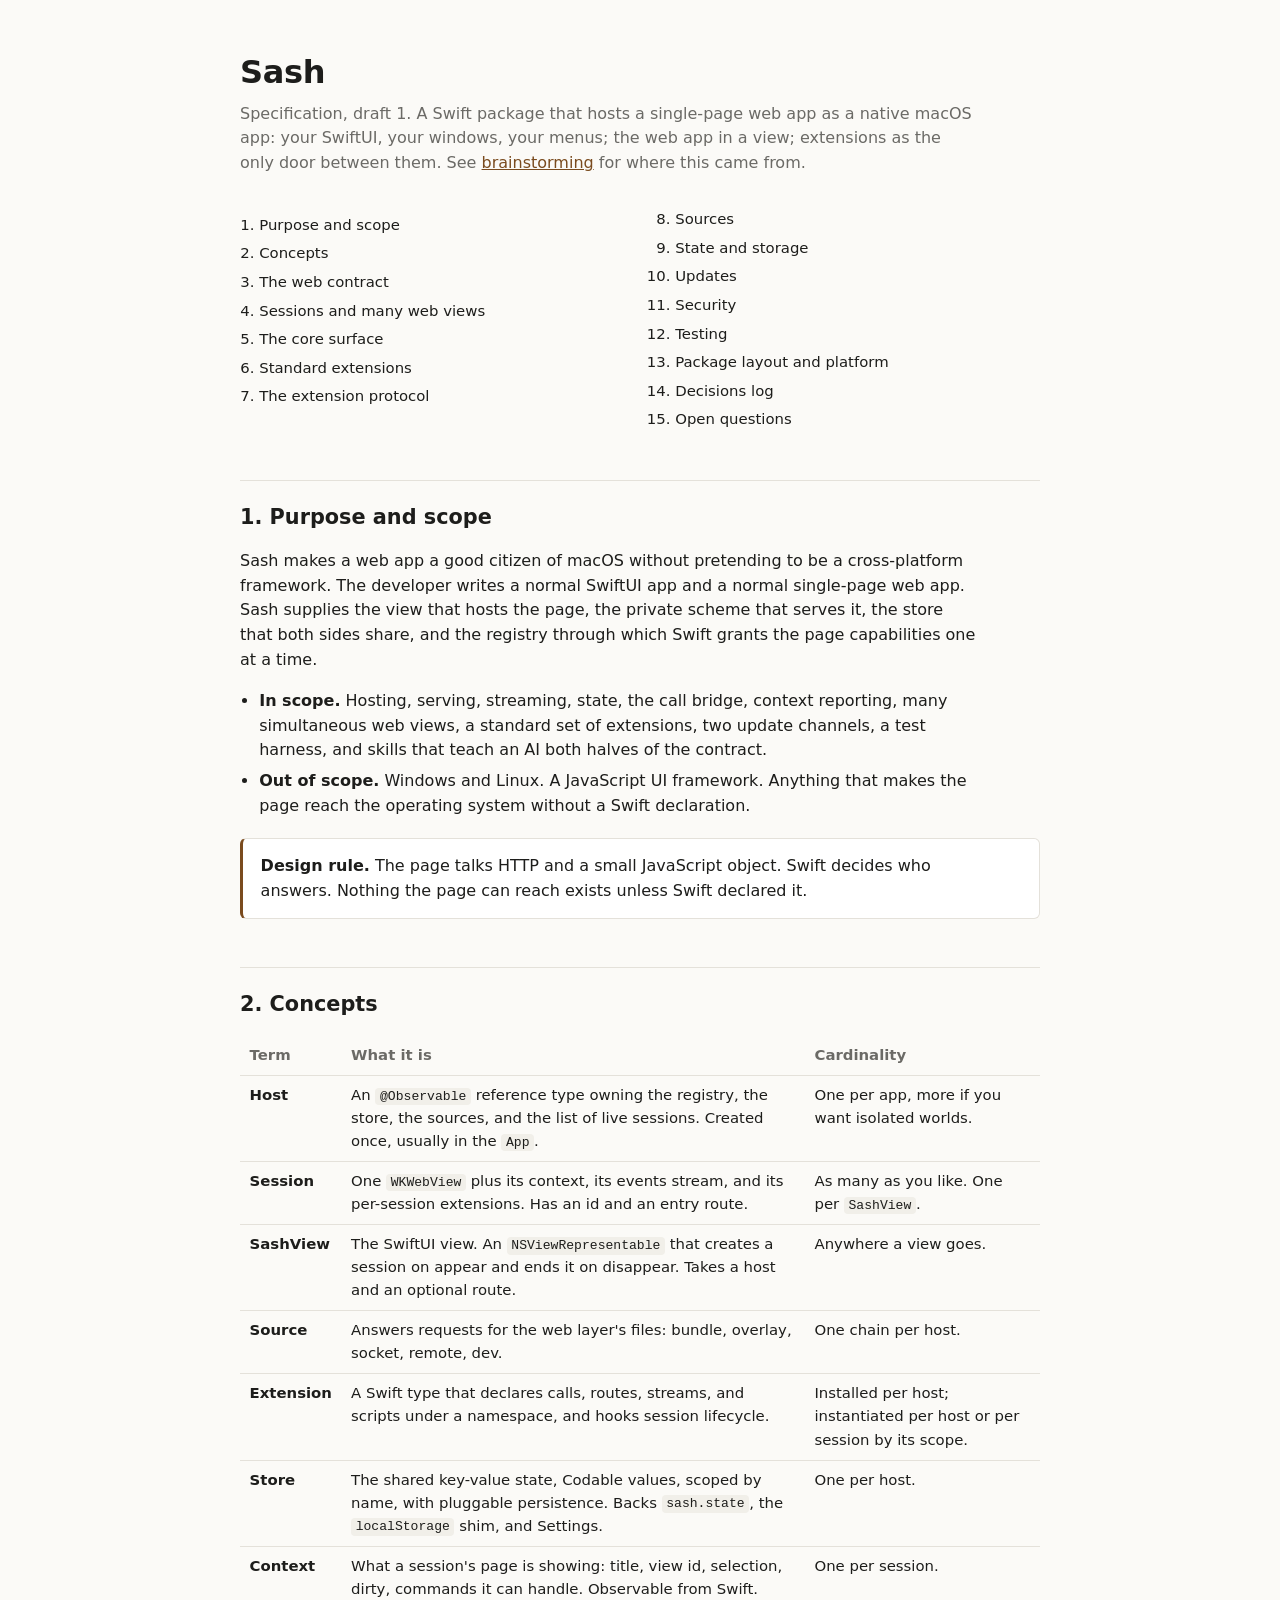
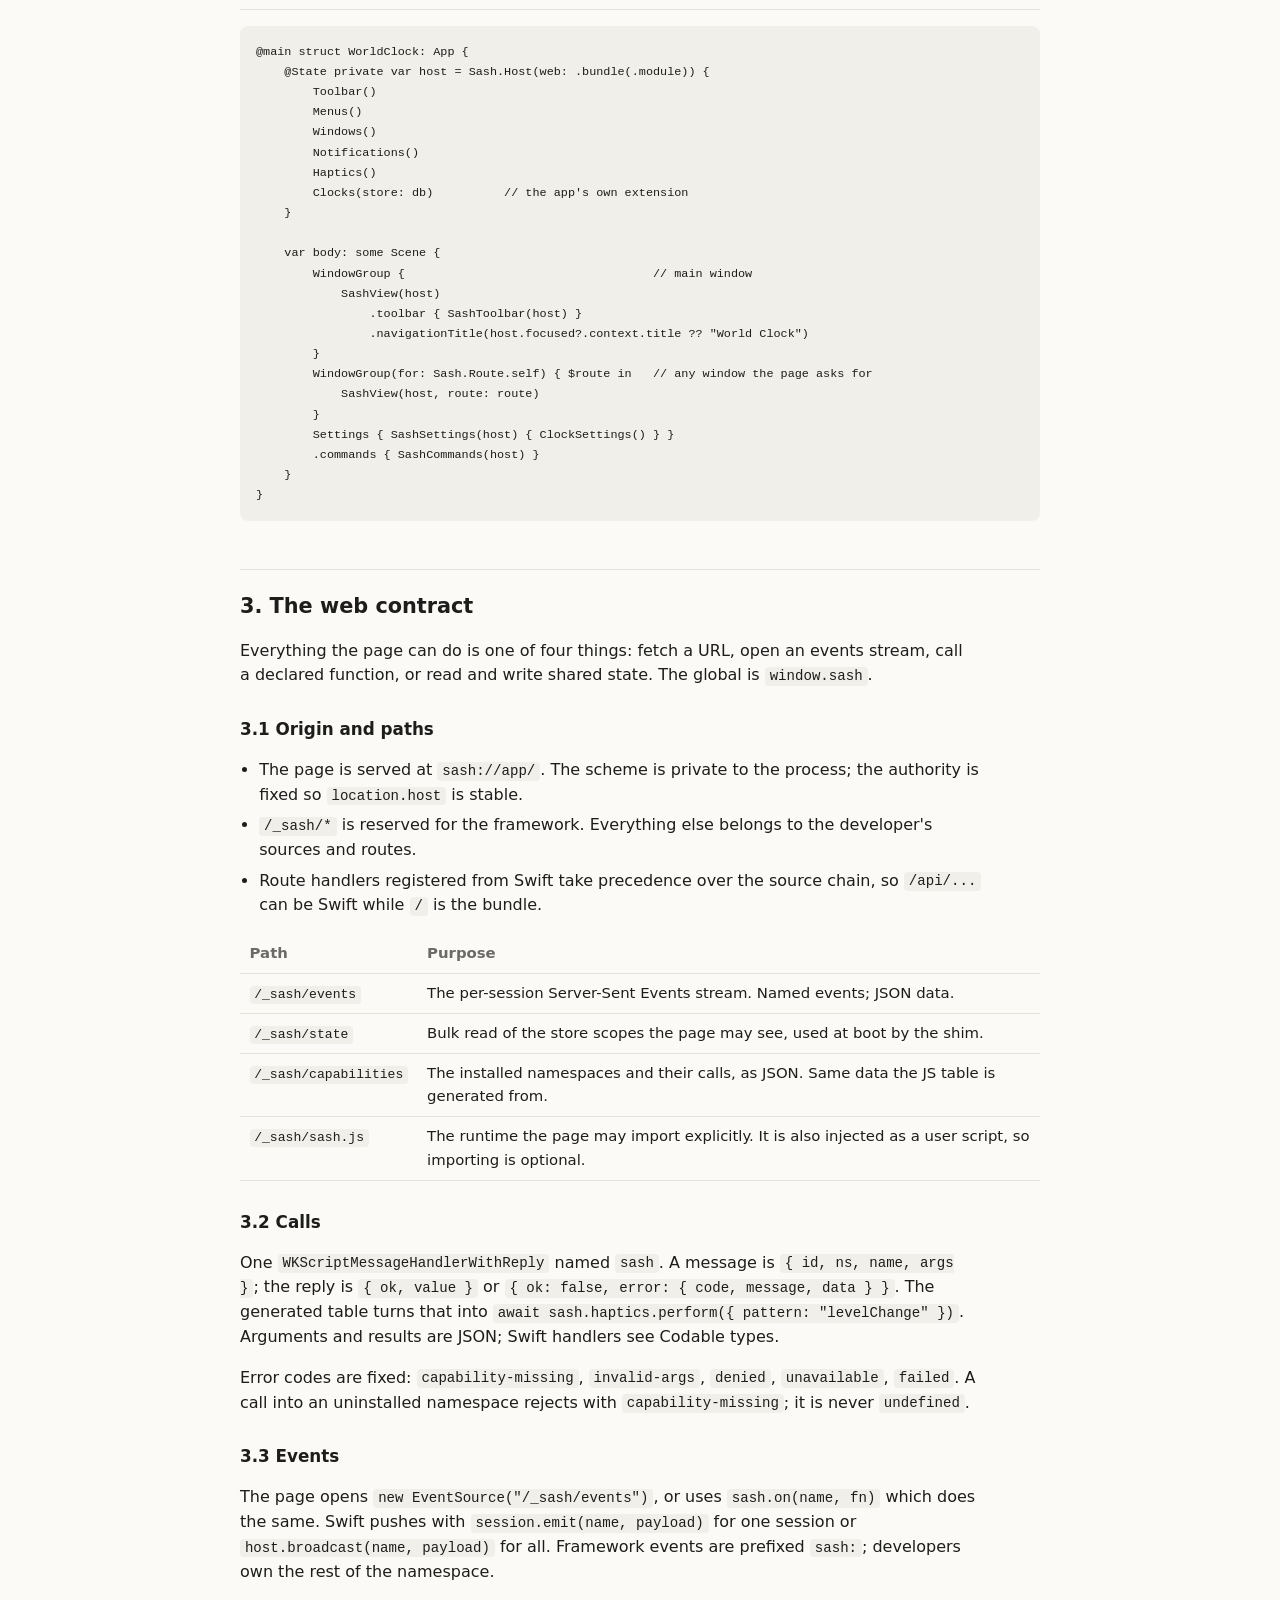
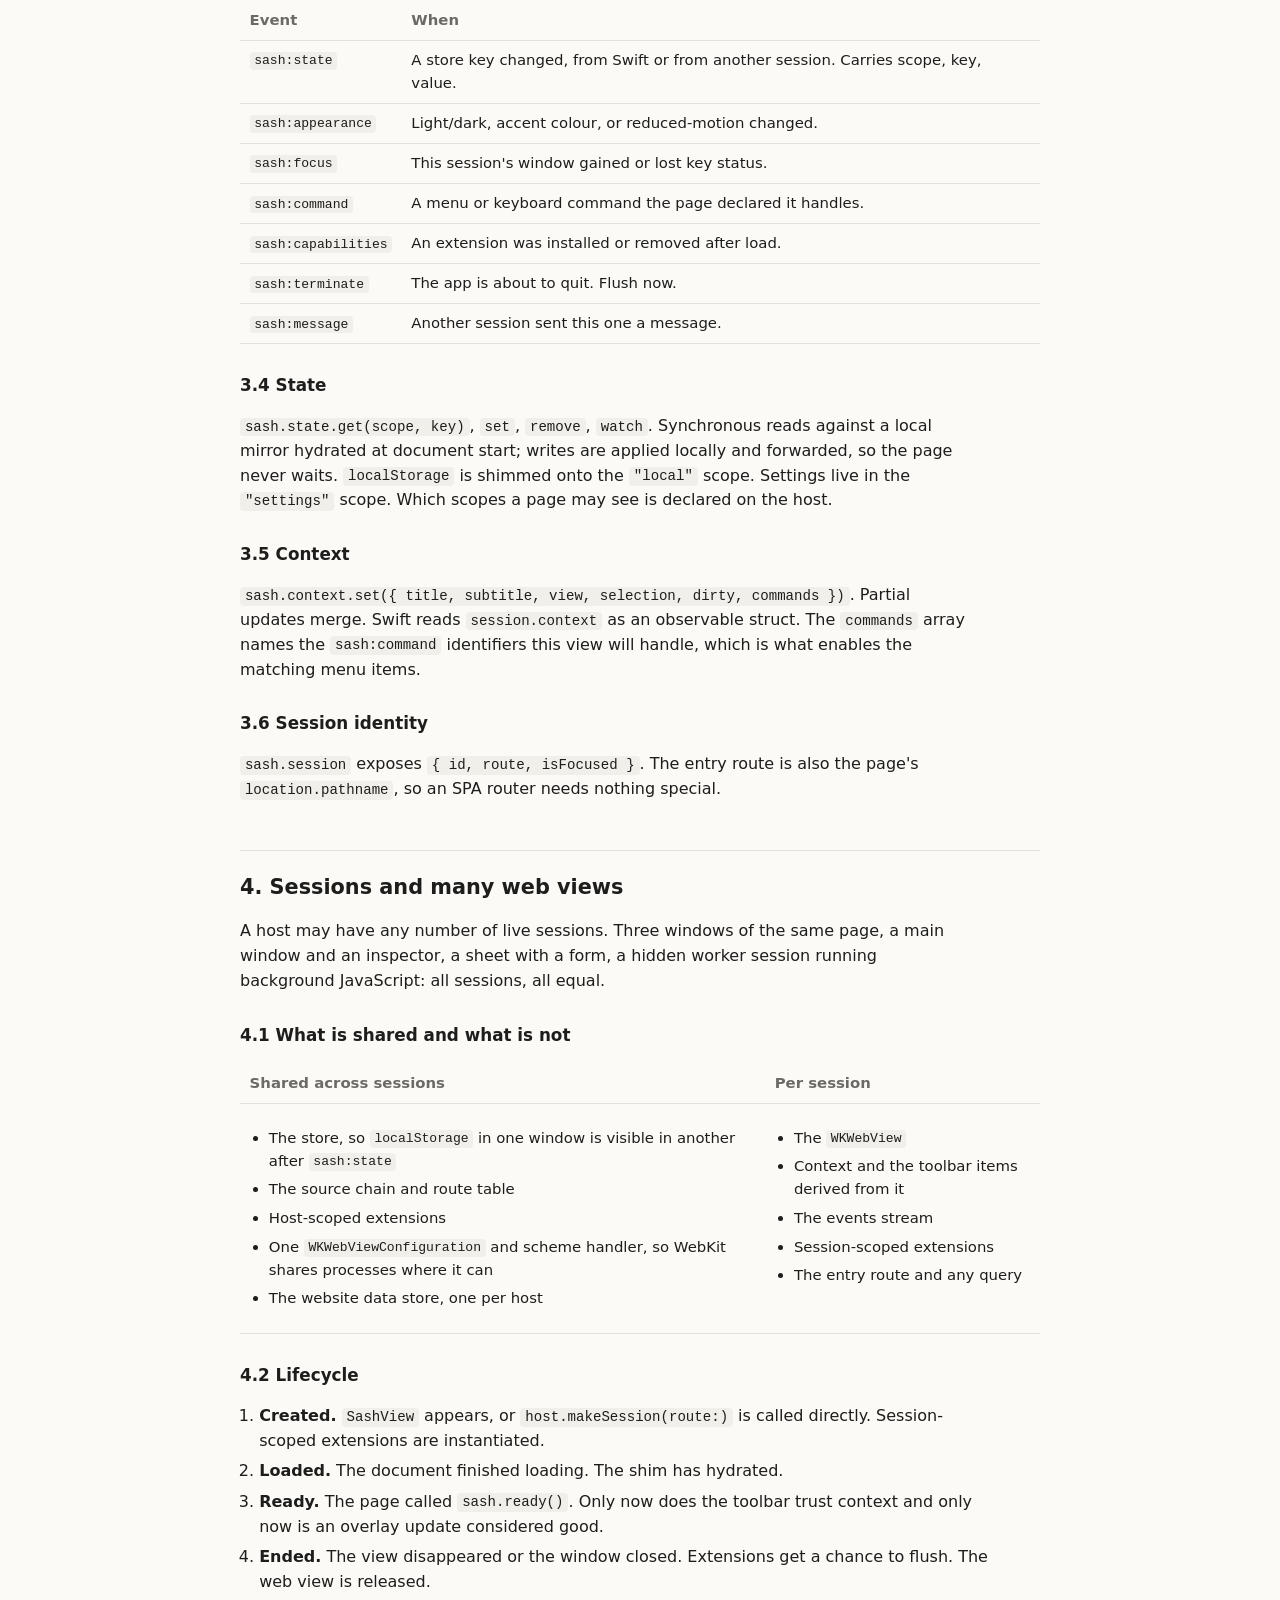
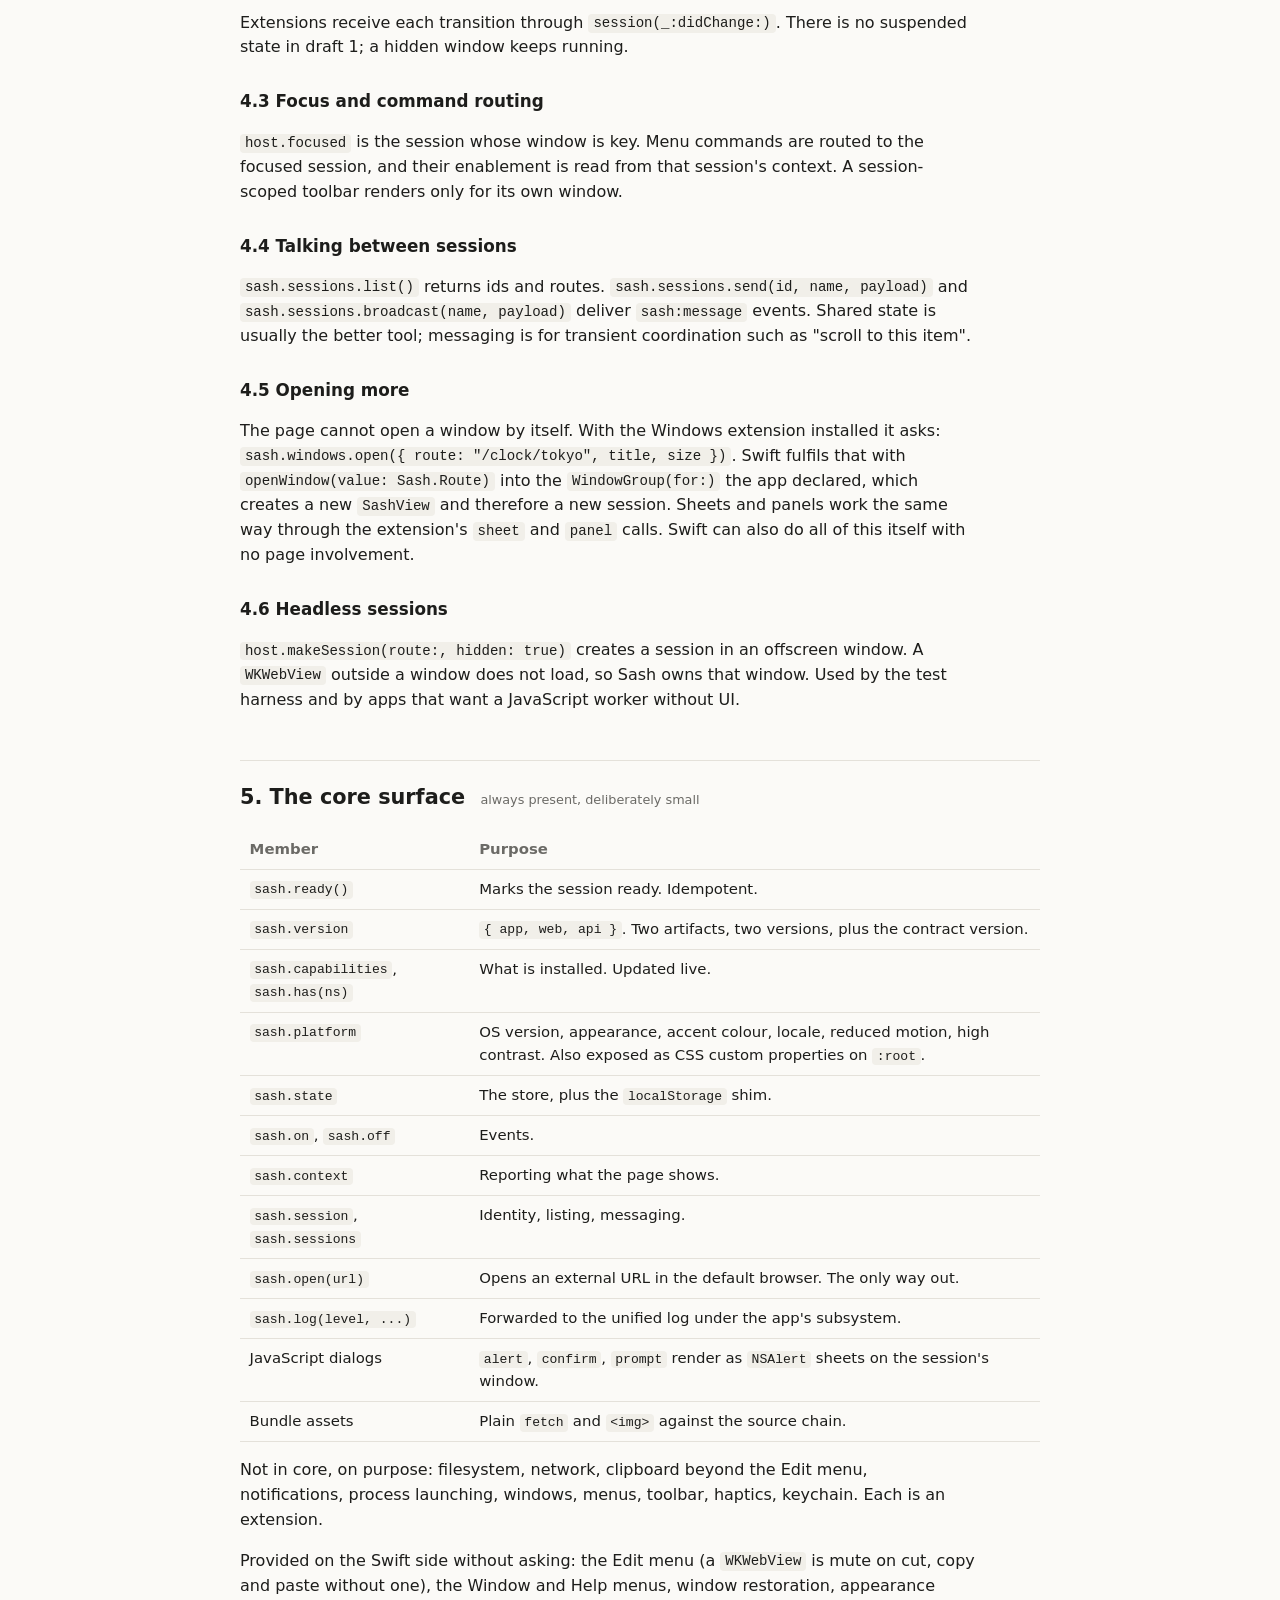
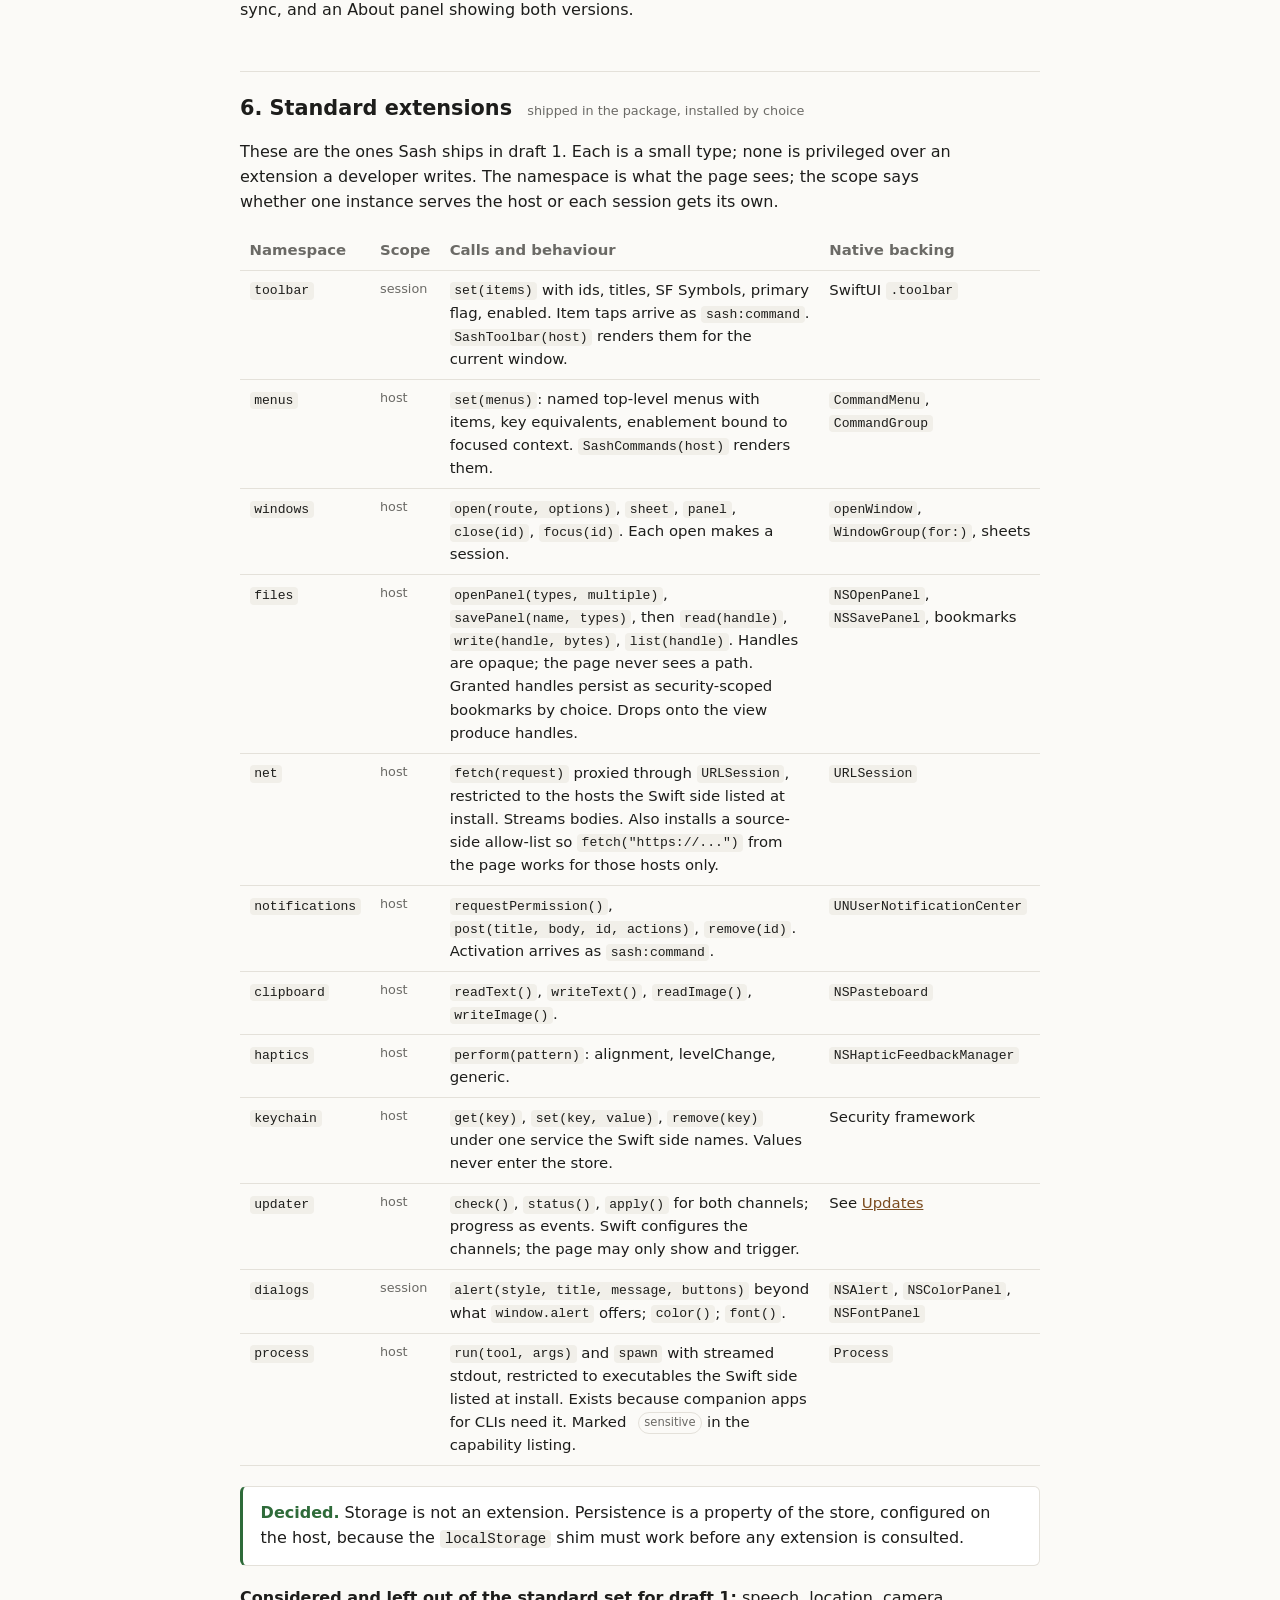
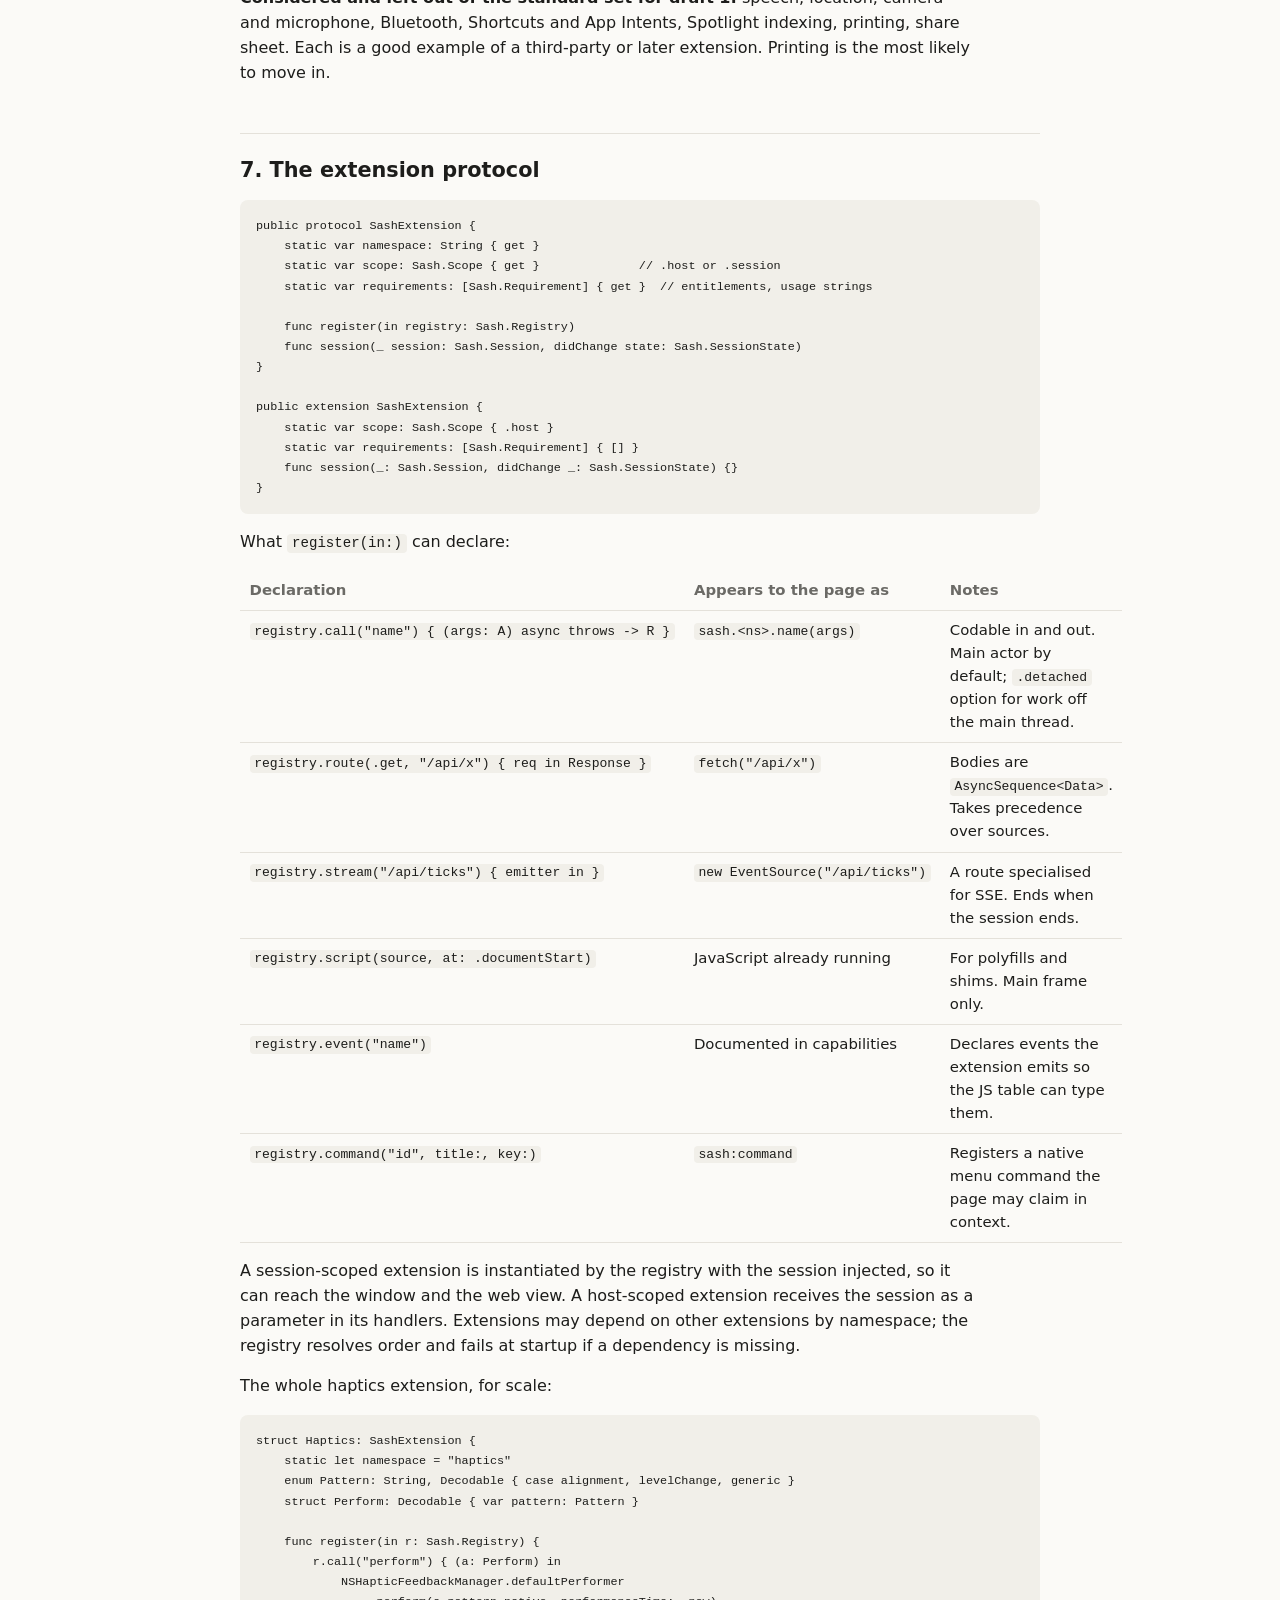
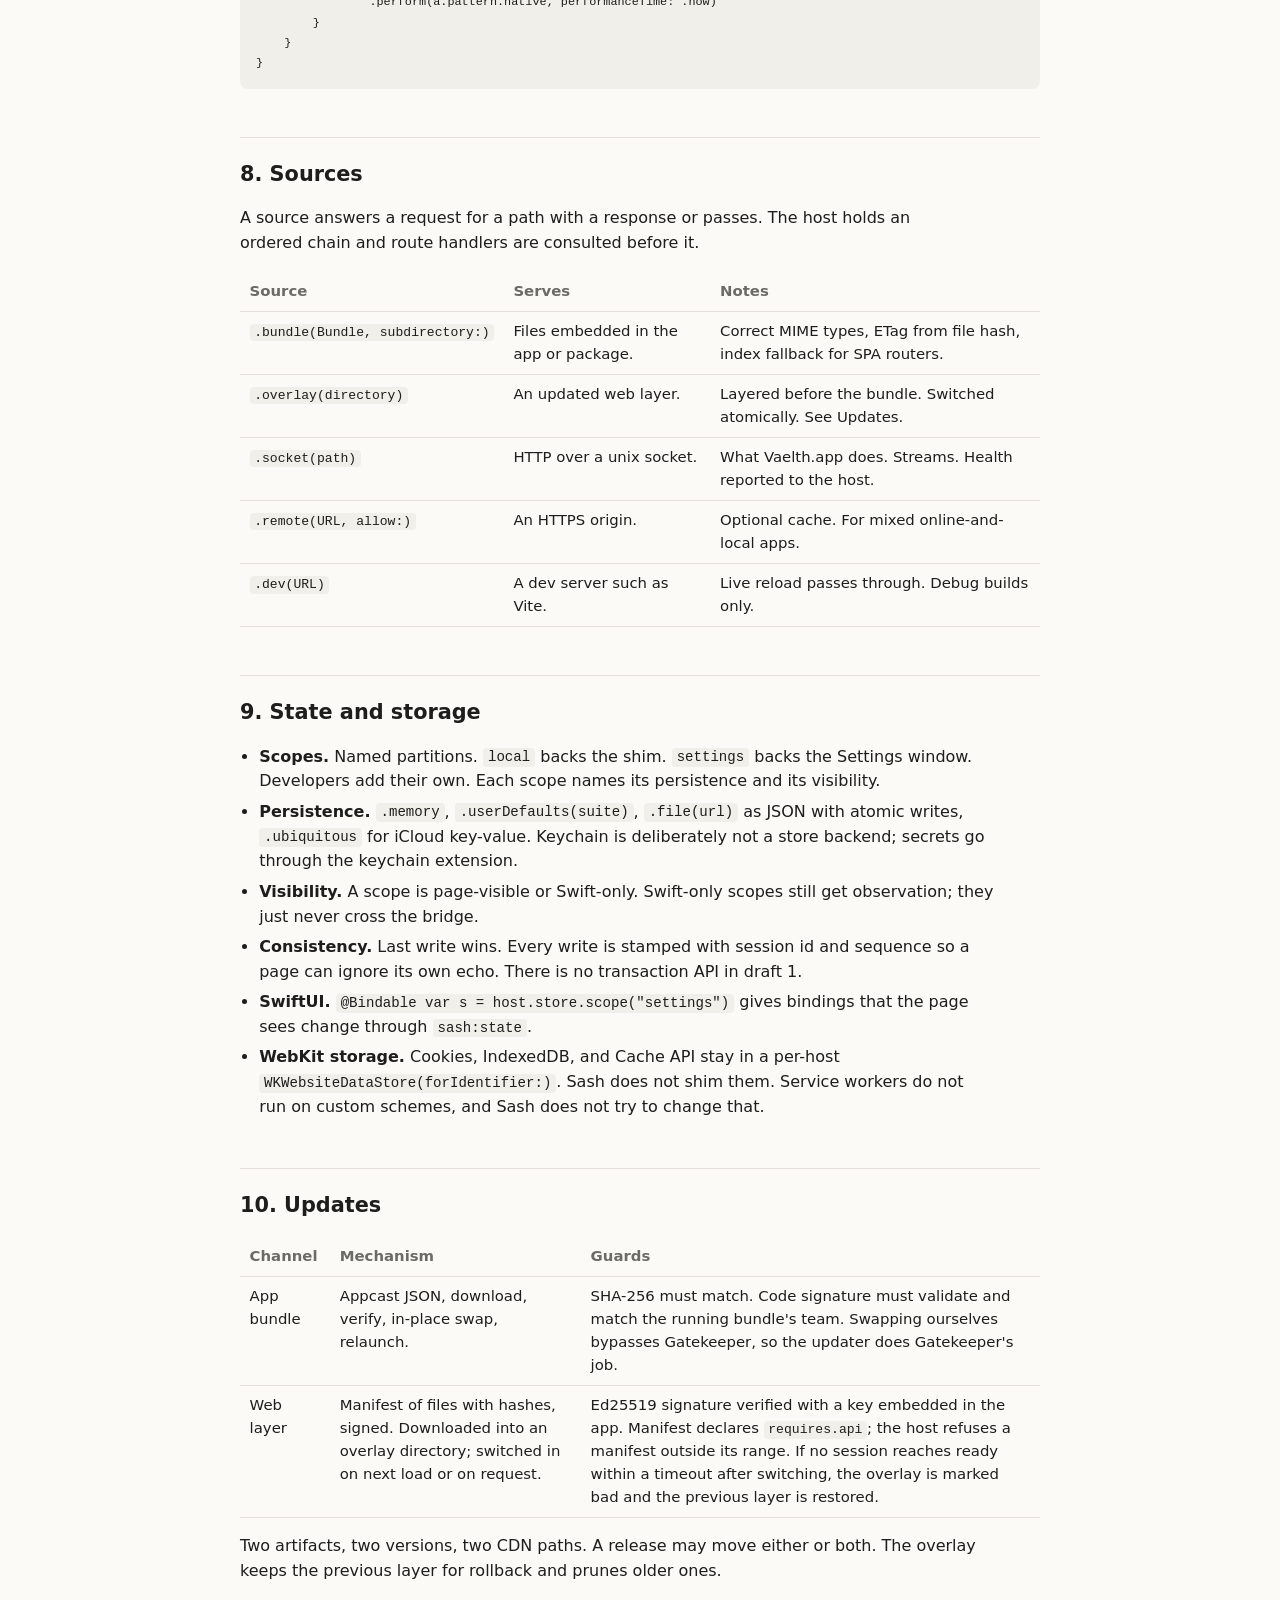
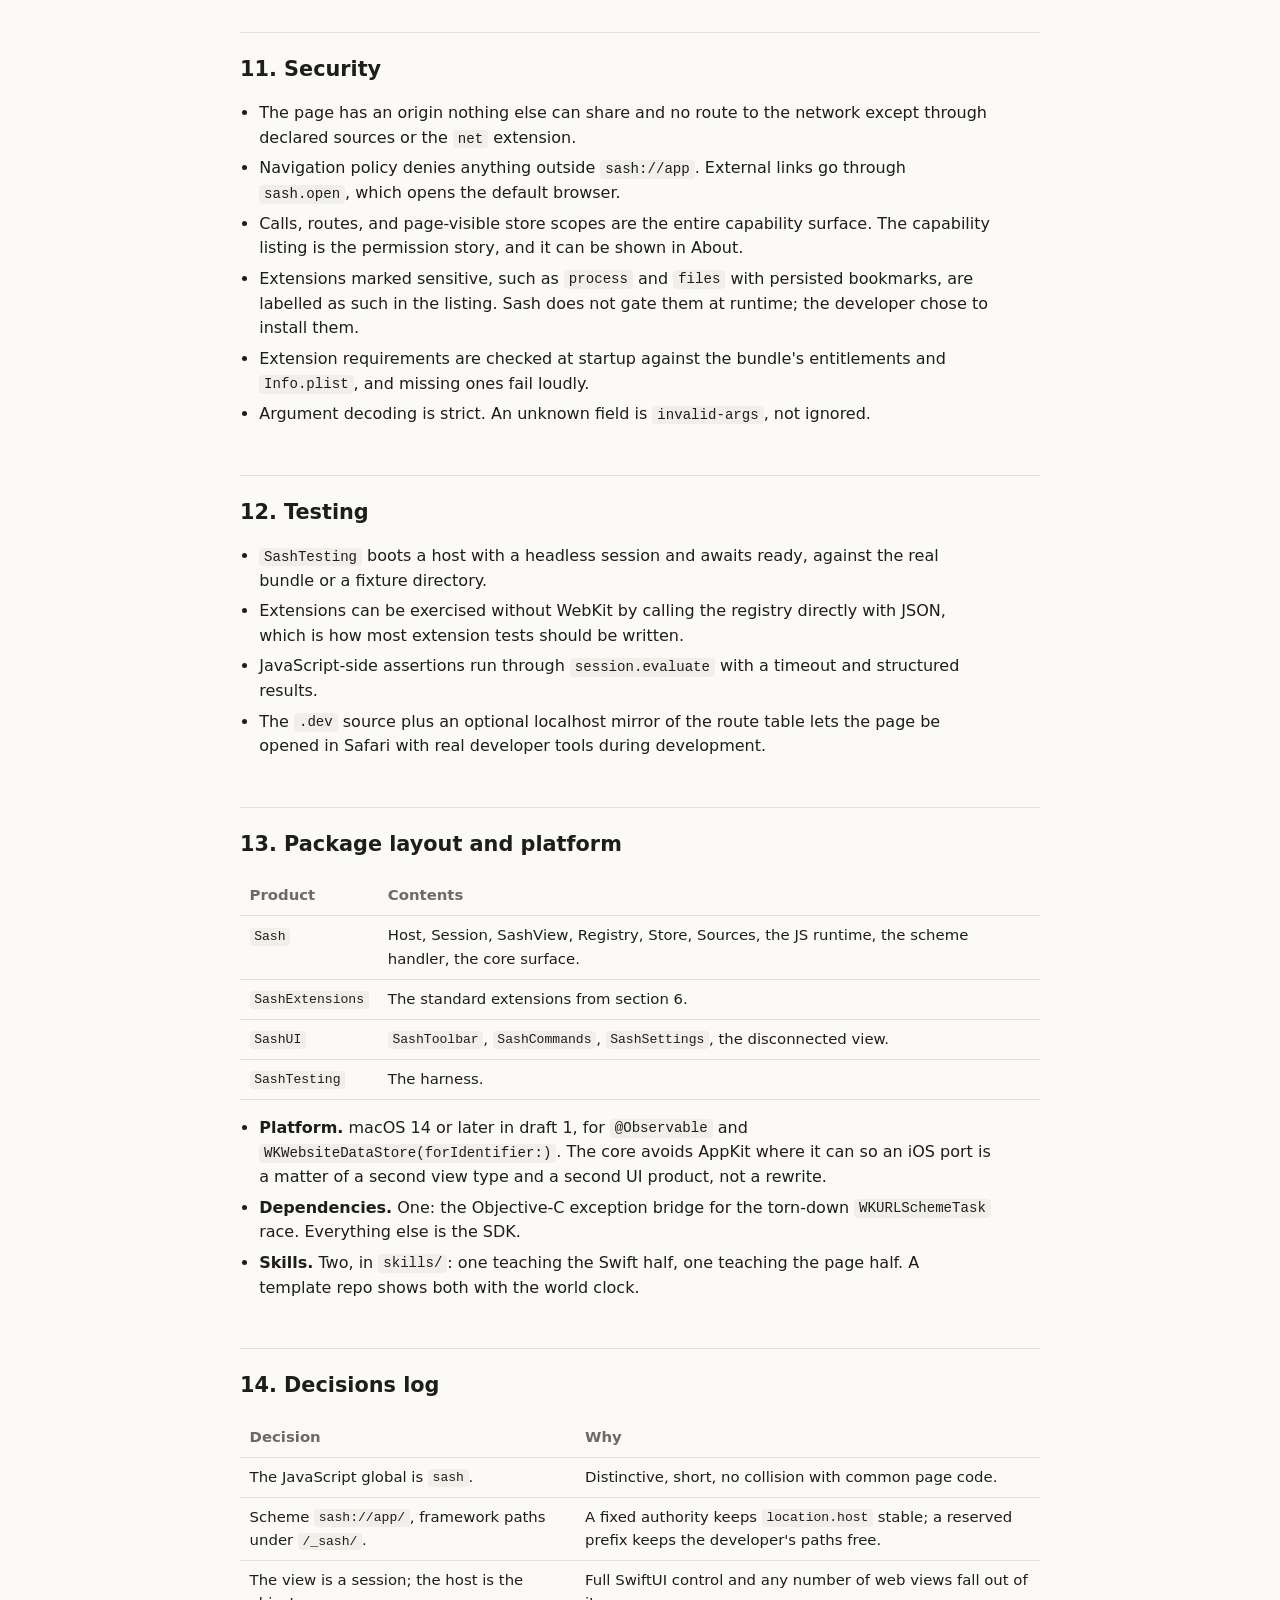
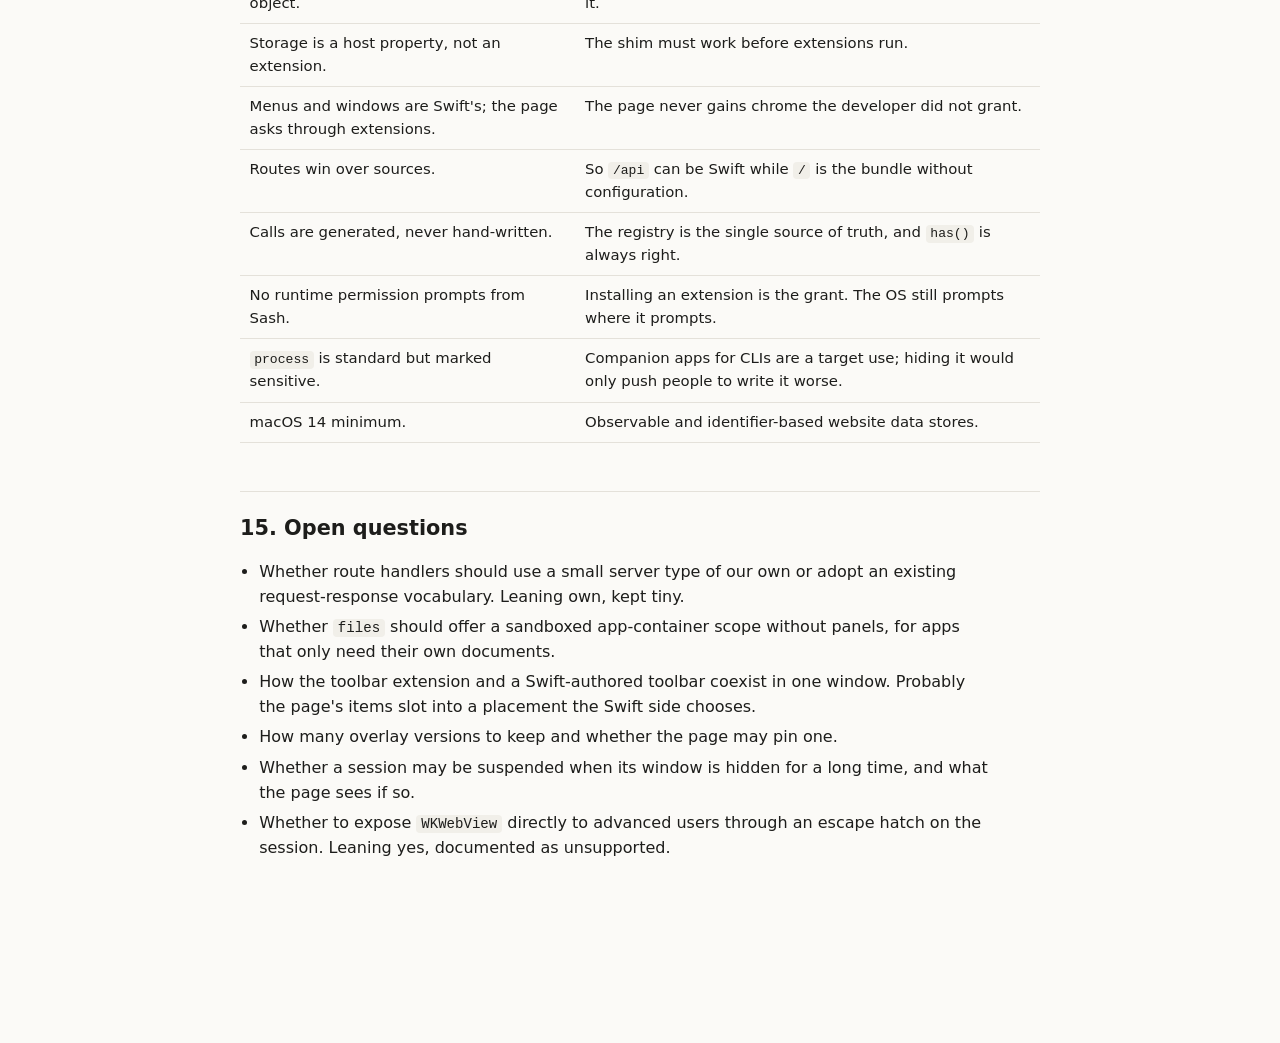
==== docs/spec.html @ 2b05152c "docs: specification draft 1 Co-Authored-By: Claude Fable 5.1 <noreply@anthropic.com>" ====
<!doctype html>
<html lang="en">
<head>
<meta charset="utf-8">
<meta name="viewport" content="width=device-width, initial-scale=1">
<title>Sash — specification</title>
<style>
  :root {
    --bg: #fbfaf7; --fg: #1d1d1b; --muted: #6b6a66; --line: #e4e1da;
    --accent: #7a4b1e; --card: #ffffff; --code: #f1efe9; --ok: #2f6b3a; --warn: #8a5a00;
  }
  @media (prefers-color-scheme: dark) {
    :root { --bg: #16161a; --fg: #ebe9e4; --muted: #9c9a94; --line: #2b2b31;
            --accent: #d9a468; --card: #1e1e24; --code: #24242b; --ok: #7fc48d; --warn: #e0b45c; }
  }
  html { color-scheme: light dark; }
  body { margin: 0; background: var(--bg); color: var(--fg);
         font: 16px/1.55 -apple-system, "SF Pro Text", system-ui, sans-serif; }
  main { max-width: 50rem; margin: 0 auto; padding: 3rem 1.25rem 6rem; }
  h1 { font-size: 2rem; margin: 0 0 .25rem; letter-spacing: -.01em; }
  .sub { color: var(--muted); margin: 0 0 2rem; }
  h2 { font-size: 1.3rem; margin: 3rem 0 .75rem; padding-top: 1.25rem; border-top: 1px solid var(--line); }
  h2 small { color: var(--muted); font-weight: 400; font-size: .8rem; margin-left: .5rem; }
  h3 { font-size: 1.05rem; margin: 1.75rem 0 .4rem; }
  p, li { max-width: 46rem; }
  ul, ol { padding-left: 1.2rem; }
  li { margin: .35rem 0; }
  b { font-weight: 600; }
  code { font: .88em/1 "SF Mono", ui-monospace, Menlo, monospace; background: var(--code);
         padding: .1em .35em; border-radius: 4px; }
  pre { background: var(--code); padding: 1rem; border-radius: 8px; overflow-x: auto;
        font: .84rem/1.5 "SF Mono", ui-monospace, Menlo, monospace; }
  pre code { background: none; padding: 0; }
  table { border-collapse: collapse; width: 100%; font-size: .93rem; margin: 1rem 0; }
  th, td { text-align: left; vertical-align: top; padding: .5rem .6rem; border-bottom: 1px solid var(--line); }
  th { color: var(--muted); font-weight: 600; white-space: nowrap; }
  td code { white-space: nowrap; }
  .callout { background: var(--card); border: 1px solid var(--line); border-left: 3px solid var(--accent);
             padding: .9rem 1.1rem; border-radius: 6px; margin: 1.25rem 0; }
  .callout p { margin: 0; }
  .decision { border-left-color: var(--ok); }
  .decision b:first-child { color: var(--ok); }
  nav.toc { columns: 2; column-gap: 2rem; font-size: .93rem; margin-bottom: 1rem; }
  nav.toc a { color: var(--fg); text-decoration: none; }
  nav.toc a:hover { color: var(--accent); }
  nav.toc ol { margin: 0; }
  .scope { font-size: .8rem; color: var(--muted); }
  a { color: var(--accent); }
  .status { display: inline-block; font-size: .72rem; padding: .1em .5em; border-radius: 999px;
            border: 1px solid var(--line); color: var(--muted); vertical-align: middle; margin-left: .4rem; }
</style>
</head>
<body>
<main>
  <h1>Sash</h1>
  <p class="sub">Specification, draft 1. A Swift package that hosts a single-page web app as a native
     macOS app: your SwiftUI, your windows, your menus; the web app in a view; extensions as the only door
     between them. See <a href="brainstorming.html">brainstorming</a> for where this came from.</p>

  <nav class="toc"><ol>
    <li><a href="#scope">Purpose and scope</a></li>
    <li><a href="#concepts">Concepts</a></li>
    <li><a href="#contract">The web contract</a></li>
    <li><a href="#sessions">Sessions and many web views</a></li>
    <li><a href="#core">The core surface</a></li>
    <li><a href="#standard">Standard extensions</a></li>
    <li><a href="#protocol">The extension protocol</a></li>
    <li><a href="#sources">Sources</a></li>
    <li><a href="#state">State and storage</a></li>
    <li><a href="#updates">Updates</a></li>
    <li><a href="#security">Security</a></li>
    <li><a href="#testing">Testing</a></li>
    <li><a href="#package">Package layout and platform</a></li>
    <li><a href="#decisions">Decisions log</a></li>
    <li><a href="#open">Open questions</a></li>
  </ol></nav>

  <!-- ============================================================ -->
  <h2 id="scope">1. Purpose and scope</h2>
  <p>Sash makes a web app a good citizen of macOS without pretending to be a cross-platform framework.
     The developer writes a normal SwiftUI app and a normal single-page web app. Sash supplies the view
     that hosts the page, the private scheme that serves it, the store that both sides share, and the
     registry through which Swift grants the page capabilities one at a time.</p>
  <ul>
    <li><b>In scope.</b> Hosting, serving, streaming, state, the call bridge, context reporting, many
        simultaneous web views, a standard set of extensions, two update channels, a test harness, and
        skills that teach an AI both halves of the contract.</li>
    <li><b>Out of scope.</b> Windows and Linux. A JavaScript UI framework. Anything that makes the page
        reach the operating system without a Swift declaration.</li>
  </ul>
  <div class="callout"><p><b>Design rule.</b> The page talks HTTP and a small JavaScript object. Swift
     decides who answers. Nothing the page can reach exists unless Swift declared it.</p></div>

  <!-- ============================================================ -->
  <h2 id="concepts">2. Concepts</h2>
  <table>
    <tr><th>Term</th><th>What it is</th><th>Cardinality</th></tr>
    <tr><td><b>Host</b></td>
        <td>An <code>@Observable</code> reference type owning the registry, the store, the sources, and
            the list of live sessions. Created once, usually in the <code>App</code>.</td>
        <td>One per app, more if you want isolated worlds.</td></tr>
    <tr><td><b>Session</b></td>
        <td>One <code>WKWebView</code> plus its context, its events stream, and its per-session
            extensions. Has an id and an entry route.</td>
        <td>As many as you like. One per <code>SashView</code>.</td></tr>
    <tr><td><b>SashView</b></td>
        <td>The SwiftUI view. An <code>NSViewRepresentable</code> that creates a session on appear and
            ends it on disappear. Takes a host and an optional route.</td>
        <td>Anywhere a view goes.</td></tr>
    <tr><td><b>Source</b></td>
        <td>Answers requests for the web layer's files: bundle, overlay, socket, remote, dev.</td>
        <td>One chain per host.</td></tr>
    <tr><td><b>Extension</b></td>
        <td>A Swift type that declares calls, routes, streams, and scripts under a namespace, and hooks
            session lifecycle.</td>
        <td>Installed per host; instantiated per host or per session by its scope.</td></tr>
    <tr><td><b>Store</b></td>
        <td>The shared key-value state, Codable values, scoped by name, with pluggable persistence. Backs
            <code>sash.state</code>, the <code>localStorage</code> shim, and Settings.</td>
        <td>One per host.</td></tr>
    <tr><td><b>Context</b></td>
        <td>What a session's page is showing: title, view id, selection, dirty, commands it can handle.
            Observable from Swift.</td>
        <td>One per session.</td></tr>
  </table>

  <pre><code>@main struct WorldClock: App {
    @State private var host = Sash.Host(web: .bundle(.module)) {
        Toolbar()
        Menus()
        Windows()
        Notifications()
        Haptics()
        Clocks(store: db)          // the app's own extension
    }

    var body: some Scene {
        WindowGroup {                                   // main window
            SashView(host)
                .toolbar { SashToolbar(host) }
                .navigationTitle(host.focused?.context.title ?? "World Clock")
        }
        WindowGroup(for: Sash.Route.self) { $route in   // any window the page asks for
            SashView(host, route: route)
        }
        Settings { SashSettings(host) { ClockSettings() } }
        .commands { SashCommands(host) }
    }
}</code></pre>

  <!-- ============================================================ -->
  <h2 id="contract">3. The web contract</h2>
  <p>Everything the page can do is one of four things: fetch a URL, open an events stream, call a
     declared function, or read and write shared state. The global is <code>window.sash</code>.</p>

  <h3>3.1 Origin and paths</h3>
  <ul>
    <li>The page is served at <code>sash://app/</code>. The scheme is private to the process; the
        authority is fixed so <code>location.host</code> is stable.</li>
    <li><code>/_sash/*</code> is reserved for the framework. Everything else belongs to the developer's
        sources and routes.</li>
    <li>Route handlers registered from Swift take precedence over the source chain, so
        <code>/api/...</code> can be Swift while <code>/</code> is the bundle.</li>
  </ul>
  <table>
    <tr><th>Path</th><th>Purpose</th></tr>
    <tr><td><code>/_sash/events</code></td><td>The per-session Server-Sent Events stream. Named events; JSON data.</td></tr>
    <tr><td><code>/_sash/state</code></td><td>Bulk read of the store scopes the page may see, used at boot by the shim.</td></tr>
    <tr><td><code>/_sash/capabilities</code></td><td>The installed namespaces and their calls, as JSON. Same data the JS table is generated from.</td></tr>
    <tr><td><code>/_sash/sash.js</code></td><td>The runtime the page may import explicitly. It is also injected as a user script, so importing is optional.</td></tr>
  </table>

  <h3>3.2 Calls</h3>
  <p>One <code>WKScriptMessageHandlerWithReply</code> named <code>sash</code>. A message is
     <code>{ id, ns, name, args }</code>; the reply is <code>{ ok, value }</code> or
     <code>{ ok: false, error: { code, message, data } }</code>. The generated table turns that into
     <code>await sash.haptics.perform({ pattern: "levelChange" })</code>. Arguments and results are
     JSON; Swift handlers see Codable types.</p>
  <p>Error codes are fixed: <code>capability-missing</code>, <code>invalid-args</code>,
     <code>denied</code>, <code>unavailable</code>, <code>failed</code>. A call into an uninstalled
     namespace rejects with <code>capability-missing</code>; it is never <code>undefined</code>.</p>

  <h3>3.3 Events</h3>
  <p>The page opens <code>new EventSource("/_sash/events")</code>, or uses <code>sash.on(name, fn)</code>
     which does the same. Swift pushes with <code>session.emit(name, payload)</code> for one session or
     <code>host.broadcast(name, payload)</code> for all. Framework events are prefixed
     <code>sash:</code>; developers own the rest of the namespace.</p>
  <table>
    <tr><th>Event</th><th>When</th></tr>
    <tr><td><code>sash:state</code></td><td>A store key changed, from Swift or from another session. Carries scope, key, value.</td></tr>
    <tr><td><code>sash:appearance</code></td><td>Light/dark, accent colour, or reduced-motion changed.</td></tr>
    <tr><td><code>sash:focus</code></td><td>This session's window gained or lost key status.</td></tr>
    <tr><td><code>sash:command</code></td><td>A menu or keyboard command the page declared it handles.</td></tr>
    <tr><td><code>sash:capabilities</code></td><td>An extension was installed or removed after load.</td></tr>
    <tr><td><code>sash:terminate</code></td><td>The app is about to quit. Flush now.</td></tr>
    <tr><td><code>sash:message</code></td><td>Another session sent this one a message.</td></tr>
  </table>

  <h3>3.4 State</h3>
  <p><code>sash.state.get(scope, key)</code>, <code>set</code>, <code>remove</code>, <code>watch</code>.
     Synchronous reads against a local mirror hydrated at document start; writes are applied locally and
     forwarded, so the page never waits. <code>localStorage</code> is shimmed onto the
     <code>"local"</code> scope. Settings live in the <code>"settings"</code> scope. Which scopes a page
     may see is declared on the host.</p>

  <h3>3.5 Context</h3>
  <p><code>sash.context.set({ title, subtitle, view, selection, dirty, commands })</code>. Partial
     updates merge. Swift reads <code>session.context</code> as an observable struct. The
     <code>commands</code> array names the <code>sash:command</code> identifiers this view will handle,
     which is what enables the matching menu items.</p>

  <h3>3.6 Session identity</h3>
  <p><code>sash.session</code> exposes <code>{ id, route, isFocused }</code>. The entry route is also
     the page's <code>location.pathname</code>, so an SPA router needs nothing special.</p>

  <!-- ============================================================ -->
  <h2 id="sessions">4. Sessions and many web views</h2>
  <p>A host may have any number of live sessions. Three windows of the same page, a main window and an
     inspector, a sheet with a form, a hidden worker session running background JavaScript: all
     sessions, all equal.</p>

  <h3>4.1 What is shared and what is not</h3>
  <table>
    <tr><th>Shared across sessions</th><th>Per session</th></tr>
    <tr><td>
      <ul>
        <li>The store, so <code>localStorage</code> in one window is visible in another after
            <code>sash:state</code></li>
        <li>The source chain and route table</li>
        <li>Host-scoped extensions</li>
        <li>One <code>WKWebViewConfiguration</code> and scheme handler, so WebKit shares processes
            where it can</li>
        <li>The website data store, one per host</li>
      </ul></td>
      <td>
      <ul>
        <li>The <code>WKWebView</code></li>
        <li>Context and the toolbar items derived from it</li>
        <li>The events stream</li>
        <li>Session-scoped extensions</li>
        <li>The entry route and any query</li>
      </ul></td></tr>
  </table>

  <h3>4.2 Lifecycle</h3>
  <ol>
    <li><b>Created.</b> <code>SashView</code> appears, or <code>host.makeSession(route:)</code> is called
        directly. Session-scoped extensions are instantiated.</li>
    <li><b>Loaded.</b> The document finished loading. The shim has hydrated.</li>
    <li><b>Ready.</b> The page called <code>sash.ready()</code>. Only now does the toolbar trust context
        and only now is an overlay update considered good.</li>
    <li><b>Ended.</b> The view disappeared or the window closed. Extensions get a chance to flush. The web
        view is released.</li>
  </ol>
  <p>Extensions receive each transition through <code>session(_:didChange:)</code>. There is no
     suspended state in draft 1; a hidden window keeps running.</p>

  <h3>4.3 Focus and command routing</h3>
  <p><code>host.focused</code> is the session whose window is key. Menu commands are routed to the
     focused session, and their enablement is read from that session's context. A session-scoped
     toolbar renders only for its own window.</p>

  <h3>4.4 Talking between sessions</h3>
  <p><code>sash.sessions.list()</code> returns ids and routes. <code>sash.sessions.send(id, name,
     payload)</code> and <code>sash.sessions.broadcast(name, payload)</code> deliver
     <code>sash:message</code> events. Shared state is usually the better tool; messaging is for
     transient coordination such as "scroll to this item".</p>

  <h3>4.5 Opening more</h3>
  <p>The page cannot open a window by itself. With the Windows extension installed it asks:
     <code>sash.windows.open({ route: "/clock/tokyo", title, size })</code>. Swift fulfils that with
     <code>openWindow(value: Sash.Route)</code> into the <code>WindowGroup(for:)</code> the app declared,
     which creates a new <code>SashView</code> and therefore a new session. Sheets and panels work the
     same way through the extension's <code>sheet</code> and <code>panel</code> calls. Swift can also do
     all of this itself with no page involvement.</p>

  <h3>4.6 Headless sessions</h3>
  <p><code>host.makeSession(route:, hidden: true)</code> creates a session in an offscreen window. A
     <code>WKWebView</code> outside a window does not load, so Sash owns that window. Used by the test
     harness and by apps that want a JavaScript worker without UI.</p>

  <!-- ============================================================ -->
  <h2 id="core">5. The core surface <small>always present, deliberately small</small></h2>
  <table>
    <tr><th>Member</th><th>Purpose</th></tr>
    <tr><td><code>sash.ready()</code></td><td>Marks the session ready. Idempotent.</td></tr>
    <tr><td><code>sash.version</code></td><td><code>{ app, web, api }</code>. Two artifacts, two versions, plus the contract version.</td></tr>
    <tr><td><code>sash.capabilities</code>, <code>sash.has(ns)</code></td><td>What is installed. Updated live.</td></tr>
    <tr><td><code>sash.platform</code></td><td>OS version, appearance, accent colour, locale, reduced motion, high contrast. Also exposed as CSS custom properties on <code>:root</code>.</td></tr>
    <tr><td><code>sash.state</code></td><td>The store, plus the <code>localStorage</code> shim.</td></tr>
    <tr><td><code>sash.on</code>, <code>sash.off</code></td><td>Events.</td></tr>
    <tr><td><code>sash.context</code></td><td>Reporting what the page shows.</td></tr>
    <tr><td><code>sash.session</code>, <code>sash.sessions</code></td><td>Identity, listing, messaging.</td></tr>
    <tr><td><code>sash.open(url)</code></td><td>Opens an external URL in the default browser. The only way out.</td></tr>
    <tr><td><code>sash.log(level, ...)</code></td><td>Forwarded to the unified log under the app's subsystem.</td></tr>
    <tr><td>JavaScript dialogs</td><td><code>alert</code>, <code>confirm</code>, <code>prompt</code> render as <code>NSAlert</code> sheets on the session's window.</td></tr>
    <tr><td>Bundle assets</td><td>Plain <code>fetch</code> and <code>&lt;img&gt;</code> against the source chain.</td></tr>
  </table>
  <p>Not in core, on purpose: filesystem, network, clipboard beyond the Edit menu, notifications,
     process launching, windows, menus, toolbar, haptics, keychain. Each is an extension.</p>
  <p>Provided on the Swift side without asking: the Edit menu (a <code>WKWebView</code> is mute on cut,
     copy and paste without one), the Window and Help menus, window restoration, appearance sync, and an
     About panel showing both versions.</p>

  <!-- ============================================================ -->
  <h2 id="standard">6. Standard extensions <small>shipped in the package, installed by choice</small></h2>
  <p>These are the ones Sash ships in draft 1. Each is a small type; none is privileged over an extension
     a developer writes. The namespace is what the page sees; the scope says whether one instance serves
     the host or each session gets its own.</p>
  <table>
    <tr><th>Namespace</th><th>Scope</th><th>Calls and behaviour</th><th>Native backing</th></tr>
    <tr><td><code>toolbar</code></td><td class="scope">session</td>
        <td><code>set(items)</code> with ids, titles, SF Symbols, primary flag, enabled. Item taps arrive as <code>sash:command</code>. <code>SashToolbar(host)</code> renders them for the current window.</td>
        <td>SwiftUI <code>.toolbar</code></td></tr>
    <tr><td><code>menus</code></td><td class="scope">host</td>
        <td><code>set(menus)</code>: named top-level menus with items, key equivalents, enablement bound to focused context. <code>SashCommands(host)</code> renders them.</td>
        <td><code>CommandMenu</code>, <code>CommandGroup</code></td></tr>
    <tr><td><code>windows</code></td><td class="scope">host</td>
        <td><code>open(route, options)</code>, <code>sheet</code>, <code>panel</code>, <code>close(id)</code>, <code>focus(id)</code>. Each open makes a session.</td>
        <td><code>openWindow</code>, <code>WindowGroup(for:)</code>, sheets</td></tr>
    <tr><td><code>files</code></td><td class="scope">host</td>
        <td><code>openPanel(types, multiple)</code>, <code>savePanel(name, types)</code>, then <code>read(handle)</code>, <code>write(handle, bytes)</code>, <code>list(handle)</code>. Handles are opaque; the page never sees a path. Granted handles persist as security-scoped bookmarks by choice. Drops onto the view produce handles.</td>
        <td><code>NSOpenPanel</code>, <code>NSSavePanel</code>, bookmarks</td></tr>
    <tr><td><code>net</code></td><td class="scope">host</td>
        <td><code>fetch(request)</code> proxied through <code>URLSession</code>, restricted to the hosts the Swift side listed at install. Streams bodies. Also installs a source-side allow-list so <code>fetch("https://...")</code> from the page works for those hosts only.</td>
        <td><code>URLSession</code></td></tr>
    <tr><td><code>notifications</code></td><td class="scope">host</td>
        <td><code>requestPermission()</code>, <code>post(title, body, id, actions)</code>, <code>remove(id)</code>. Activation arrives as <code>sash:command</code>.</td>
        <td><code>UNUserNotificationCenter</code></td></tr>
    <tr><td><code>clipboard</code></td><td class="scope">host</td>
        <td><code>readText()</code>, <code>writeText()</code>, <code>readImage()</code>, <code>writeImage()</code>.</td>
        <td><code>NSPasteboard</code></td></tr>
    <tr><td><code>haptics</code></td><td class="scope">host</td>
        <td><code>perform(pattern)</code>: alignment, levelChange, generic.</td>
        <td><code>NSHapticFeedbackManager</code></td></tr>
    <tr><td><code>keychain</code></td><td class="scope">host</td>
        <td><code>get(key)</code>, <code>set(key, value)</code>, <code>remove(key)</code> under one service the Swift side names. Values never enter the store.</td>
        <td>Security framework</td></tr>
    <tr><td><code>updater</code></td><td class="scope">host</td>
        <td><code>check()</code>, <code>status()</code>, <code>apply()</code> for both channels; progress as events. Swift configures the channels; the page may only show and trigger.</td>
        <td>See <a href="#updates">Updates</a></td></tr>
    <tr><td><code>dialogs</code></td><td class="scope">session</td>
        <td><code>alert(style, title, message, buttons)</code> beyond what <code>window.alert</code> offers; <code>color()</code>; <code>font()</code>.</td>
        <td><code>NSAlert</code>, <code>NSColorPanel</code>, <code>NSFontPanel</code></td></tr>
    <tr><td><code>process</code></td><td class="scope">host</td>
        <td><code>run(tool, args)</code> and <code>spawn</code> with streamed stdout, restricted to executables the Swift side listed at install. Exists because companion apps for CLIs need it. Marked <span class="status">sensitive</span> in the capability listing.</td>
        <td><code>Process</code></td></tr>
  </table>

  <div class="callout decision"><p><b>Decided.</b> Storage is not an extension. Persistence is a property
     of the store, configured on the host, because the <code>localStorage</code> shim must work before
     any extension is consulted.</p></div>

  <p><b>Considered and left out of the standard set for draft 1:</b> speech, location, camera and
     microphone, Bluetooth, Shortcuts and App Intents, Spotlight indexing, printing, share sheet. Each is
     a good example of a third-party or later extension. Printing is the most likely to move in.</p>

  <!-- ============================================================ -->
  <h2 id="protocol">7. The extension protocol</h2>
  <pre><code>public protocol SashExtension {
    static var namespace: String { get }
    static var scope: Sash.Scope { get }              // .host or .session
    static var requirements: [Sash.Requirement] { get }  // entitlements, usage strings

    func register(in registry: Sash.Registry)
    func session(_ session: Sash.Session, didChange state: Sash.SessionState)
}

public extension SashExtension {
    static var scope: Sash.Scope { .host }
    static var requirements: [Sash.Requirement] { [] }
    func session(_: Sash.Session, didChange _: Sash.SessionState) {}
}</code></pre>

  <p>What <code>register(in:)</code> can declare:</p>
  <table>
    <tr><th>Declaration</th><th>Appears to the page as</th><th>Notes</th></tr>
    <tr><td><code>registry.call("name") { (args: A) async throws -&gt; R }</code></td>
        <td><code>sash.&lt;ns&gt;.name(args)</code></td>
        <td>Codable in and out. Main actor by default; <code>.detached</code> option for work off the main thread.</td></tr>
    <tr><td><code>registry.route(.get, "/api/x") { req in Response }</code></td>
        <td><code>fetch("/api/x")</code></td>
        <td>Bodies are <code>AsyncSequence&lt;Data&gt;</code>. Takes precedence over sources.</td></tr>
    <tr><td><code>registry.stream("/api/ticks") { emitter in }</code></td>
        <td><code>new EventSource("/api/ticks")</code></td>
        <td>A route specialised for SSE. Ends when the session ends.</td></tr>
    <tr><td><code>registry.script(source, at: .documentStart)</code></td>
        <td>JavaScript already running</td>
        <td>For polyfills and shims. Main frame only.</td></tr>
    <tr><td><code>registry.event("name")</code></td>
        <td>Documented in capabilities</td>
        <td>Declares events the extension emits so the JS table can type them.</td></tr>
    <tr><td><code>registry.command("id", title:, key:)</code></td>
        <td><code>sash:command</code></td>
        <td>Registers a native menu command the page may claim in context.</td></tr>
  </table>

  <p>A session-scoped extension is instantiated by the registry with the session injected, so it can
     reach the window and the web view. A host-scoped extension receives the session as a parameter in
     its handlers. Extensions may depend on other extensions by namespace; the registry resolves order
     and fails at startup if a dependency is missing.</p>

  <p>The whole haptics extension, for scale:</p>
  <pre><code>struct Haptics: SashExtension {
    static let namespace = "haptics"
    enum Pattern: String, Decodable { case alignment, levelChange, generic }
    struct Perform: Decodable { var pattern: Pattern }

    func register(in r: Sash.Registry) {
        r.call("perform") { (a: Perform) in
            NSHapticFeedbackManager.defaultPerformer
                .perform(a.pattern.native, performanceTime: .now)
        }
    }
}</code></pre>

  <!-- ============================================================ -->
  <h2 id="sources">8. Sources</h2>
  <p>A source answers a request for a path with a response or passes. The host holds an ordered chain
     and route handlers are consulted before it.</p>
  <table>
    <tr><th>Source</th><th>Serves</th><th>Notes</th></tr>
    <tr><td><code>.bundle(Bundle, subdirectory:)</code></td><td>Files embedded in the app or package.</td><td>Correct MIME types, ETag from file hash, index fallback for SPA routers.</td></tr>
    <tr><td><code>.overlay(directory)</code></td><td>An updated web layer.</td><td>Layered before the bundle. Switched atomically. See Updates.</td></tr>
    <tr><td><code>.socket(path)</code></td><td>HTTP over a unix socket.</td><td>What Vaelth.app does. Streams. Health reported to the host.</td></tr>
    <tr><td><code>.remote(URL, allow:)</code></td><td>An HTTPS origin.</td><td>Optional cache. For mixed online-and-local apps.</td></tr>
    <tr><td><code>.dev(URL)</code></td><td>A dev server such as Vite.</td><td>Live reload passes through. Debug builds only.</td></tr>
  </table>

  <!-- ============================================================ -->
  <h2 id="state">9. State and storage</h2>
  <ul>
    <li><b>Scopes.</b> Named partitions. <code>local</code> backs the shim. <code>settings</code> backs
        the Settings window. Developers add their own. Each scope names its persistence and its
        visibility.</li>
    <li><b>Persistence.</b> <code>.memory</code>, <code>.userDefaults(suite)</code>,
        <code>.file(url)</code> as JSON with atomic writes, <code>.ubiquitous</code> for iCloud key-value.
        Keychain is deliberately not a store backend; secrets go through the keychain extension.</li>
    <li><b>Visibility.</b> A scope is page-visible or Swift-only. Swift-only scopes still get observation;
        they just never cross the bridge.</li>
    <li><b>Consistency.</b> Last write wins. Every write is stamped with session id and sequence so a page
        can ignore its own echo. There is no transaction API in draft 1.</li>
    <li><b>SwiftUI.</b> <code>@Bindable var s = host.store.scope("settings")</code> gives bindings that
        the page sees change through <code>sash:state</code>.</li>
    <li><b>WebKit storage.</b> Cookies, IndexedDB, and Cache API stay in a per-host
        <code>WKWebsiteDataStore(forIdentifier:)</code>. Sash does not shim them. Service workers do not
        run on custom schemes, and Sash does not try to change that.</li>
  </ul>

  <!-- ============================================================ -->
  <h2 id="updates">10. Updates</h2>
  <table>
    <tr><th>Channel</th><th>Mechanism</th><th>Guards</th></tr>
    <tr><td>App bundle</td>
        <td>Appcast JSON, download, verify, in-place swap, relaunch.</td>
        <td>SHA-256 must match. Code signature must validate and match the running bundle's team.
            Swapping ourselves bypasses Gatekeeper, so the updater does Gatekeeper's job.</td></tr>
    <tr><td>Web layer</td>
        <td>Manifest of files with hashes, signed. Downloaded into an overlay directory; switched in on
            next load or on request.</td>
        <td>Ed25519 signature verified with a key embedded in the app. Manifest declares
            <code>requires.api</code>; the host refuses a manifest outside its range. If no session
            reaches ready within a timeout after switching, the overlay is marked bad and the previous
            layer is restored.</td></tr>
  </table>
  <p>Two artifacts, two versions, two CDN paths. A release may move either or both. The overlay keeps
     the previous layer for rollback and prunes older ones.</p>

  <!-- ============================================================ -->
  <h2 id="security">11. Security</h2>
  <ul>
    <li>The page has an origin nothing else can share and no route to the network except through
        declared sources or the <code>net</code> extension.</li>
    <li>Navigation policy denies anything outside <code>sash://app</code>. External links go through
        <code>sash.open</code>, which opens the default browser.</li>
    <li>Calls, routes, and page-visible store scopes are the entire capability surface. The capability
        listing is the permission story, and it can be shown in About.</li>
    <li>Extensions marked sensitive, such as <code>process</code> and <code>files</code> with persisted
        bookmarks, are labelled as such in the listing. Sash does not gate them at runtime; the developer
        chose to install them.</li>
    <li>Extension requirements are checked at startup against the bundle's entitlements and
        <code>Info.plist</code>, and missing ones fail loudly.</li>
    <li>Argument decoding is strict. An unknown field is <code>invalid-args</code>, not ignored.</li>
  </ul>

  <!-- ============================================================ -->
  <h2 id="testing">12. Testing</h2>
  <ul>
    <li><code>SashTesting</code> boots a host with a headless session and awaits ready, against the real
        bundle or a fixture directory.</li>
    <li>Extensions can be exercised without WebKit by calling the registry directly with JSON, which
        is how most extension tests should be written.</li>
    <li>JavaScript-side assertions run through <code>session.evaluate</code> with a timeout and structured
        results.</li>
    <li>The <code>.dev</code> source plus an optional localhost mirror of the route table lets the page
        be opened in Safari with real developer tools during development.</li>
  </ul>

  <!-- ============================================================ -->
  <h2 id="package">13. Package layout and platform</h2>
  <table>
    <tr><th>Product</th><th>Contents</th></tr>
    <tr><td><code>Sash</code></td><td>Host, Session, SashView, Registry, Store, Sources, the JS runtime, the scheme handler, the core surface.</td></tr>
    <tr><td><code>SashExtensions</code></td><td>The standard extensions from section 6.</td></tr>
    <tr><td><code>SashUI</code></td><td><code>SashToolbar</code>, <code>SashCommands</code>, <code>SashSettings</code>, the disconnected view.</td></tr>
    <tr><td><code>SashTesting</code></td><td>The harness.</td></tr>
  </table>
  <ul>
    <li><b>Platform.</b> macOS 14 or later in draft 1, for <code>@Observable</code> and
        <code>WKWebsiteDataStore(forIdentifier:)</code>. The core avoids AppKit where it can so an iOS
        port is a matter of a second view type and a second UI product, not a rewrite.</li>
    <li><b>Dependencies.</b> One: the Objective-C exception bridge for the torn-down
        <code>WKURLSchemeTask</code> race. Everything else is the SDK.</li>
    <li><b>Skills.</b> Two, in <code>skills/</code>: one teaching the Swift half, one teaching the page
        half. A template repo shows both with the world clock.</li>
  </ul>

  <!-- ============================================================ -->
  <h2 id="decisions">14. Decisions log</h2>
  <table>
    <tr><th>Decision</th><th>Why</th></tr>
    <tr><td>The JavaScript global is <code>sash</code>.</td><td>Distinctive, short, no collision with common page code.</td></tr>
    <tr><td>Scheme <code>sash://app/</code>, framework paths under <code>/_sash/</code>.</td><td>A fixed authority keeps <code>location.host</code> stable; a reserved prefix keeps the developer's paths free.</td></tr>
    <tr><td>The view is a session; the host is the object.</td><td>Full SwiftUI control and any number of web views fall out of it.</td></tr>
    <tr><td>Storage is a host property, not an extension.</td><td>The shim must work before extensions run.</td></tr>
    <tr><td>Menus and windows are Swift's; the page asks through extensions.</td><td>The page never gains chrome the developer did not grant.</td></tr>
    <tr><td>Routes win over sources.</td><td>So <code>/api</code> can be Swift while <code>/</code> is the bundle without configuration.</td></tr>
    <tr><td>Calls are generated, never hand-written.</td><td>The registry is the single source of truth, and <code>has()</code> is always right.</td></tr>
    <tr><td>No runtime permission prompts from Sash.</td><td>Installing an extension is the grant. The OS still prompts where it prompts.</td></tr>
    <tr><td><code>process</code> is standard but marked sensitive.</td><td>Companion apps for CLIs are a target use; hiding it would only push people to write it worse.</td></tr>
    <tr><td>macOS 14 minimum.</td><td>Observable and identifier-based website data stores.</td></tr>
  </table>

  <!-- ============================================================ -->
  <h2 id="open">15. Open questions</h2>
  <ul>
    <li>Whether route handlers should use a small server type of our own or adopt an existing
        request-response vocabulary. Leaning own, kept tiny.</li>
    <li>Whether <code>files</code> should offer a sandboxed app-container scope without panels, for
        apps that only need their own documents.</li>
    <li>How the toolbar extension and a Swift-authored toolbar coexist in one window. Probably the
        page's items slot into a placement the Swift side chooses.</li>
    <li>How many overlay versions to keep and whether the page may pin one.</li>
    <li>Whether a session may be suspended when its window is hidden for a long time, and what the page
        sees if so.</li>
    <li>Whether to expose <code>WKWebView</code> directly to advanced users through an escape hatch on
        the session. Leaning yes, documented as unsupported.</li>
  </ul>
</main>
</body>
</html>
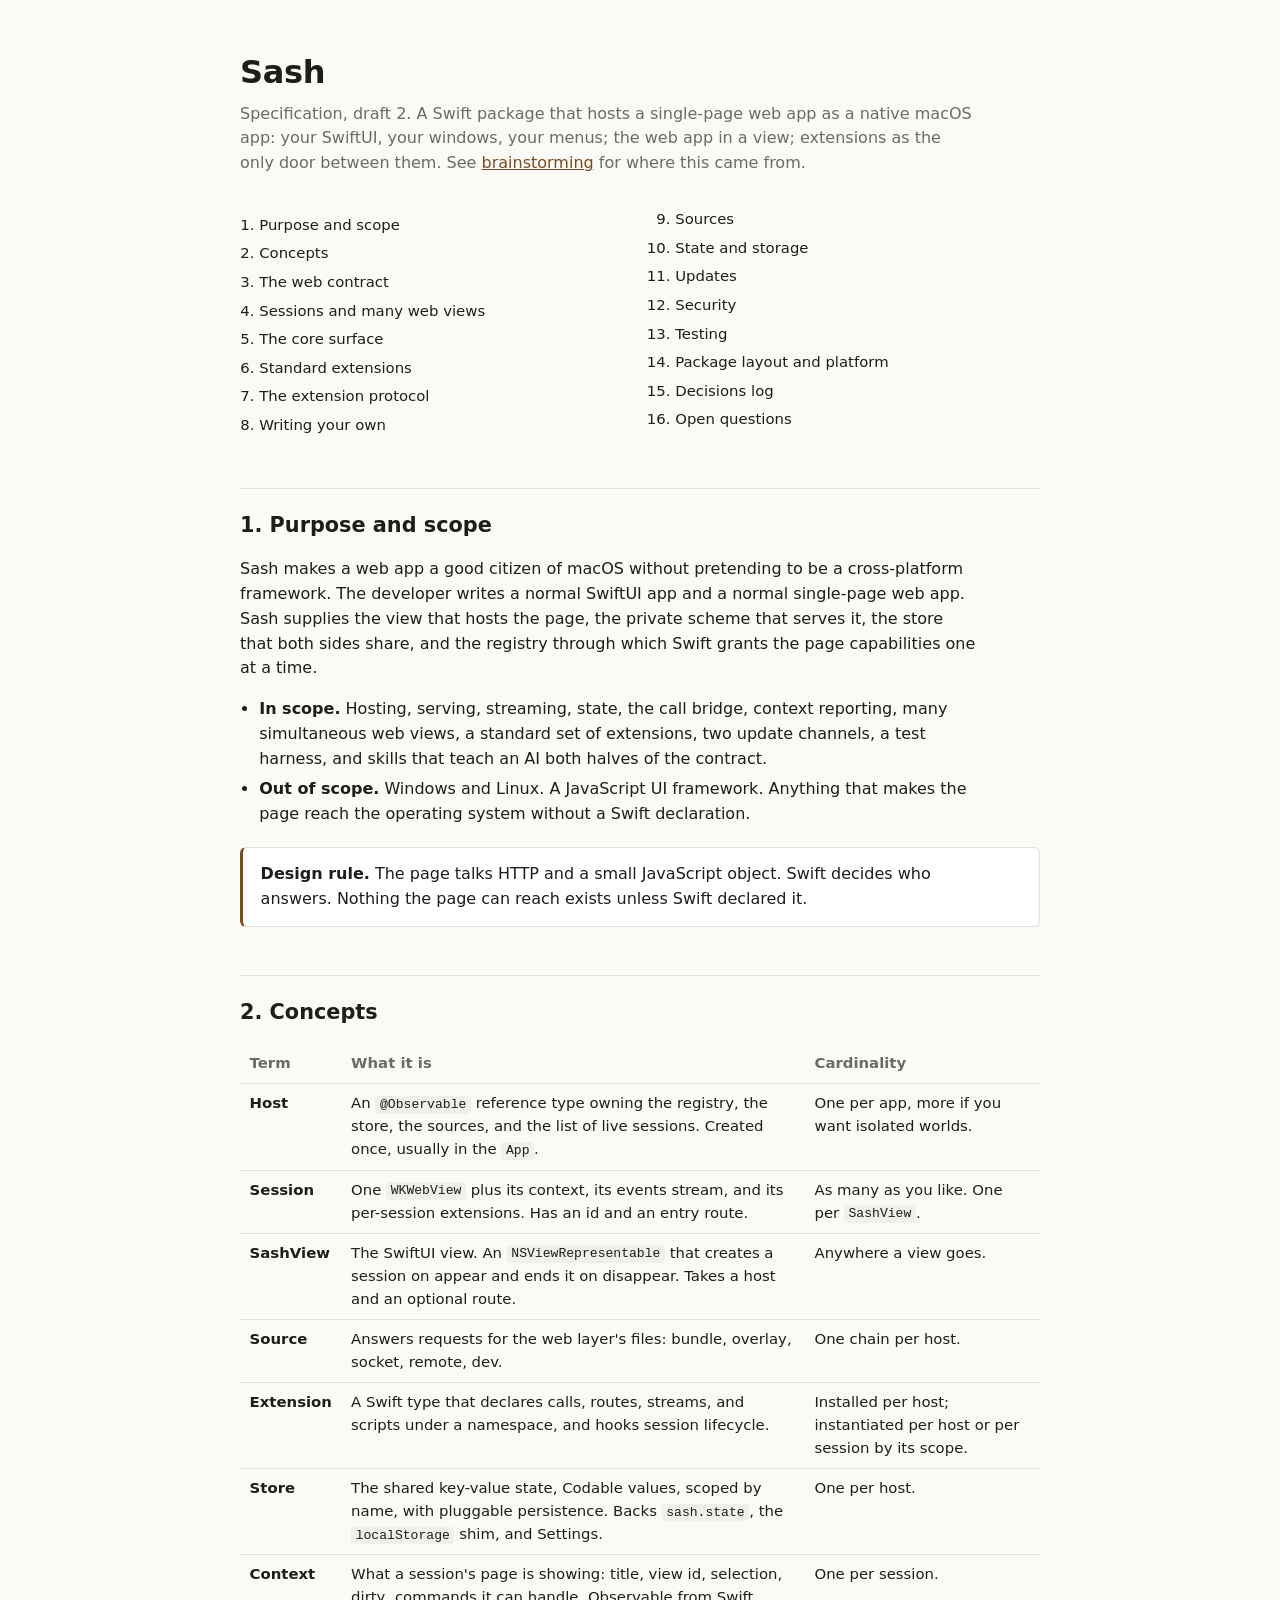
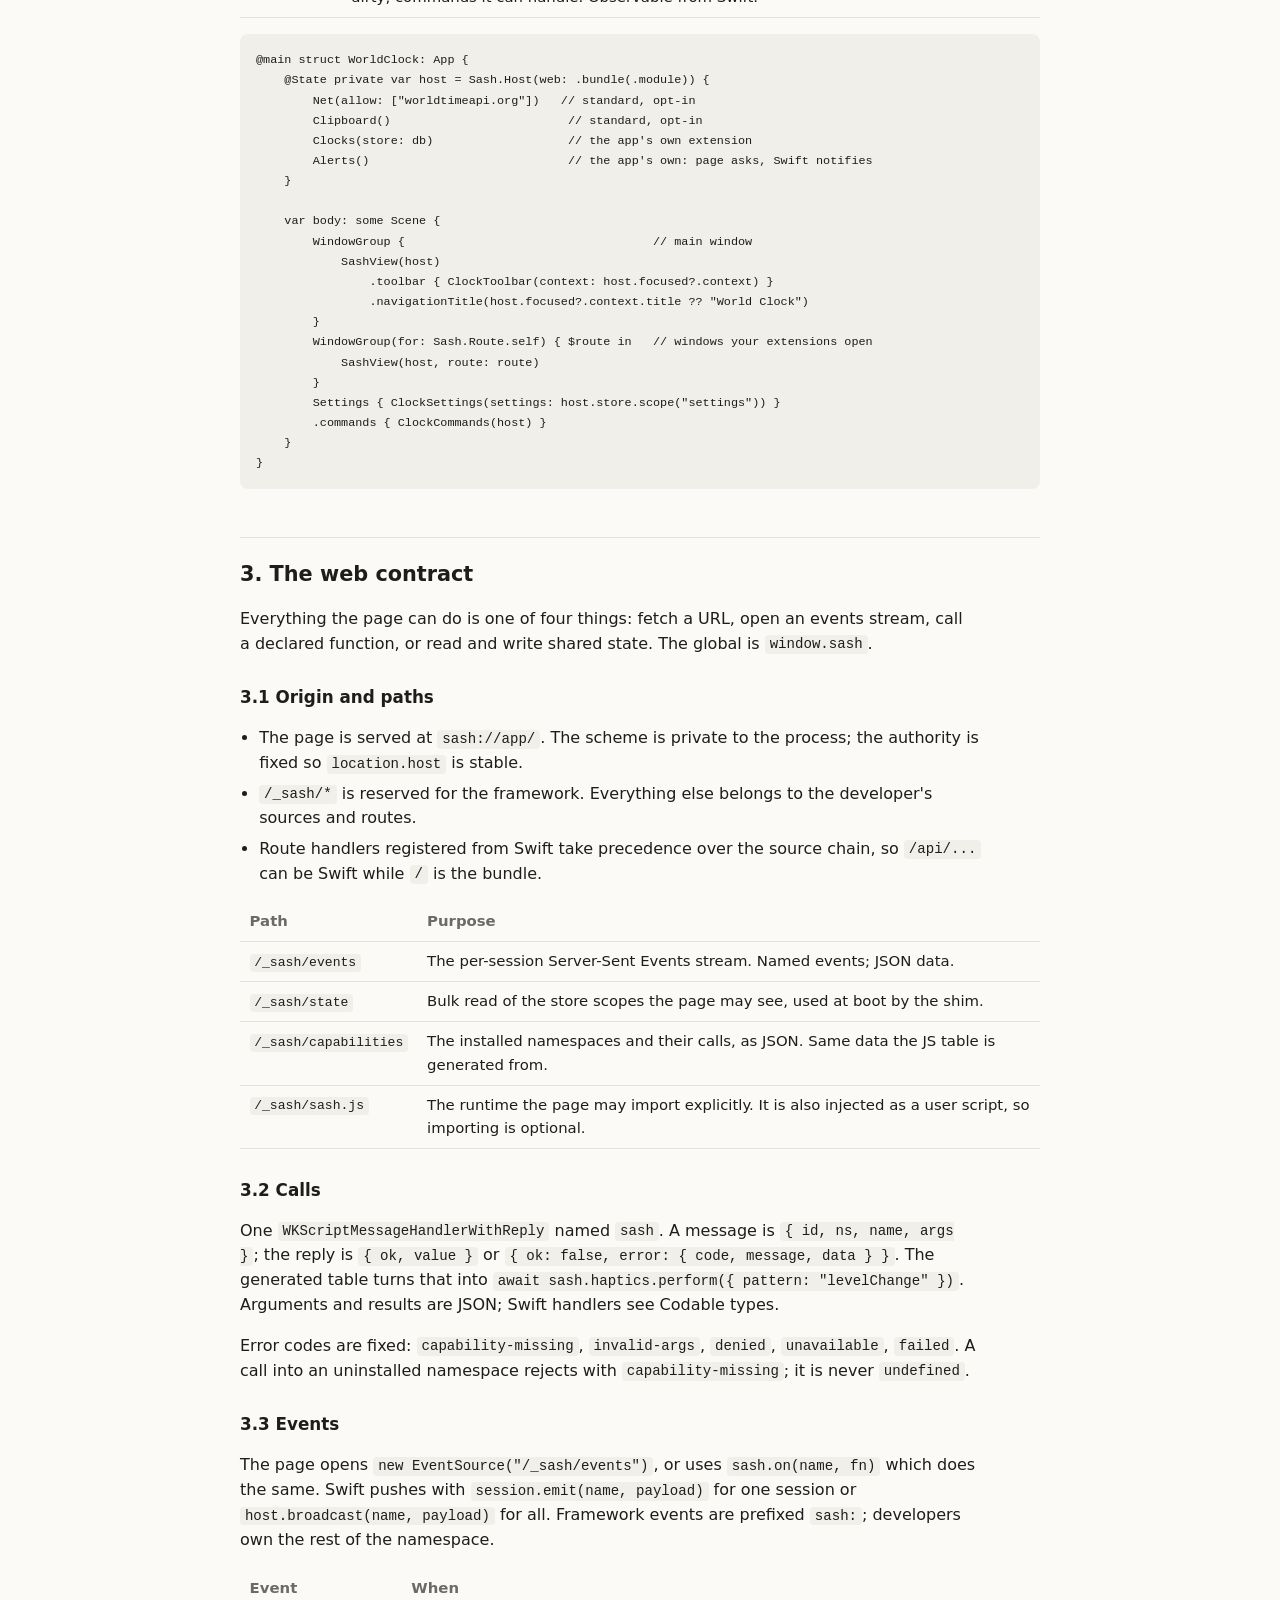
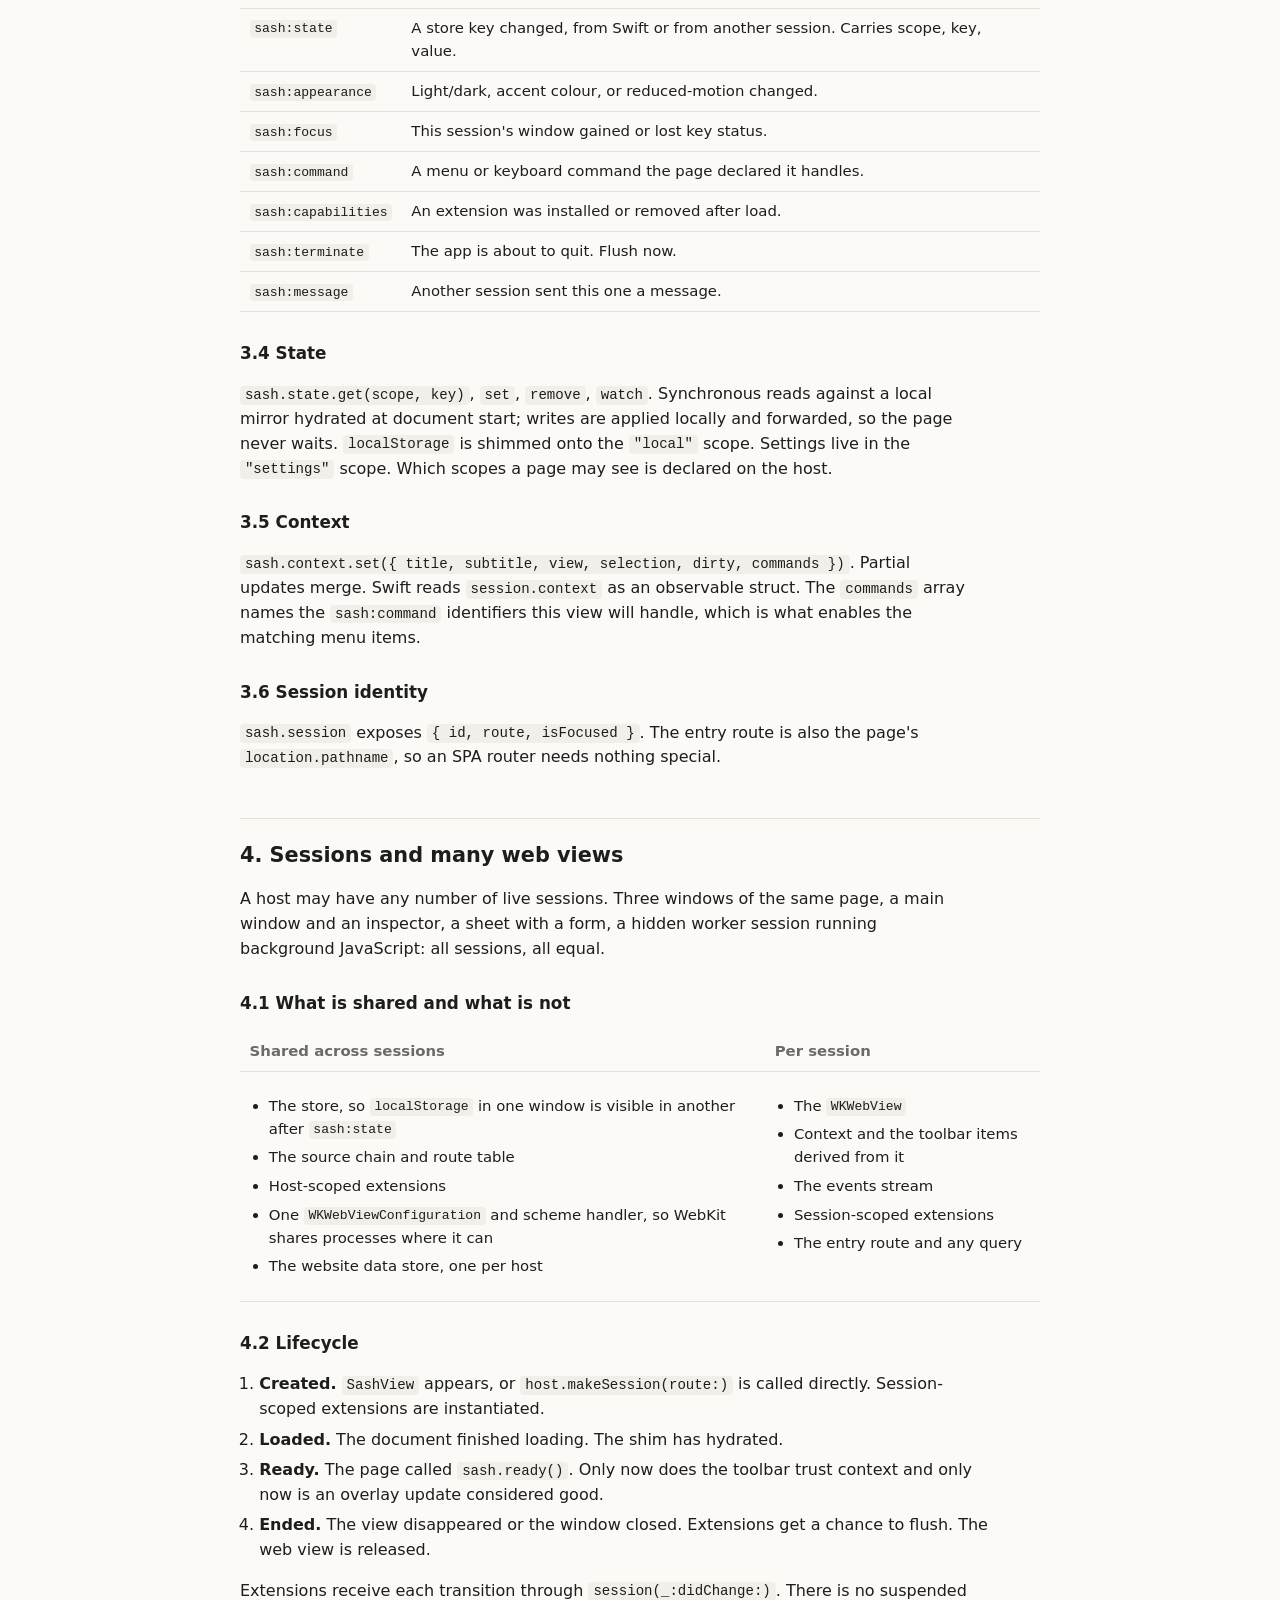
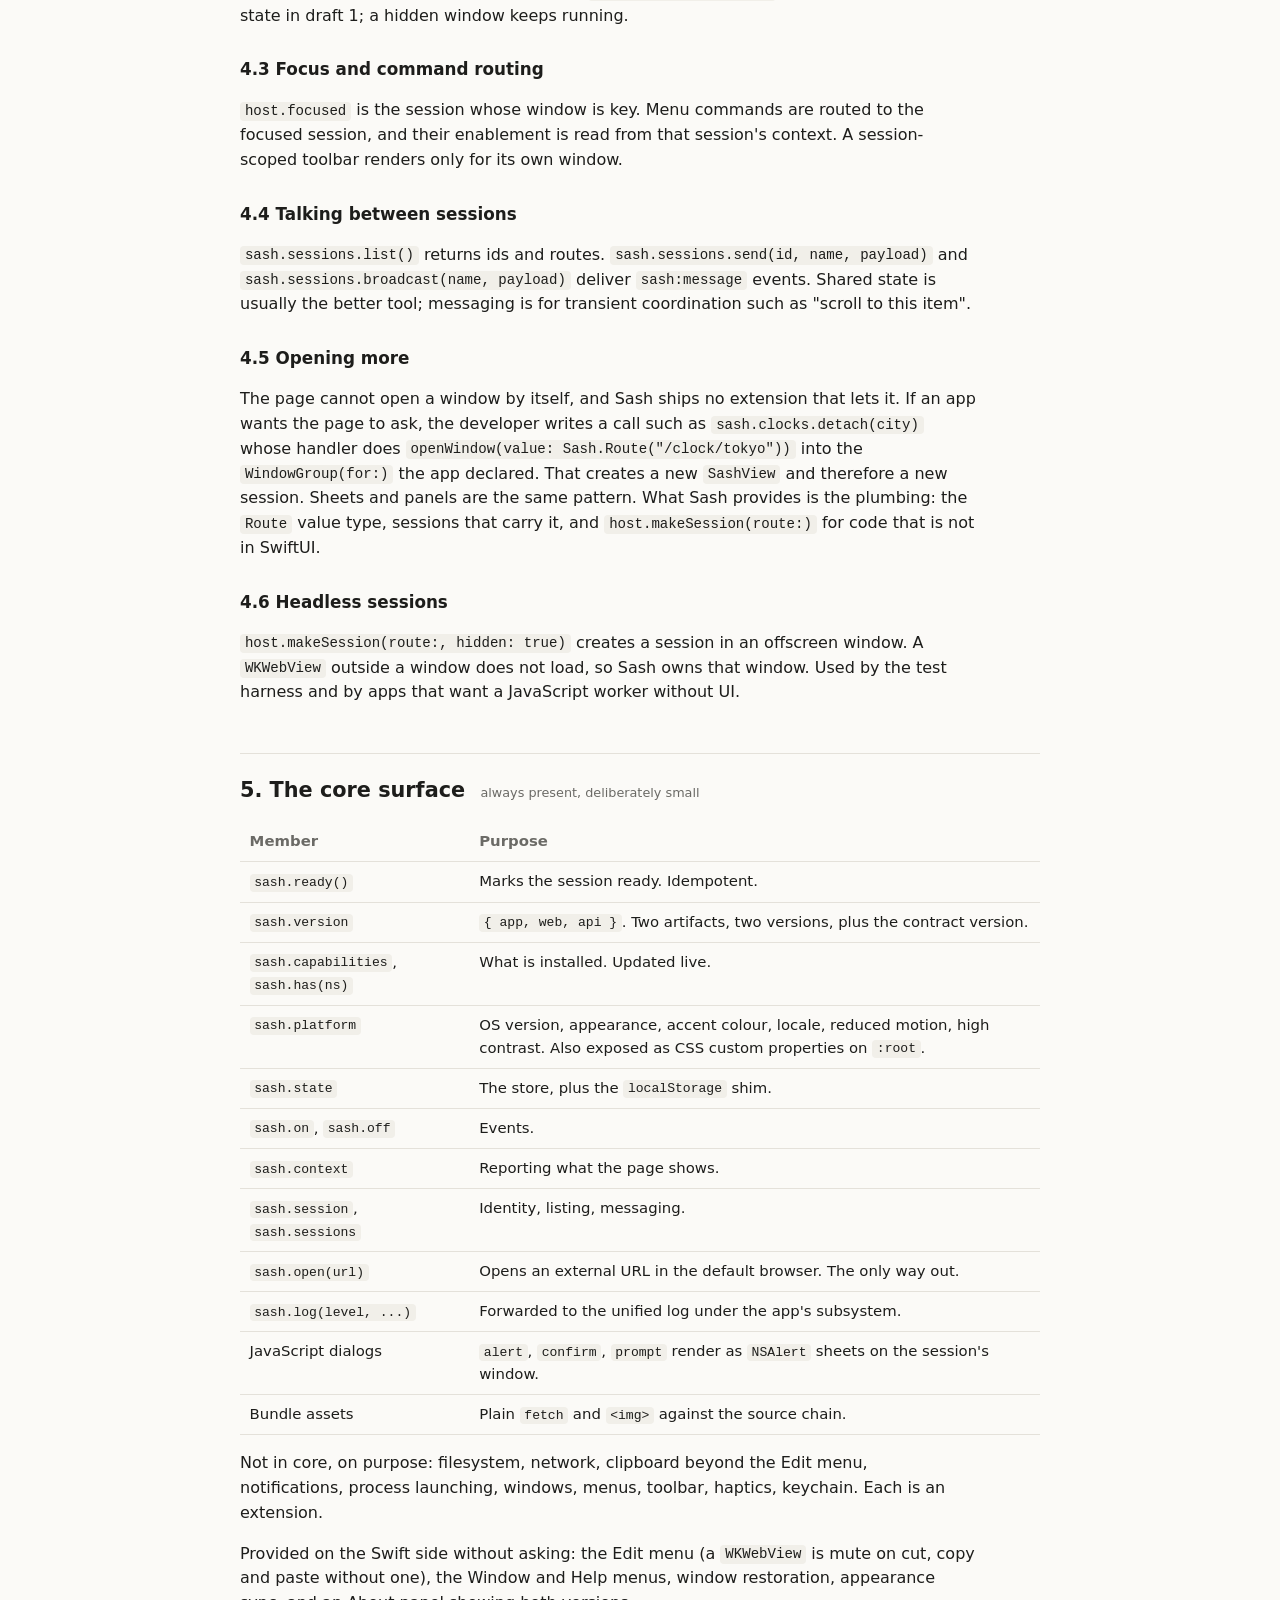
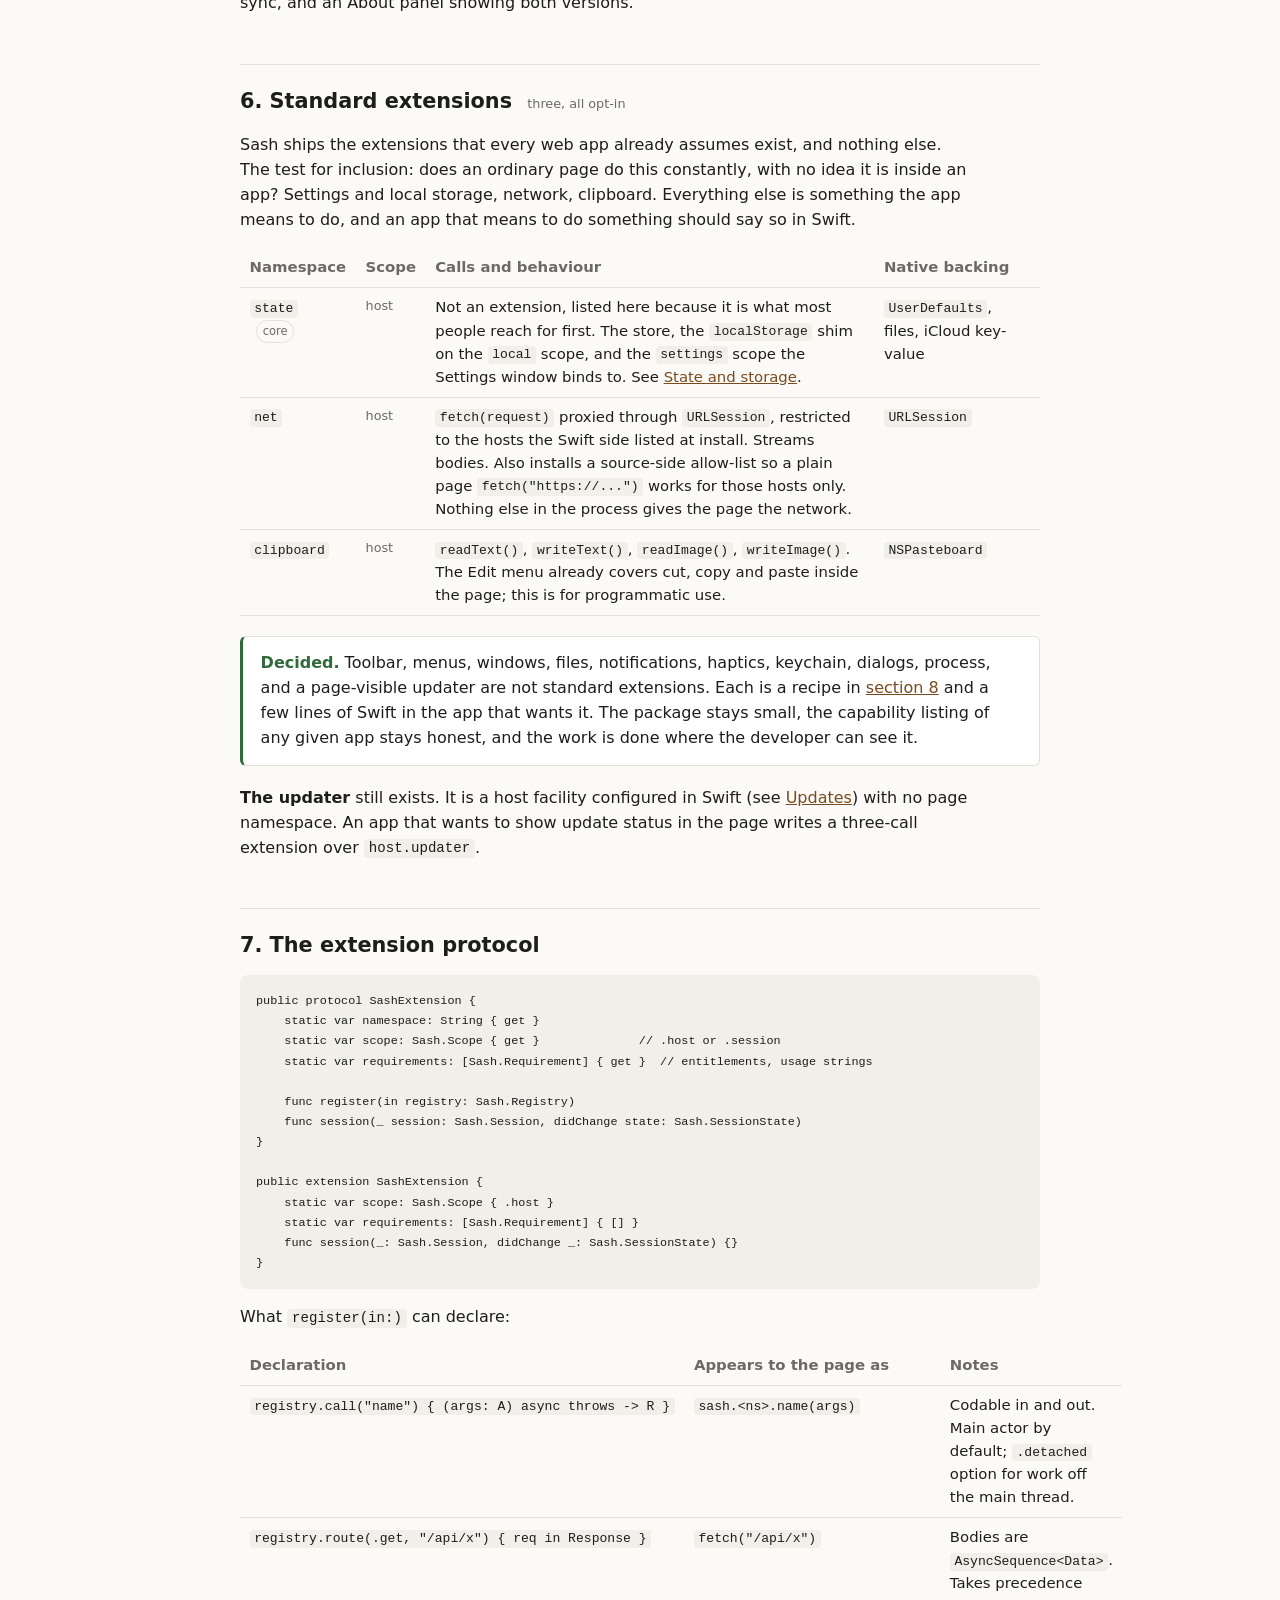
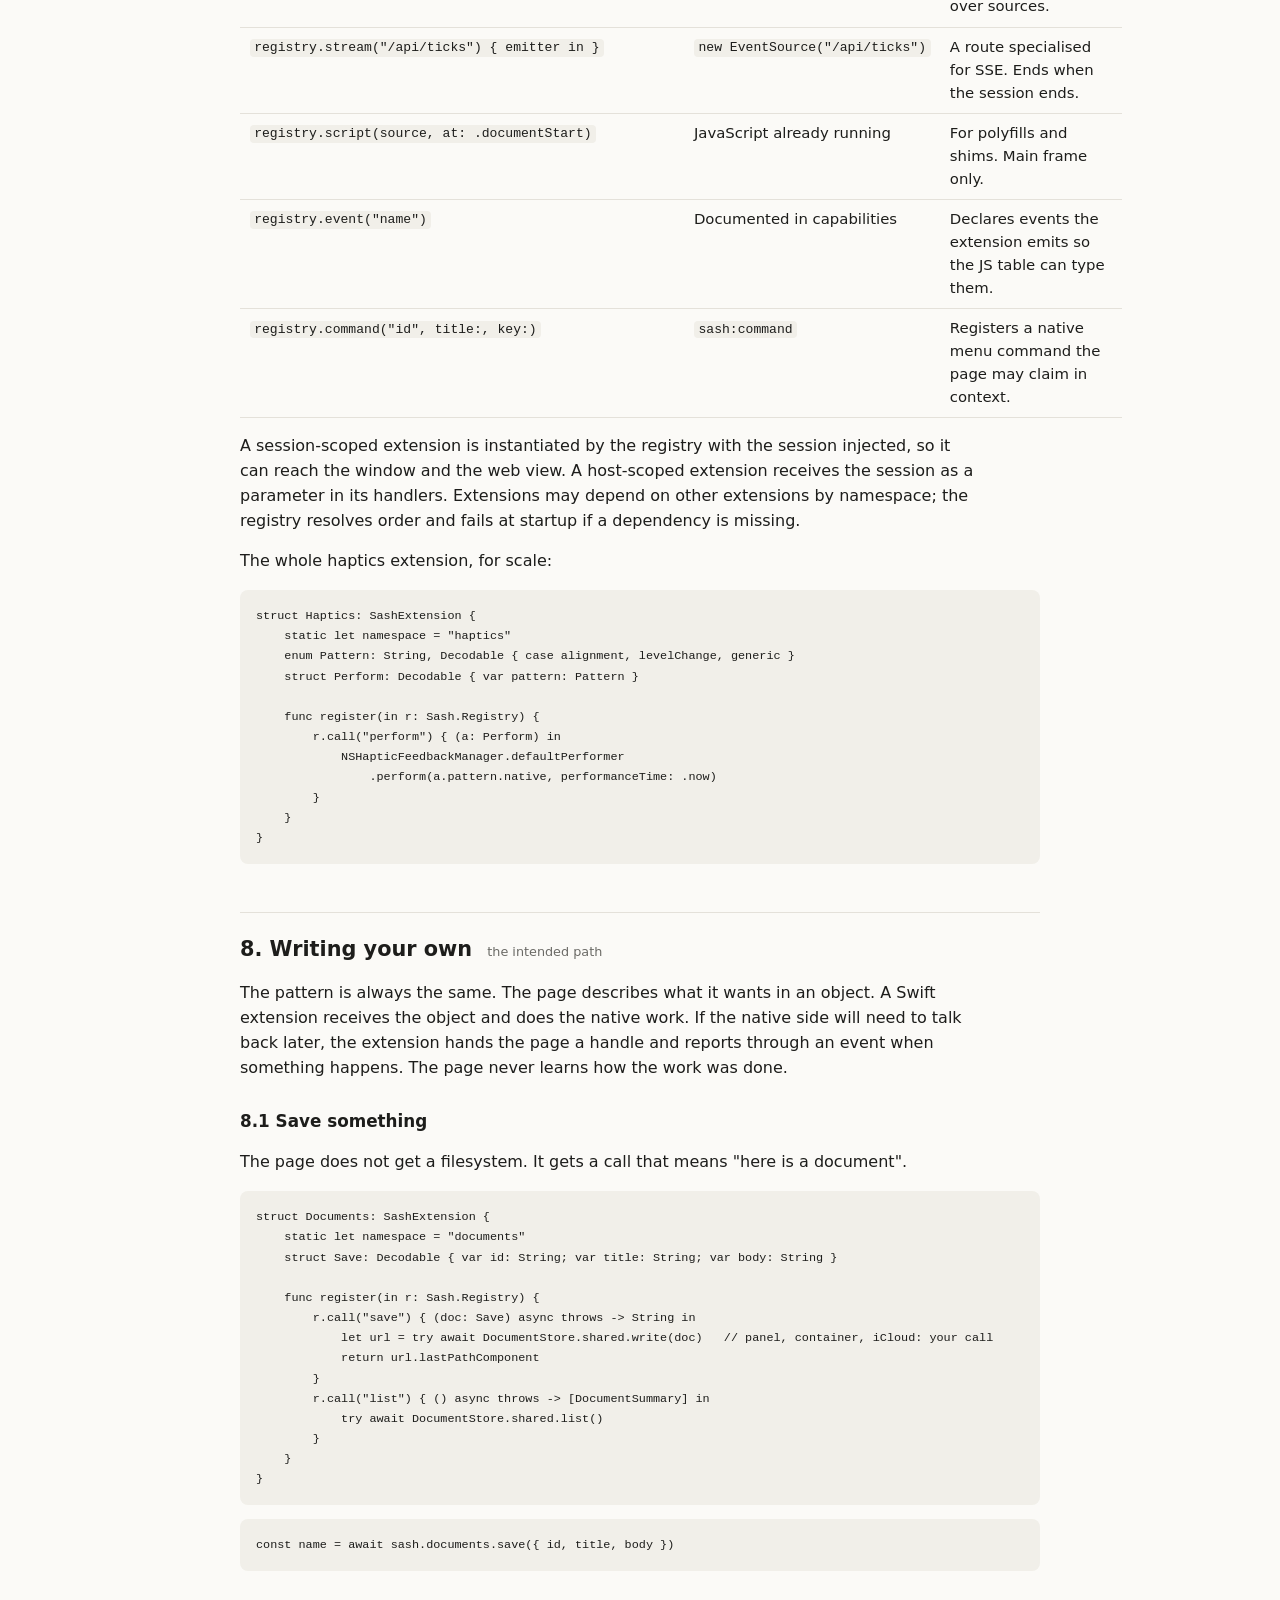
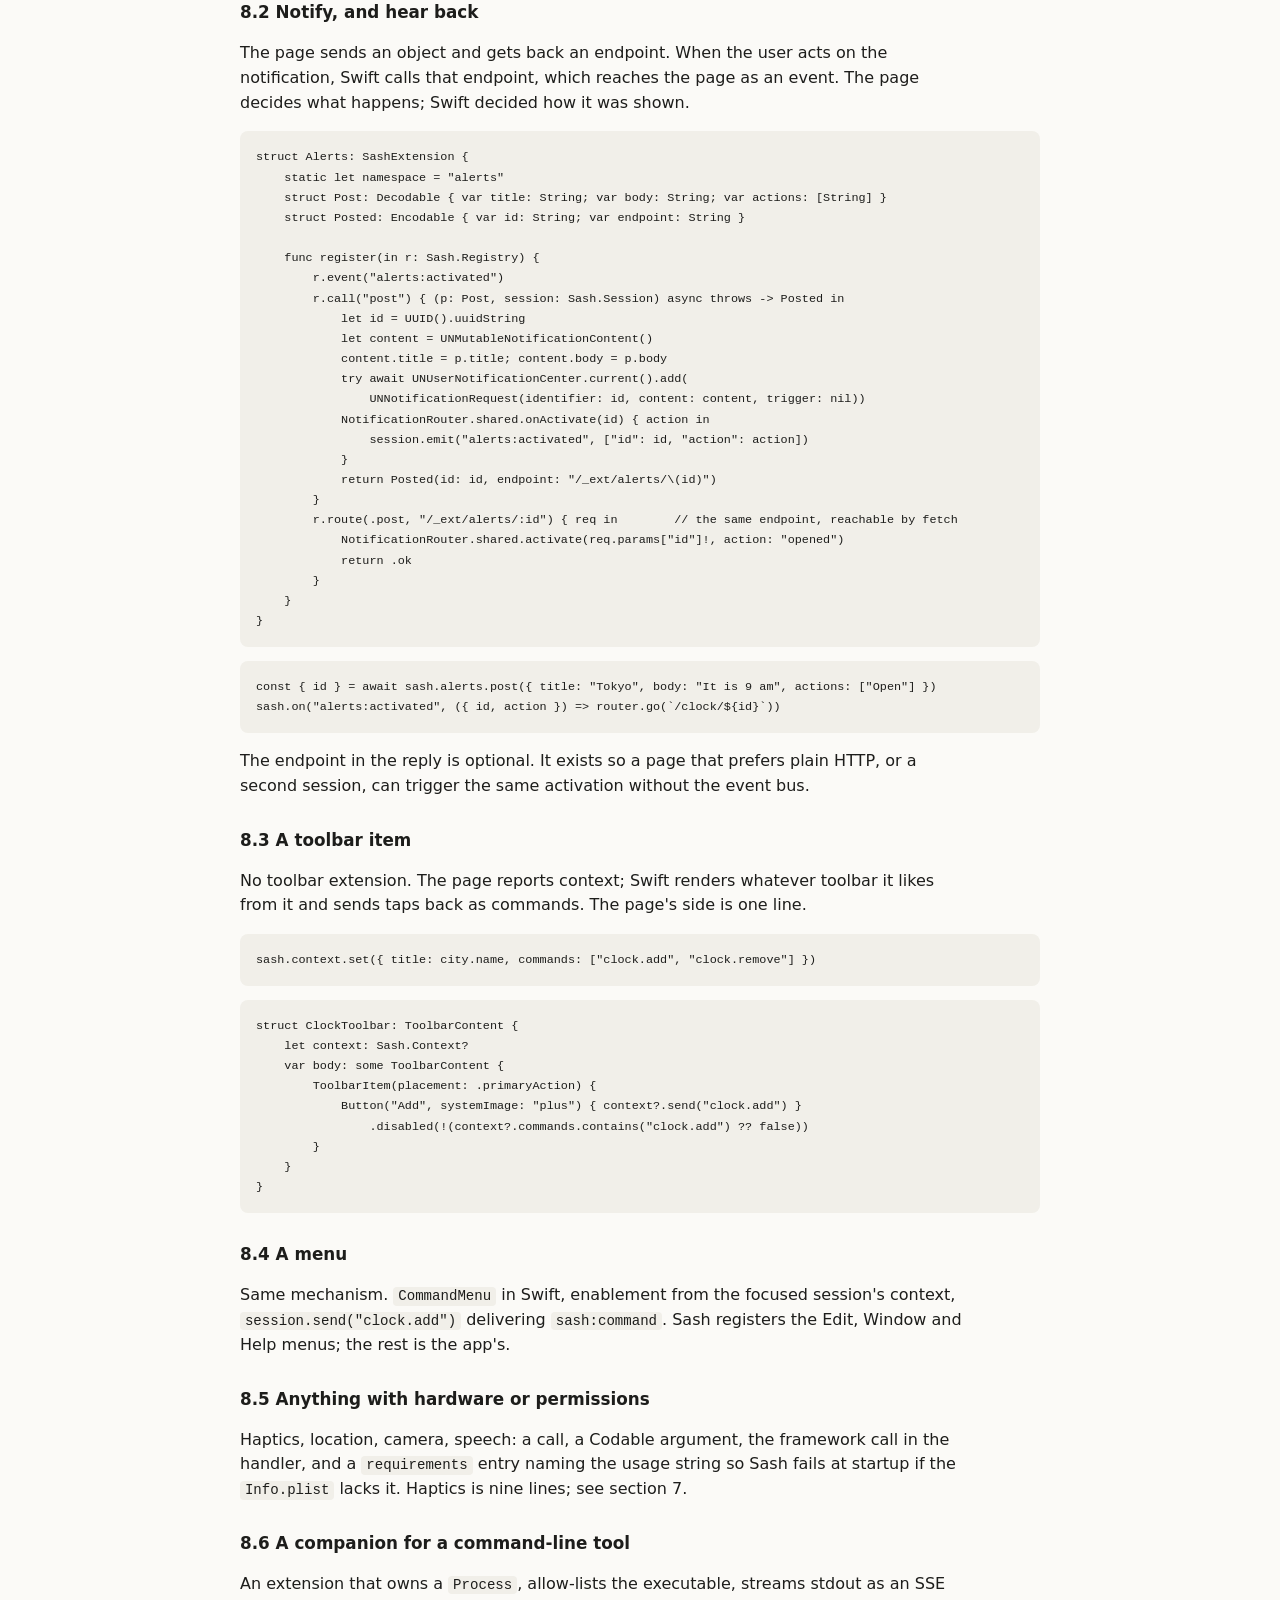
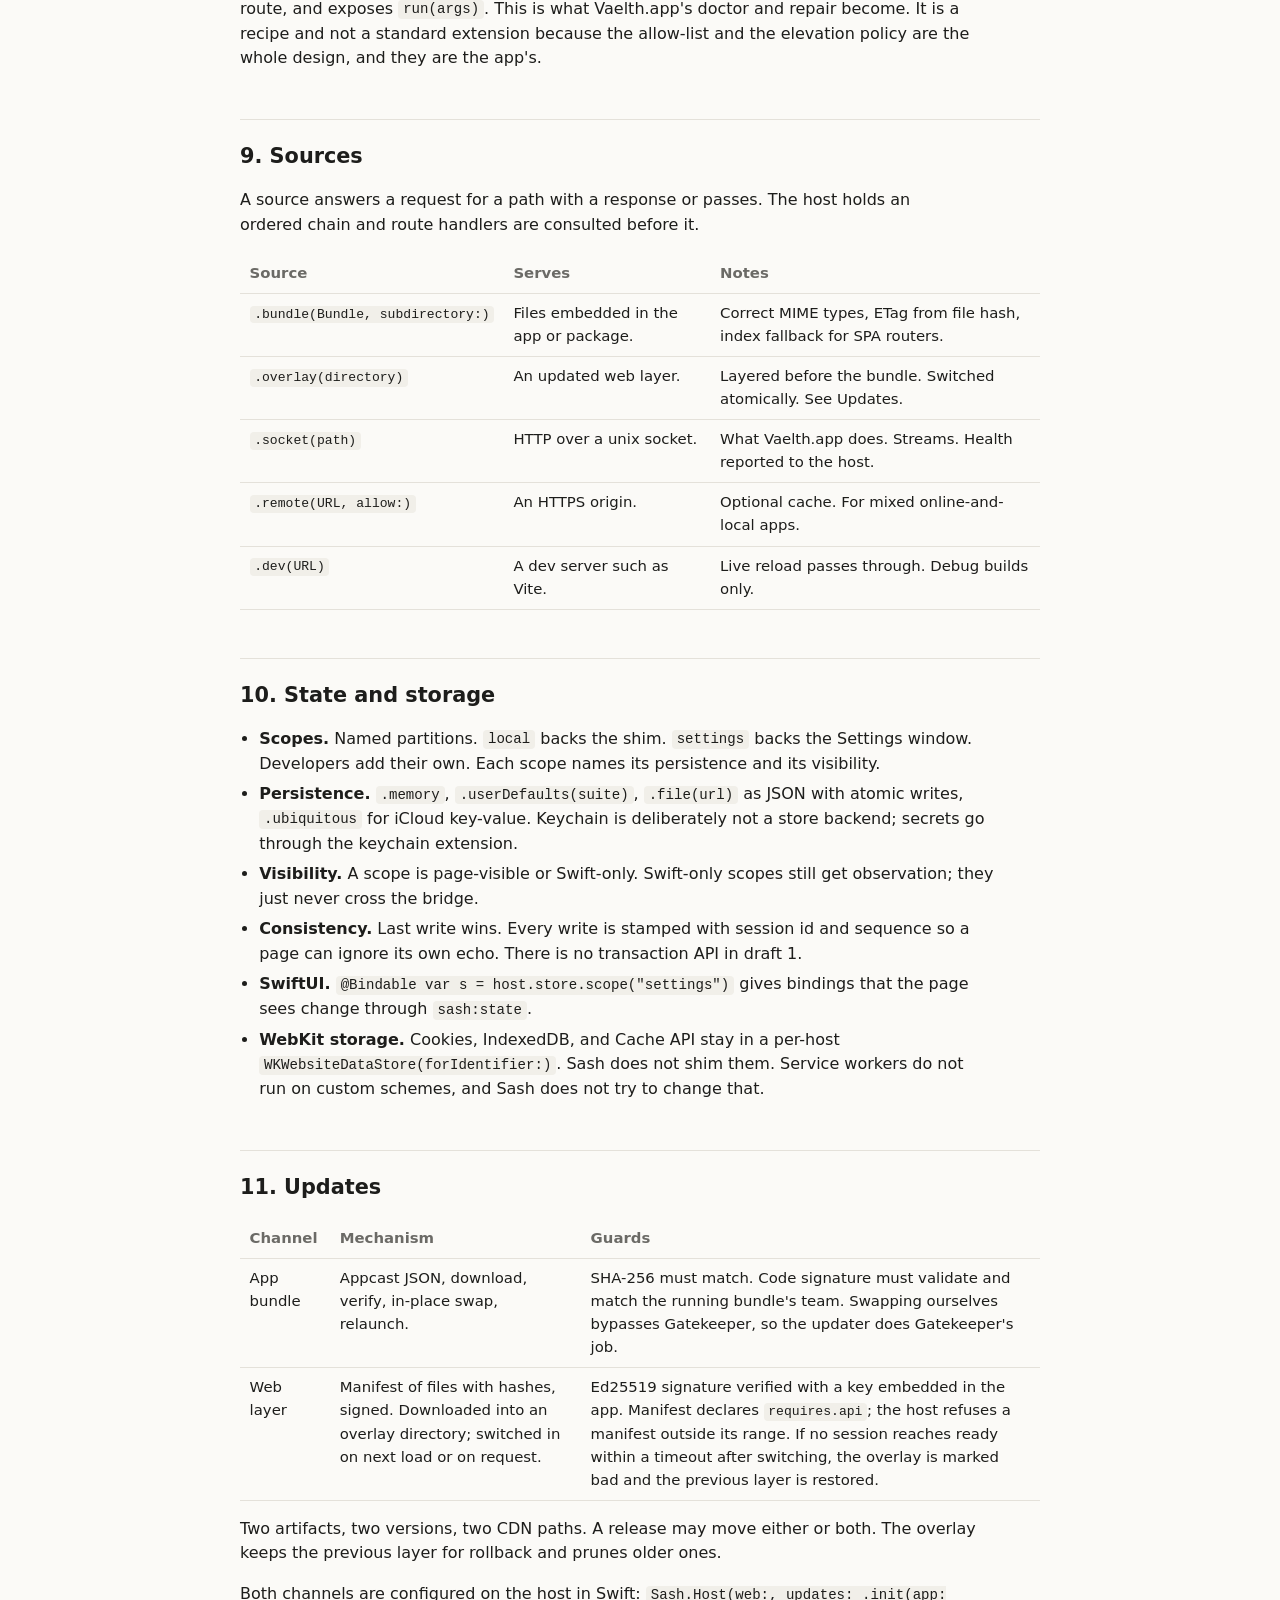
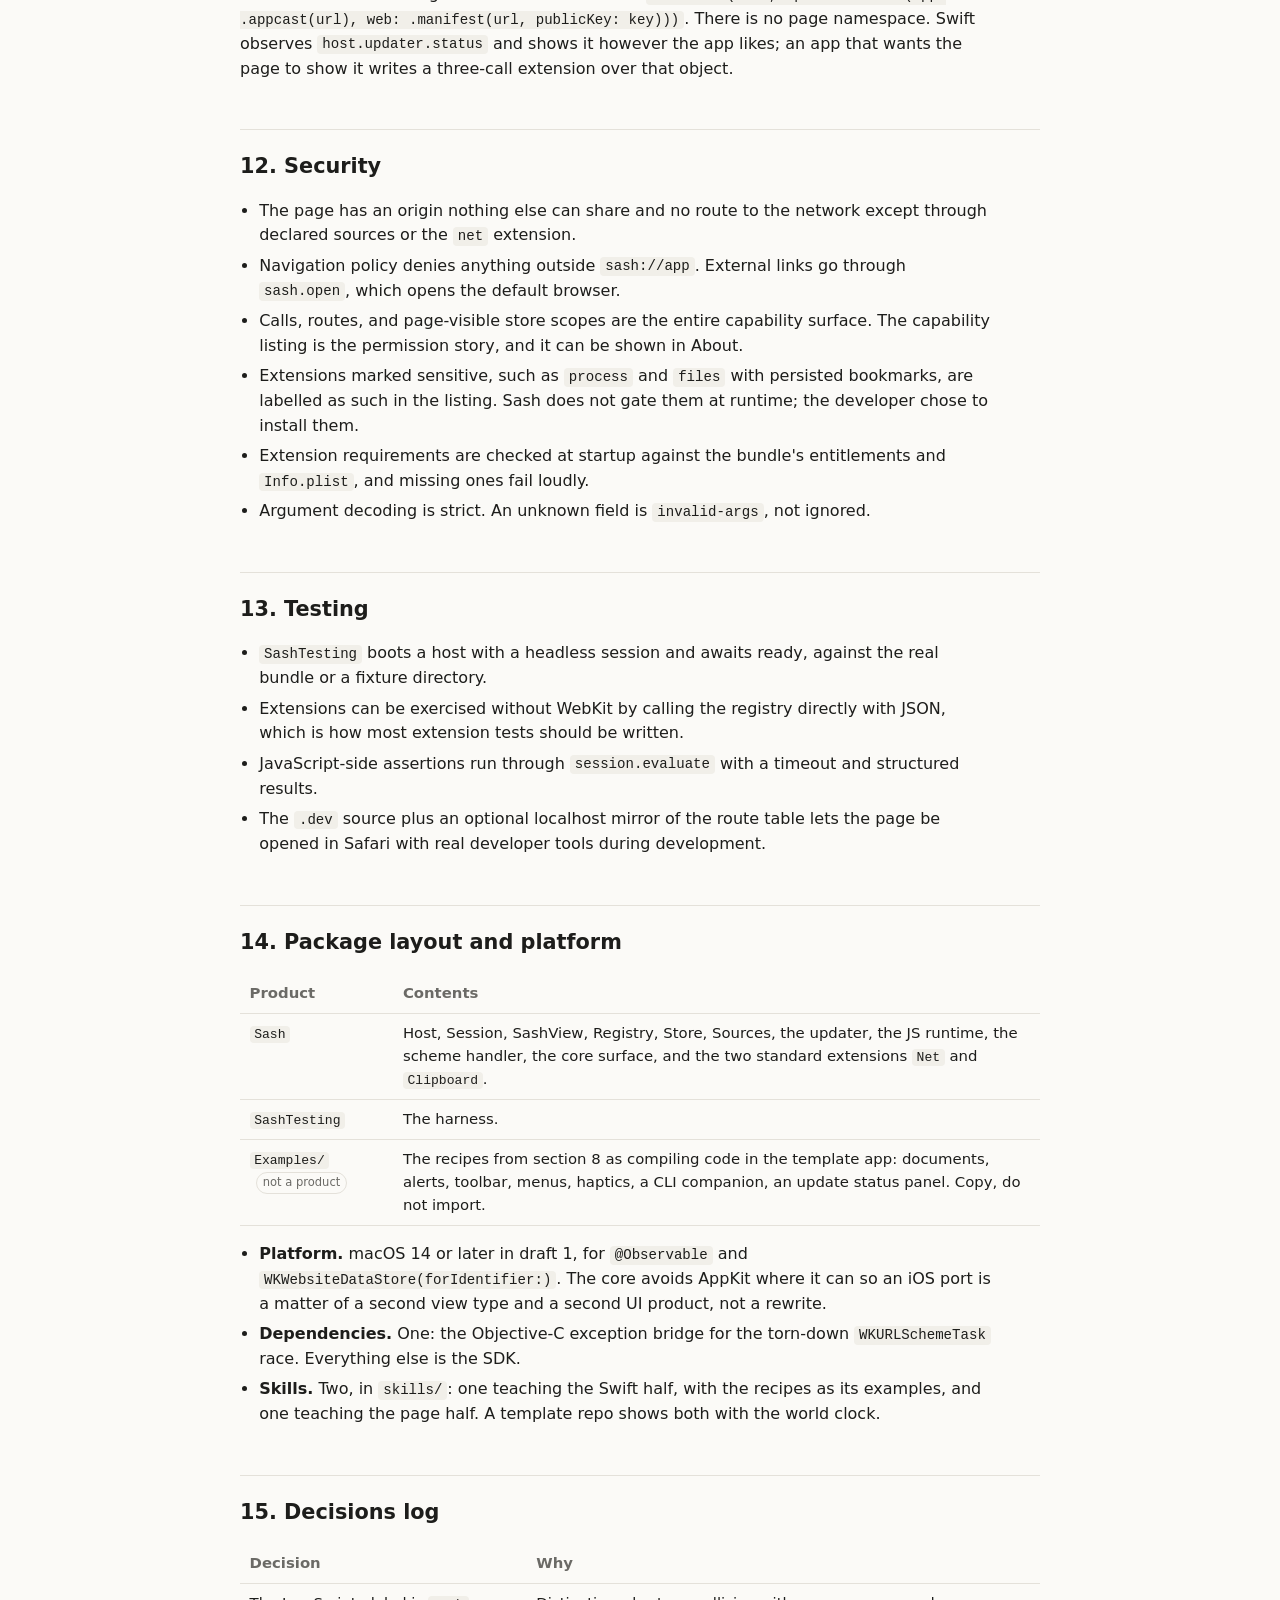
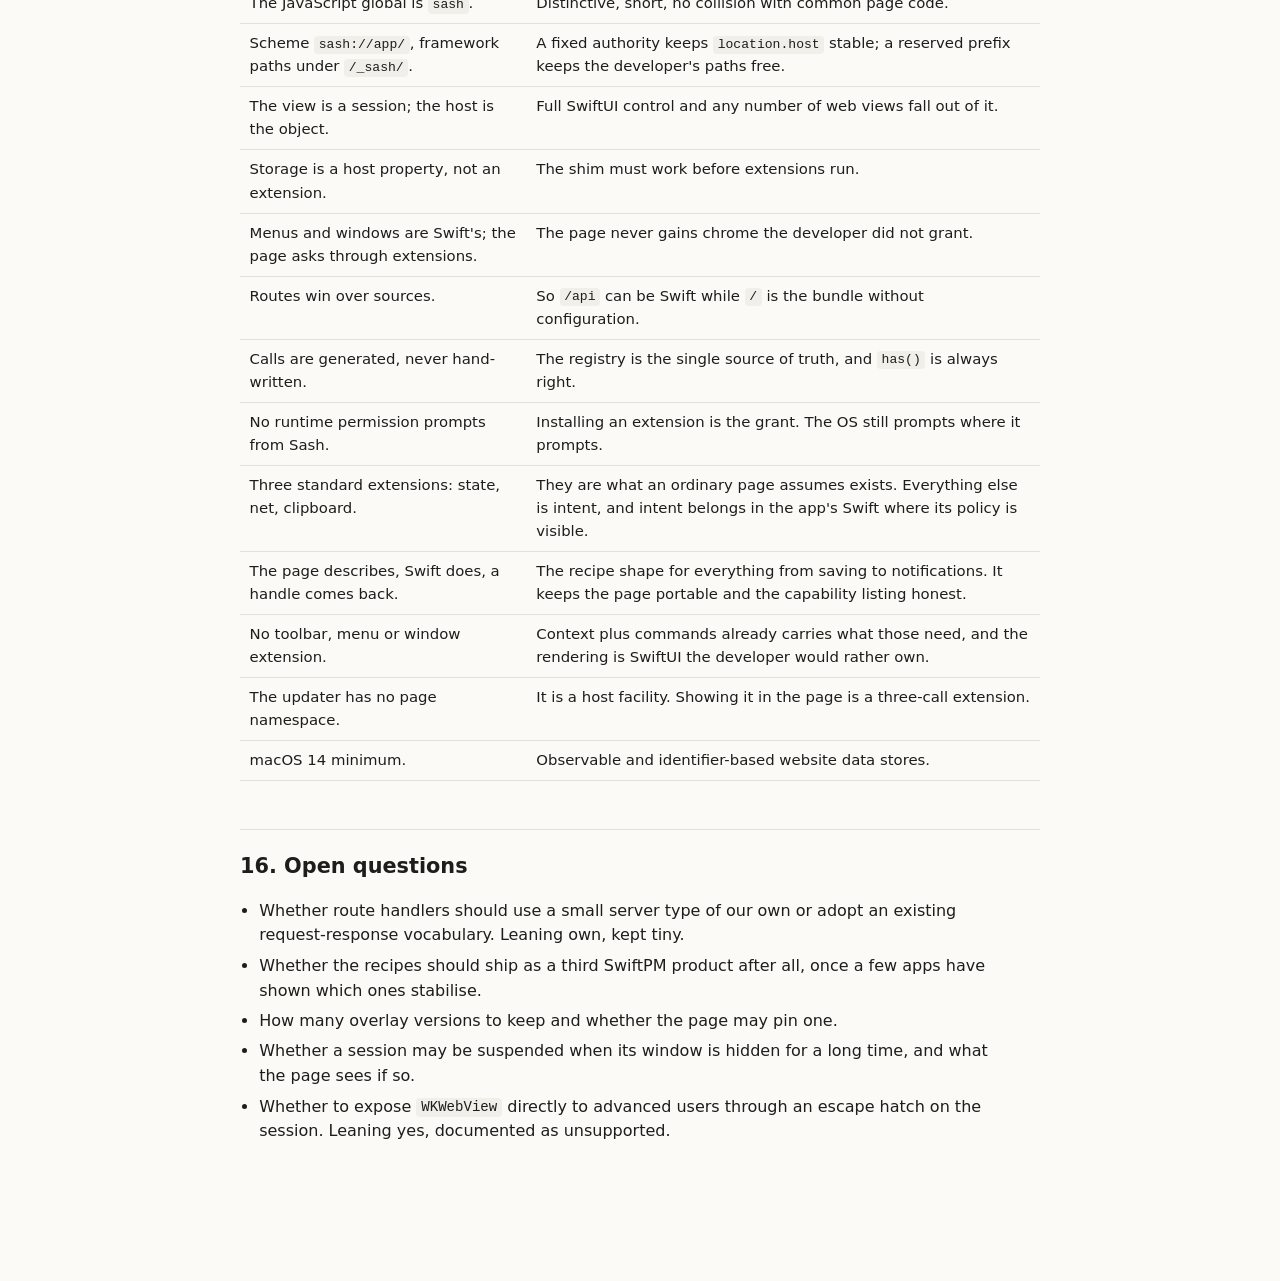
==== commit 2c467f95: "docs: spec draft 2 — a lean standard set, and recipes for the rest Co-Authored-By: Claude Fable 5.1 " ====
--- a/docs/spec.html
+++ b/docs/spec.html
@@ -53,7 +53,7 @@
 <body>
 <main>
   <h1>Sash</h1>
-  <p class="sub">Specification, draft 1. A Swift package that hosts a single-page web app as a native
+  <p class="sub">Specification, draft 2. A Swift package that hosts a single-page web app as a native
      macOS app: your SwiftUI, your windows, your menus; the web app in a view; extensions as the only door
      between them. See <a href="brainstorming.html">brainstorming</a> for where this came from.</p>
 
@@ -65,6 +65,7 @@
     <li><a href="#core">The core surface</a></li>
     <li><a href="#standard">Standard extensions</a></li>
     <li><a href="#protocol">The extension protocol</a></li>
+    <li><a href="#recipes">Writing your own</a></li>
     <li><a href="#sources">Sources</a></li>
     <li><a href="#state">State and storage</a></li>
     <li><a href="#updates">Updates</a></li>
@@ -126,25 +127,23 @@
 
   <pre><code>@main struct WorldClock: App {
     @State private var host = Sash.Host(web: .bundle(.module)) {
-        Toolbar()
-        Menus()
-        Windows()
-        Notifications()
-        Haptics()
-        Clocks(store: db)          // the app's own extension
+        Net(allow: ["worldtimeapi.org"])   // standard, opt-in
+        Clipboard()                         // standard, opt-in
+        Clocks(store: db)                   // the app's own extension
+        Alerts()                            // the app's own: page asks, Swift notifies
     }
 
     var body: some Scene {
         WindowGroup {                                   // main window
             SashView(host)
-                .toolbar { SashToolbar(host) }
+                .toolbar { ClockToolbar(context: host.focused?.context) }
                 .navigationTitle(host.focused?.context.title ?? "World Clock")
         }
-        WindowGroup(for: Sash.Route.self) { $route in   // any window the page asks for
+        WindowGroup(for: Sash.Route.self) { $route in   // windows your extensions open
             SashView(host, route: route)
         }
-        Settings { SashSettings(host) { ClockSettings() } }
-        .commands { SashCommands(host) }
+        Settings { ClockSettings(settings: host.store.scope("settings")) }
+        .commands { ClockCommands(host) }
     }
 }</code></pre>
 
@@ -267,12 +266,13 @@
      transient coordination such as "scroll to this item".</p>
 
   <h3>4.5 Opening more</h3>
-  <p>The page cannot open a window by itself. With the Windows extension installed it asks:
-     <code>sash.windows.open({ route: "/clock/tokyo", title, size })</code>. Swift fulfils that with
-     <code>openWindow(value: Sash.Route)</code> into the <code>WindowGroup(for:)</code> the app declared,
-     which creates a new <code>SashView</code> and therefore a new session. Sheets and panels work the
-     same way through the extension's <code>sheet</code> and <code>panel</code> calls. Swift can also do
-     all of this itself with no page involvement.</p>
+  <p>The page cannot open a window by itself, and Sash ships no extension that lets it. If an app wants
+     the page to ask, the developer writes a call such as <code>sash.clocks.detach(city)</code> whose
+     handler does <code>openWindow(value: Sash.Route("/clock/tokyo"))</code> into the
+     <code>WindowGroup(for:)</code> the app declared. That creates a new <code>SashView</code> and
+     therefore a new session. Sheets and panels are the same pattern. What Sash provides is the plumbing:
+     the <code>Route</code> value type, sessions that carry it, and <code>host.makeSession(route:)</code>
+     for code that is not in SwiftUI.</p>
 
   <h3>4.6 Headless sessions</h3>
   <p><code>host.makeSession(route:, hidden: true)</code> creates a session in an offscreen window. A
@@ -303,57 +303,41 @@
      About panel showing both versions.</p>
 
   <!-- ============================================================ -->
-  <h2 id="standard">6. Standard extensions <small>shipped in the package, installed by choice</small></h2>
-  <p>These are the ones Sash ships in draft 1. Each is a small type; none is privileged over an extension
-     a developer writes. The namespace is what the page sees; the scope says whether one instance serves
-     the host or each session gets its own.</p>
+  <h2 id="standard">6. Standard extensions <small>three, all opt-in</small></h2>
+  <p>Sash ships the extensions that every web app already assumes exist, and nothing else. The test for
+     inclusion: does an ordinary page do this constantly, with no idea it is inside an app? Settings and
+     local storage, network, clipboard. Everything else is something the app means to do, and an app
+     that means to do something should say so in Swift.</p>
   <table>
     <tr><th>Namespace</th><th>Scope</th><th>Calls and behaviour</th><th>Native backing</th></tr>
-    <tr><td><code>toolbar</code></td><td class="scope">session</td>
-        <td><code>set(items)</code> with ids, titles, SF Symbols, primary flag, enabled. Item taps arrive as <code>sash:command</code>. <code>SashToolbar(host)</code> renders them for the current window.</td>
-        <td>SwiftUI <code>.toolbar</code></td></tr>
-    <tr><td><code>menus</code></td><td class="scope">host</td>
-        <td><code>set(menus)</code>: named top-level menus with items, key equivalents, enablement bound to focused context. <code>SashCommands(host)</code> renders them.</td>
-        <td><code>CommandMenu</code>, <code>CommandGroup</code></td></tr>
-    <tr><td><code>windows</code></td><td class="scope">host</td>
-        <td><code>open(route, options)</code>, <code>sheet</code>, <code>panel</code>, <code>close(id)</code>, <code>focus(id)</code>. Each open makes a session.</td>
-        <td><code>openWindow</code>, <code>WindowGroup(for:)</code>, sheets</td></tr>
-    <tr><td><code>files</code></td><td class="scope">host</td>
-        <td><code>openPanel(types, multiple)</code>, <code>savePanel(name, types)</code>, then <code>read(handle)</code>, <code>write(handle, bytes)</code>, <code>list(handle)</code>. Handles are opaque; the page never sees a path. Granted handles persist as security-scoped bookmarks by choice. Drops onto the view produce handles.</td>
-        <td><code>NSOpenPanel</code>, <code>NSSavePanel</code>, bookmarks</td></tr>
+    <tr><td><code>state</code> <span class="status">core</span></td><td class="scope">host</td>
+        <td>Not an extension, listed here because it is what most people reach for first. The store,
+            the <code>localStorage</code> shim on the <code>local</code> scope, and the
+            <code>settings</code> scope the Settings window binds to. See <a href="#state">State and
+            storage</a>.</td>
+        <td><code>UserDefaults</code>, files, iCloud key-value</td></tr>
     <tr><td><code>net</code></td><td class="scope">host</td>
-        <td><code>fetch(request)</code> proxied through <code>URLSession</code>, restricted to the hosts the Swift side listed at install. Streams bodies. Also installs a source-side allow-list so <code>fetch("https://...")</code> from the page works for those hosts only.</td>
+        <td><code>fetch(request)</code> proxied through <code>URLSession</code>, restricted to the hosts
+            the Swift side listed at install. Streams bodies. Also installs a source-side allow-list so a
+            plain page <code>fetch("https://...")</code> works for those hosts only. Nothing else in the
+            process gives the page the network.</td>
         <td><code>URLSession</code></td></tr>
-    <tr><td><code>notifications</code></td><td class="scope">host</td>
-        <td><code>requestPermission()</code>, <code>post(title, body, id, actions)</code>, <code>remove(id)</code>. Activation arrives as <code>sash:command</code>.</td>
-        <td><code>UNUserNotificationCenter</code></td></tr>
     <tr><td><code>clipboard</code></td><td class="scope">host</td>
-        <td><code>readText()</code>, <code>writeText()</code>, <code>readImage()</code>, <code>writeImage()</code>.</td>
+        <td><code>readText()</code>, <code>writeText()</code>, <code>readImage()</code>,
+            <code>writeImage()</code>. The Edit menu already covers cut, copy and paste inside the page;
+            this is for programmatic use.</td>
         <td><code>NSPasteboard</code></td></tr>
-    <tr><td><code>haptics</code></td><td class="scope">host</td>
-        <td><code>perform(pattern)</code>: alignment, levelChange, generic.</td>
-        <td><code>NSHapticFeedbackManager</code></td></tr>
-    <tr><td><code>keychain</code></td><td class="scope">host</td>
-        <td><code>get(key)</code>, <code>set(key, value)</code>, <code>remove(key)</code> under one service the Swift side names. Values never enter the store.</td>
-        <td>Security framework</td></tr>
-    <tr><td><code>updater</code></td><td class="scope">host</td>
-        <td><code>check()</code>, <code>status()</code>, <code>apply()</code> for both channels; progress as events. Swift configures the channels; the page may only show and trigger.</td>
-        <td>See <a href="#updates">Updates</a></td></tr>
-    <tr><td><code>dialogs</code></td><td class="scope">session</td>
-        <td><code>alert(style, title, message, buttons)</code> beyond what <code>window.alert</code> offers; <code>color()</code>; <code>font()</code>.</td>
-        <td><code>NSAlert</code>, <code>NSColorPanel</code>, <code>NSFontPanel</code></td></tr>
-    <tr><td><code>process</code></td><td class="scope">host</td>
-        <td><code>run(tool, args)</code> and <code>spawn</code> with streamed stdout, restricted to executables the Swift side listed at install. Exists because companion apps for CLIs need it. Marked <span class="status">sensitive</span> in the capability listing.</td>
-        <td><code>Process</code></td></tr>
-  </table>
-
-  <div class="callout decision"><p><b>Decided.</b> Storage is not an extension. Persistence is a property
-     of the store, configured on the host, because the <code>localStorage</code> shim must work before
-     any extension is consulted.</p></div>
-
-  <p><b>Considered and left out of the standard set for draft 1:</b> speech, location, camera and
-     microphone, Bluetooth, Shortcuts and App Intents, Spotlight indexing, printing, share sheet. Each is
-     a good example of a third-party or later extension. Printing is the most likely to move in.</p>
+  </table>
+
+  <div class="callout decision"><p><b>Decided.</b> Toolbar, menus, windows, files, notifications,
+     haptics, keychain, dialogs, process, and a page-visible updater are not standard extensions. Each is
+     a recipe in <a href="#recipes">section 8</a> and a few lines of Swift in the app that wants it. The
+     package stays small, the capability listing of any given app stays honest, and the work is done
+     where the developer can see it.</p></div>
+
+  <p><b>The updater</b> still exists. It is a host facility configured in Swift (see
+     <a href="#updates">Updates</a>) with no page namespace. An app that wants to show update status in
+     the page writes a three-call extension over <code>host.updater</code>.</p>
 
   <!-- ============================================================ -->
   <h2 id="protocol">7. The extension protocol</h2>
@@ -415,7 +399,95 @@
 }</code></pre>
 
   <!-- ============================================================ -->
-  <h2 id="sources">8. Sources</h2>
+  <h2 id="recipes">8. Writing your own <small>the intended path</small></h2>
+  <p>The pattern is always the same. The page describes what it wants in an object. A Swift extension
+     receives the object and does the native work. If the native side will need to talk back later, the
+     extension hands the page a handle and reports through an event when something happens. The page
+     never learns how the work was done.</p>
+
+  <h3>8.1 Save something</h3>
+  <p>The page does not get a filesystem. It gets a call that means "here is a document".</p>
+  <pre><code>struct Documents: SashExtension {
+    static let namespace = "documents"
+    struct Save: Decodable { var id: String; var title: String; var body: String }
+
+    func register(in r: Sash.Registry) {
+        r.call("save") { (doc: Save) async throws -> String in
+            let url = try await DocumentStore.shared.write(doc)   // panel, container, iCloud: your call
+            return url.lastPathComponent
+        }
+        r.call("list") { () async throws -> [DocumentSummary] in
+            try await DocumentStore.shared.list()
+        }
+    }
+}</code></pre>
+  <pre><code>const name = await sash.documents.save({ id, title, body })</code></pre>
+
+  <h3>8.2 Notify, and hear back</h3>
+  <p>The page sends an object and gets back an endpoint. When the user acts on the notification, Swift
+     calls that endpoint, which reaches the page as an event. The page decides what happens; Swift decided
+     how it was shown.</p>
+  <pre><code>struct Alerts: SashExtension {
+    static let namespace = "alerts"
+    struct Post: Decodable { var title: String; var body: String; var actions: [String] }
+    struct Posted: Encodable { var id: String; var endpoint: String }
+
+    func register(in r: Sash.Registry) {
+        r.event("alerts:activated")
+        r.call("post") { (p: Post, session: Sash.Session) async throws -> Posted in
+            let id = UUID().uuidString
+            let content = UNMutableNotificationContent()
+            content.title = p.title; content.body = p.body
+            try await UNUserNotificationCenter.current().add(
+                UNNotificationRequest(identifier: id, content: content, trigger: nil))
+            NotificationRouter.shared.onActivate(id) { action in
+                session.emit("alerts:activated", ["id": id, "action": action])
+            }
+            return Posted(id: id, endpoint: "/_ext/alerts/\(id)")
+        }
+        r.route(.post, "/_ext/alerts/:id") { req in        // the same endpoint, reachable by fetch
+            NotificationRouter.shared.activate(req.params["id"]!, action: "opened")
+            return .ok
+        }
+    }
+}</code></pre>
+  <pre><code>const { id } = await sash.alerts.post({ title: "Tokyo", body: "It is 9 am", actions: ["Open"] })
+sash.on("alerts:activated", ({ id, action }) => router.go(`/clock/${id}`))</code></pre>
+  <p>The endpoint in the reply is optional. It exists so a page that prefers plain HTTP, or a second
+     session, can trigger the same activation without the event bus.</p>
+
+  <h3>8.3 A toolbar item</h3>
+  <p>No toolbar extension. The page reports context; Swift renders whatever toolbar it likes from it and
+     sends taps back as commands. The page's side is one line.</p>
+  <pre><code>sash.context.set({ title: city.name, commands: ["clock.add", "clock.remove"] })</code></pre>
+  <pre><code>struct ClockToolbar: ToolbarContent {
+    let context: Sash.Context?
+    var body: some ToolbarContent {
+        ToolbarItem(placement: .primaryAction) {
+            Button("Add", systemImage: "plus") { context?.send("clock.add") }
+                .disabled(!(context?.commands.contains("clock.add") ?? false))
+        }
+    }
+}</code></pre>
+
+  <h3>8.4 A menu</h3>
+  <p>Same mechanism. <code>CommandMenu</code> in Swift, enablement from the focused session's context,
+     <code>session.send("clock.add")</code> delivering <code>sash:command</code>. Sash registers the Edit,
+     Window and Help menus; the rest is the app's.</p>
+
+  <h3>8.5 Anything with hardware or permissions</h3>
+  <p>Haptics, location, camera, speech: a call, a Codable argument, the framework call in the handler,
+     and a <code>requirements</code> entry naming the usage string so Sash fails at startup if the
+     <code>Info.plist</code> lacks it. Haptics is nine lines; see section 7.</p>
+
+  <h3>8.6 A companion for a command-line tool</h3>
+  <p>An extension that owns a <code>Process</code>, allow-lists the executable, streams stdout as an
+     SSE route, and exposes <code>run(args)</code>. This is what Vaelth.app's doctor and repair become.
+     It is a recipe and not a standard extension because the allow-list and the elevation policy are
+     the whole design, and they are the app's.</p>
+
+  <!-- ============================================================ -->
+  <h2 id="sources">9. Sources</h2>
   <p>A source answers a request for a path with a response or passes. The host holds an ordered chain
      and route handlers are consulted before it.</p>
   <table>
@@ -428,7 +500,7 @@
   </table>
 
   <!-- ============================================================ -->
-  <h2 id="state">9. State and storage</h2>
+  <h2 id="state">10. State and storage</h2>
   <ul>
     <li><b>Scopes.</b> Named partitions. <code>local</code> backs the shim. <code>settings</code> backs
         the Settings window. Developers add their own. Each scope names its persistence and its
@@ -448,7 +520,7 @@
   </ul>
 
   <!-- ============================================================ -->
-  <h2 id="updates">10. Updates</h2>
+  <h2 id="updates">11. Updates</h2>
   <table>
     <tr><th>Channel</th><th>Mechanism</th><th>Guards</th></tr>
     <tr><td>App bundle</td>
@@ -465,9 +537,13 @@
   </table>
   <p>Two artifacts, two versions, two CDN paths. A release may move either or both. The overlay keeps
      the previous layer for rollback and prunes older ones.</p>
-
-  <!-- ============================================================ -->
-  <h2 id="security">11. Security</h2>
+  <p>Both channels are configured on the host in Swift: <code>Sash.Host(web:, updates: .init(app:
+     .appcast(url), web: .manifest(url, publicKey: key)))</code>. There is no page namespace. Swift
+     observes <code>host.updater.status</code> and shows it however the app likes; an app that wants
+     the page to show it writes a three-call extension over that object.</p>
+
+  <!-- ============================================================ -->
+  <h2 id="security">12. Security</h2>
   <ul>
     <li>The page has an origin nothing else can share and no route to the network except through
         declared sources or the <code>net</code> extension.</li>
@@ -484,7 +560,7 @@
   </ul>
 
   <!-- ============================================================ -->
-  <h2 id="testing">12. Testing</h2>
+  <h2 id="testing">13. Testing</h2>
   <ul>
     <li><code>SashTesting</code> boots a host with a headless session and awaits ready, against the real
         bundle or a fixture directory.</li>
@@ -497,13 +573,12 @@
   </ul>
 
   <!-- ============================================================ -->
-  <h2 id="package">13. Package layout and platform</h2>
+  <h2 id="package">14. Package layout and platform</h2>
   <table>
     <tr><th>Product</th><th>Contents</th></tr>
-    <tr><td><code>Sash</code></td><td>Host, Session, SashView, Registry, Store, Sources, the JS runtime, the scheme handler, the core surface.</td></tr>
-    <tr><td><code>SashExtensions</code></td><td>The standard extensions from section 6.</td></tr>
-    <tr><td><code>SashUI</code></td><td><code>SashToolbar</code>, <code>SashCommands</code>, <code>SashSettings</code>, the disconnected view.</td></tr>
+    <tr><td><code>Sash</code></td><td>Host, Session, SashView, Registry, Store, Sources, the updater, the JS runtime, the scheme handler, the core surface, and the two standard extensions <code>Net</code> and <code>Clipboard</code>.</td></tr>
     <tr><td><code>SashTesting</code></td><td>The harness.</td></tr>
+    <tr><td><code>Examples/</code> <span class="status">not a product</span></td><td>The recipes from section 8 as compiling code in the template app: documents, alerts, toolbar, menus, haptics, a CLI companion, an update status panel. Copy, do not import.</td></tr>
   </table>
   <ul>
     <li><b>Platform.</b> macOS 14 or later in draft 1, for <code>@Observable</code> and
@@ -511,12 +586,12 @@
         port is a matter of a second view type and a second UI product, not a rewrite.</li>
     <li><b>Dependencies.</b> One: the Objective-C exception bridge for the torn-down
         <code>WKURLSchemeTask</code> race. Everything else is the SDK.</li>
-    <li><b>Skills.</b> Two, in <code>skills/</code>: one teaching the Swift half, one teaching the page
-        half. A template repo shows both with the world clock.</li>
+    <li><b>Skills.</b> Two, in <code>skills/</code>: one teaching the Swift half, with the recipes as its
+        examples, and one teaching the page half. A template repo shows both with the world clock.</li>
   </ul>
 
   <!-- ============================================================ -->
-  <h2 id="decisions">14. Decisions log</h2>
+  <h2 id="decisions">15. Decisions log</h2>
   <table>
     <tr><th>Decision</th><th>Why</th></tr>
     <tr><td>The JavaScript global is <code>sash</code>.</td><td>Distinctive, short, no collision with common page code.</td></tr>
@@ -527,19 +602,20 @@
     <tr><td>Routes win over sources.</td><td>So <code>/api</code> can be Swift while <code>/</code> is the bundle without configuration.</td></tr>
     <tr><td>Calls are generated, never hand-written.</td><td>The registry is the single source of truth, and <code>has()</code> is always right.</td></tr>
     <tr><td>No runtime permission prompts from Sash.</td><td>Installing an extension is the grant. The OS still prompts where it prompts.</td></tr>
-    <tr><td><code>process</code> is standard but marked sensitive.</td><td>Companion apps for CLIs are a target use; hiding it would only push people to write it worse.</td></tr>
+    <tr><td>Three standard extensions: state, net, clipboard.</td><td>They are what an ordinary page assumes exists. Everything else is intent, and intent belongs in the app's Swift where its policy is visible.</td></tr>
+    <tr><td>The page describes, Swift does, a handle comes back.</td><td>The recipe shape for everything from saving to notifications. It keeps the page portable and the capability listing honest.</td></tr>
+    <tr><td>No toolbar, menu or window extension.</td><td>Context plus commands already carries what those need, and the rendering is SwiftUI the developer would rather own.</td></tr>
+    <tr><td>The updater has no page namespace.</td><td>It is a host facility. Showing it in the page is a three-call extension.</td></tr>
     <tr><td>macOS 14 minimum.</td><td>Observable and identifier-based website data stores.</td></tr>
   </table>
 
   <!-- ============================================================ -->
-  <h2 id="open">15. Open questions</h2>
+  <h2 id="open">16. Open questions</h2>
   <ul>
     <li>Whether route handlers should use a small server type of our own or adopt an existing
         request-response vocabulary. Leaning own, kept tiny.</li>
-    <li>Whether <code>files</code> should offer a sandboxed app-container scope without panels, for
-        apps that only need their own documents.</li>
-    <li>How the toolbar extension and a Swift-authored toolbar coexist in one window. Probably the
-        page's items slot into a placement the Swift side chooses.</li>
+    <li>Whether the recipes should ship as a third SwiftPM product after all, once a few apps have
+        shown which ones stabilise.</li>
     <li>How many overlay versions to keep and whether the page may pin one.</li>
     <li>Whether a session may be suspended when its window is hidden for a long time, and what the page
         sees if so.</li>
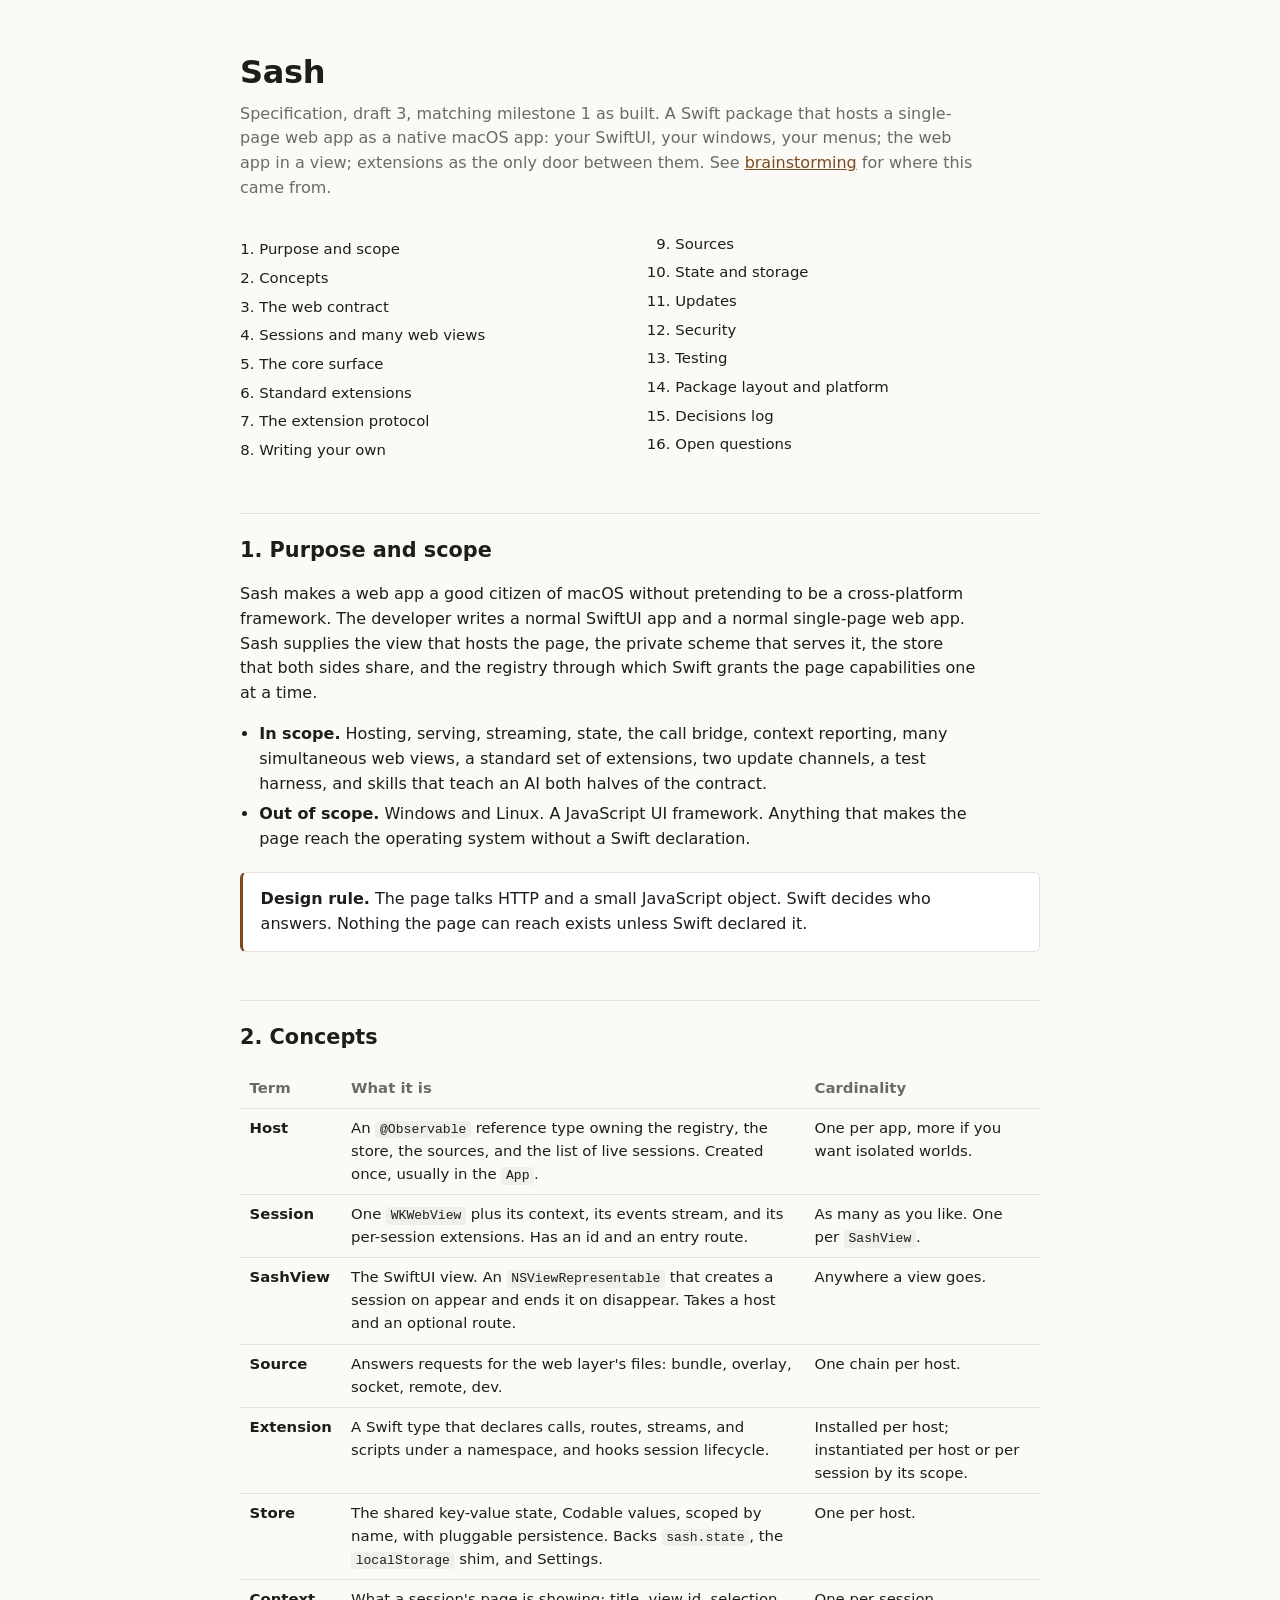
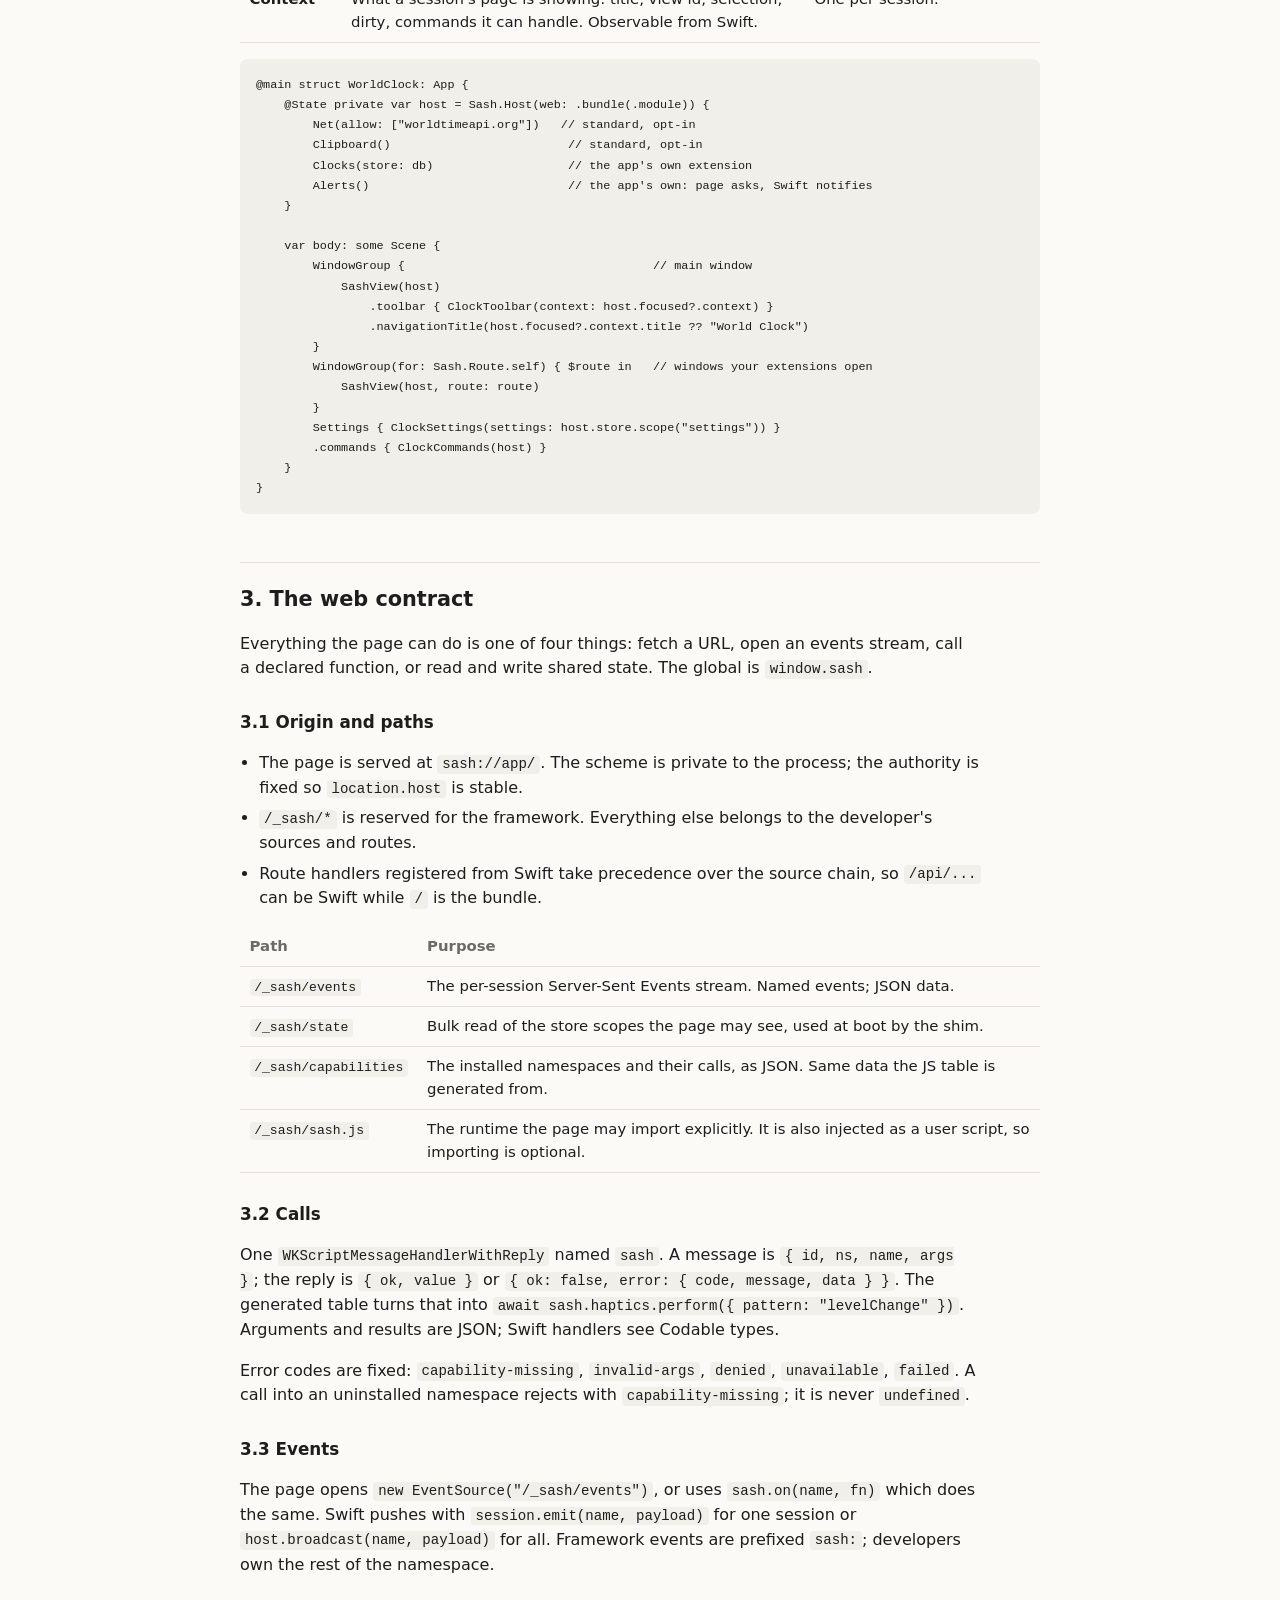
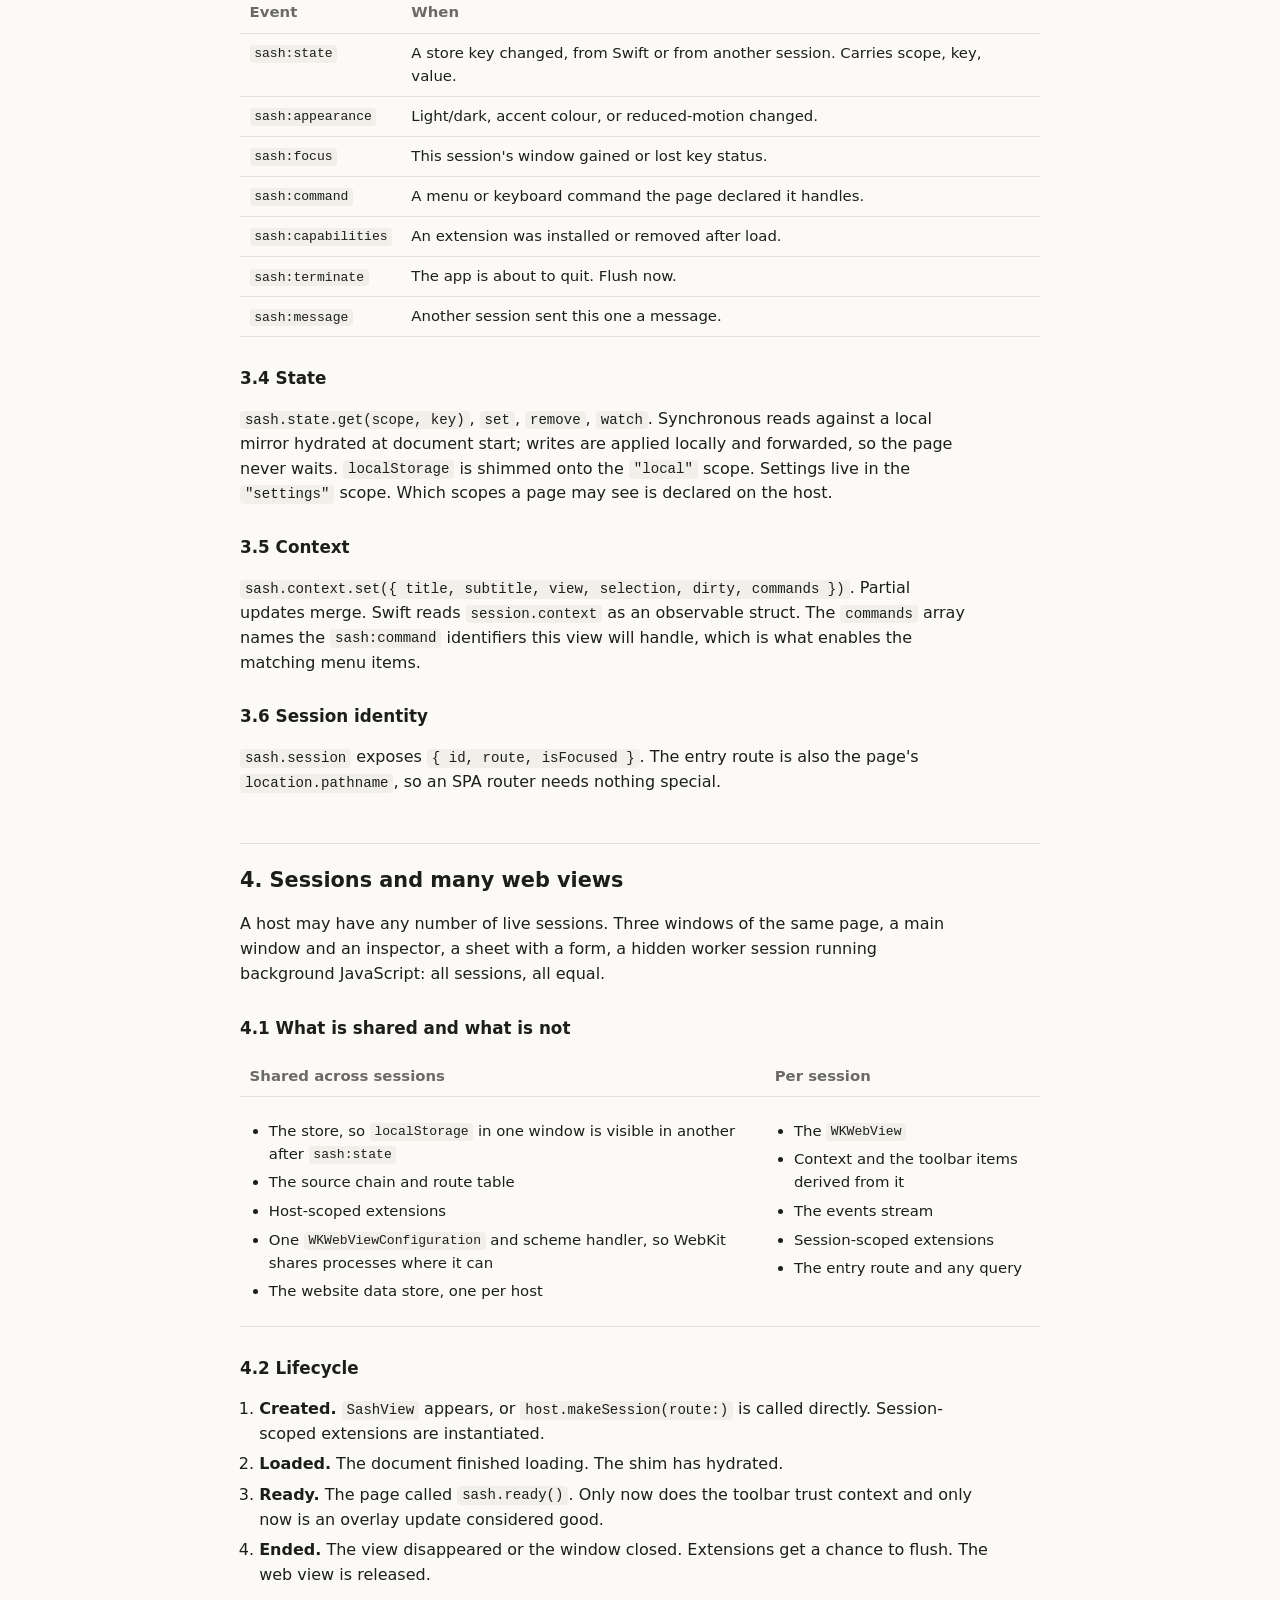
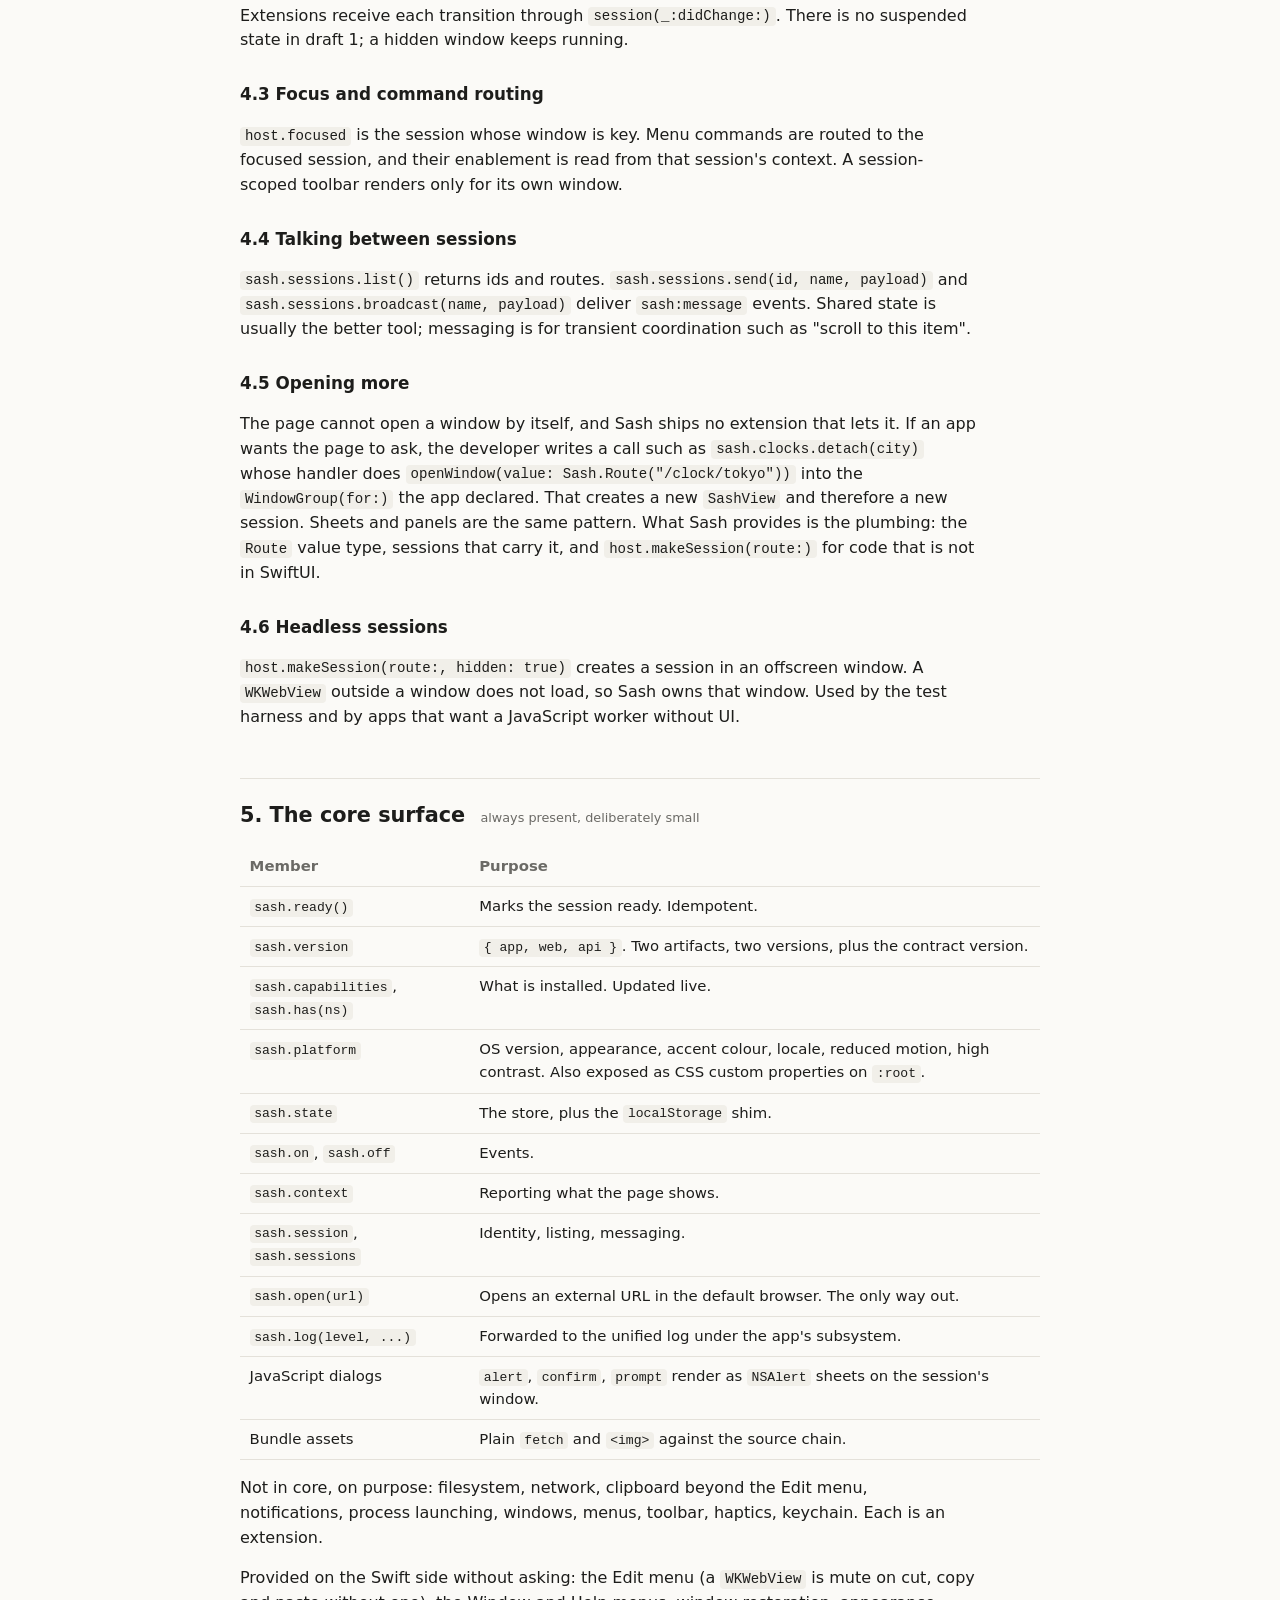
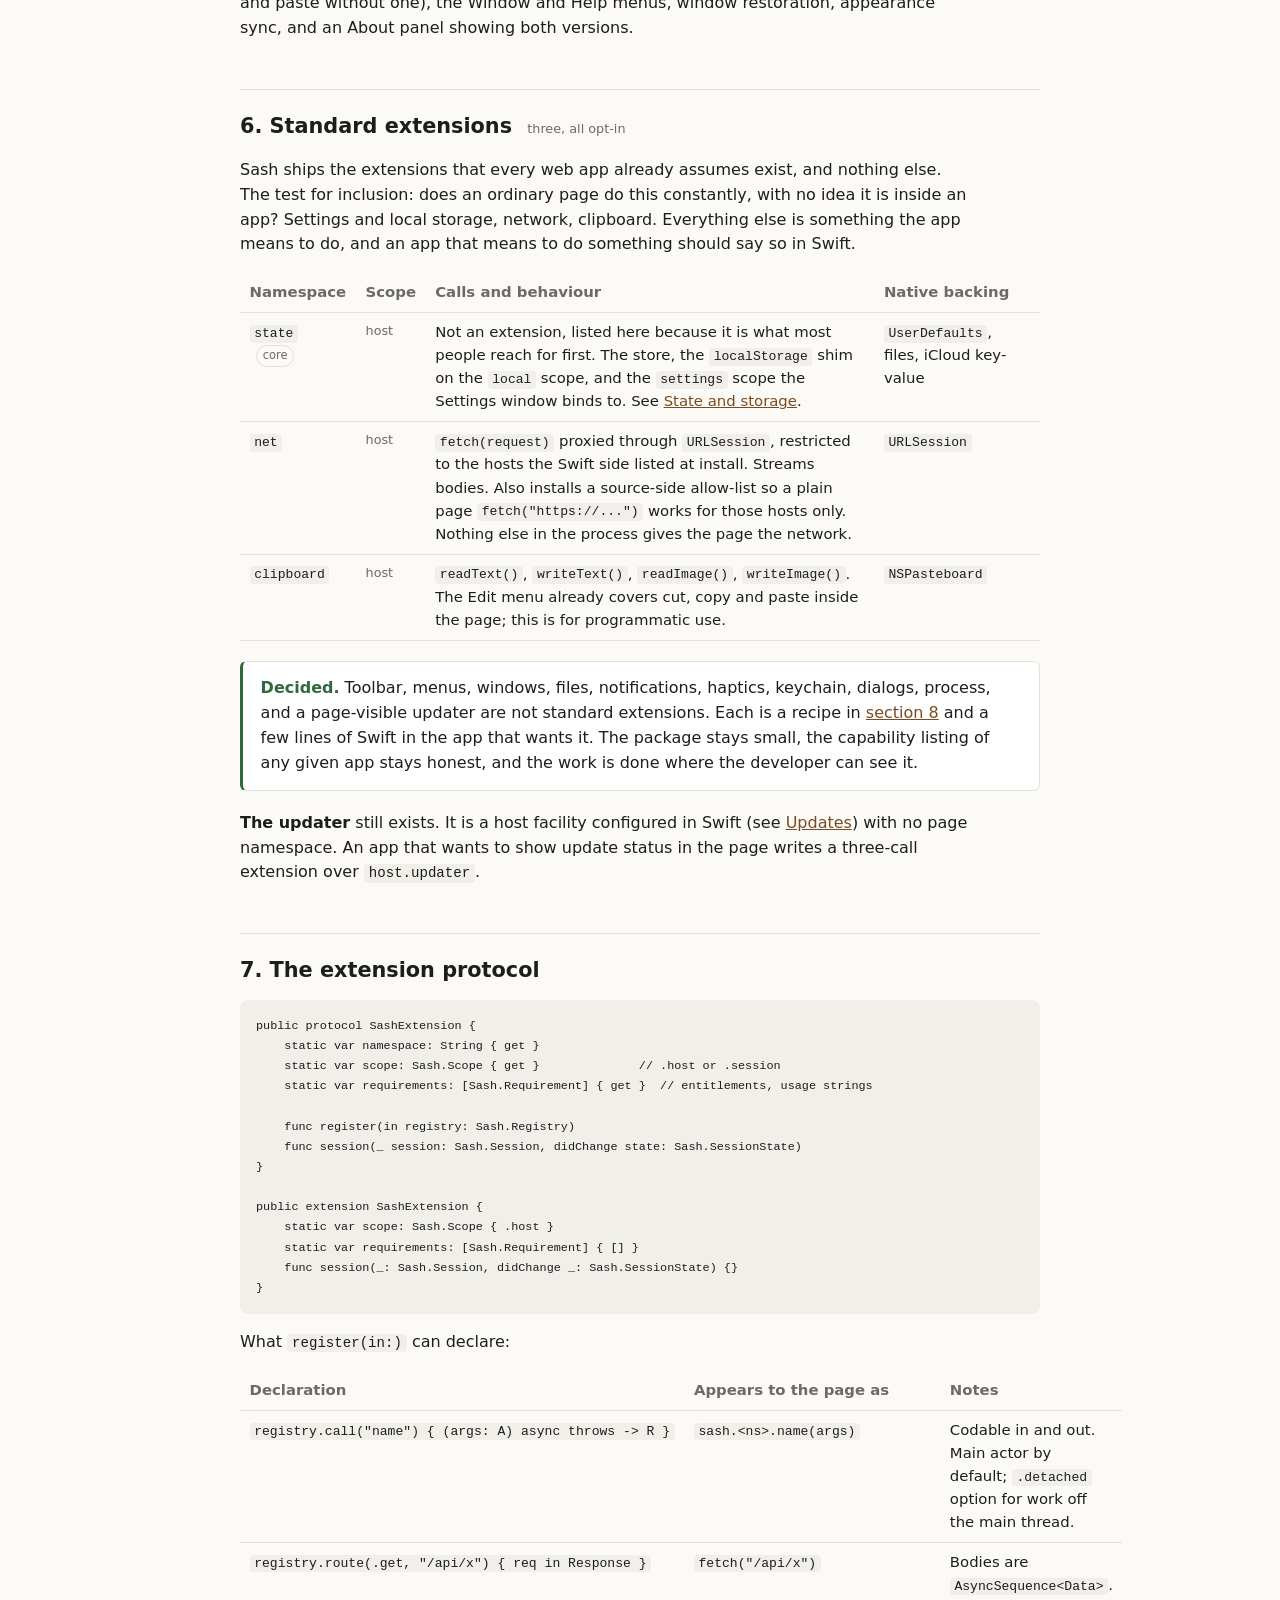
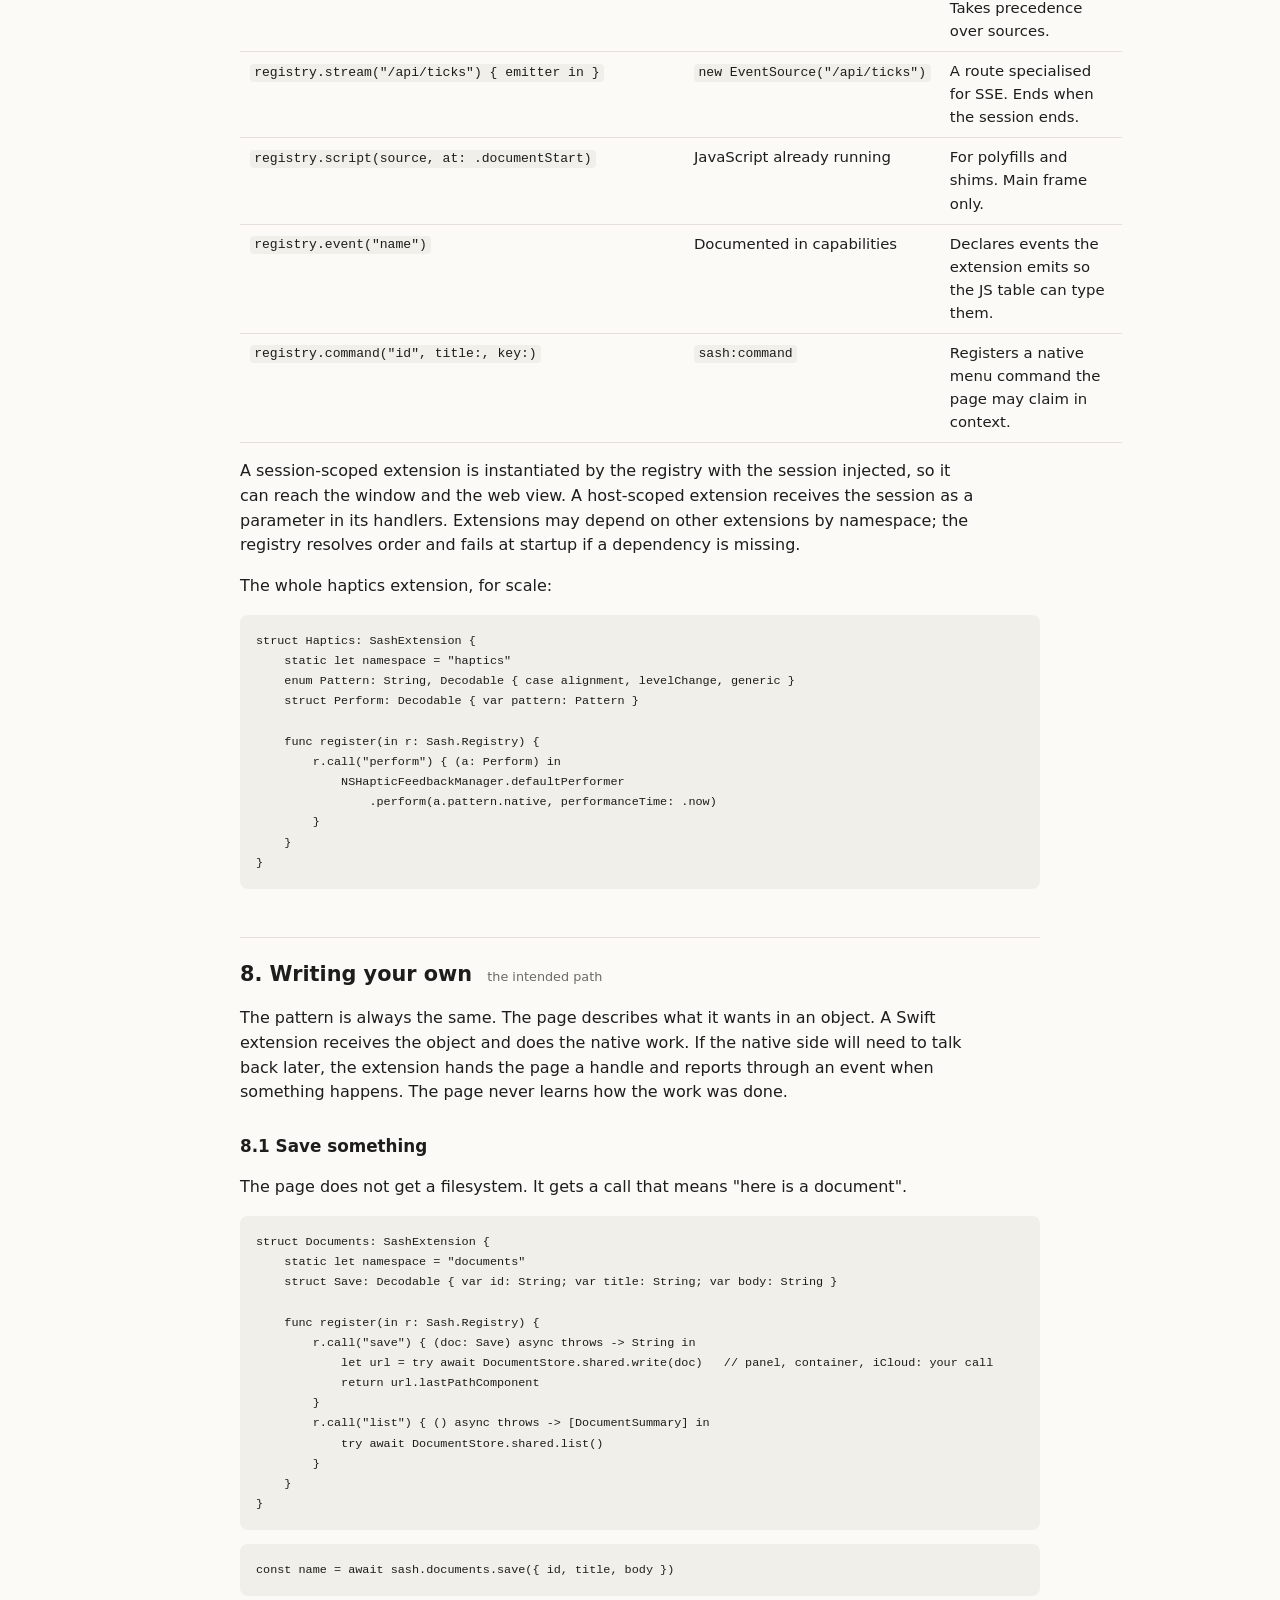
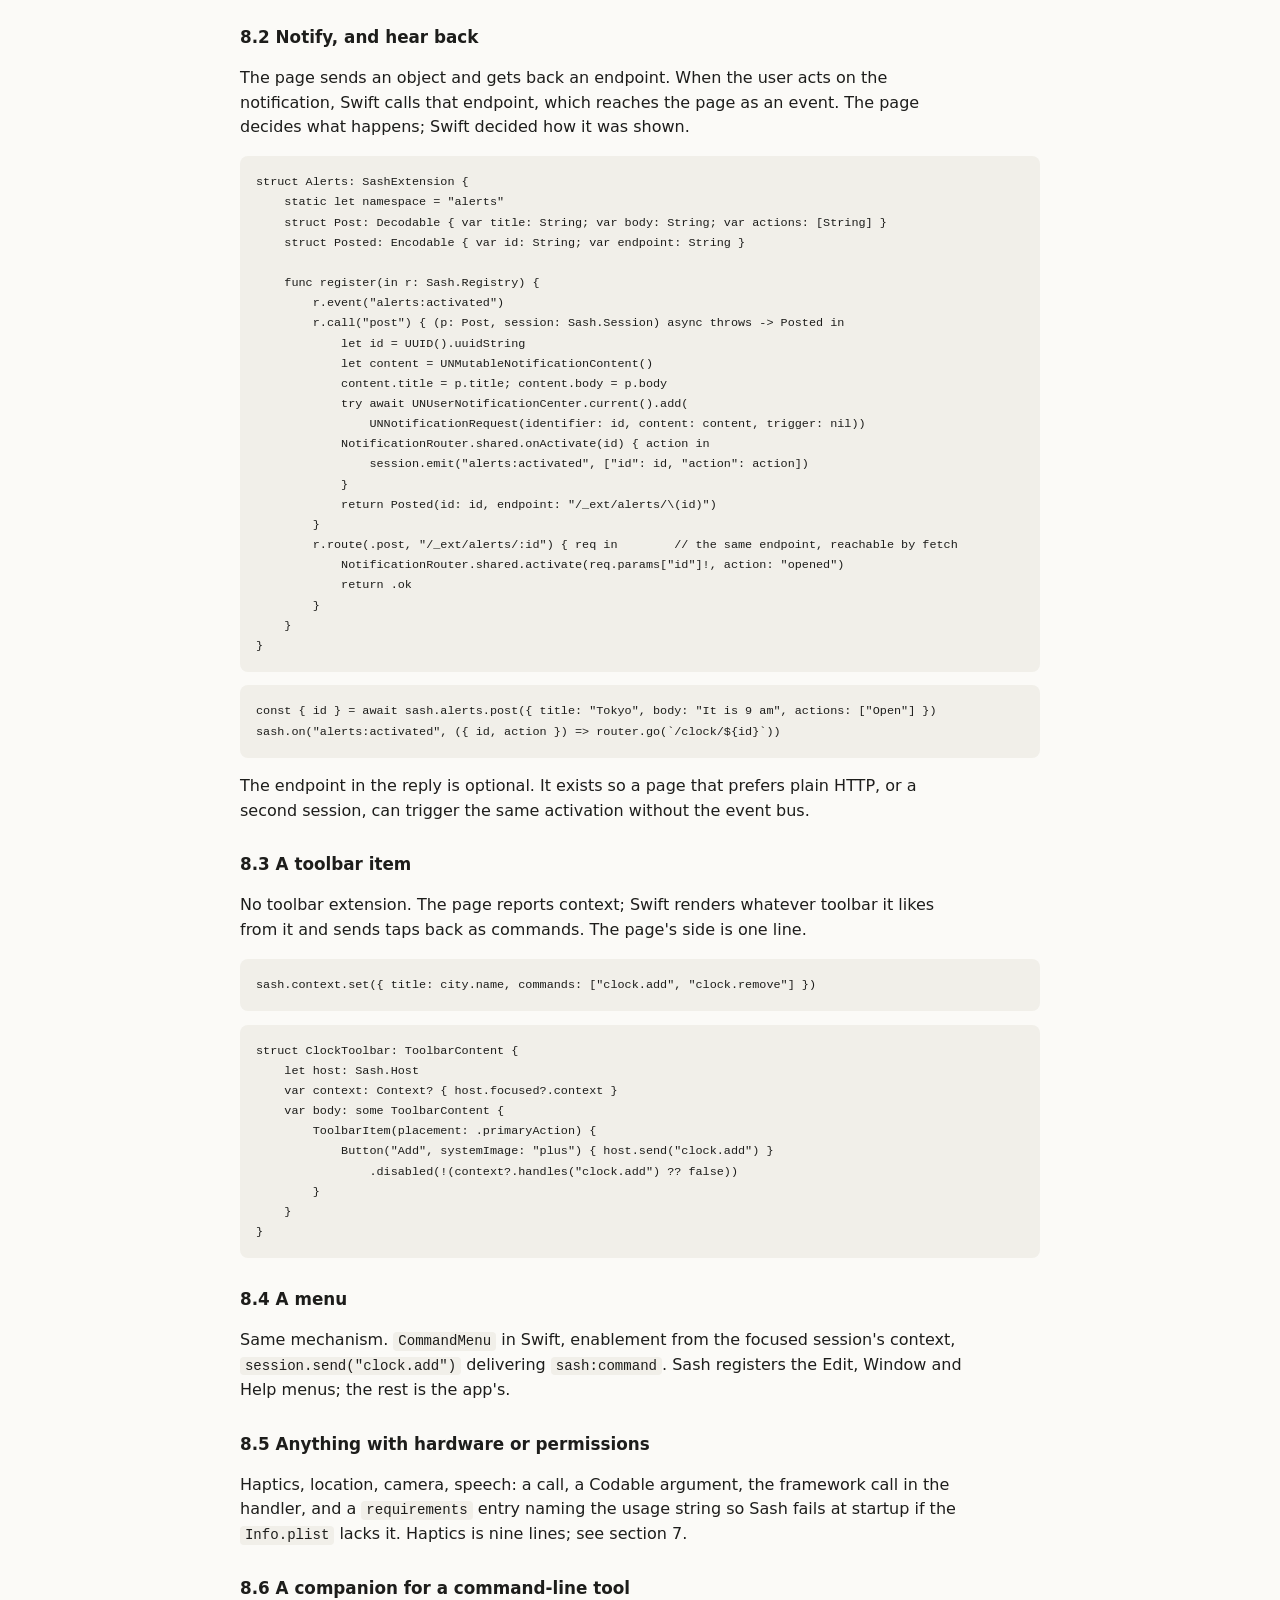
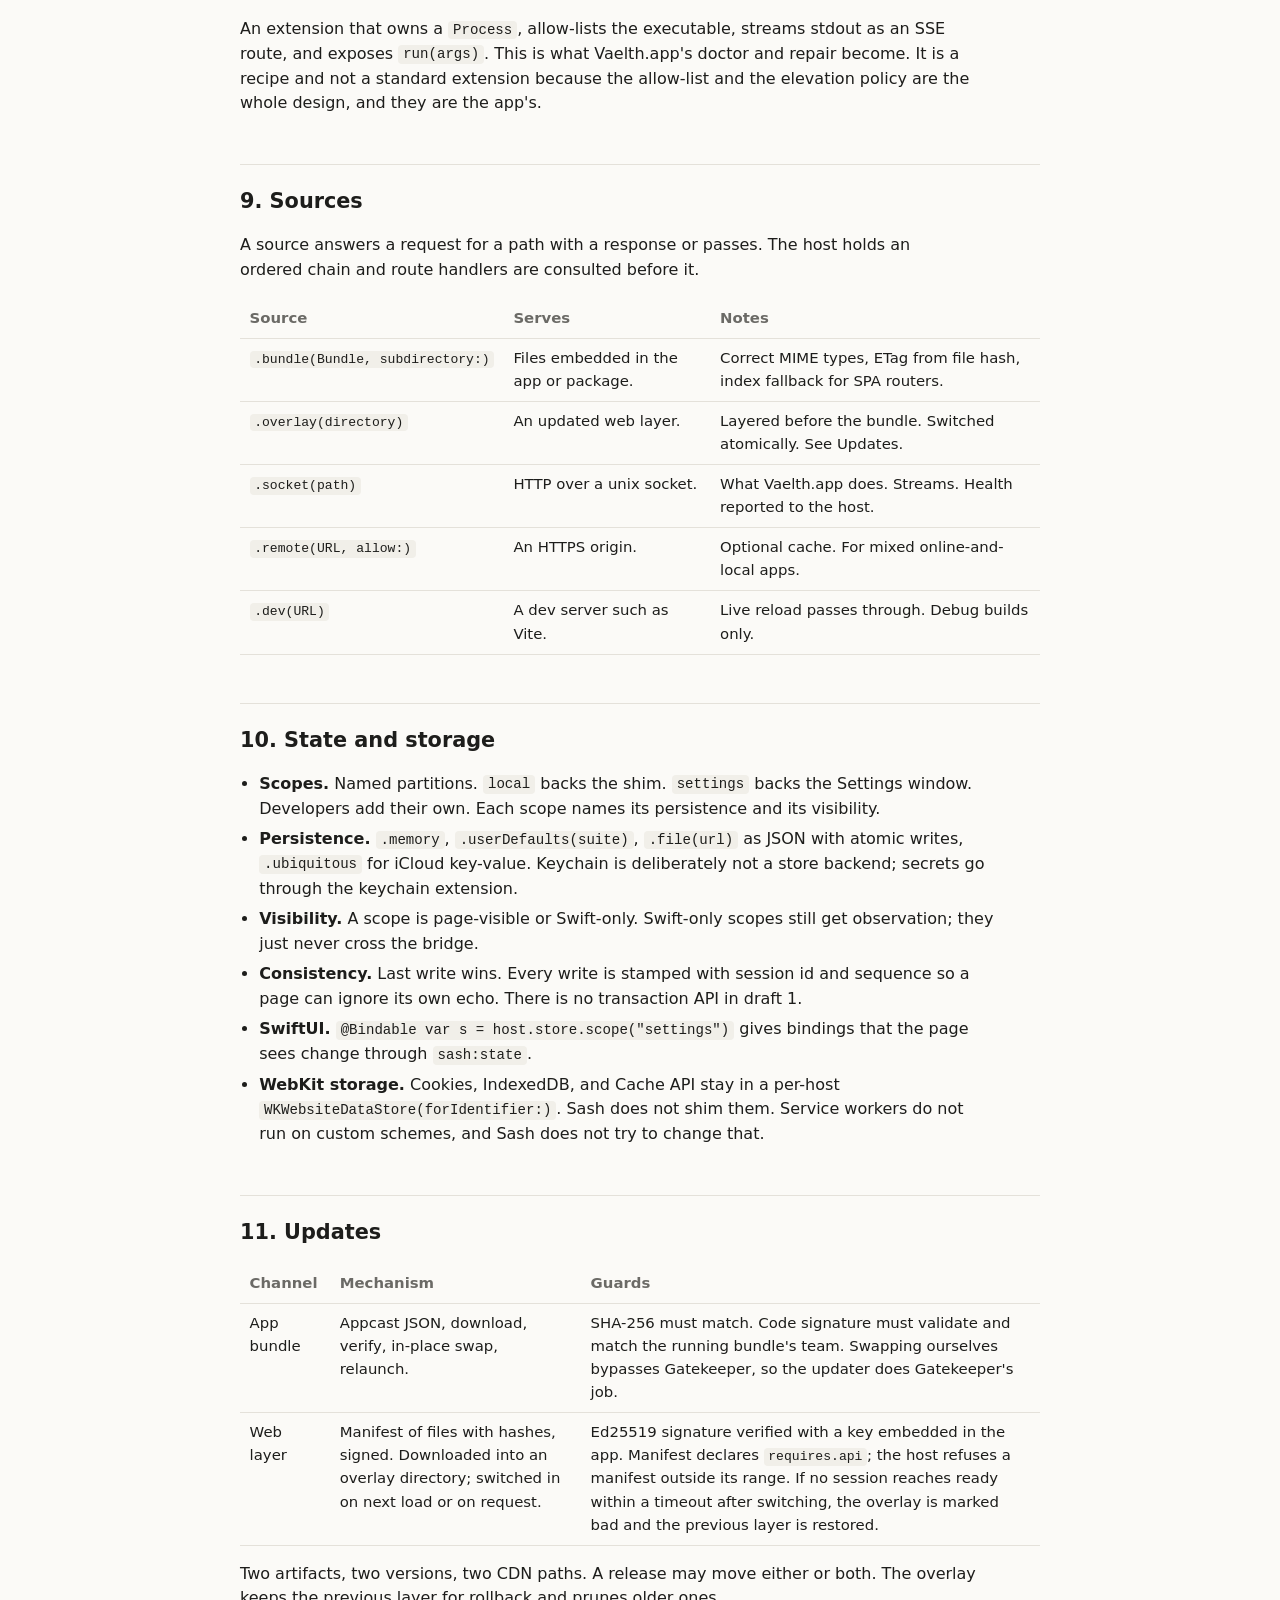
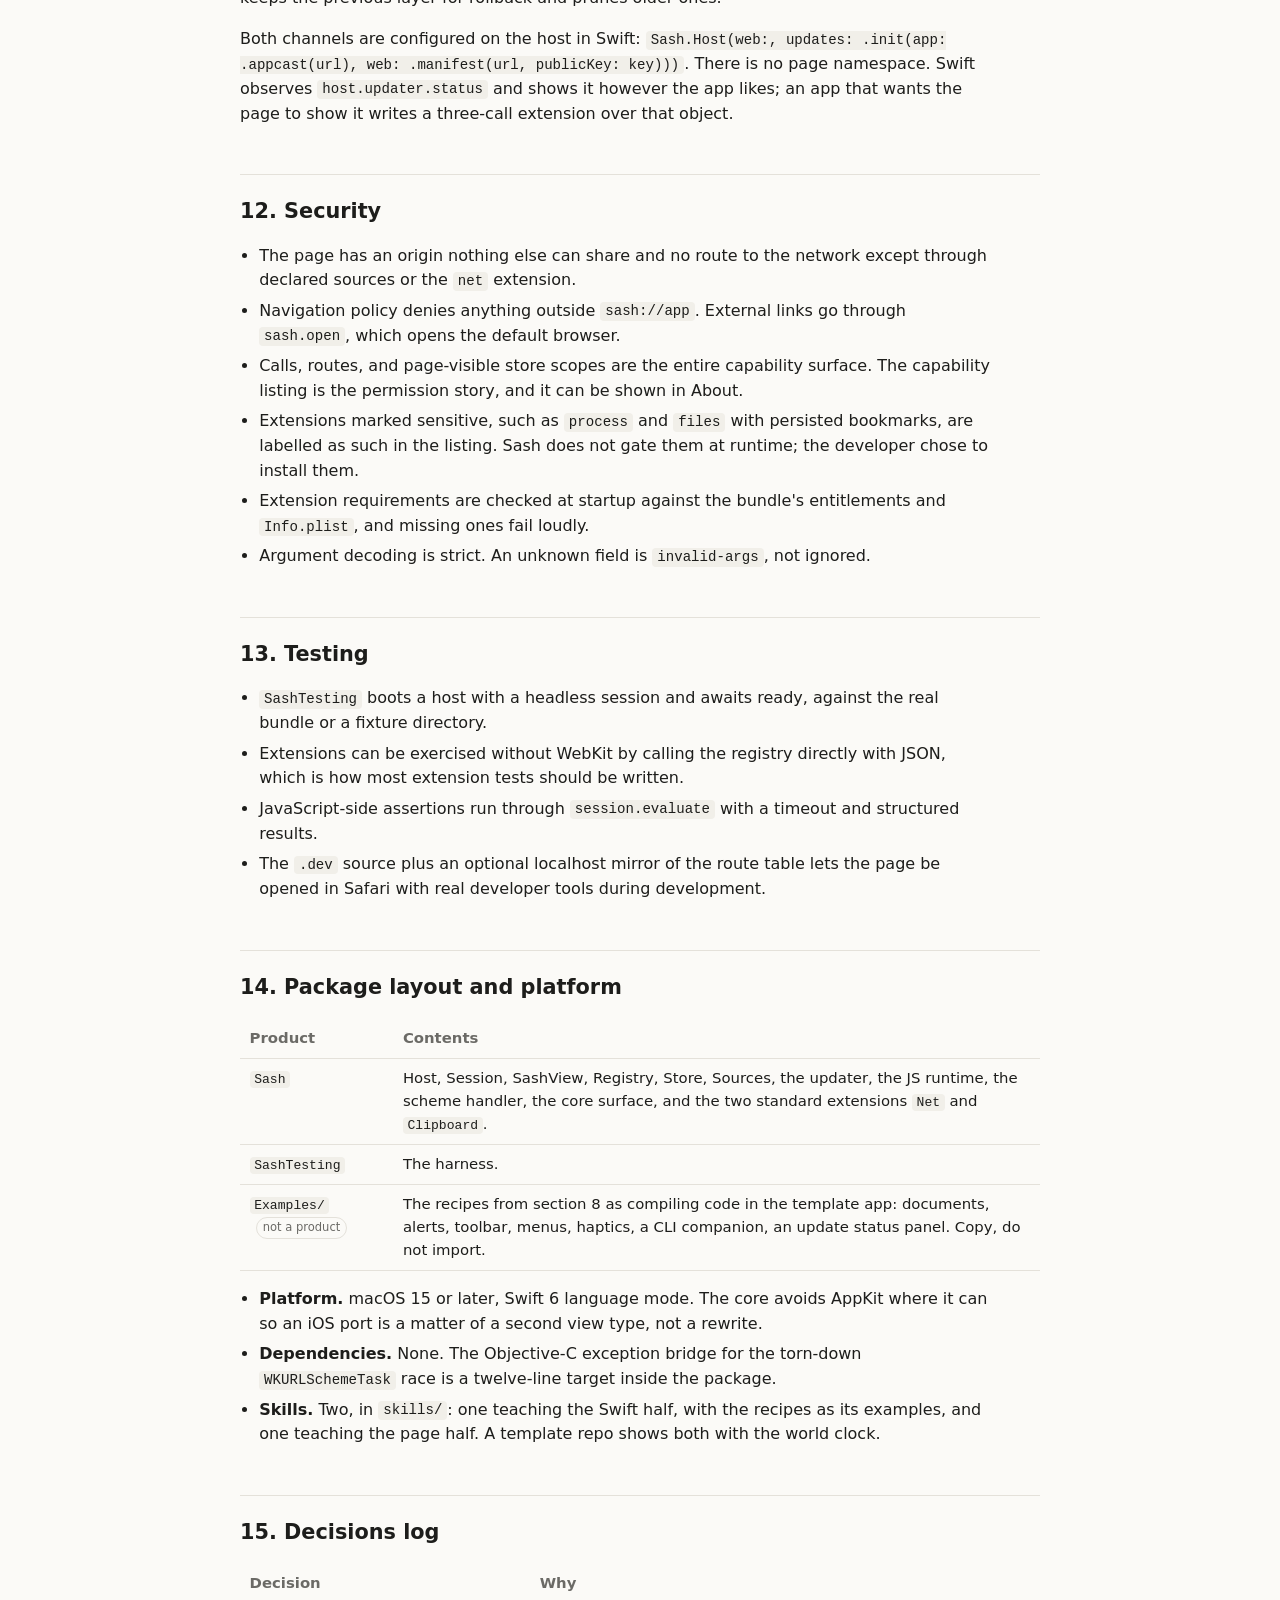
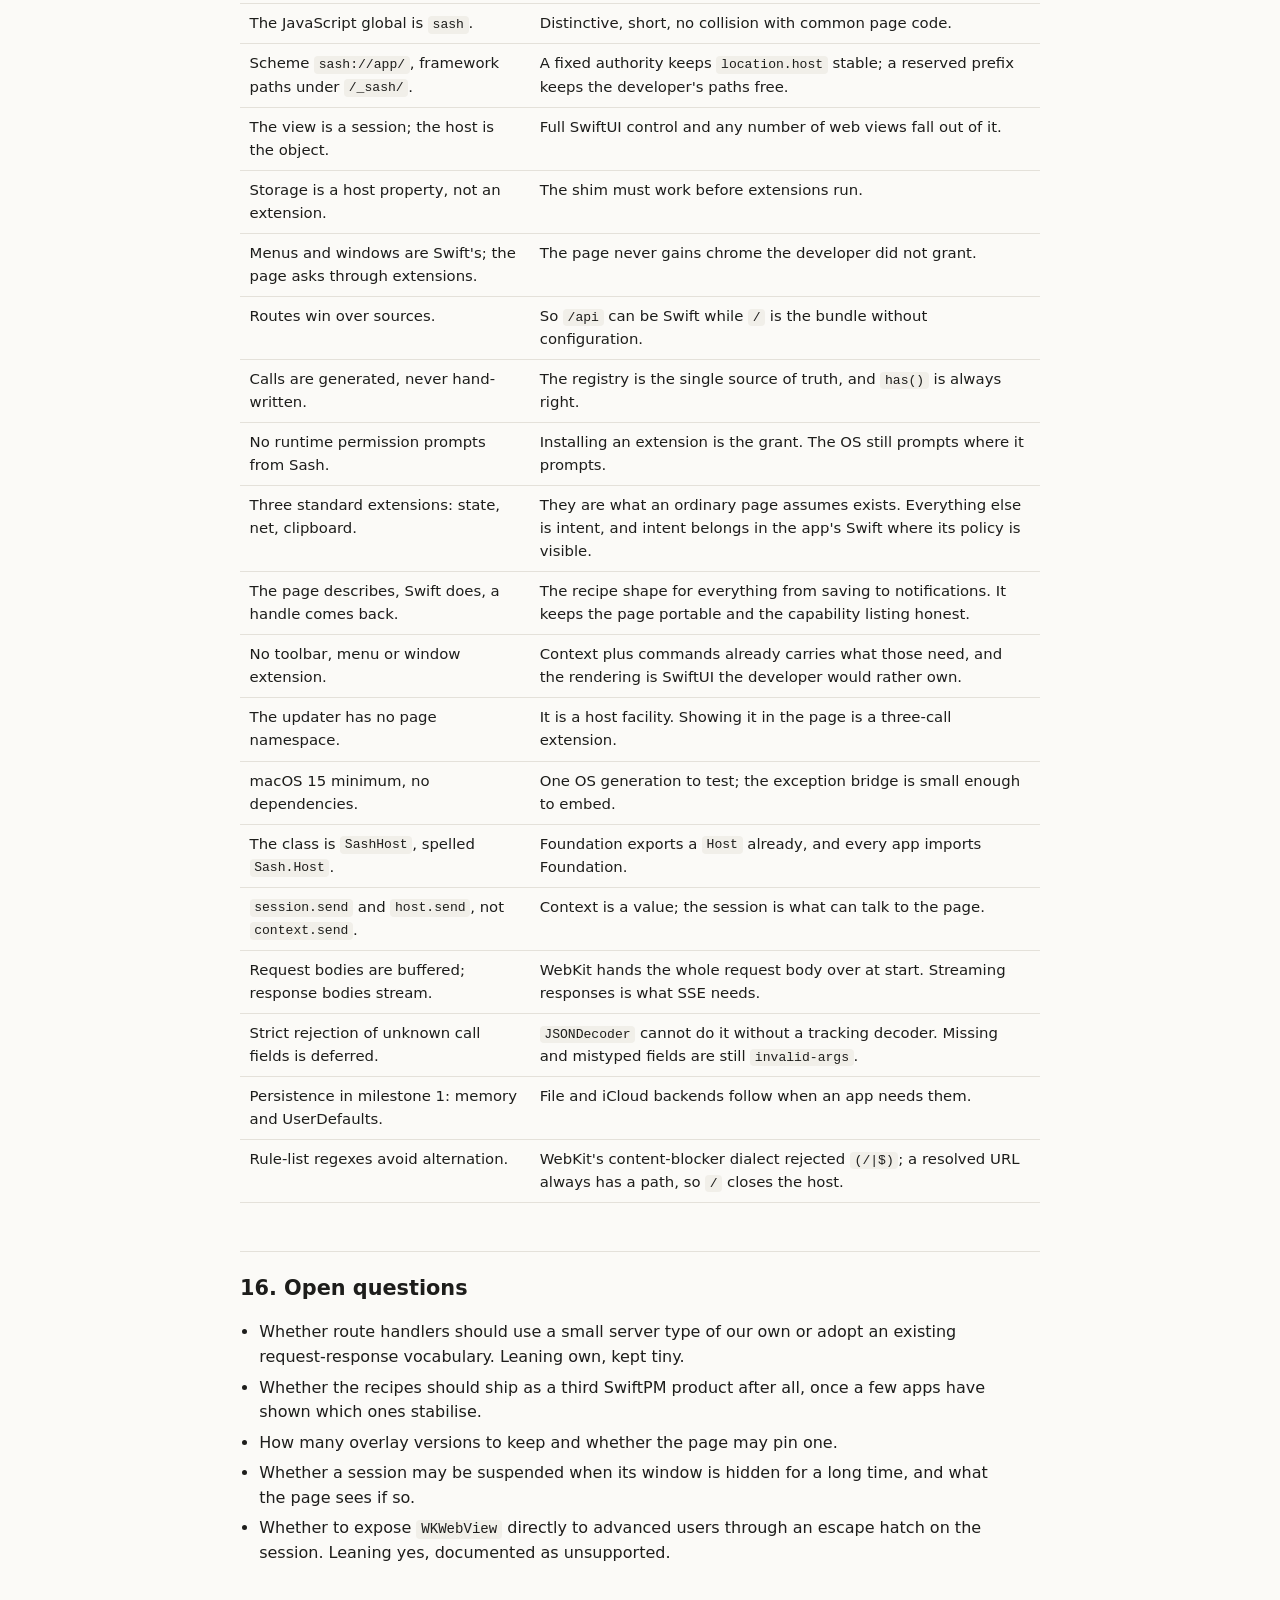
==== commit 0fe553e9: "Example apps, READMEs, and spec draft 3 matching what was built Co-Authored-By: Claude Fable 5.1 <no" ====
--- a/docs/spec.html
+++ b/docs/spec.html
@@ -53,7 +53,7 @@
 <body>
 <main>
   <h1>Sash</h1>
-  <p class="sub">Specification, draft 2. A Swift package that hosts a single-page web app as a native
+  <p class="sub">Specification, draft 3, matching milestone 1 as built. A Swift package that hosts a single-page web app as a native
      macOS app: your SwiftUI, your windows, your menus; the web app in a view; extensions as the only door
      between them. See <a href="brainstorming.html">brainstorming</a> for where this came from.</p>
 
@@ -461,11 +461,12 @@
      sends taps back as commands. The page's side is one line.</p>
   <pre><code>sash.context.set({ title: city.name, commands: ["clock.add", "clock.remove"] })</code></pre>
   <pre><code>struct ClockToolbar: ToolbarContent {
-    let context: Sash.Context?
+    let host: Sash.Host
+    var context: Context? { host.focused?.context }
     var body: some ToolbarContent {
         ToolbarItem(placement: .primaryAction) {
-            Button("Add", systemImage: "plus") { context?.send("clock.add") }
-                .disabled(!(context?.commands.contains("clock.add") ?? false))
+            Button("Add", systemImage: "plus") { host.send("clock.add") }
+                .disabled(!(context?.handles("clock.add") ?? false))
         }
     }
 }</code></pre>
@@ -581,11 +582,10 @@
     <tr><td><code>Examples/</code> <span class="status">not a product</span></td><td>The recipes from section 8 as compiling code in the template app: documents, alerts, toolbar, menus, haptics, a CLI companion, an update status panel. Copy, do not import.</td></tr>
   </table>
   <ul>
-    <li><b>Platform.</b> macOS 14 or later in draft 1, for <code>@Observable</code> and
-        <code>WKWebsiteDataStore(forIdentifier:)</code>. The core avoids AppKit where it can so an iOS
-        port is a matter of a second view type and a second UI product, not a rewrite.</li>
-    <li><b>Dependencies.</b> One: the Objective-C exception bridge for the torn-down
-        <code>WKURLSchemeTask</code> race. Everything else is the SDK.</li>
+    <li><b>Platform.</b> macOS 15 or later, Swift 6 language mode. The core avoids AppKit where it
+        can so an iOS port is a matter of a second view type, not a rewrite.</li>
+    <li><b>Dependencies.</b> None. The Objective-C exception bridge for the torn-down
+        <code>WKURLSchemeTask</code> race is a twelve-line target inside the package.</li>
     <li><b>Skills.</b> Two, in <code>skills/</code>: one teaching the Swift half, with the recipes as its
         examples, and one teaching the page half. A template repo shows both with the world clock.</li>
   </ul>
@@ -606,7 +606,13 @@
     <tr><td>The page describes, Swift does, a handle comes back.</td><td>The recipe shape for everything from saving to notifications. It keeps the page portable and the capability listing honest.</td></tr>
     <tr><td>No toolbar, menu or window extension.</td><td>Context plus commands already carries what those need, and the rendering is SwiftUI the developer would rather own.</td></tr>
     <tr><td>The updater has no page namespace.</td><td>It is a host facility. Showing it in the page is a three-call extension.</td></tr>
-    <tr><td>macOS 14 minimum.</td><td>Observable and identifier-based website data stores.</td></tr>
+    <tr><td>macOS 15 minimum, no dependencies.</td><td>One OS generation to test; the exception bridge is small enough to embed.</td></tr>
+    <tr><td>The class is <code>SashHost</code>, spelled <code>Sash.Host</code>.</td><td>Foundation exports a <code>Host</code> already, and every app imports Foundation.</td></tr>
+    <tr><td><code>session.send</code> and <code>host.send</code>, not <code>context.send</code>.</td><td>Context is a value; the session is what can talk to the page.</td></tr>
+    <tr><td>Request bodies are buffered; response bodies stream.</td><td>WebKit hands the whole request body over at start. Streaming responses is what SSE needs.</td></tr>
+    <tr><td>Strict rejection of unknown call fields is deferred.</td><td><code>JSONDecoder</code> cannot do it without a tracking decoder. Missing and mistyped fields are still <code>invalid-args</code>.</td></tr>
+    <tr><td>Persistence in milestone 1: memory and UserDefaults.</td><td>File and iCloud backends follow when an app needs them.</td></tr>
+    <tr><td>Rule-list regexes avoid alternation.</td><td>WebKit's content-blocker dialect rejected <code>(/|$)</code>; a resolved URL always has a path, so <code>/</code> closes the host.</td></tr>
   </table>
 
   <!-- ============================================================ -->
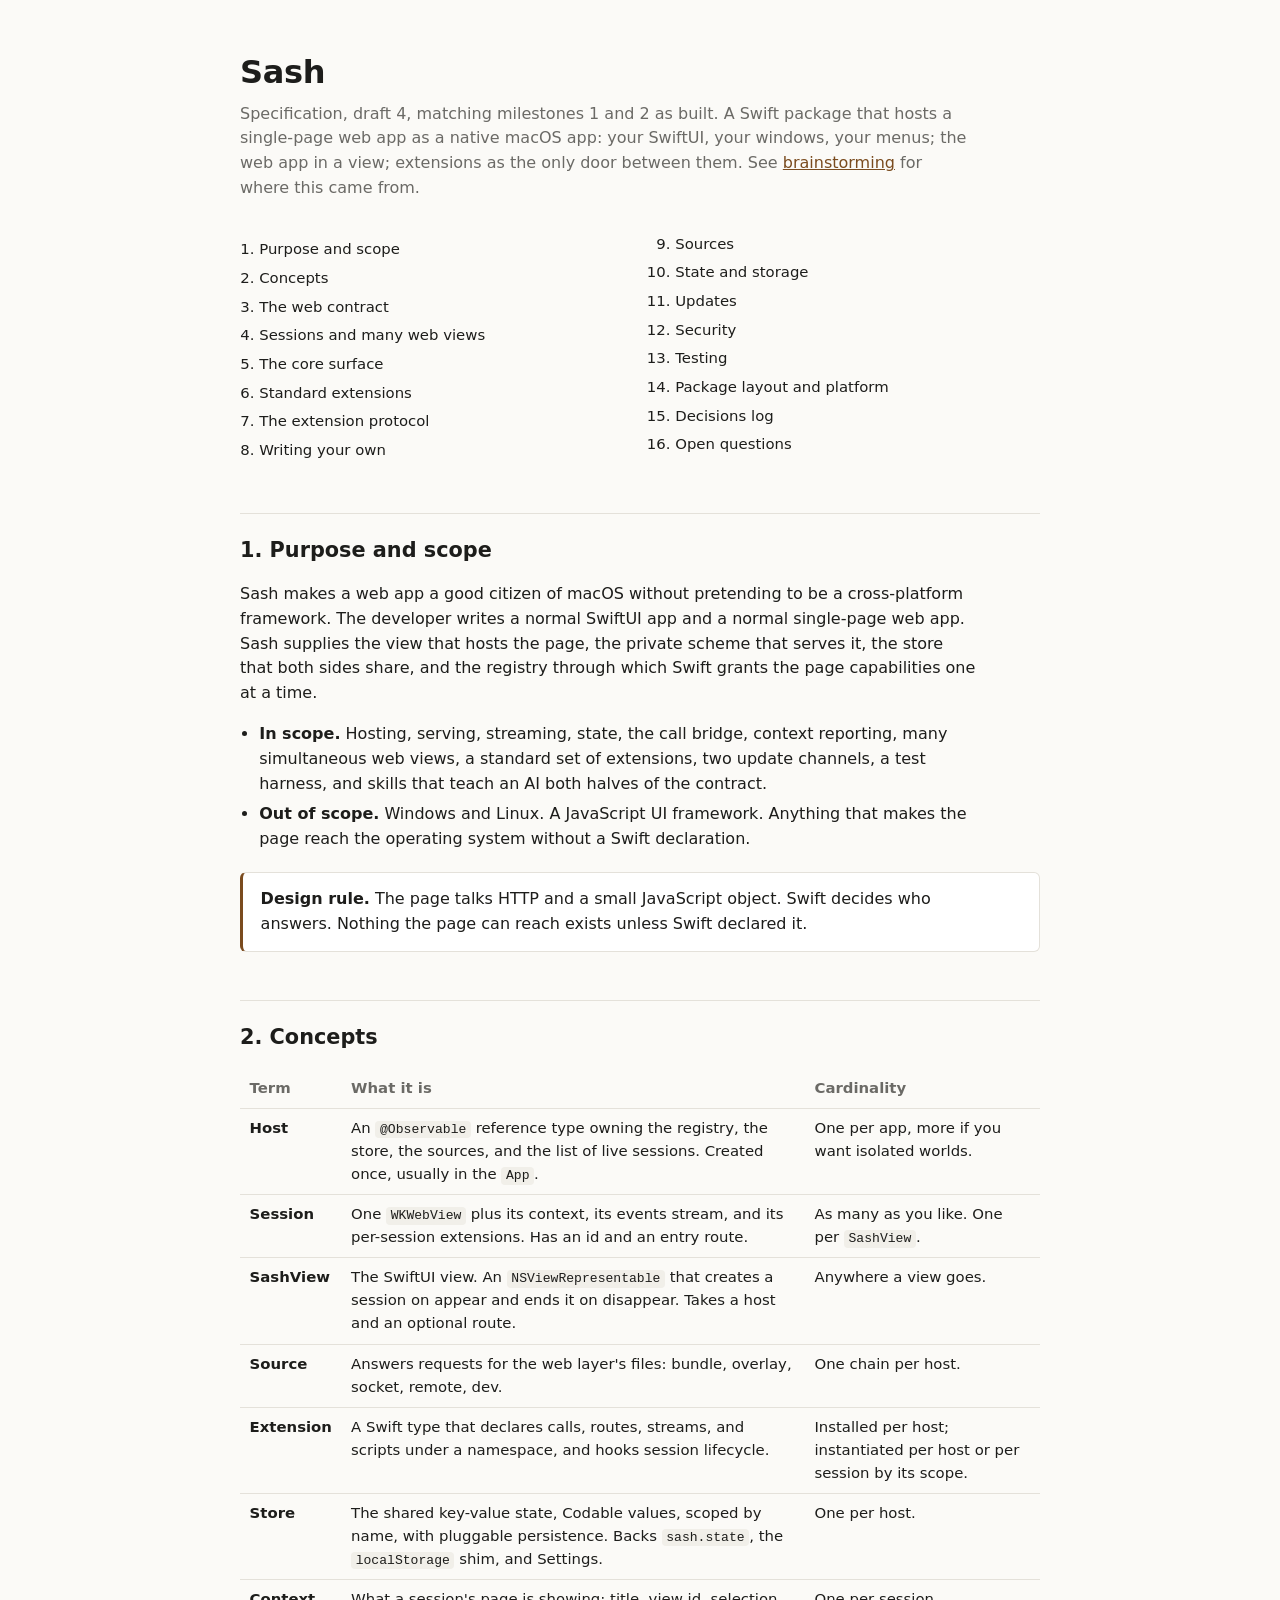
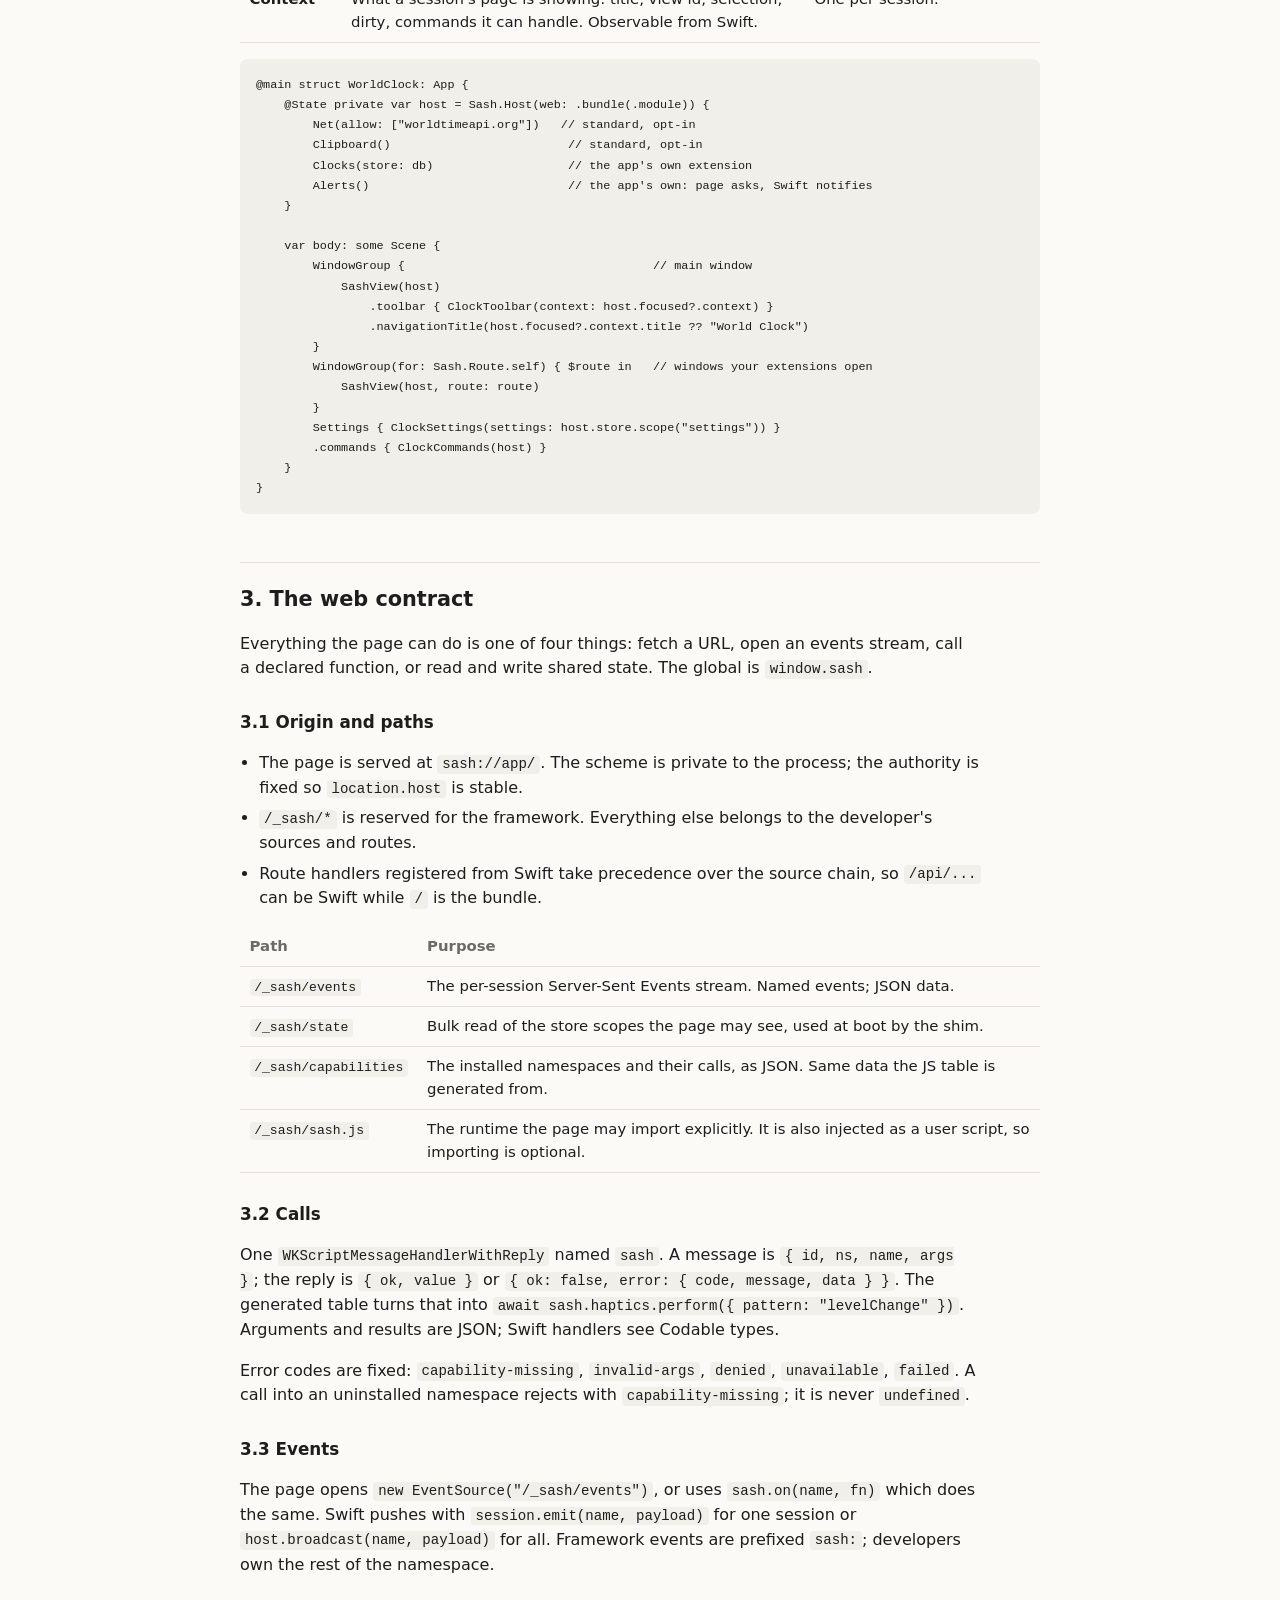
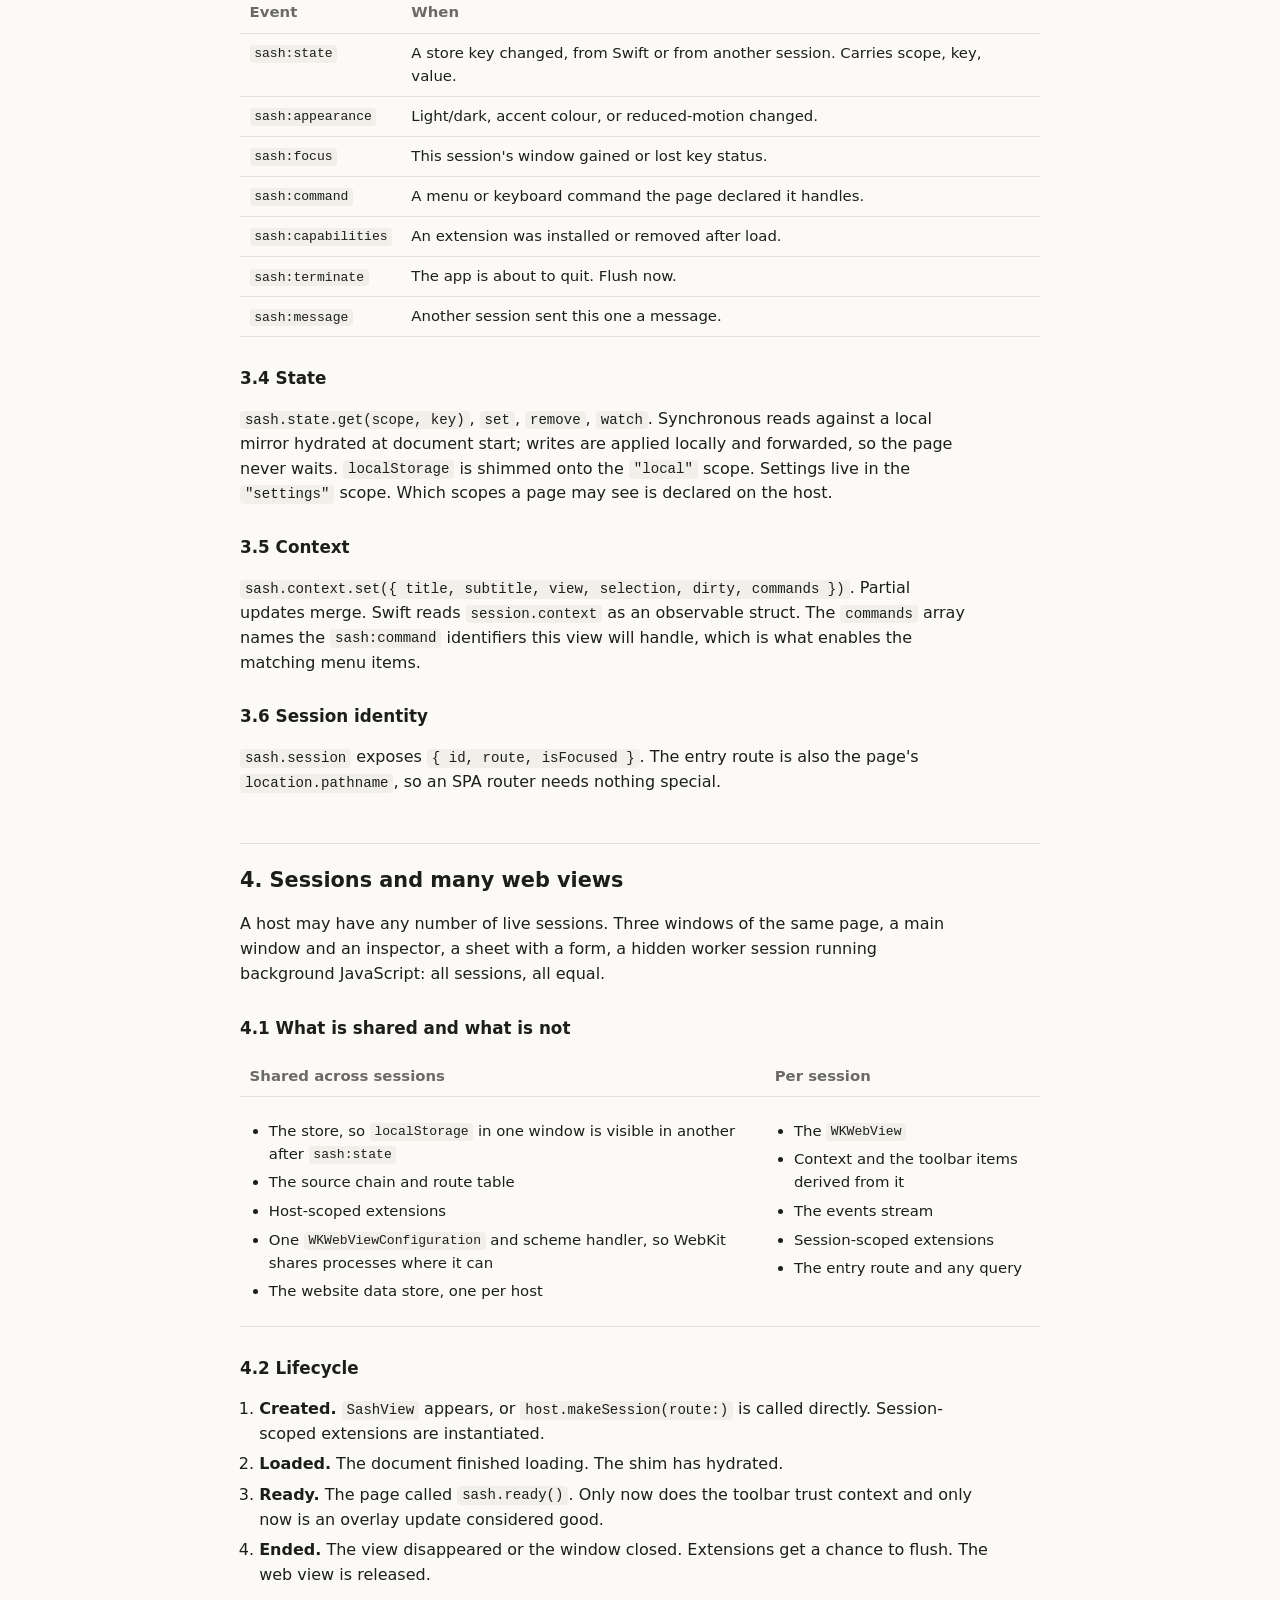
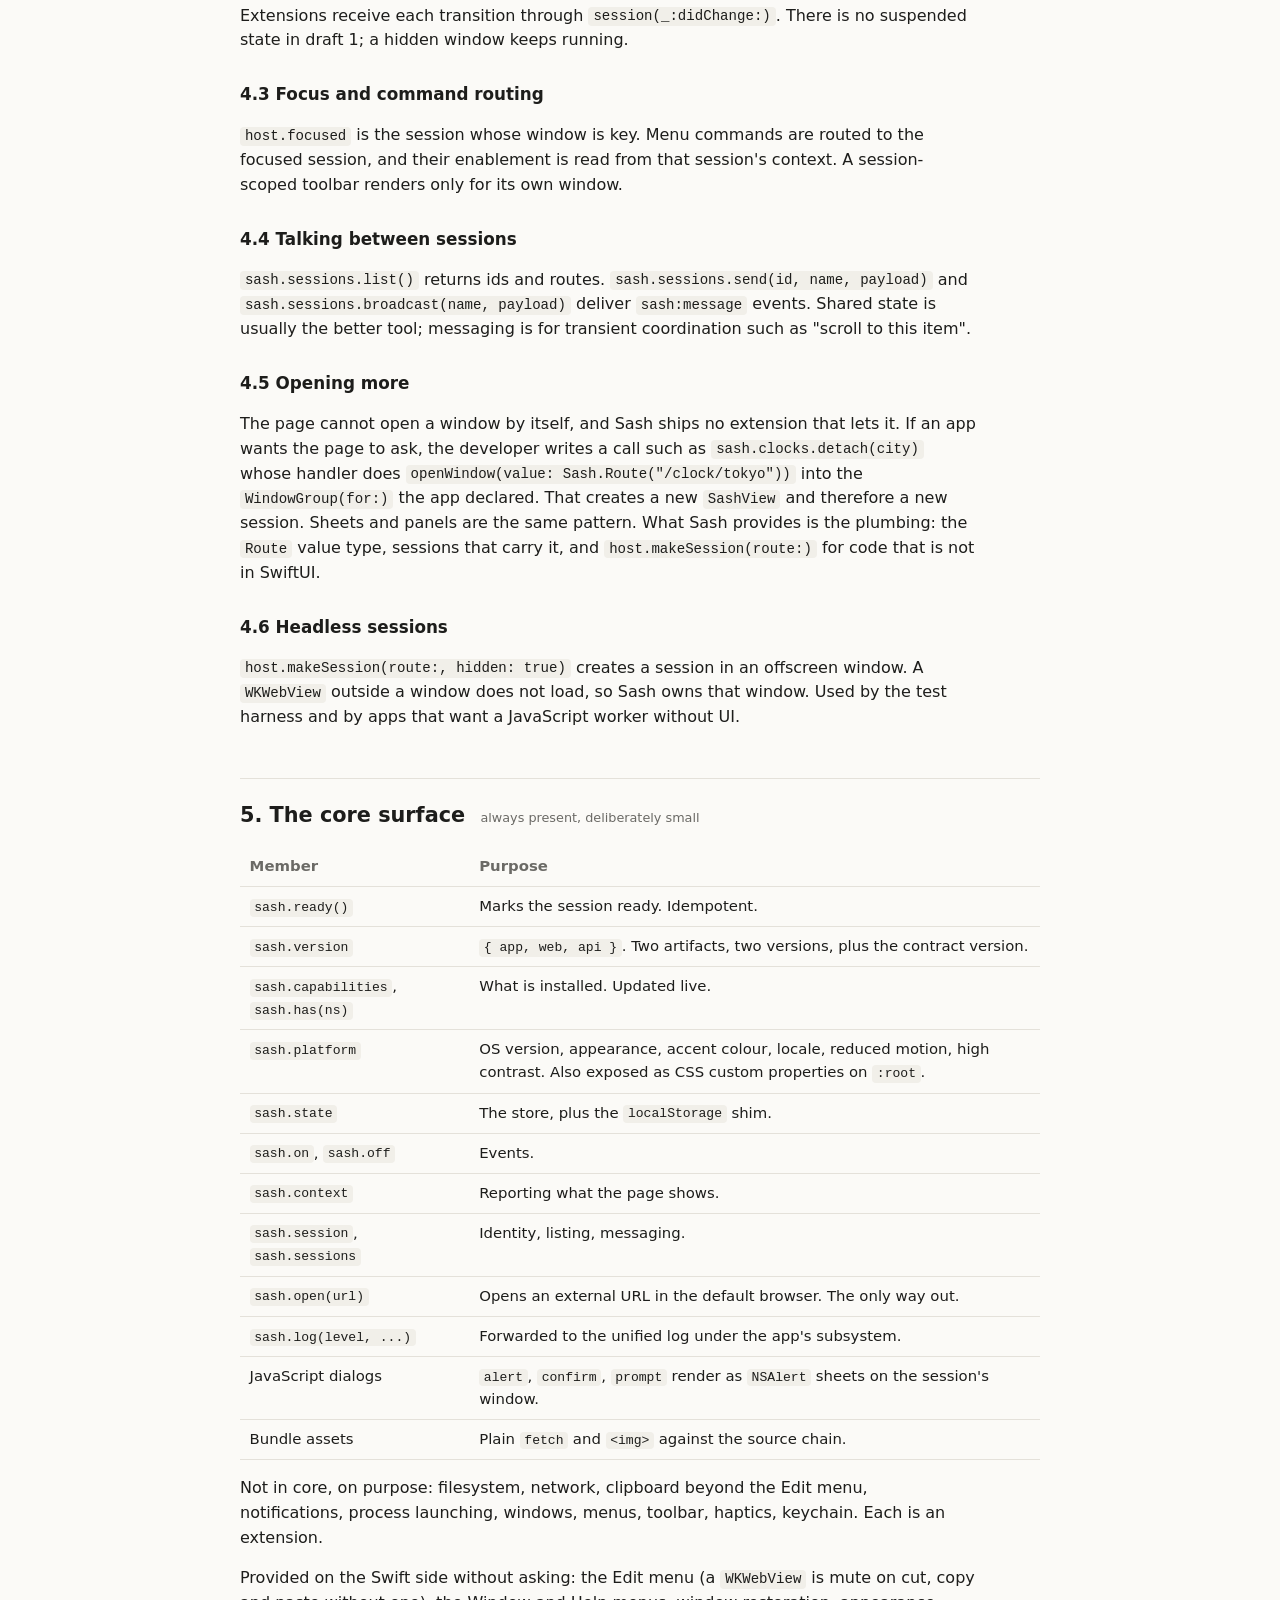
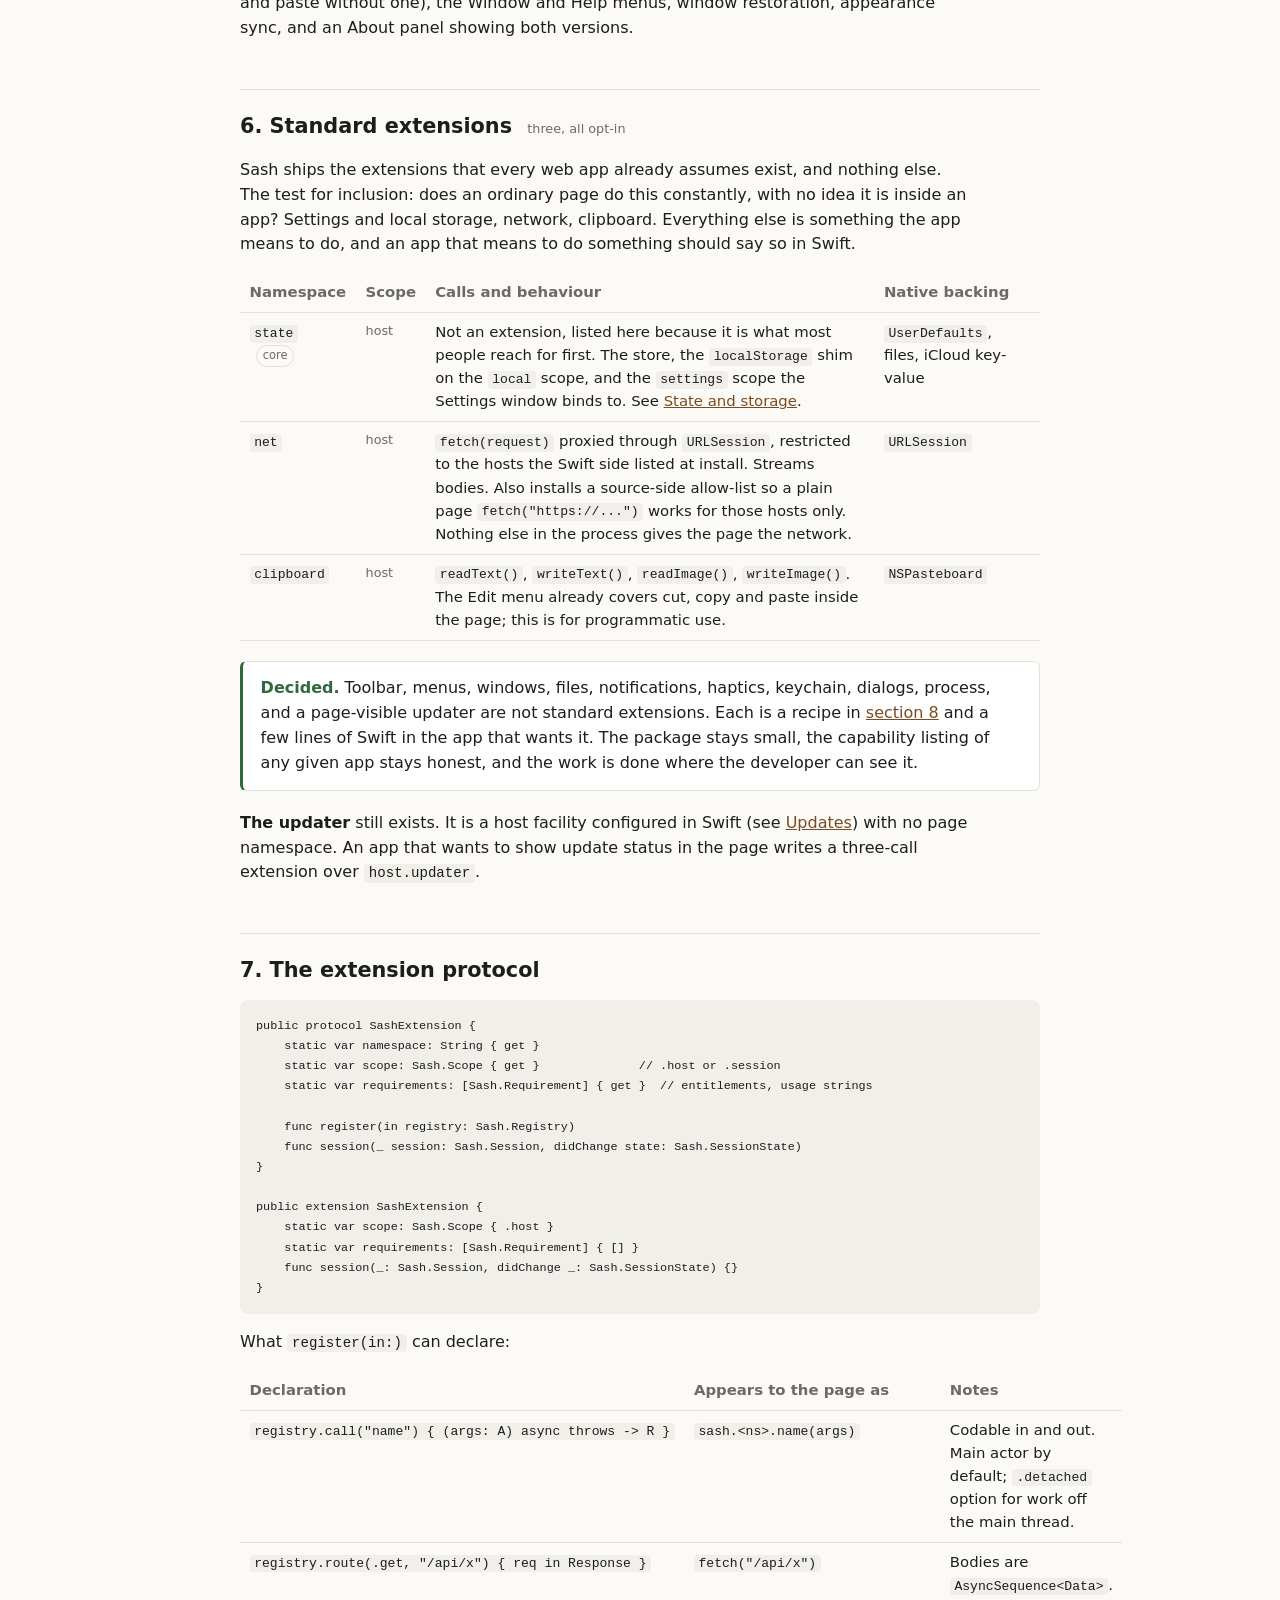
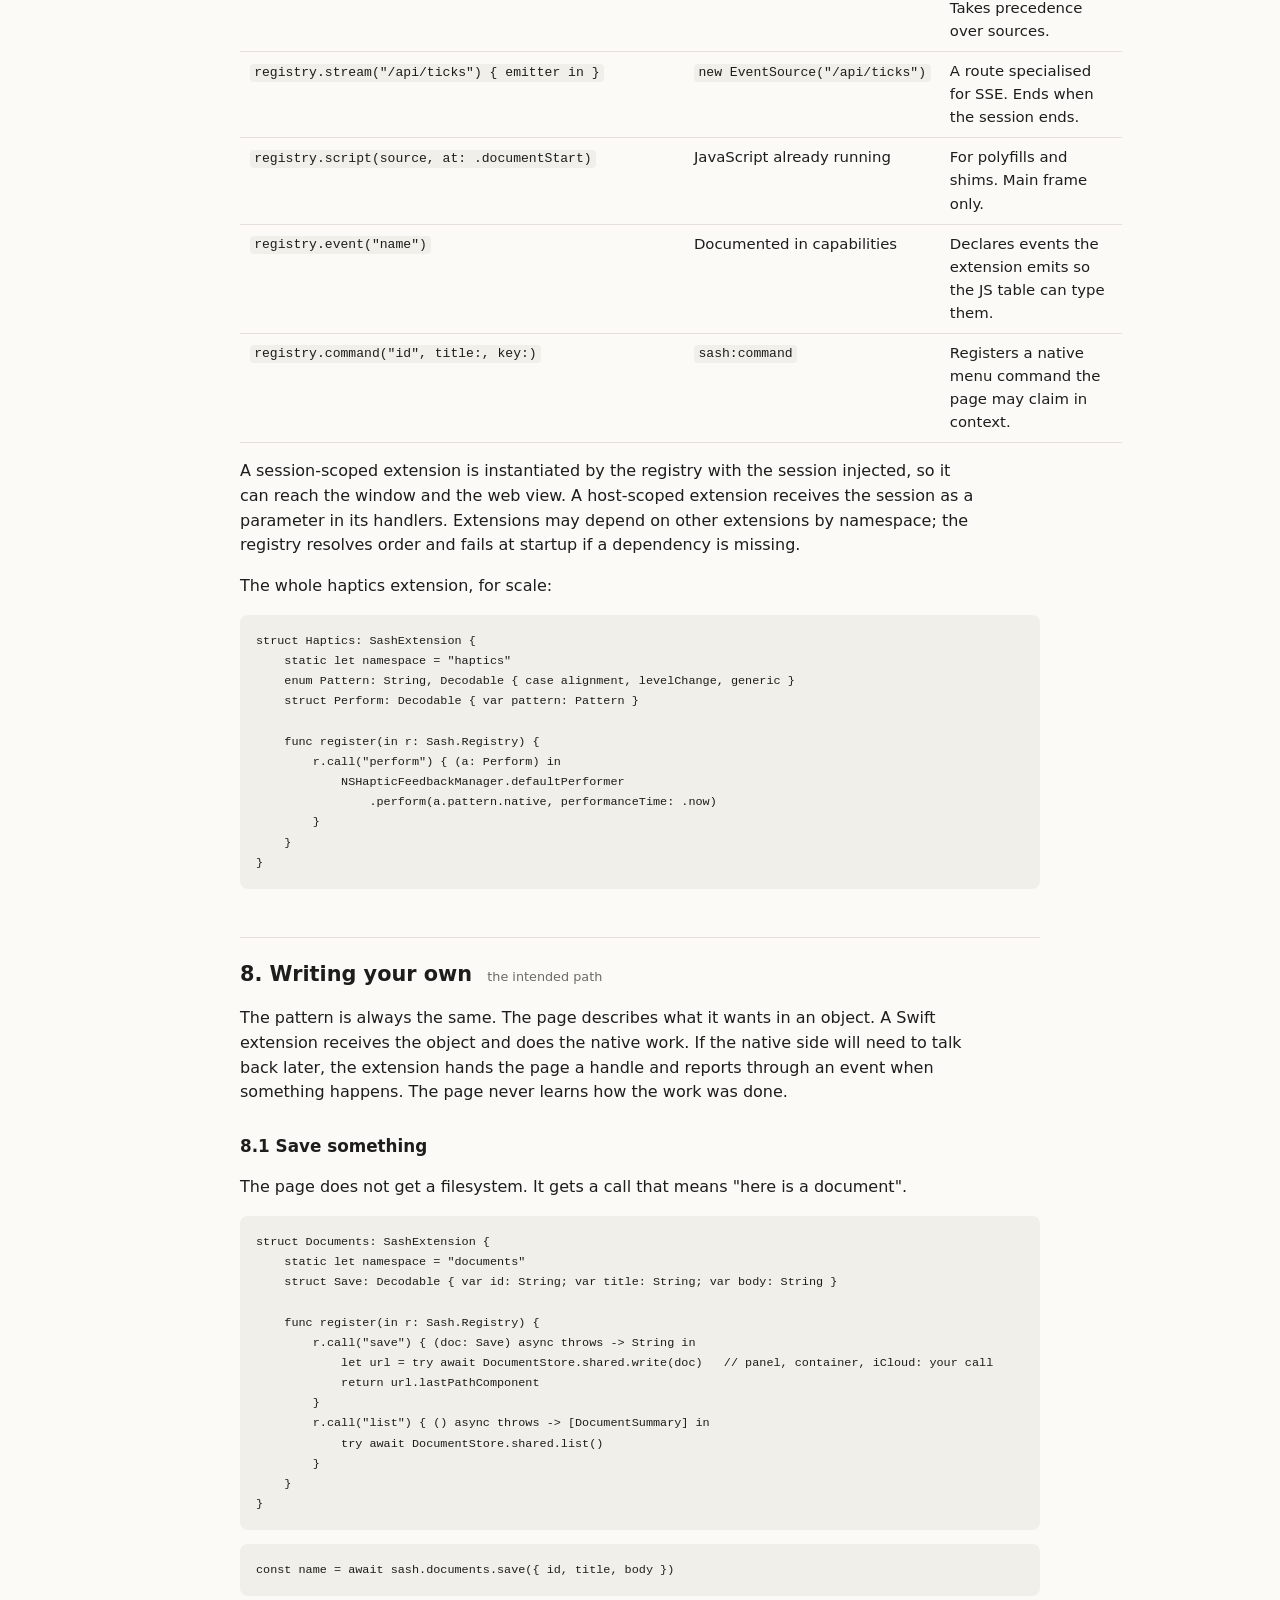
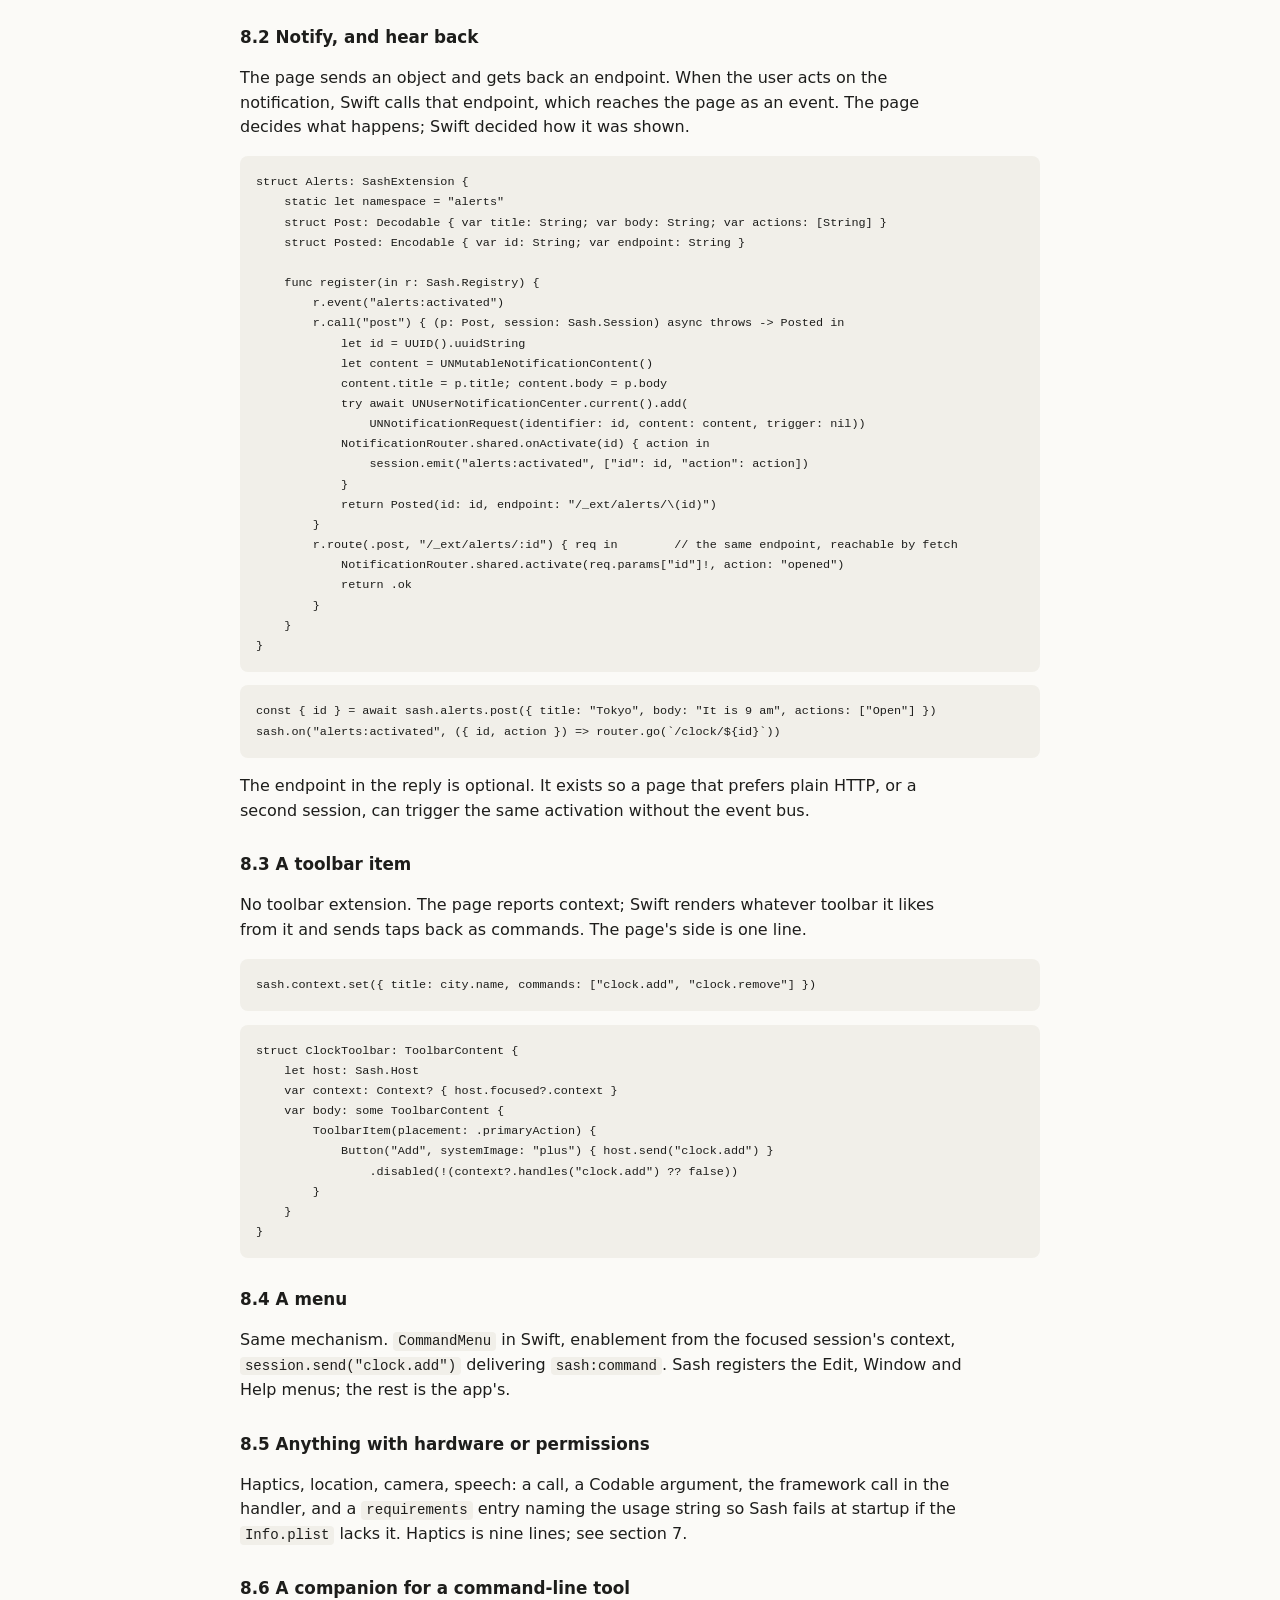
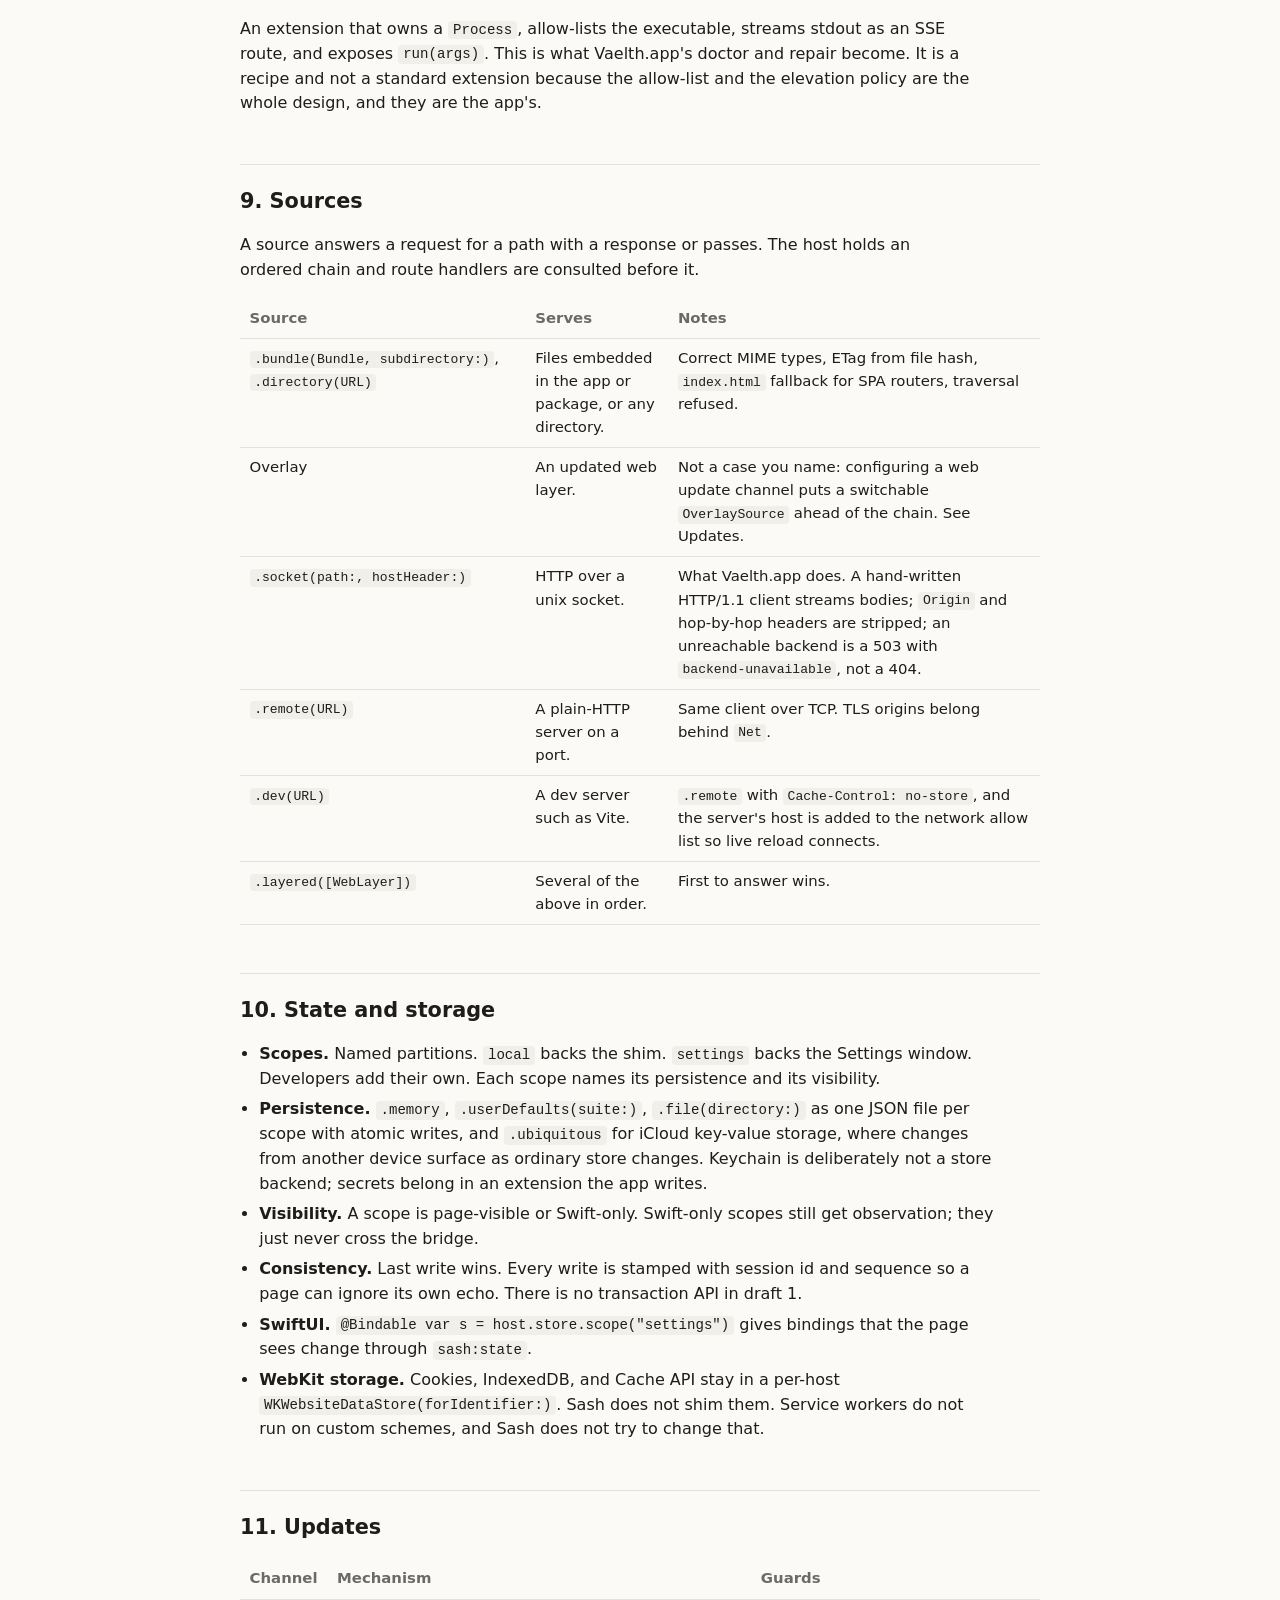
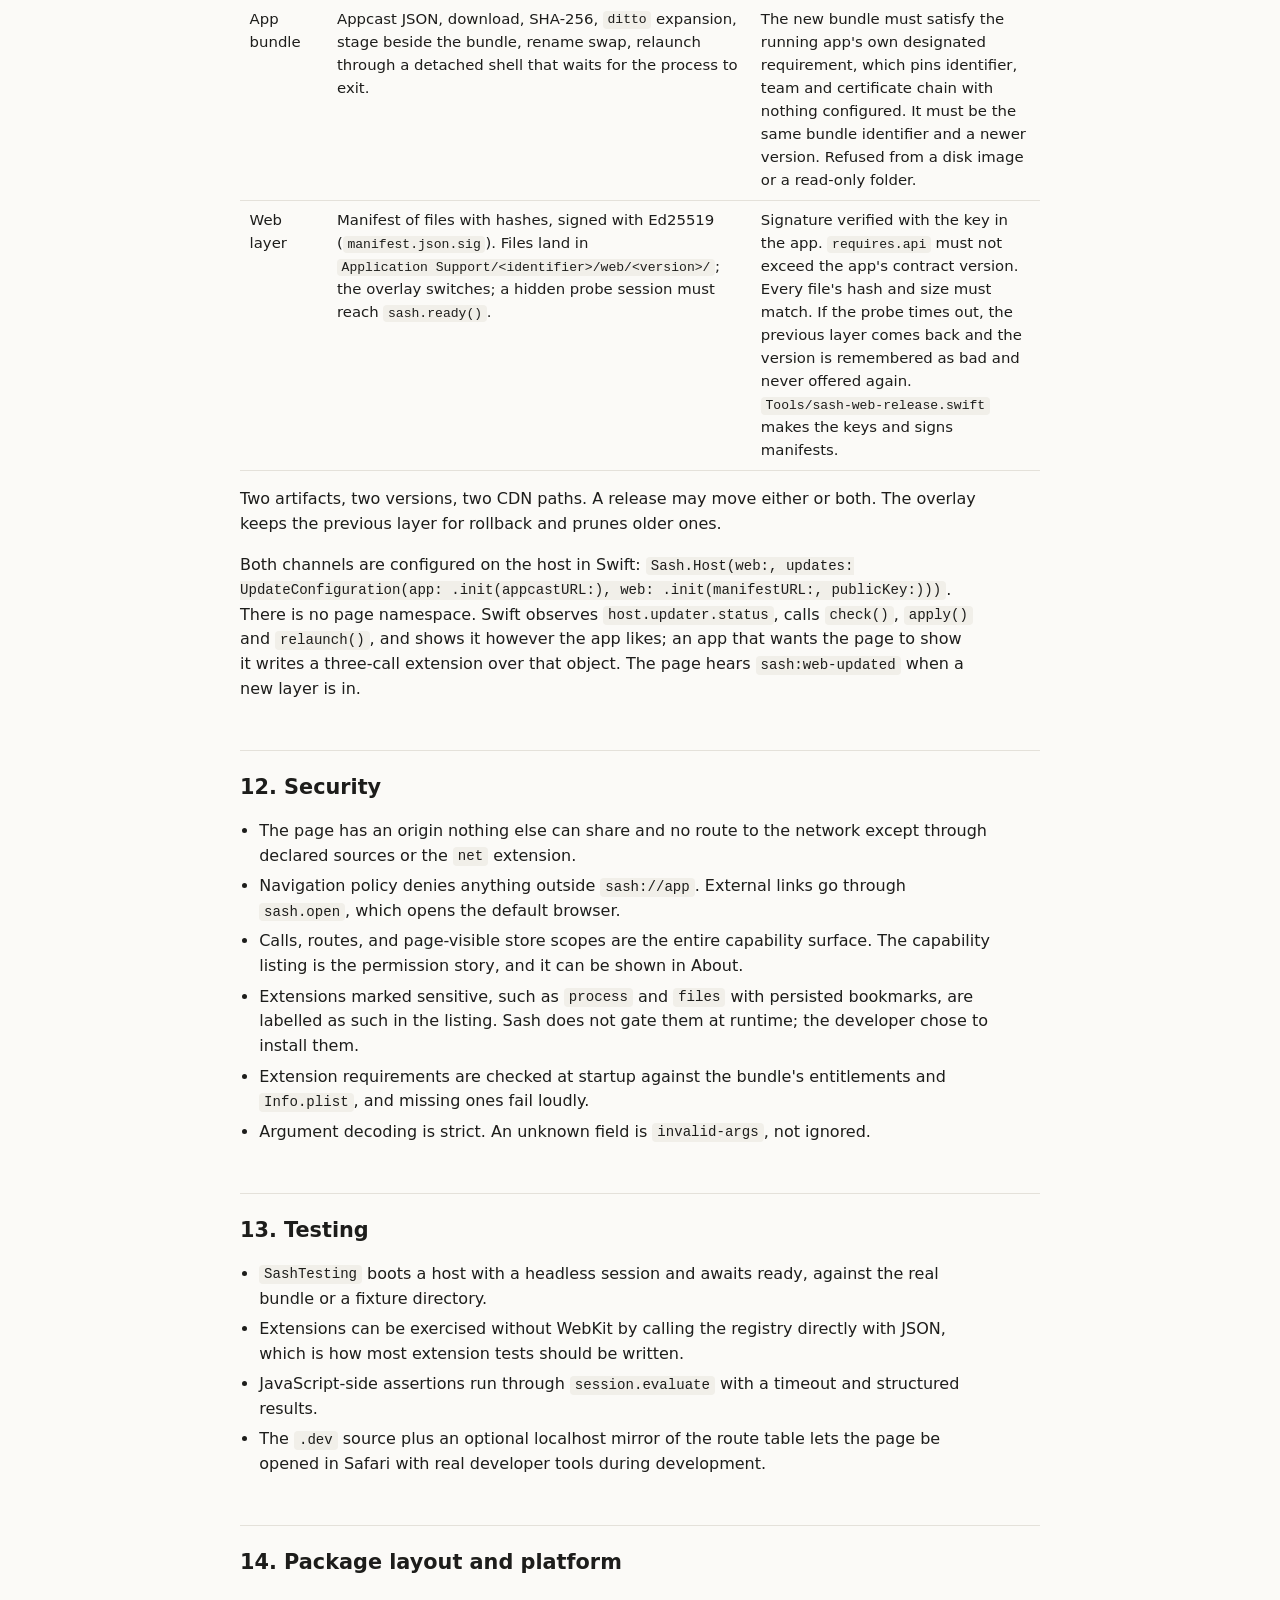
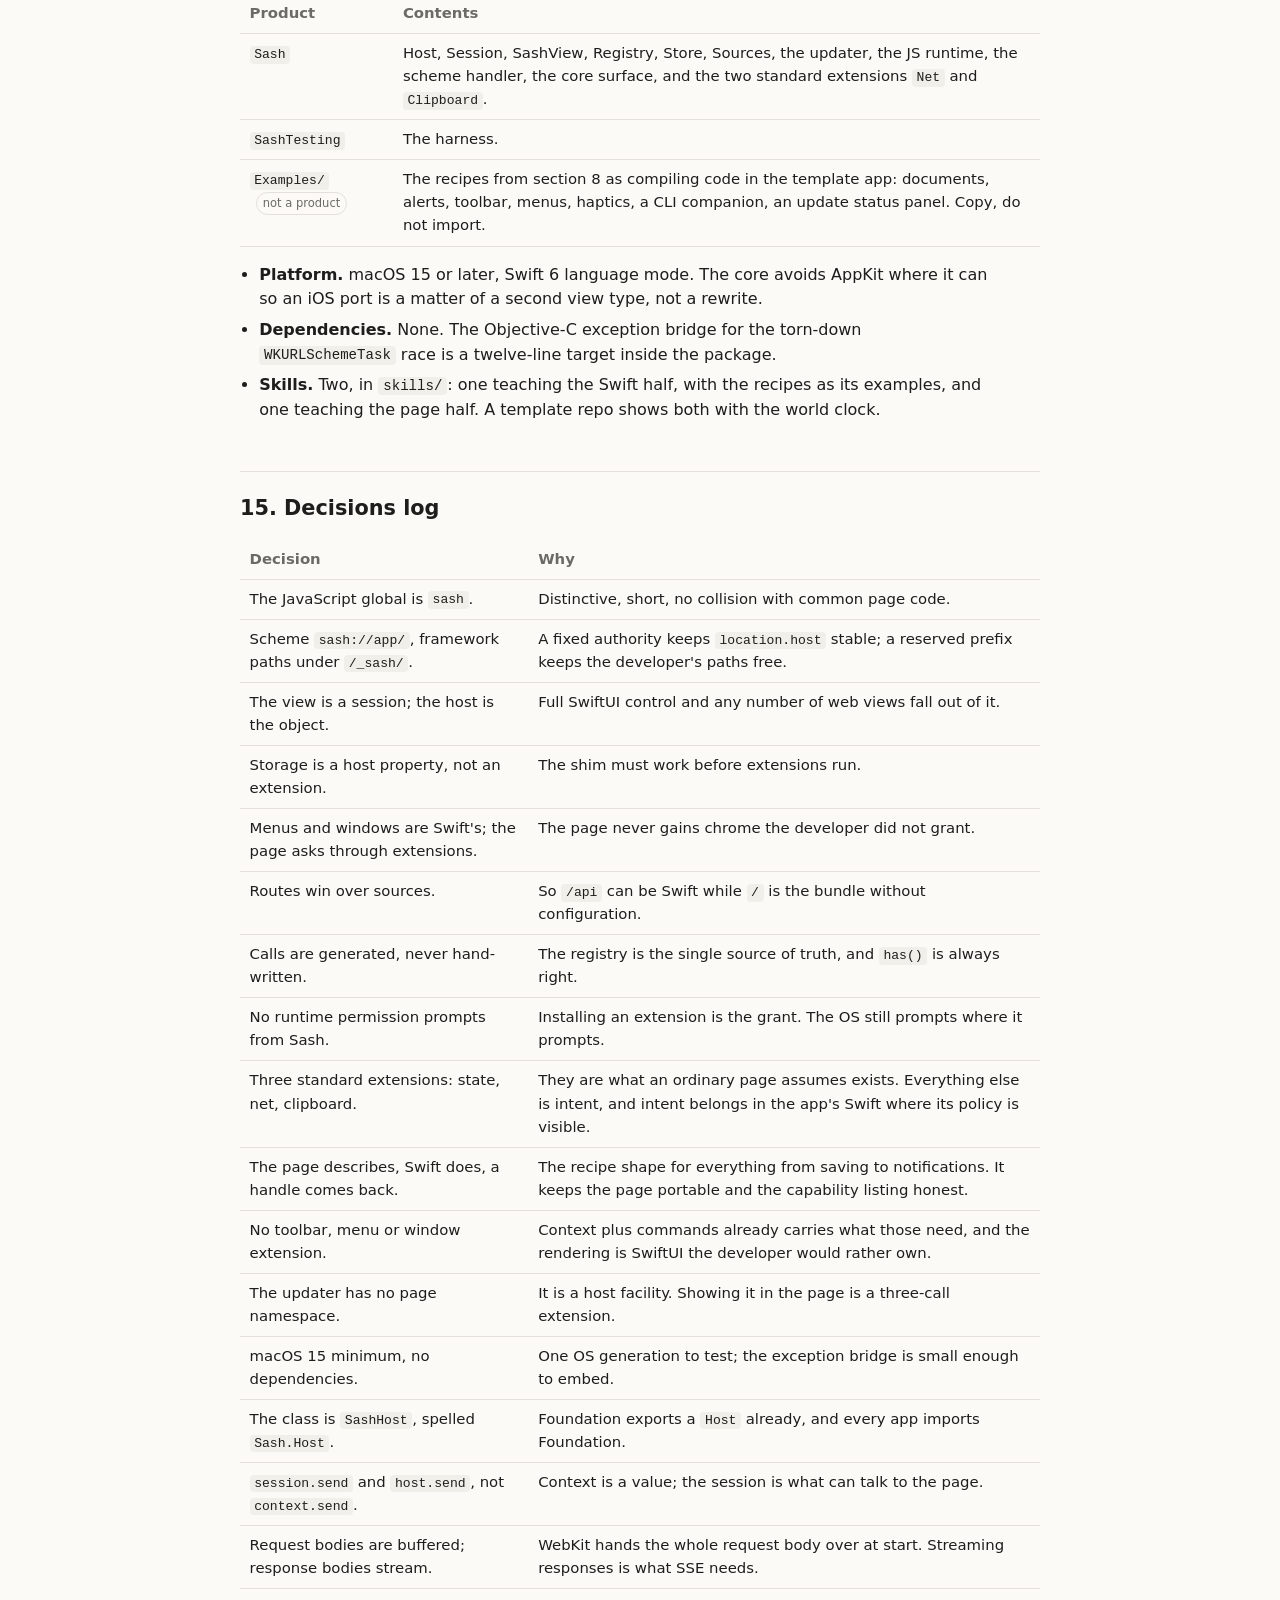
==== commit 4011e41e: "Milestone 2: socket, remote, dev and overlay sources; signed web-layer updater; app updater Co-Autho" ====
--- a/docs/spec.html
+++ b/docs/spec.html
@@ -53,7 +53,7 @@
 <body>
 <main>
   <h1>Sash</h1>
-  <p class="sub">Specification, draft 3, matching milestone 1 as built. A Swift package that hosts a single-page web app as a native
+  <p class="sub">Specification, draft 4, matching milestones 1 and 2 as built. A Swift package that hosts a single-page web app as a native
      macOS app: your SwiftUI, your windows, your menus; the web app in a view; extensions as the only door
      between them. See <a href="brainstorming.html">brainstorming</a> for where this came from.</p>
 
@@ -493,11 +493,12 @@
      and route handlers are consulted before it.</p>
   <table>
     <tr><th>Source</th><th>Serves</th><th>Notes</th></tr>
-    <tr><td><code>.bundle(Bundle, subdirectory:)</code></td><td>Files embedded in the app or package.</td><td>Correct MIME types, ETag from file hash, index fallback for SPA routers.</td></tr>
-    <tr><td><code>.overlay(directory)</code></td><td>An updated web layer.</td><td>Layered before the bundle. Switched atomically. See Updates.</td></tr>
-    <tr><td><code>.socket(path)</code></td><td>HTTP over a unix socket.</td><td>What Vaelth.app does. Streams. Health reported to the host.</td></tr>
-    <tr><td><code>.remote(URL, allow:)</code></td><td>An HTTPS origin.</td><td>Optional cache. For mixed online-and-local apps.</td></tr>
-    <tr><td><code>.dev(URL)</code></td><td>A dev server such as Vite.</td><td>Live reload passes through. Debug builds only.</td></tr>
+    <tr><td><code>.bundle(Bundle, subdirectory:)</code>, <code>.directory(URL)</code></td><td>Files embedded in the app or package, or any directory.</td><td>Correct MIME types, ETag from file hash, <code>index.html</code> fallback for SPA routers, traversal refused.</td></tr>
+    <tr><td>Overlay</td><td>An updated web layer.</td><td>Not a case you name: configuring a web update channel puts a switchable <code>OverlaySource</code> ahead of the chain. See Updates.</td></tr>
+    <tr><td><code>.socket(path:, hostHeader:)</code></td><td>HTTP over a unix socket.</td><td>What Vaelth.app does. A hand-written HTTP/1.1 client streams bodies; <code>Origin</code> and hop-by-hop headers are stripped; an unreachable backend is a 503 with <code>backend-unavailable</code>, not a 404.</td></tr>
+    <tr><td><code>.remote(URL)</code></td><td>A plain-HTTP server on a port.</td><td>Same client over TCP. TLS origins belong behind <code>Net</code>.</td></tr>
+    <tr><td><code>.dev(URL)</code></td><td>A dev server such as Vite.</td><td><code>.remote</code> with <code>Cache-Control: no-store</code>, and the server's host is added to the network allow list so live reload connects.</td></tr>
+    <tr><td><code>.layered([WebLayer])</code></td><td>Several of the above in order.</td><td>First to answer wins.</td></tr>
   </table>
 
   <!-- ============================================================ -->
@@ -506,9 +507,11 @@
     <li><b>Scopes.</b> Named partitions. <code>local</code> backs the shim. <code>settings</code> backs
         the Settings window. Developers add their own. Each scope names its persistence and its
         visibility.</li>
-    <li><b>Persistence.</b> <code>.memory</code>, <code>.userDefaults(suite)</code>,
-        <code>.file(url)</code> as JSON with atomic writes, <code>.ubiquitous</code> for iCloud key-value.
-        Keychain is deliberately not a store backend; secrets go through the keychain extension.</li>
+    <li><b>Persistence.</b> <code>.memory</code>, <code>.userDefaults(suite:)</code>,
+        <code>.file(directory:)</code> as one JSON file per scope with atomic writes, and
+        <code>.ubiquitous</code> for iCloud key-value storage, where changes from another device
+        surface as ordinary store changes. Keychain is deliberately not a store backend; secrets
+        belong in an extension the app writes.</li>
     <li><b>Visibility.</b> A scope is page-visible or Swift-only. Swift-only scopes still get observation;
         they just never cross the bridge.</li>
     <li><b>Consistency.</b> Last write wins. Every write is stamped with session id and sequence so a page
@@ -525,23 +528,28 @@
   <table>
     <tr><th>Channel</th><th>Mechanism</th><th>Guards</th></tr>
     <tr><td>App bundle</td>
-        <td>Appcast JSON, download, verify, in-place swap, relaunch.</td>
-        <td>SHA-256 must match. Code signature must validate and match the running bundle's team.
-            Swapping ourselves bypasses Gatekeeper, so the updater does Gatekeeper's job.</td></tr>
+        <td>Appcast JSON, download, SHA-256, <code>ditto</code> expansion, stage beside the bundle,
+            rename swap, relaunch through a detached shell that waits for the process to exit.</td>
+        <td>The new bundle must satisfy the running app's own designated requirement, which pins
+            identifier, team and certificate chain with nothing configured. It must be the same bundle
+            identifier and a newer version. Refused from a disk image or a read-only folder.</td></tr>
     <tr><td>Web layer</td>
-        <td>Manifest of files with hashes, signed. Downloaded into an overlay directory; switched in on
-            next load or on request.</td>
-        <td>Ed25519 signature verified with a key embedded in the app. Manifest declares
-            <code>requires.api</code>; the host refuses a manifest outside its range. If no session
-            reaches ready within a timeout after switching, the overlay is marked bad and the previous
-            layer is restored.</td></tr>
+        <td>Manifest of files with hashes, signed with Ed25519 (<code>manifest.json.sig</code>).
+            Files land in <code>Application Support/&lt;identifier&gt;/web/&lt;version&gt;/</code>; the
+            overlay switches; a hidden probe session must reach <code>sash.ready()</code>.</td>
+        <td>Signature verified with the key in the app. <code>requires.api</code> must not exceed the
+            app's contract version. Every file's hash and size must match. If the probe times out, the
+            previous layer comes back and the version is remembered as bad and never offered again.
+            <code>Tools/sash-web-release.swift</code> makes the keys and signs manifests.</td></tr>
   </table>
   <p>Two artifacts, two versions, two CDN paths. A release may move either or both. The overlay keeps
      the previous layer for rollback and prunes older ones.</p>
-  <p>Both channels are configured on the host in Swift: <code>Sash.Host(web:, updates: .init(app:
-     .appcast(url), web: .manifest(url, publicKey: key)))</code>. There is no page namespace. Swift
-     observes <code>host.updater.status</code> and shows it however the app likes; an app that wants
-     the page to show it writes a three-call extension over that object.</p>
+  <p>Both channels are configured on the host in Swift: <code>Sash.Host(web:, updates:
+     UpdateConfiguration(app: .init(appcastURL:), web: .init(manifestURL:, publicKey:)))</code>.
+     There is no page namespace. Swift observes <code>host.updater.status</code>, calls
+     <code>check()</code>, <code>apply()</code> and <code>relaunch()</code>, and shows it however the
+     app likes; an app that wants the page to show it writes a three-call extension over that object.
+     The page hears <code>sash:web-updated</code> when a new layer is in.</p>
 
   <!-- ============================================================ -->
   <h2 id="security">12. Security</h2>
@@ -610,16 +618,17 @@
     <tr><td>The class is <code>SashHost</code>, spelled <code>Sash.Host</code>.</td><td>Foundation exports a <code>Host</code> already, and every app imports Foundation.</td></tr>
     <tr><td><code>session.send</code> and <code>host.send</code>, not <code>context.send</code>.</td><td>Context is a value; the session is what can talk to the page.</td></tr>
     <tr><td>Request bodies are buffered; response bodies stream.</td><td>WebKit hands the whole request body over at start. Streaming responses is what SSE needs.</td></tr>
-    <tr><td>Strict rejection of unknown call fields is deferred.</td><td><code>JSONDecoder</code> cannot do it without a tracking decoder. Missing and mistyped fields are still <code>invalid-args</code>.</td></tr>
-    <tr><td>Persistence in milestone 1: memory and UserDefaults.</td><td>File and iCloud backends follow when an app needs them.</td></tr>
+    <tr><td>Call arguments decode strictly, straight from JSON.</td><td>A tracking decoder reports the first field the handler's type never asked for as <code>invalid-args</code>. A misspelled argument is an error, not a silent no-op.</td></tr>
+    <tr><td>A web layer is probed before anyone sees it.</td><td>A hidden session must boot from the new overlay and call ready. Rolling back before a visible window loads beats rolling back after.</td></tr>
+    <tr><td>Code signature checks use the running app's designated requirement.</td><td>Nothing to configure, and a debug build only accepts debug updates, which is right.</td></tr>
     <tr><td>Rule-list regexes avoid alternation.</td><td>WebKit's content-blocker dialect rejected <code>(/|$)</code>; a resolved URL always has a path, so <code>/</code> closes the host.</td></tr>
   </table>
 
   <!-- ============================================================ -->
   <h2 id="open">16. Open questions</h2>
   <ul>
-    <li>Whether route handlers should use a small server type of our own or adopt an existing
-        request-response vocabulary. Leaning own, kept tiny.</li>
+    <li>Whether the app updater should also offer a delta or a DMG path. Zip of the bundle is enough
+        for now.</li>
     <li>Whether the recipes should ship as a third SwiftPM product after all, once a few apps have
         shown which ones stabilise.</li>
     <li>How many overlay versions to keep and whether the page may pin one.</li>
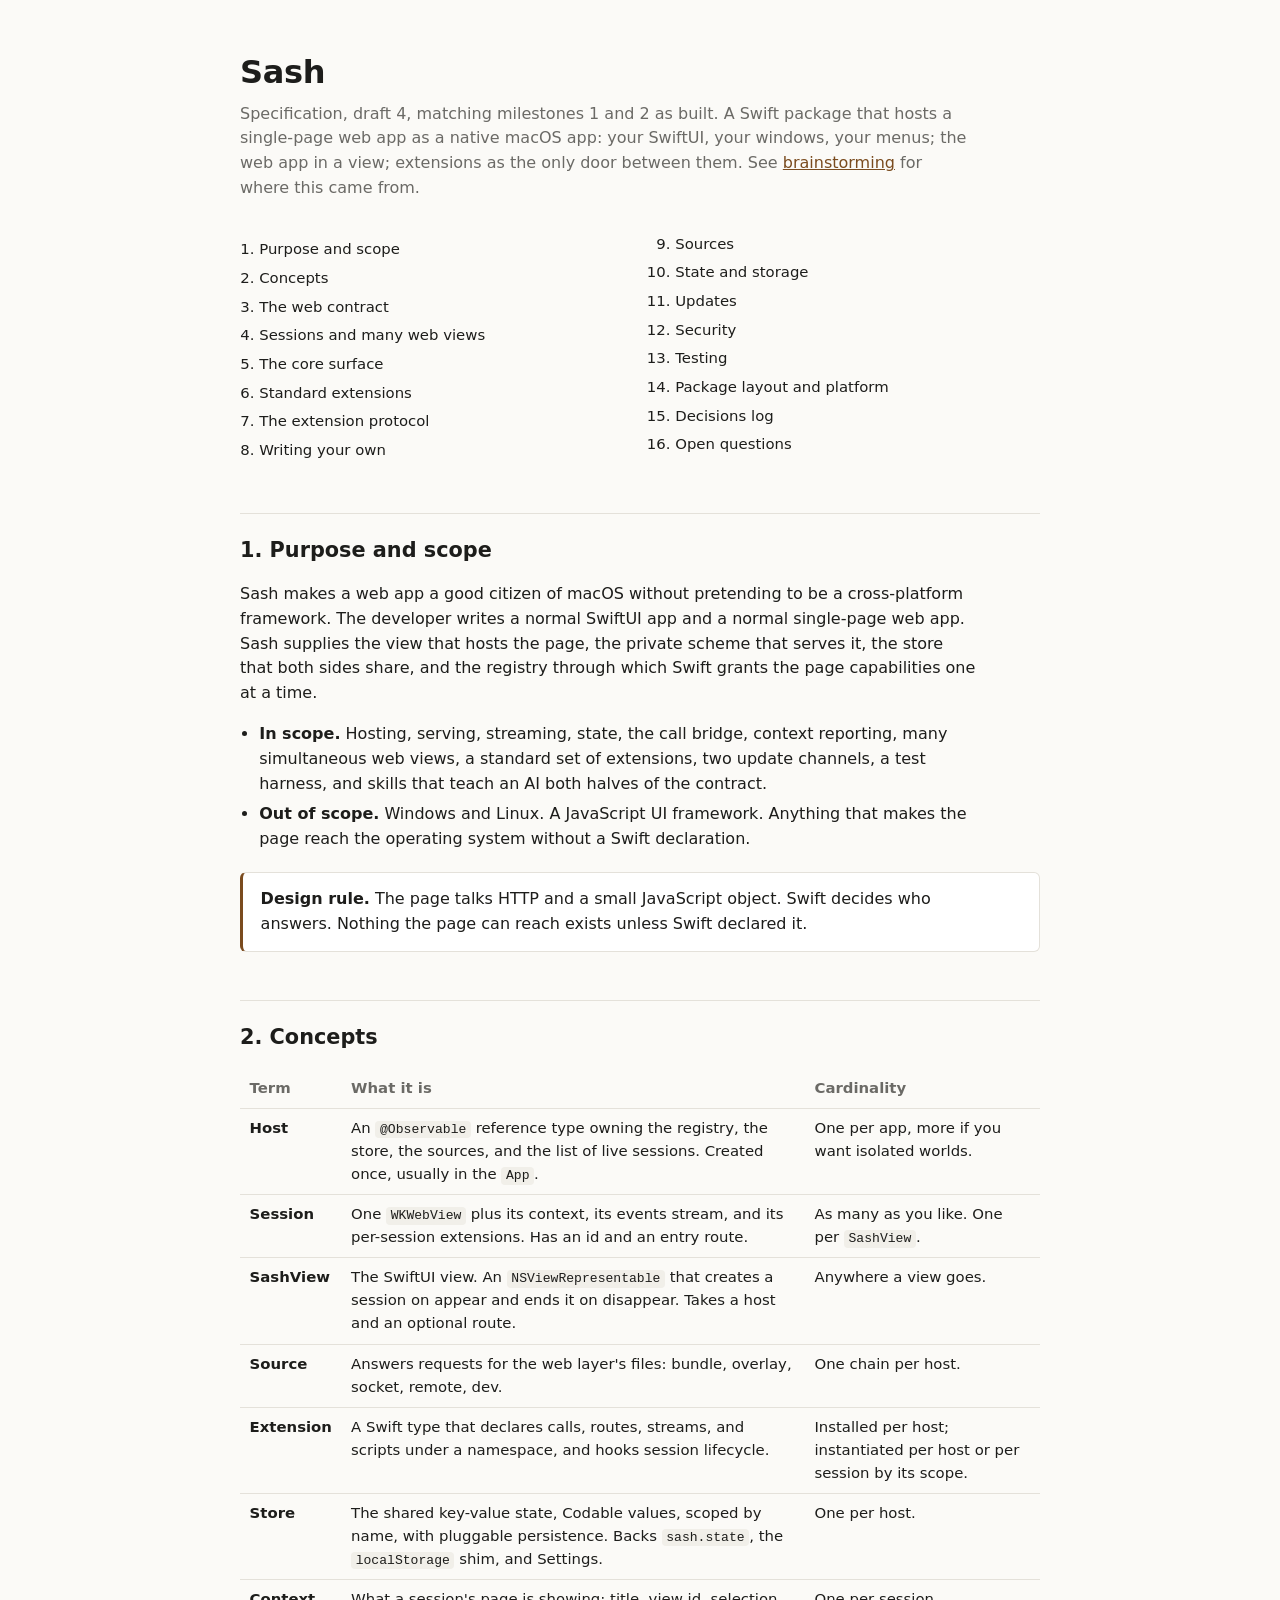
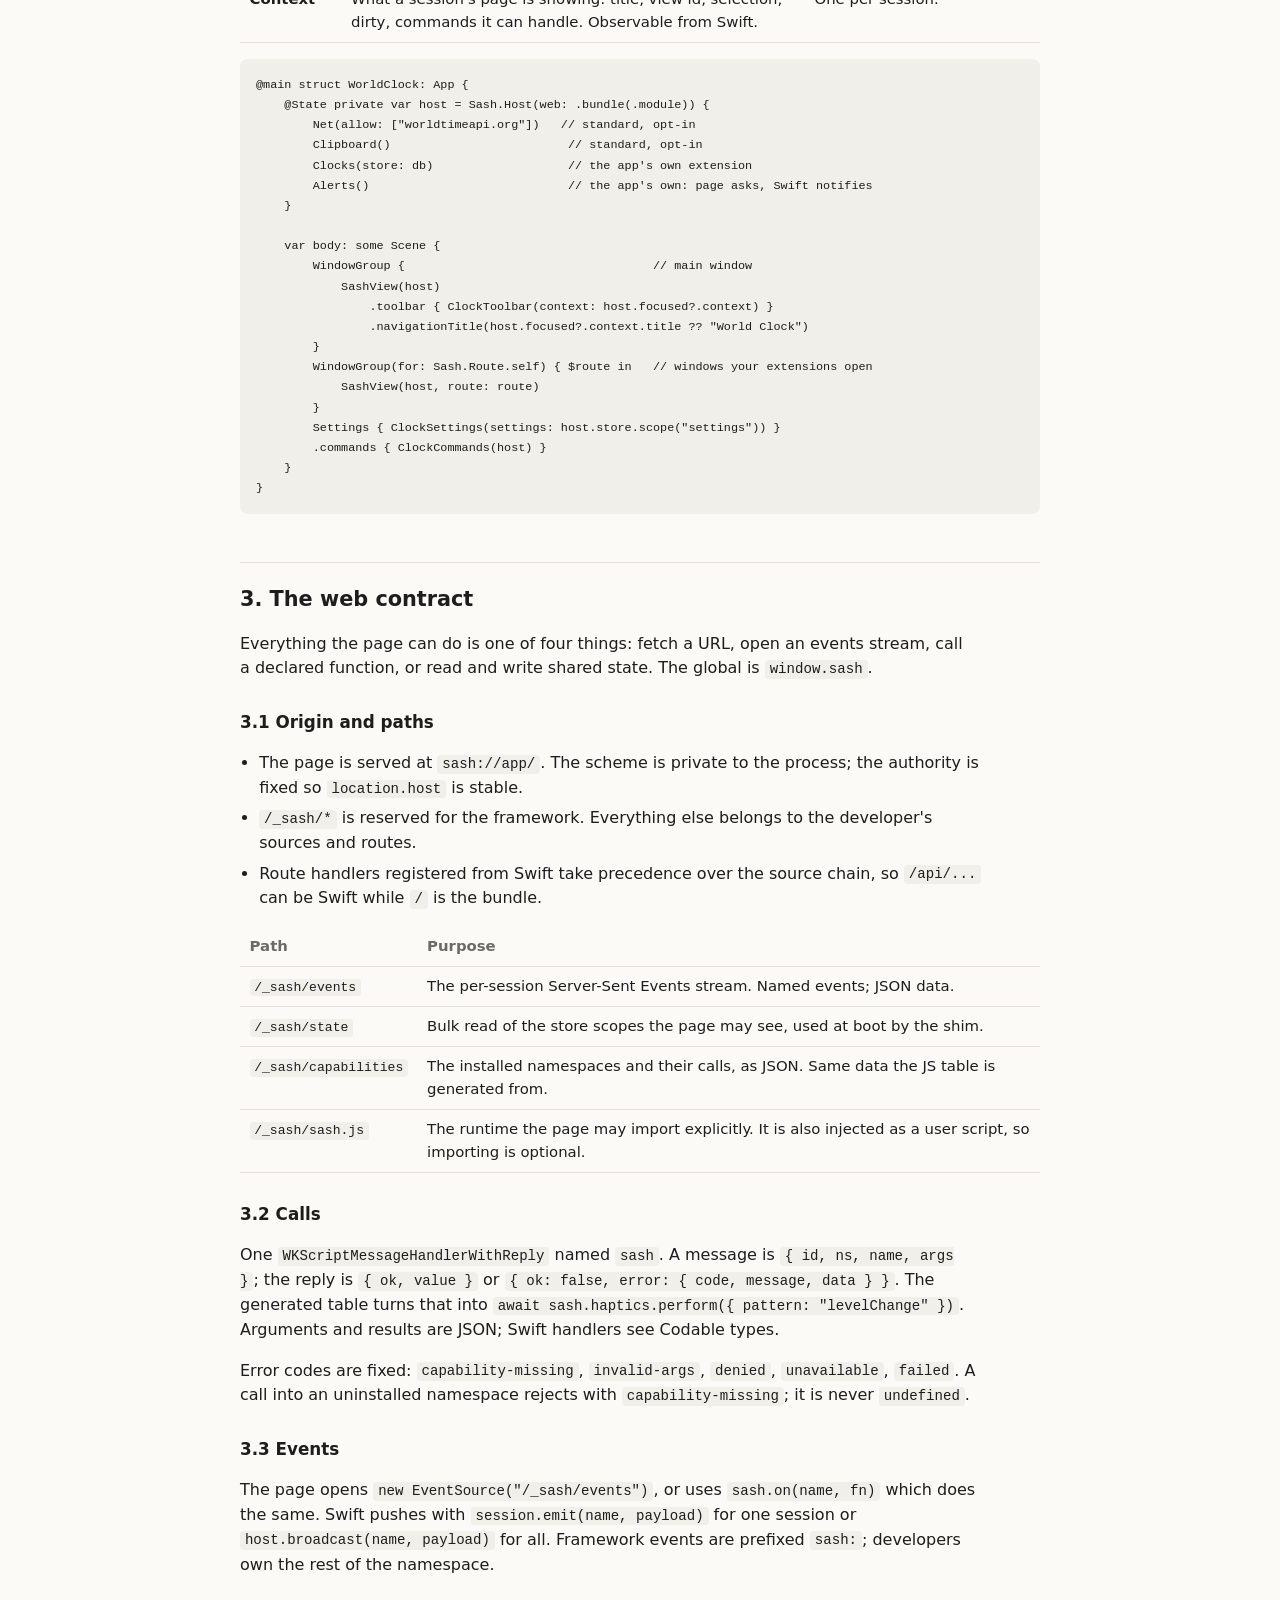
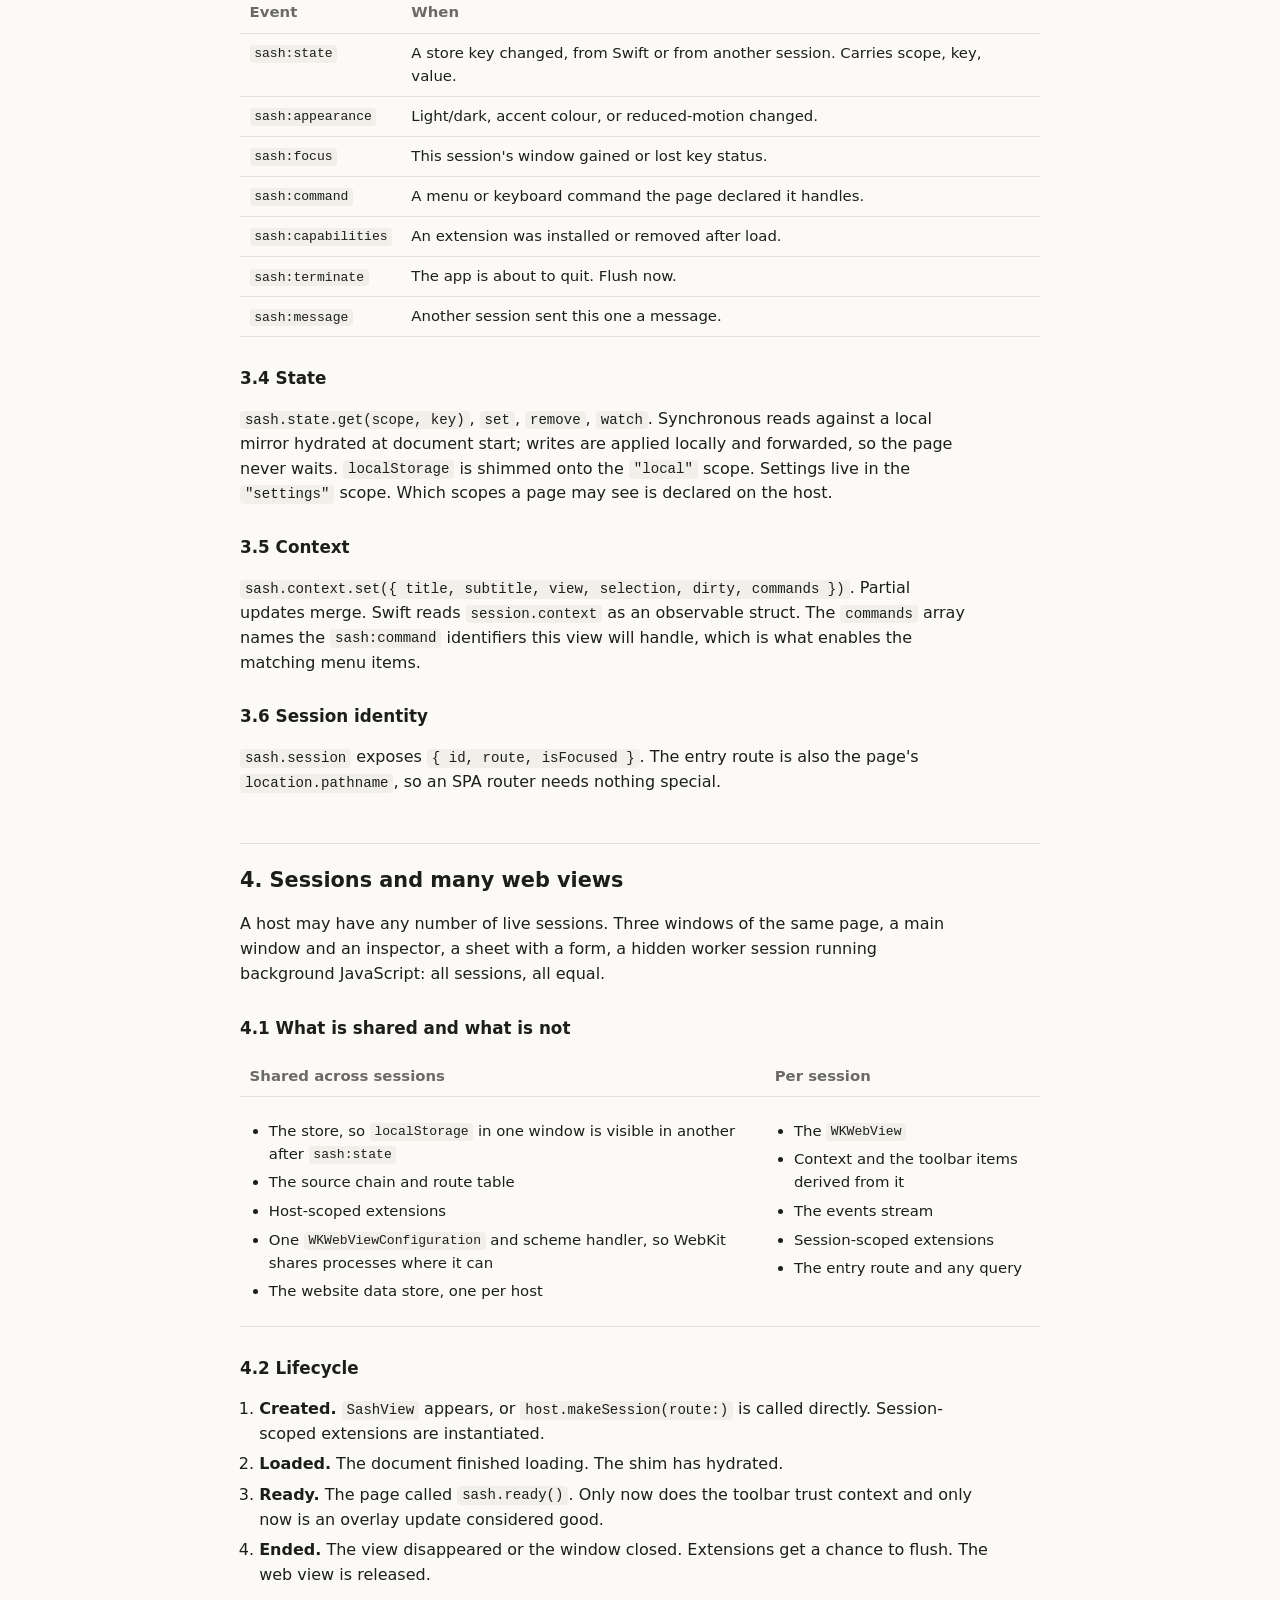
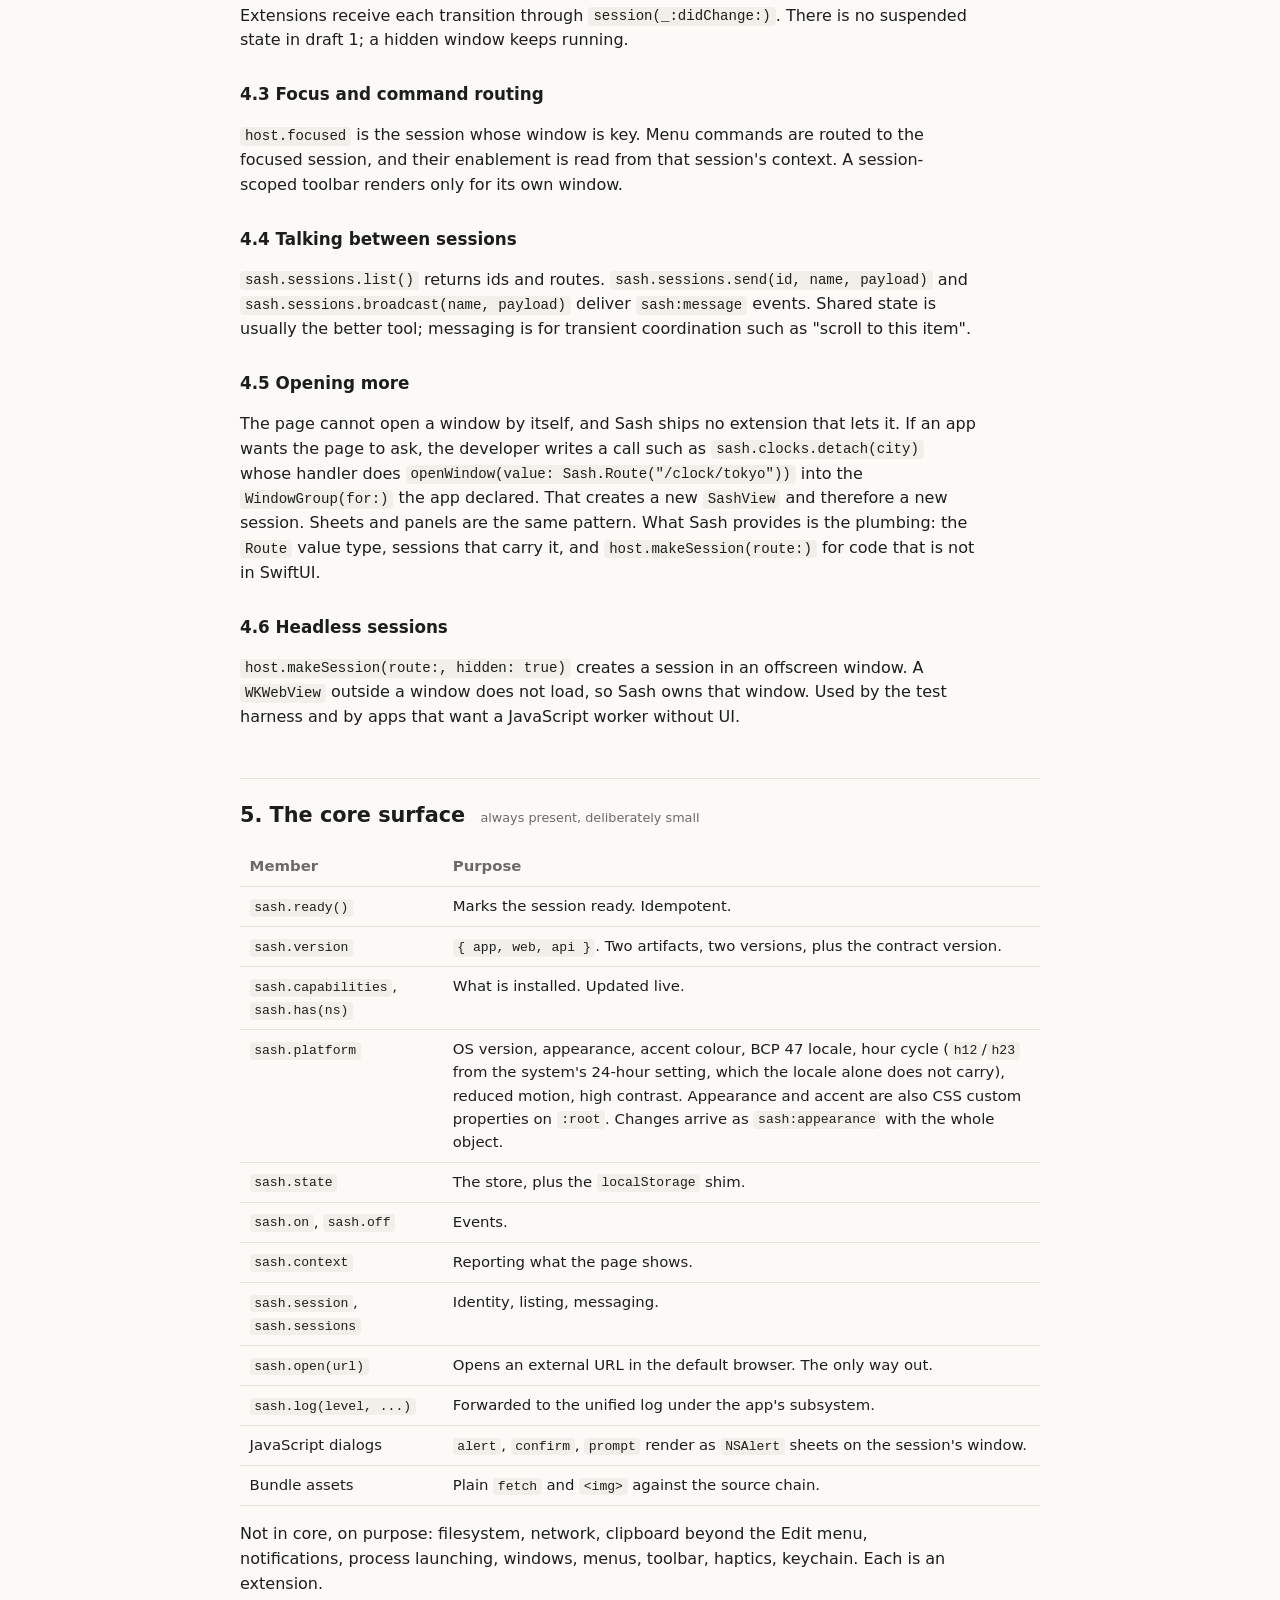
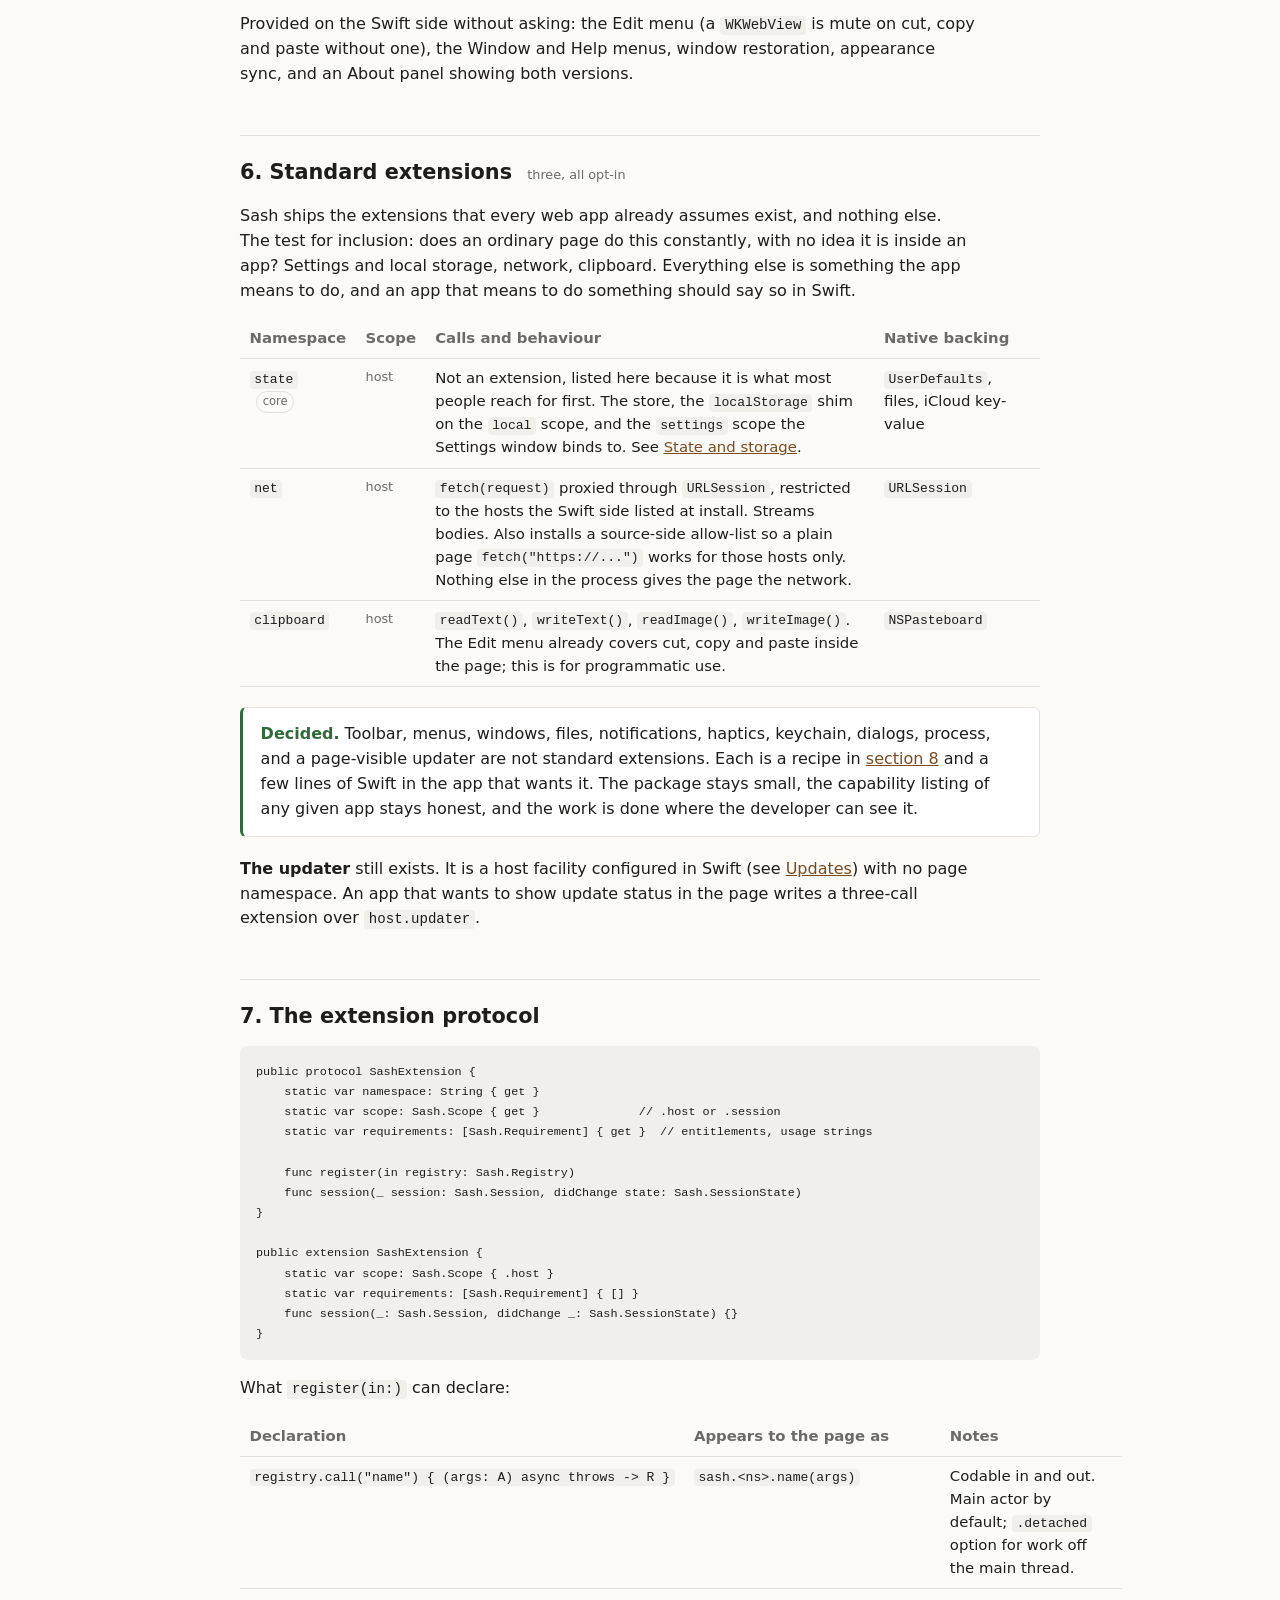
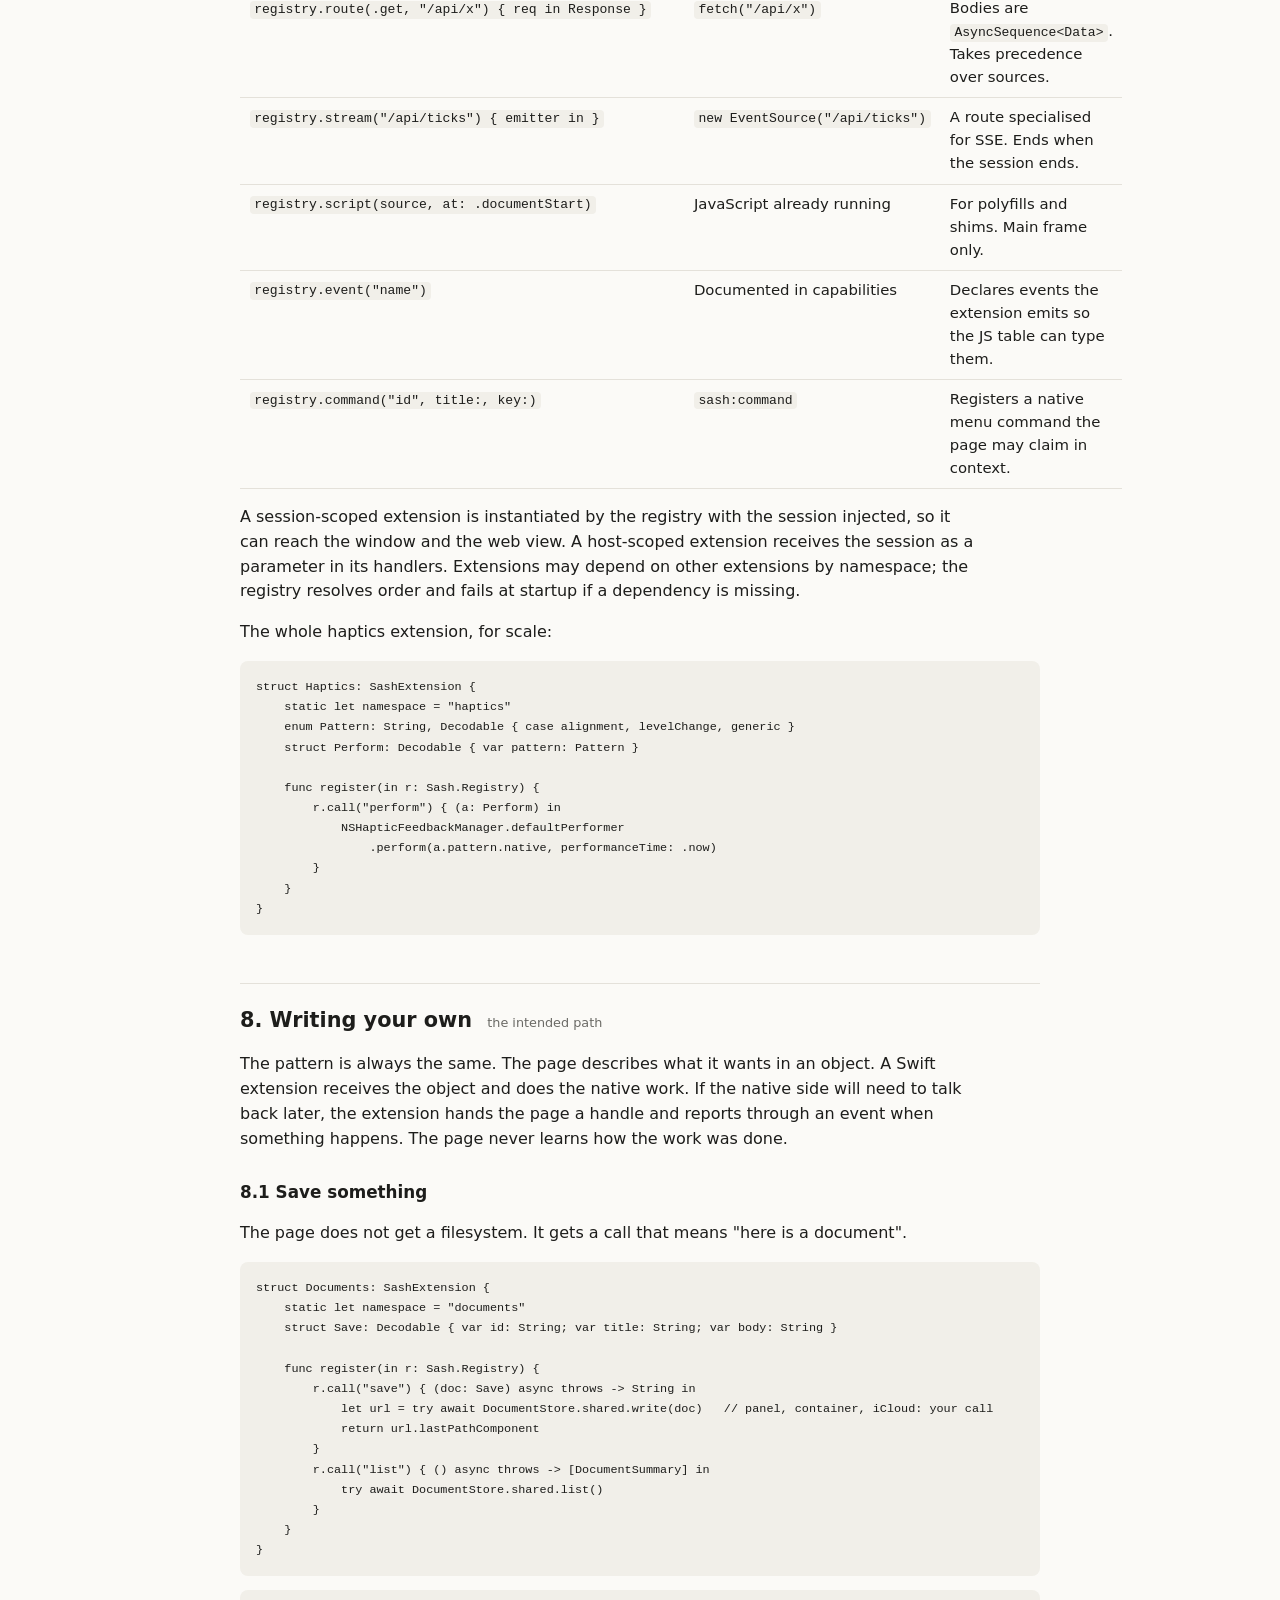
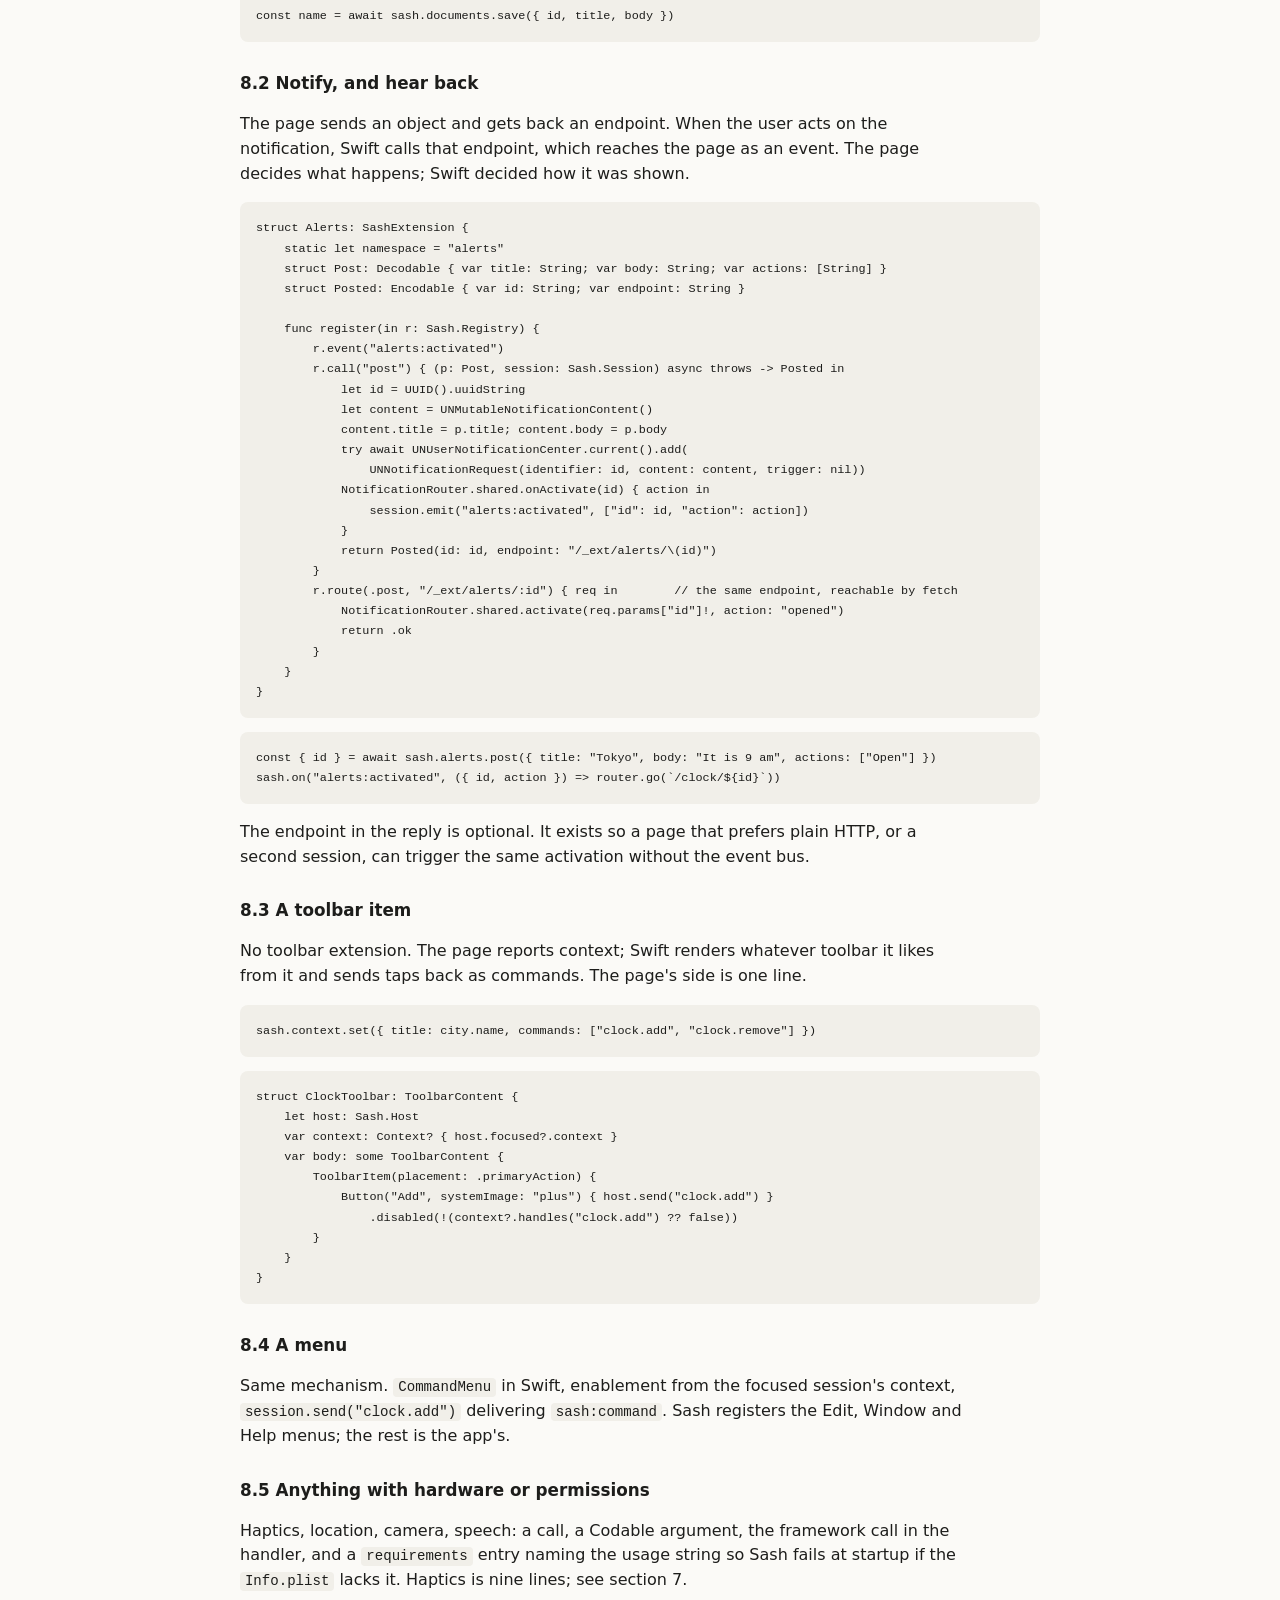
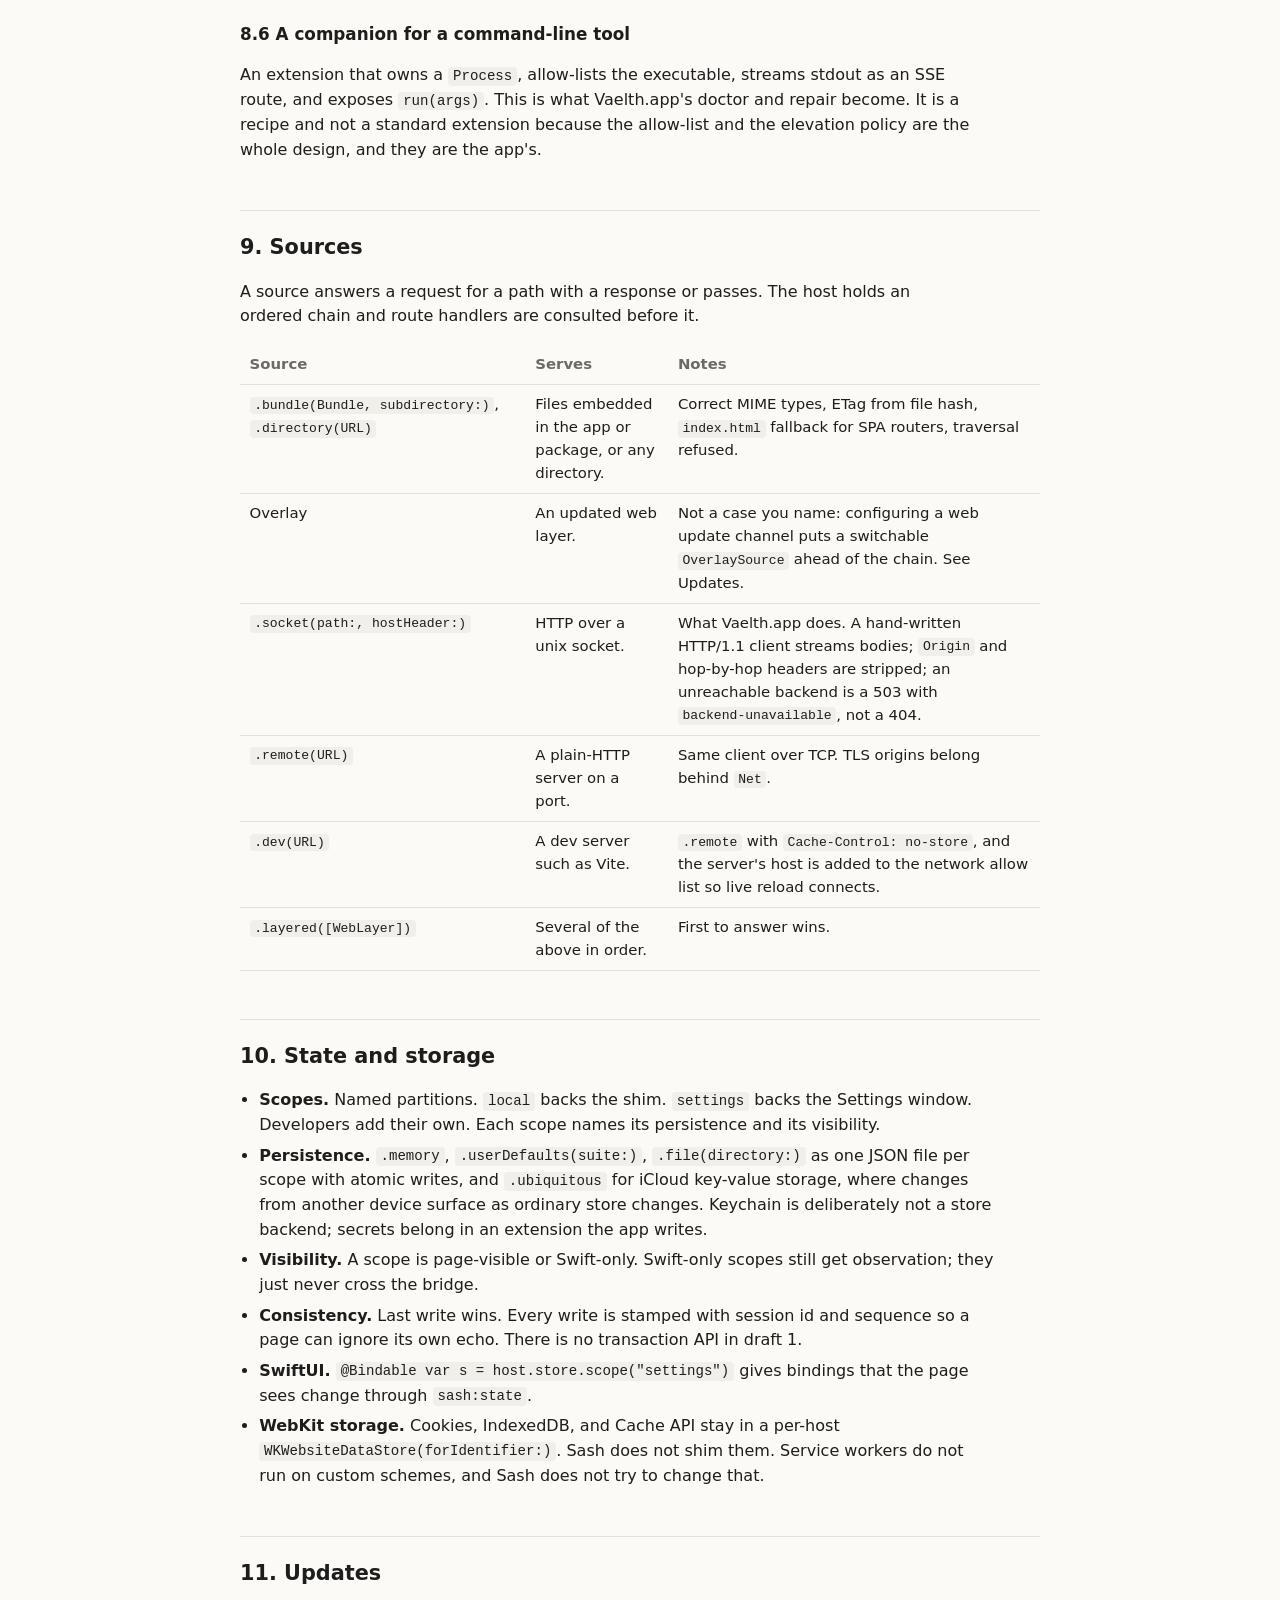
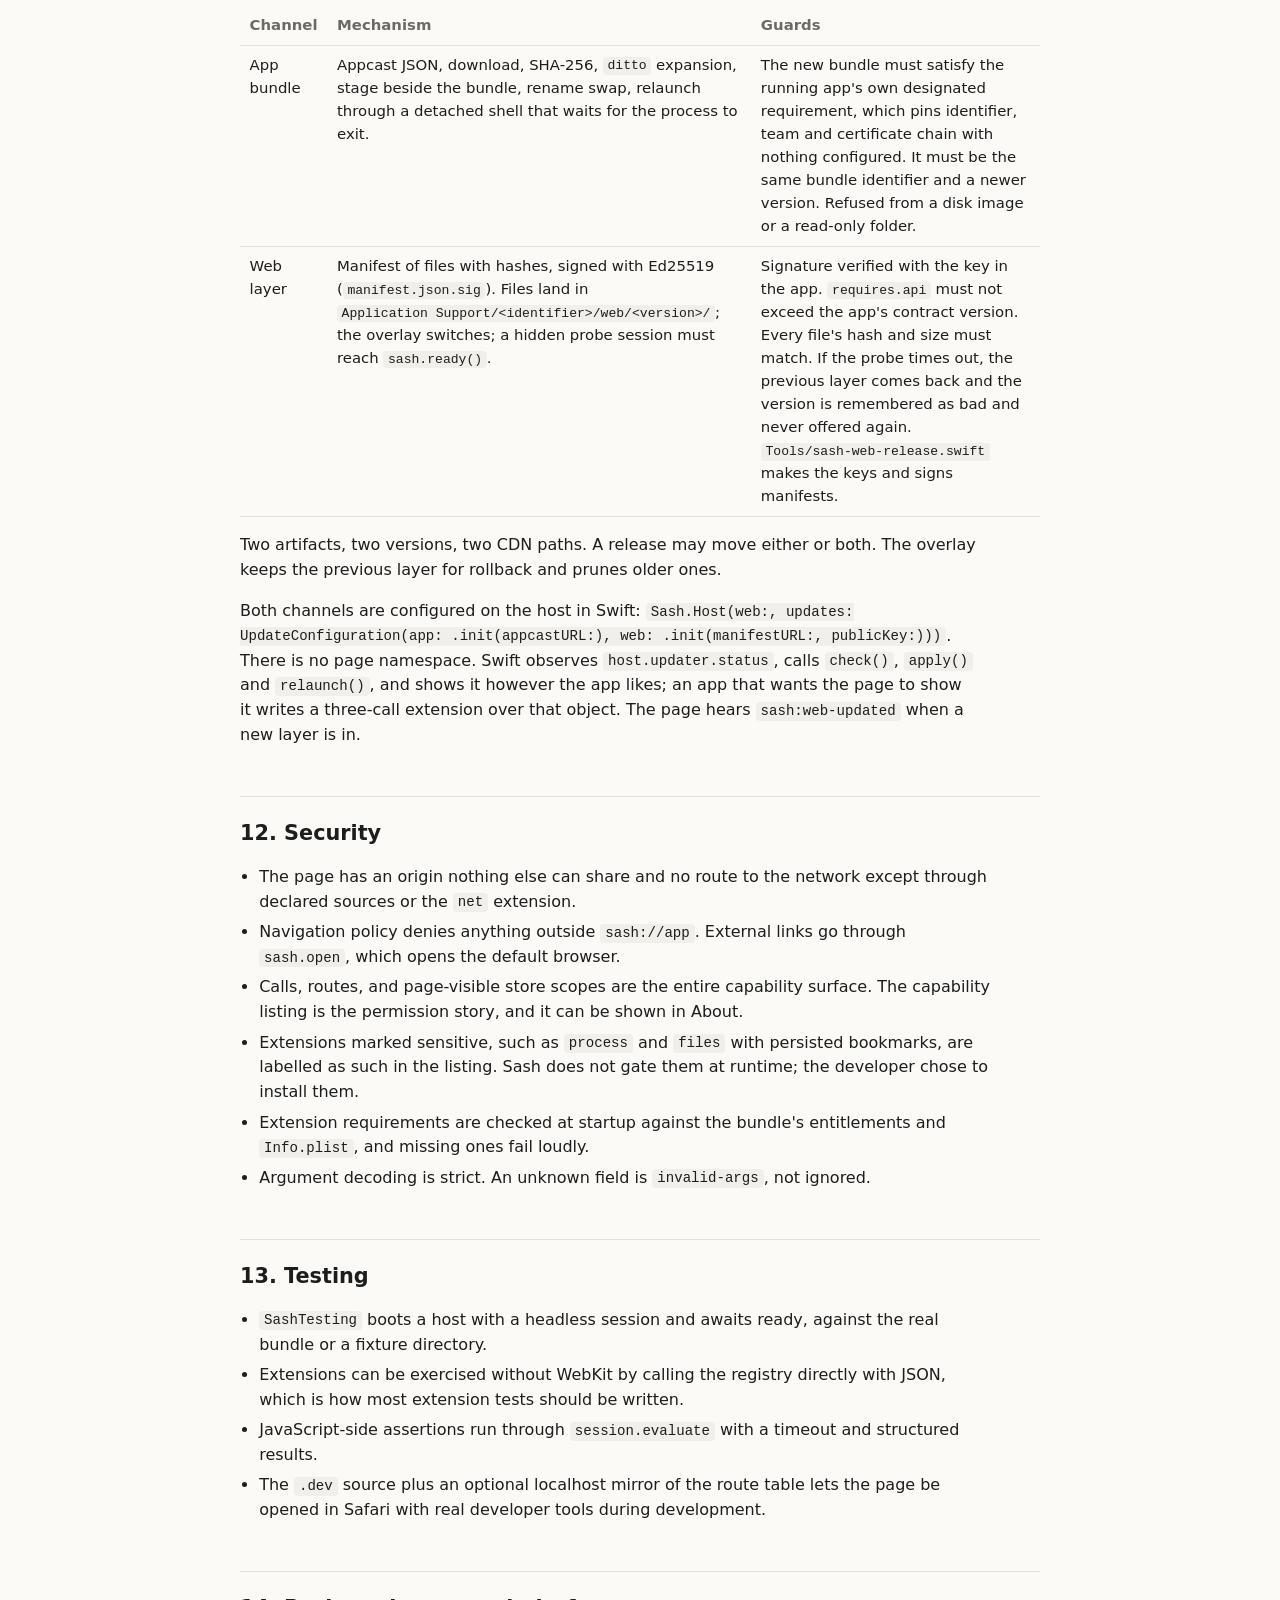
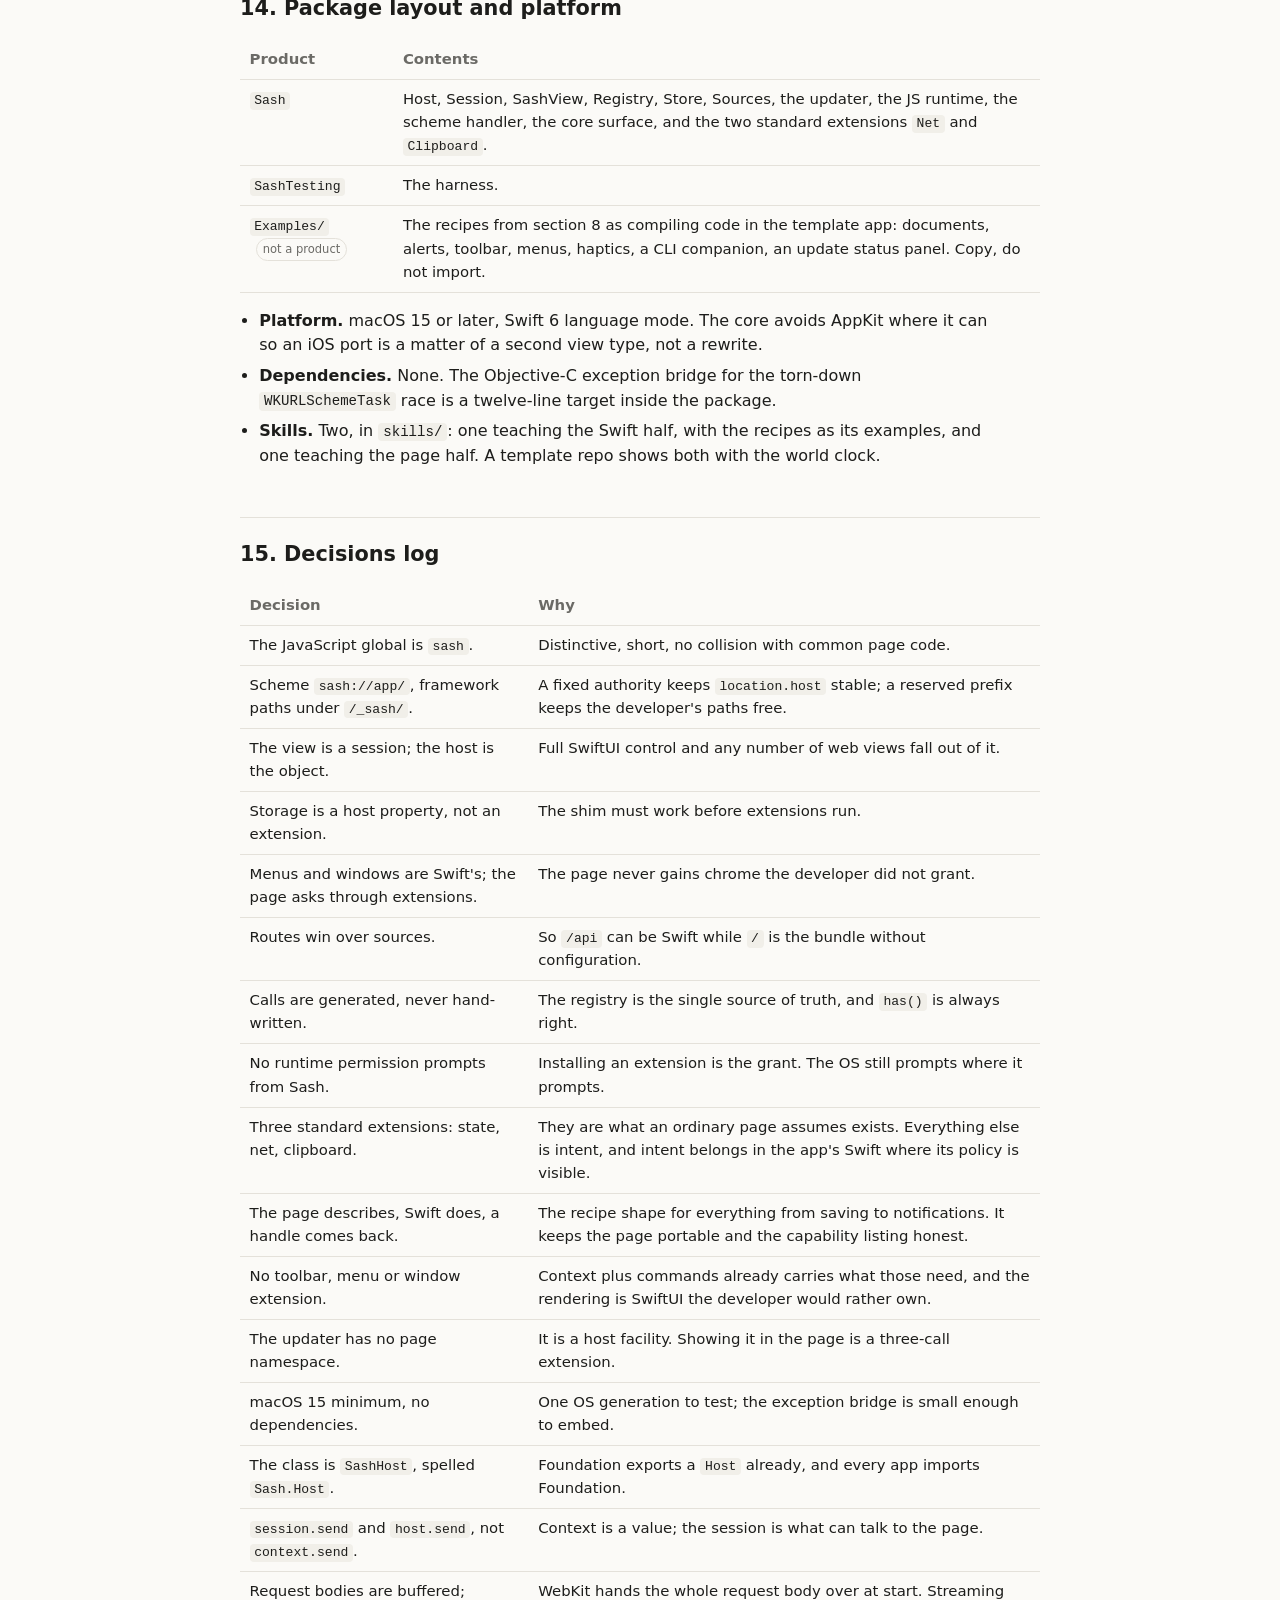
==== commit f9482a7e: "World Clock: hour cycle from the system, a hidden empty state that hides, and single-height rows Co-" ====
--- a/docs/spec.html
+++ b/docs/spec.html
@@ -286,7 +286,7 @@
     <tr><td><code>sash.ready()</code></td><td>Marks the session ready. Idempotent.</td></tr>
     <tr><td><code>sash.version</code></td><td><code>{ app, web, api }</code>. Two artifacts, two versions, plus the contract version.</td></tr>
     <tr><td><code>sash.capabilities</code>, <code>sash.has(ns)</code></td><td>What is installed. Updated live.</td></tr>
-    <tr><td><code>sash.platform</code></td><td>OS version, appearance, accent colour, locale, reduced motion, high contrast. Also exposed as CSS custom properties on <code>:root</code>.</td></tr>
+    <tr><td><code>sash.platform</code></td><td>OS version, appearance, accent colour, BCP 47 locale, hour cycle (<code>h12</code>/<code>h23</code> from the system's 24-hour setting, which the locale alone does not carry), reduced motion, high contrast. Appearance and accent are also CSS custom properties on <code>:root</code>. Changes arrive as <code>sash:appearance</code> with the whole object.</td></tr>
     <tr><td><code>sash.state</code></td><td>The store, plus the <code>localStorage</code> shim.</td></tr>
     <tr><td><code>sash.on</code>, <code>sash.off</code></td><td>Events.</td></tr>
     <tr><td><code>sash.context</code></td><td>Reporting what the page shows.</td></tr>
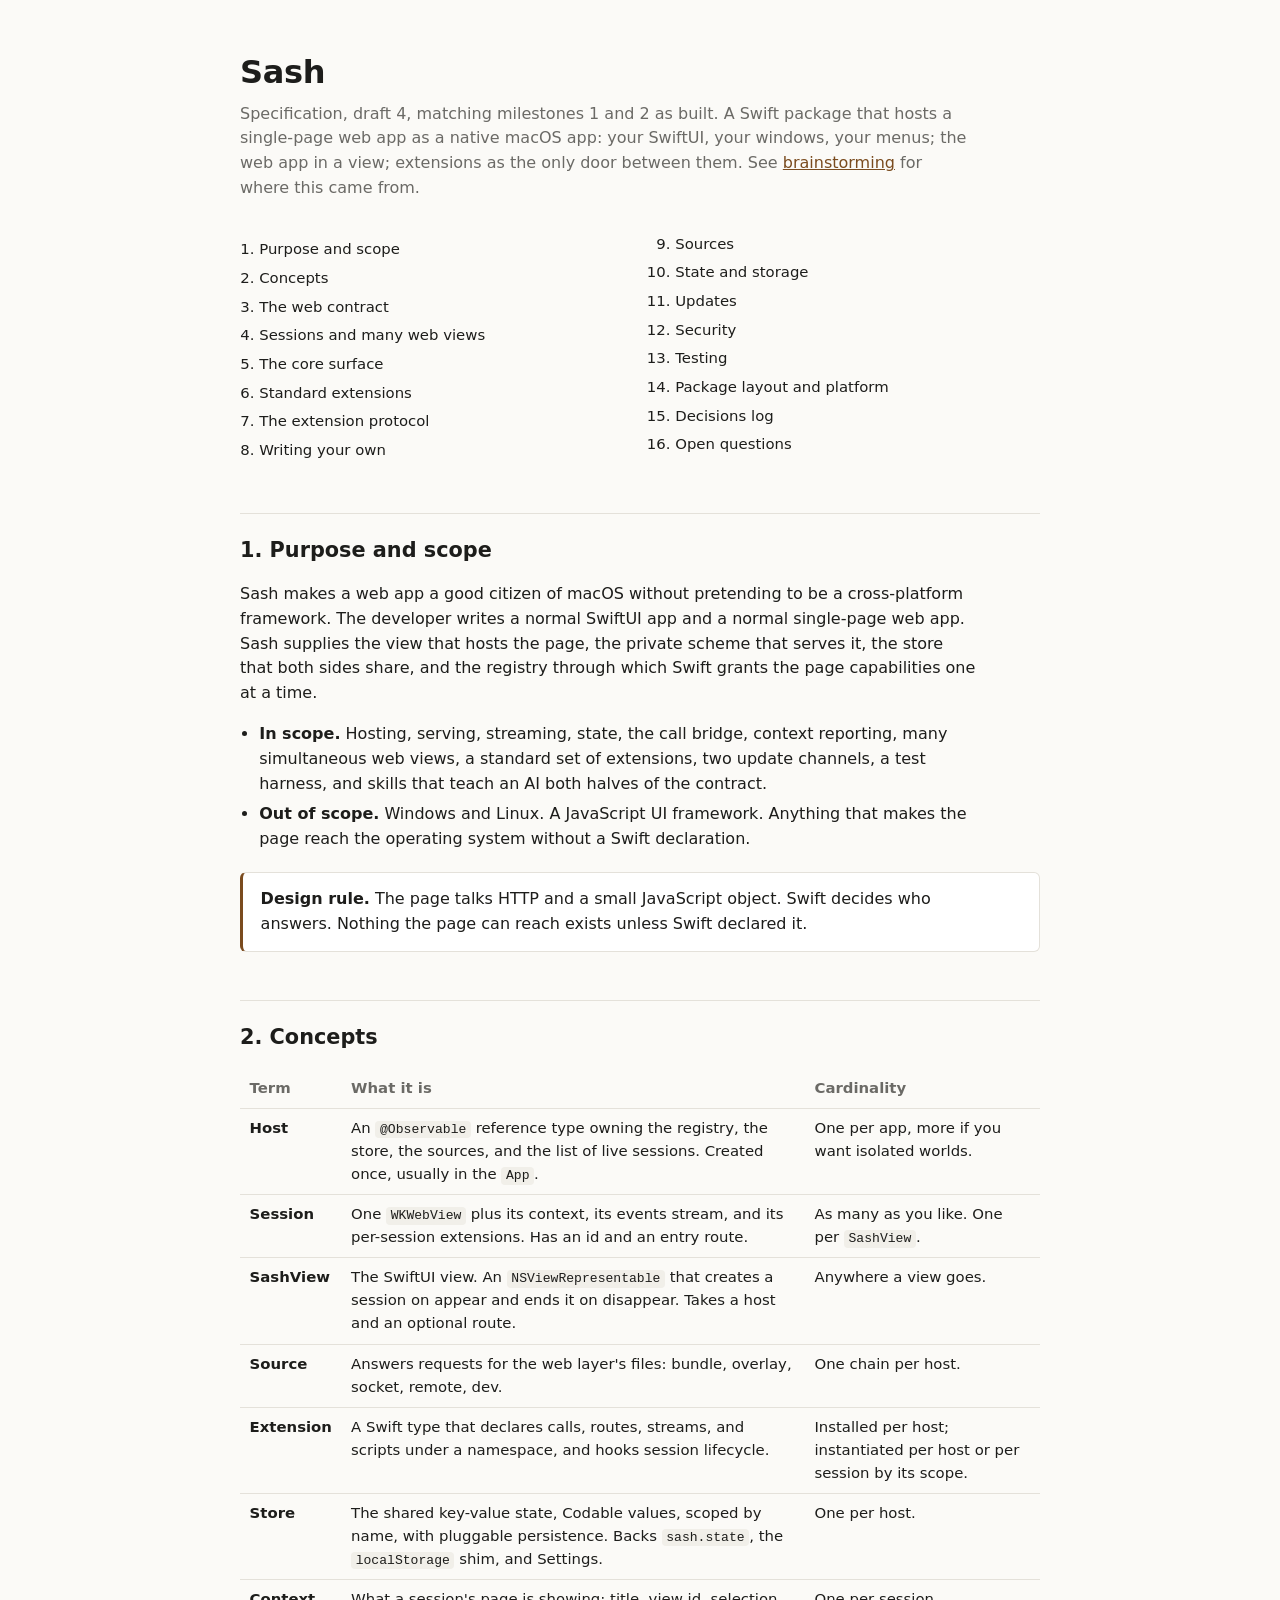
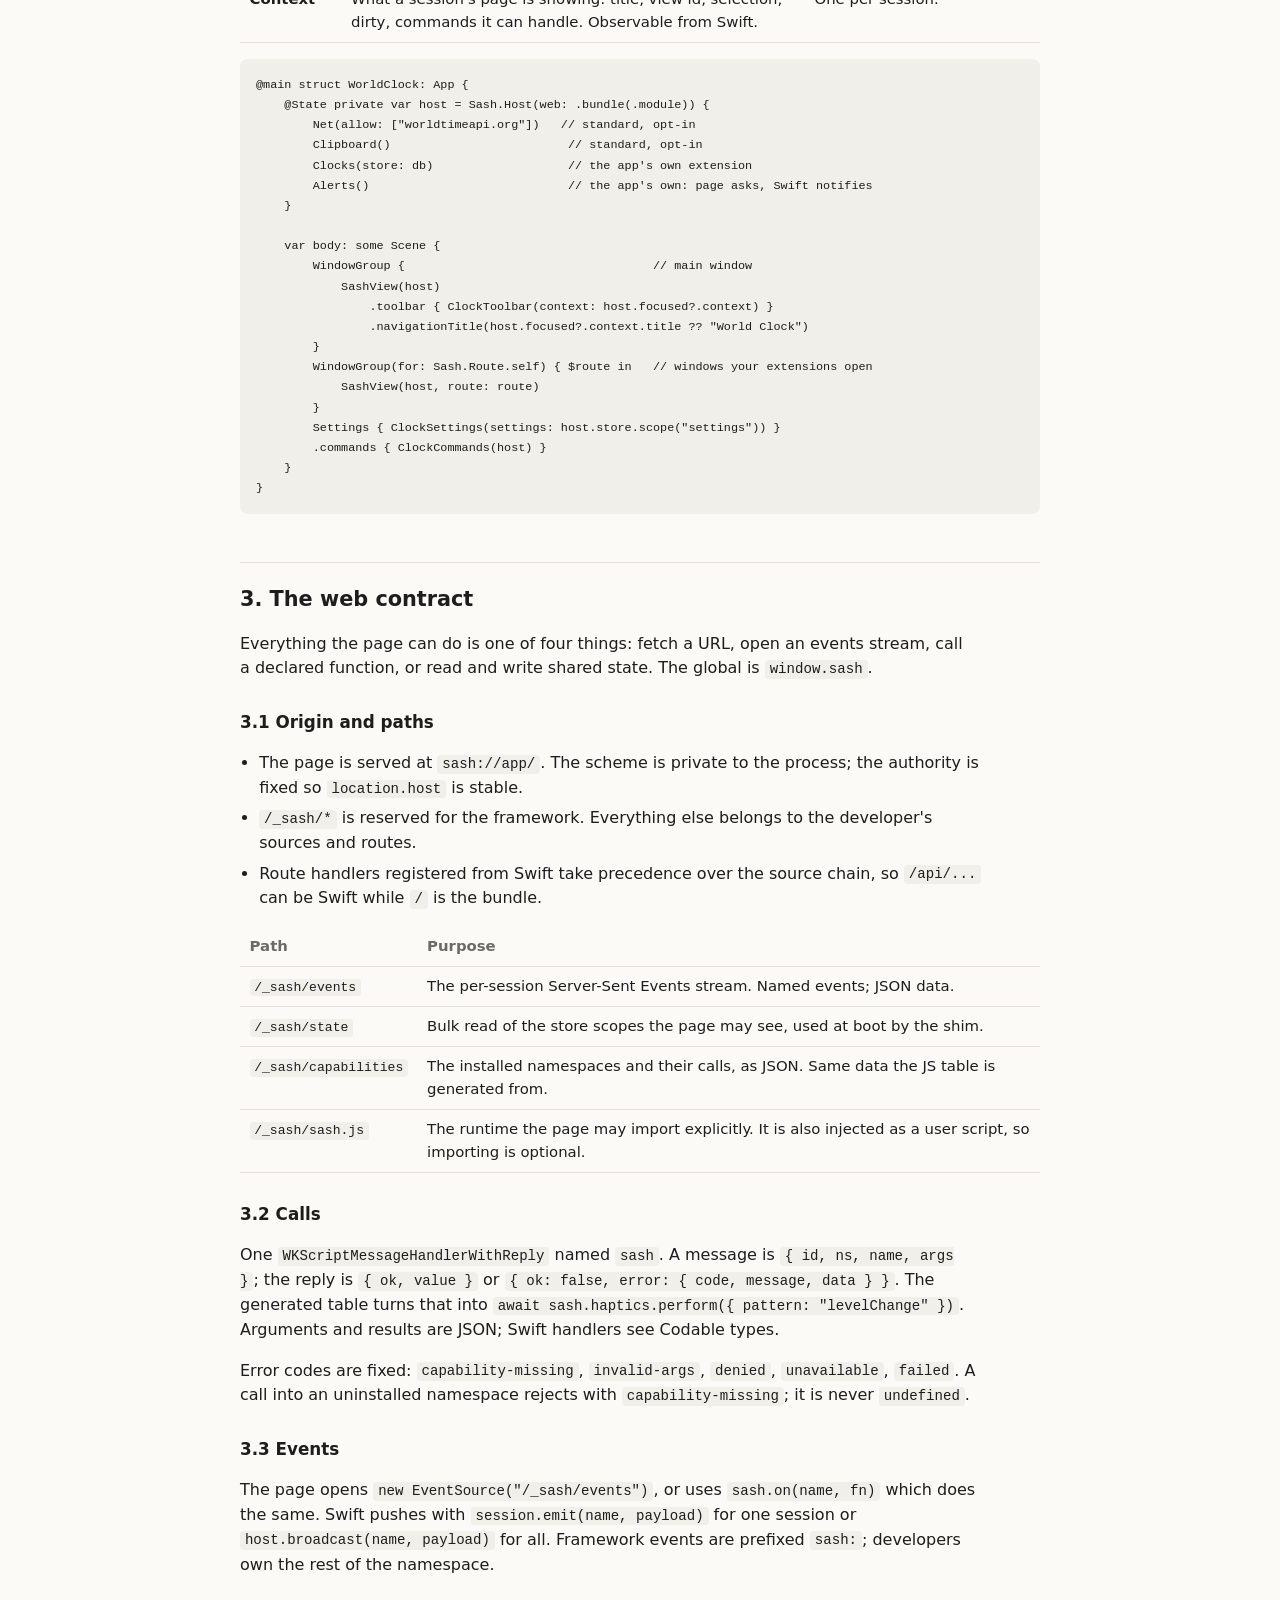
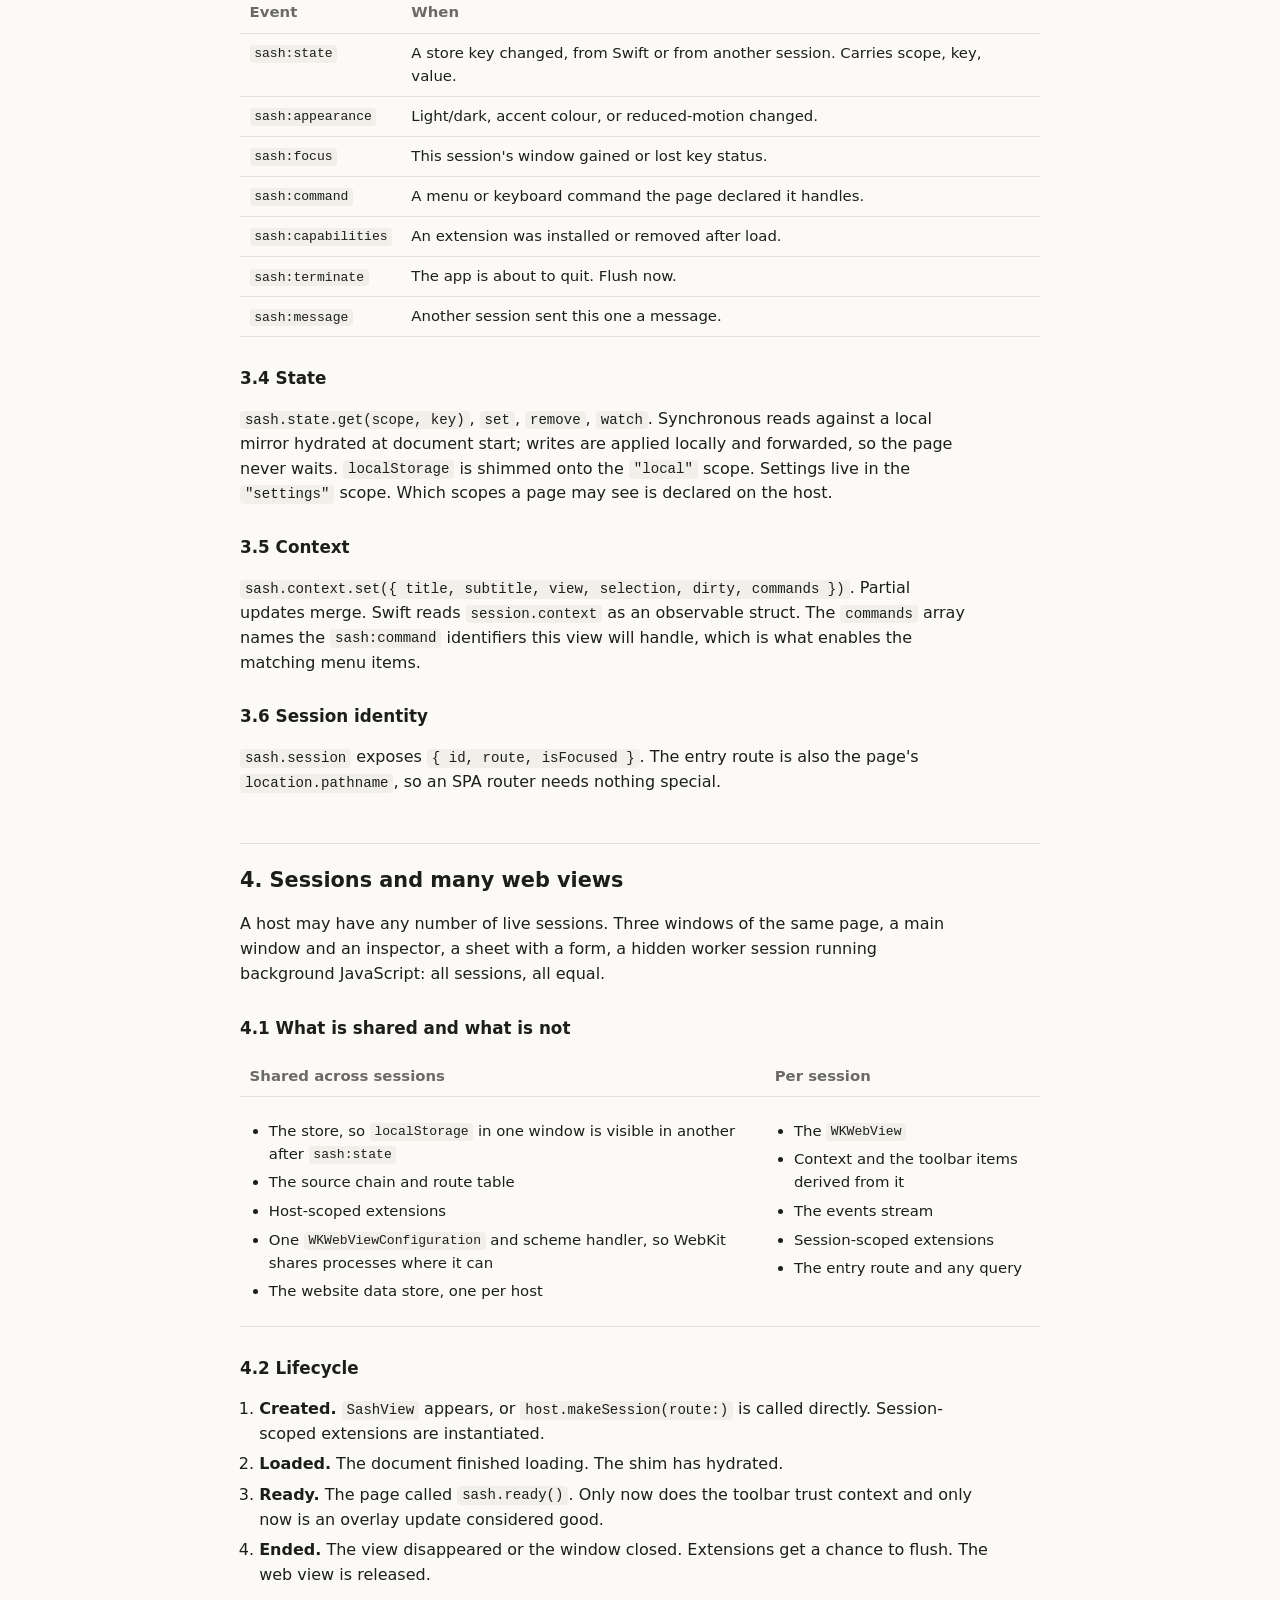
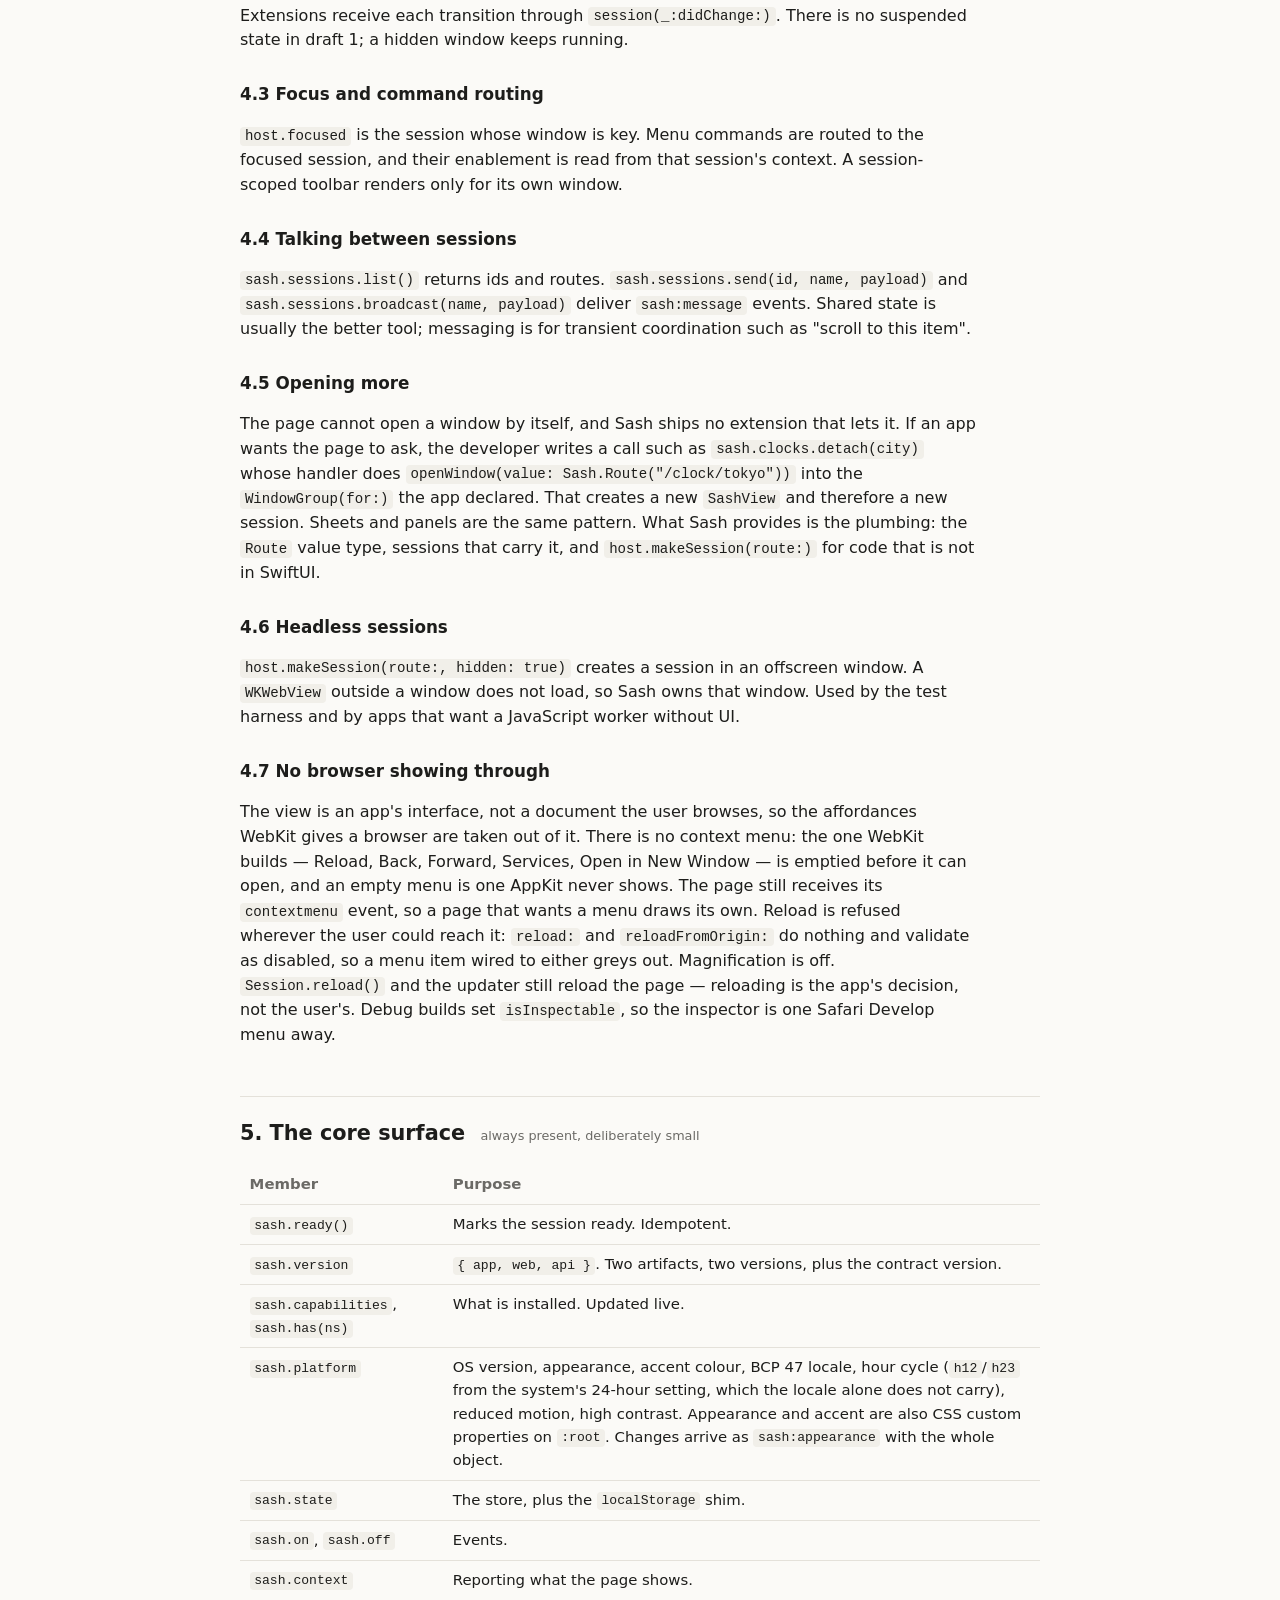
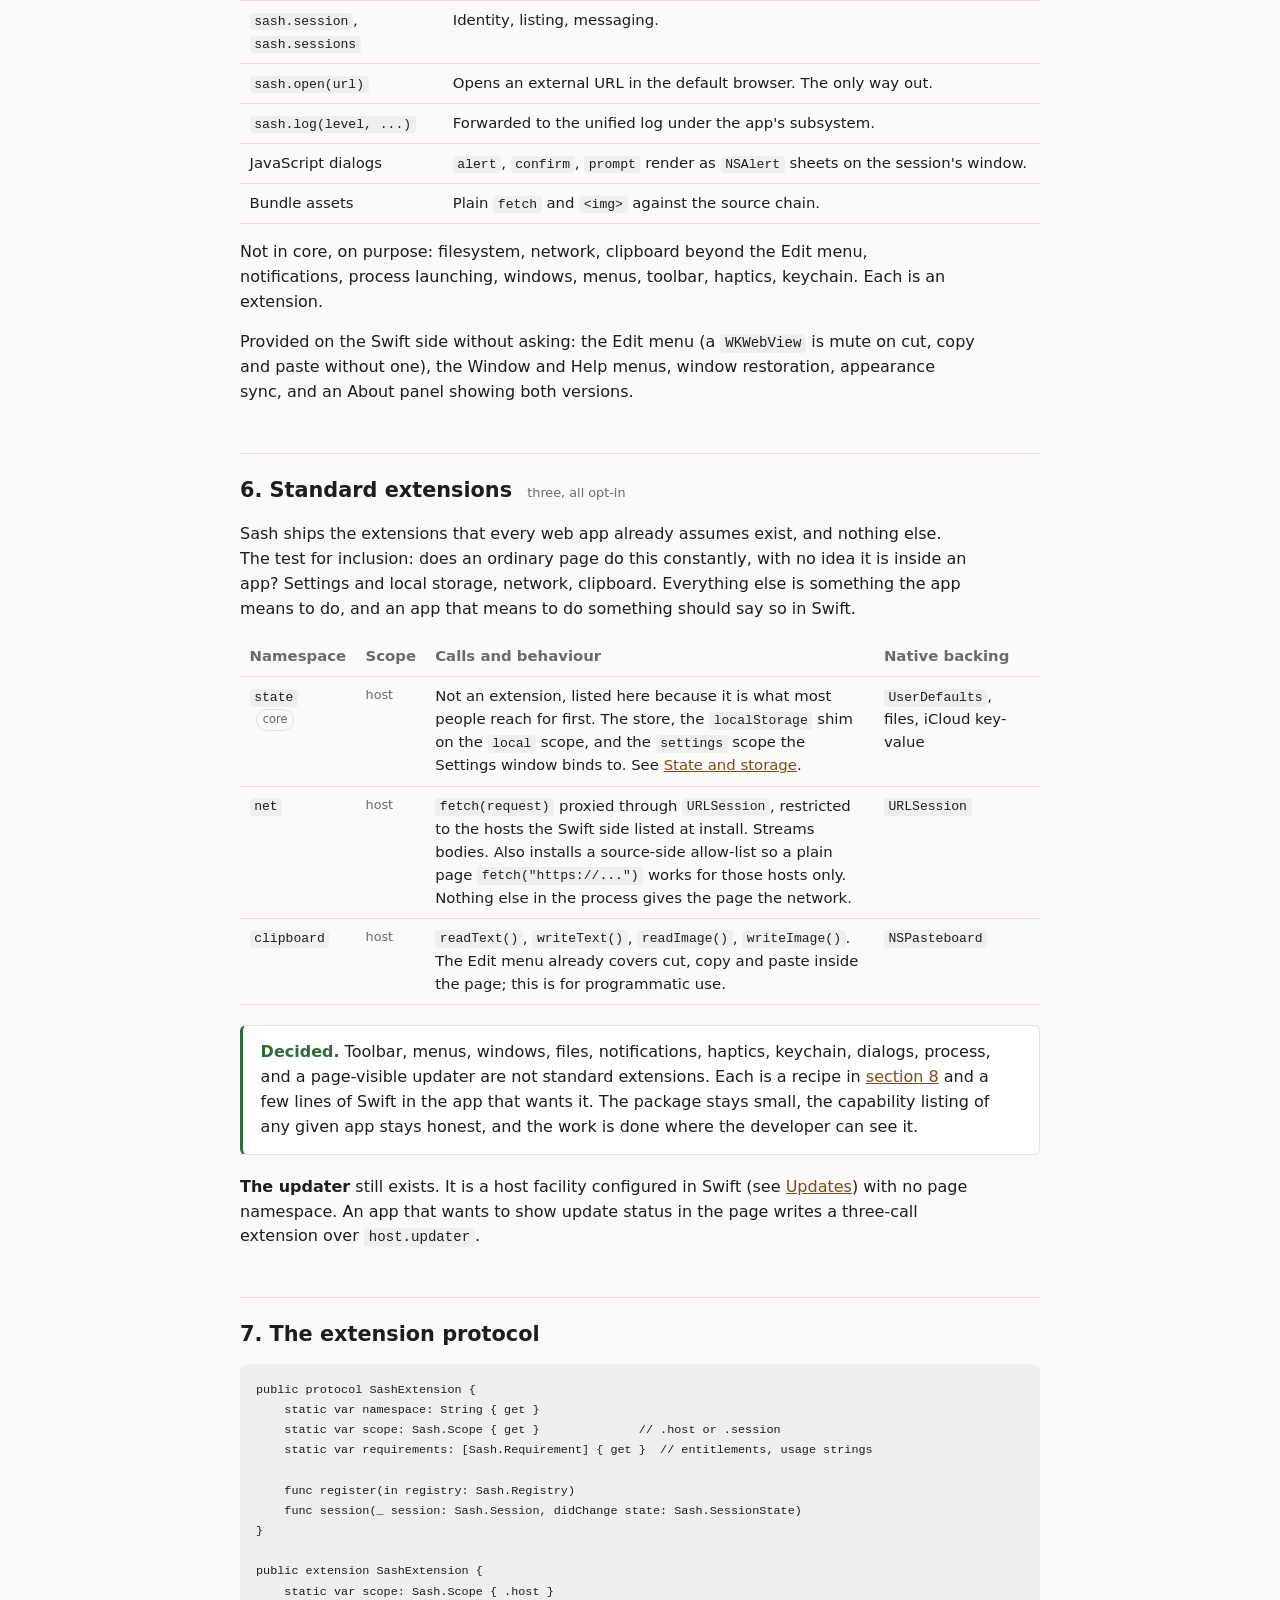
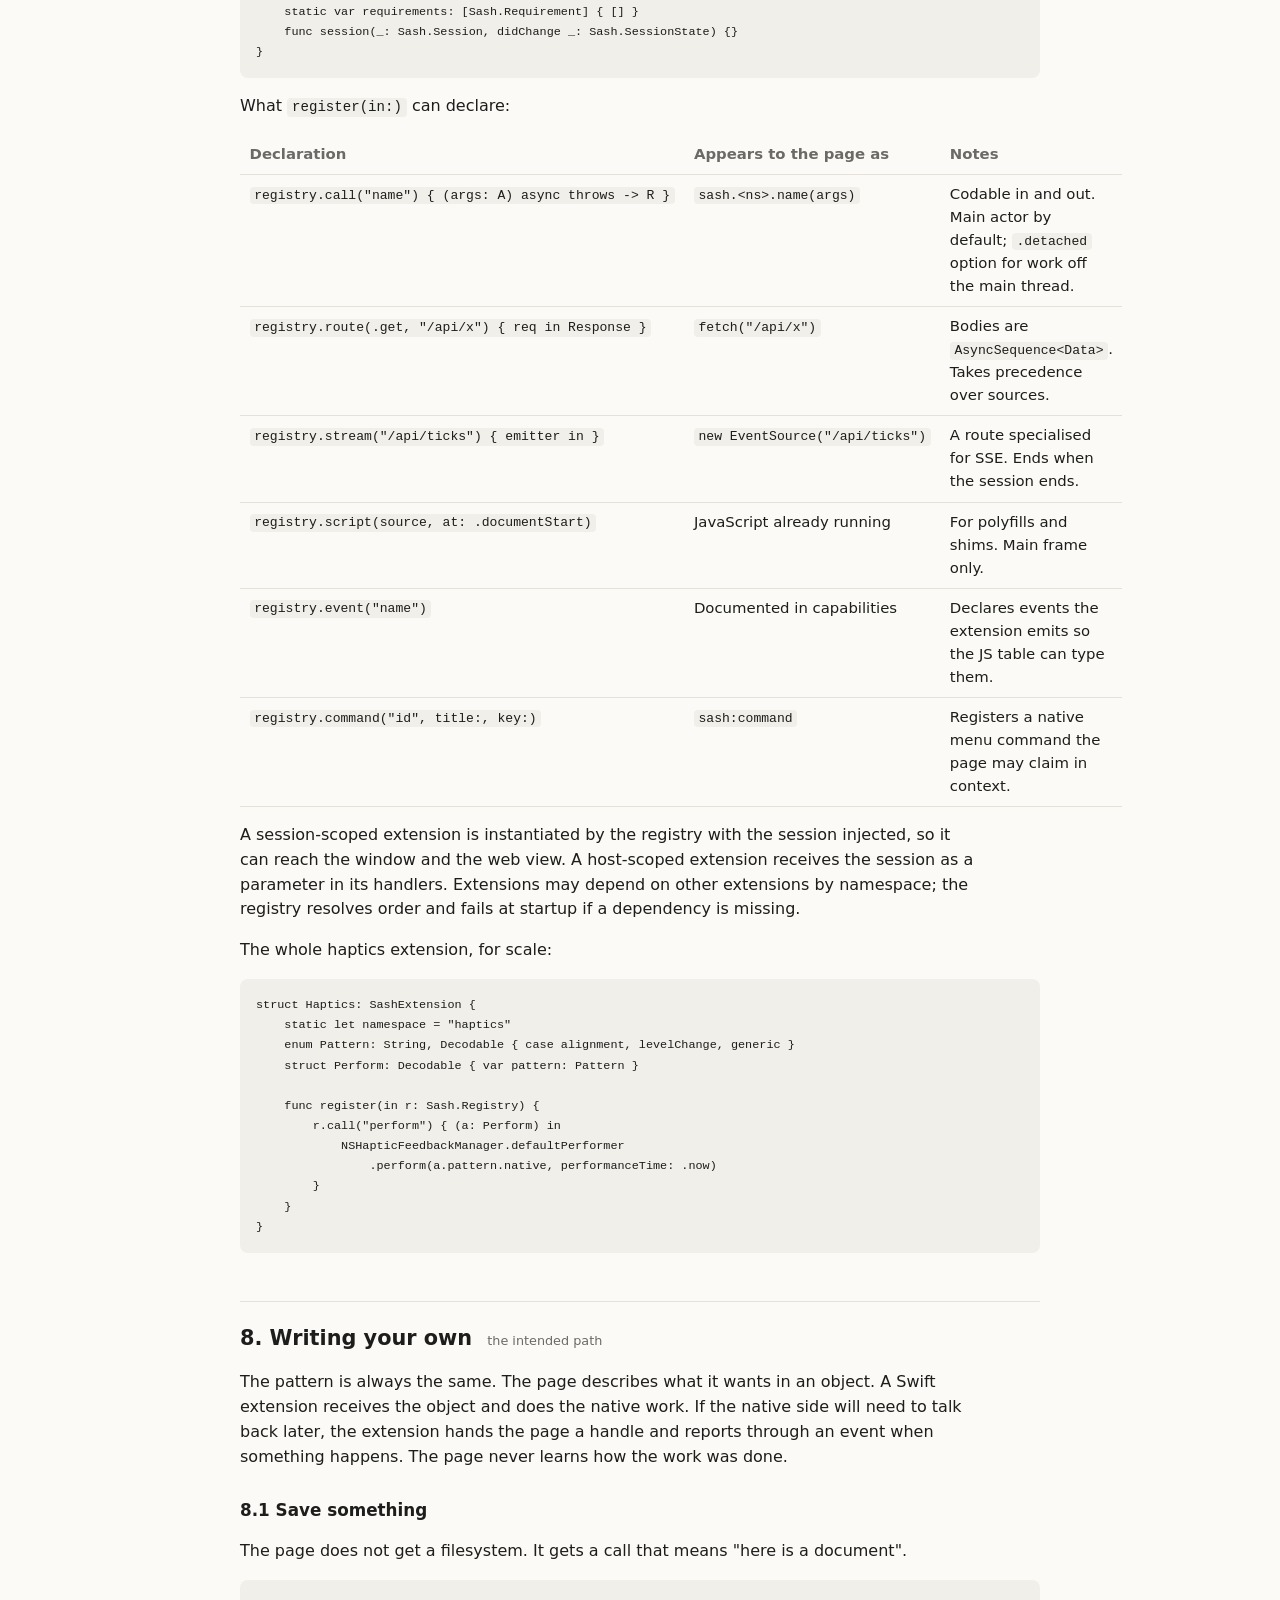
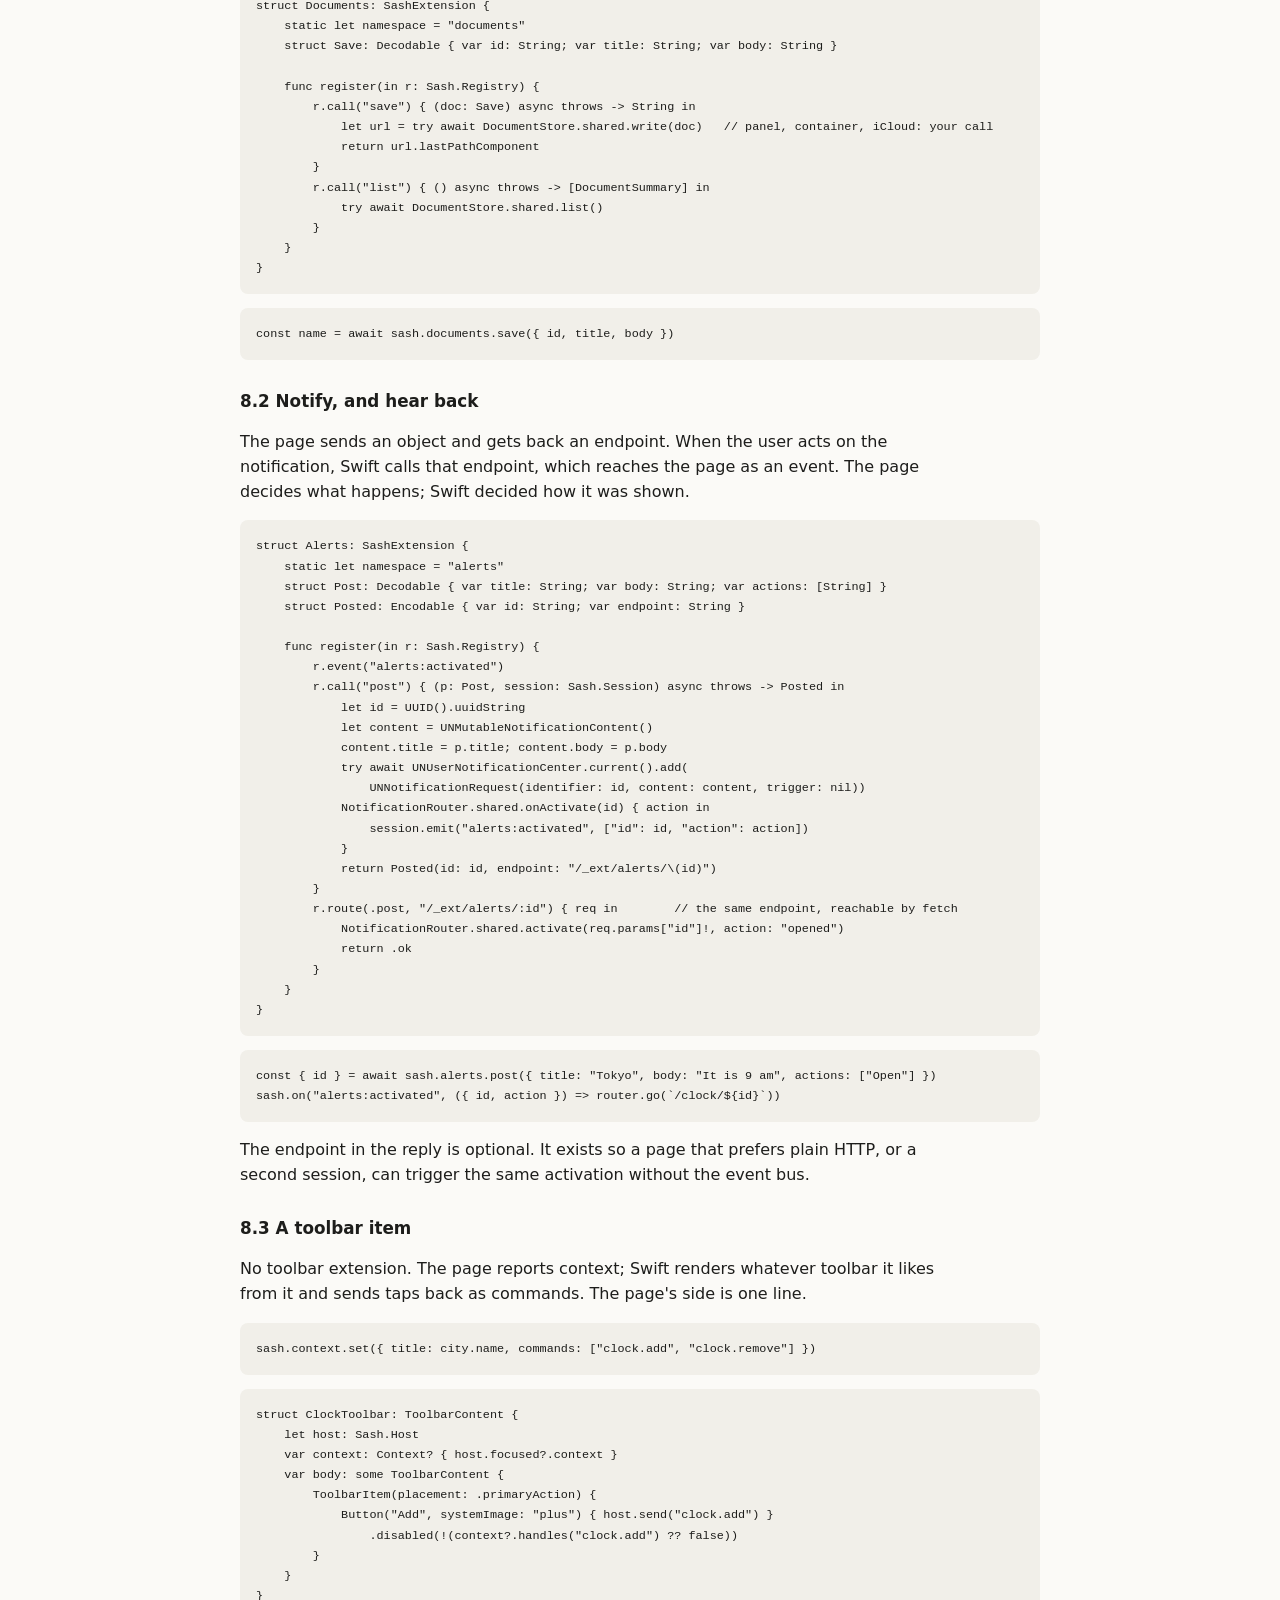
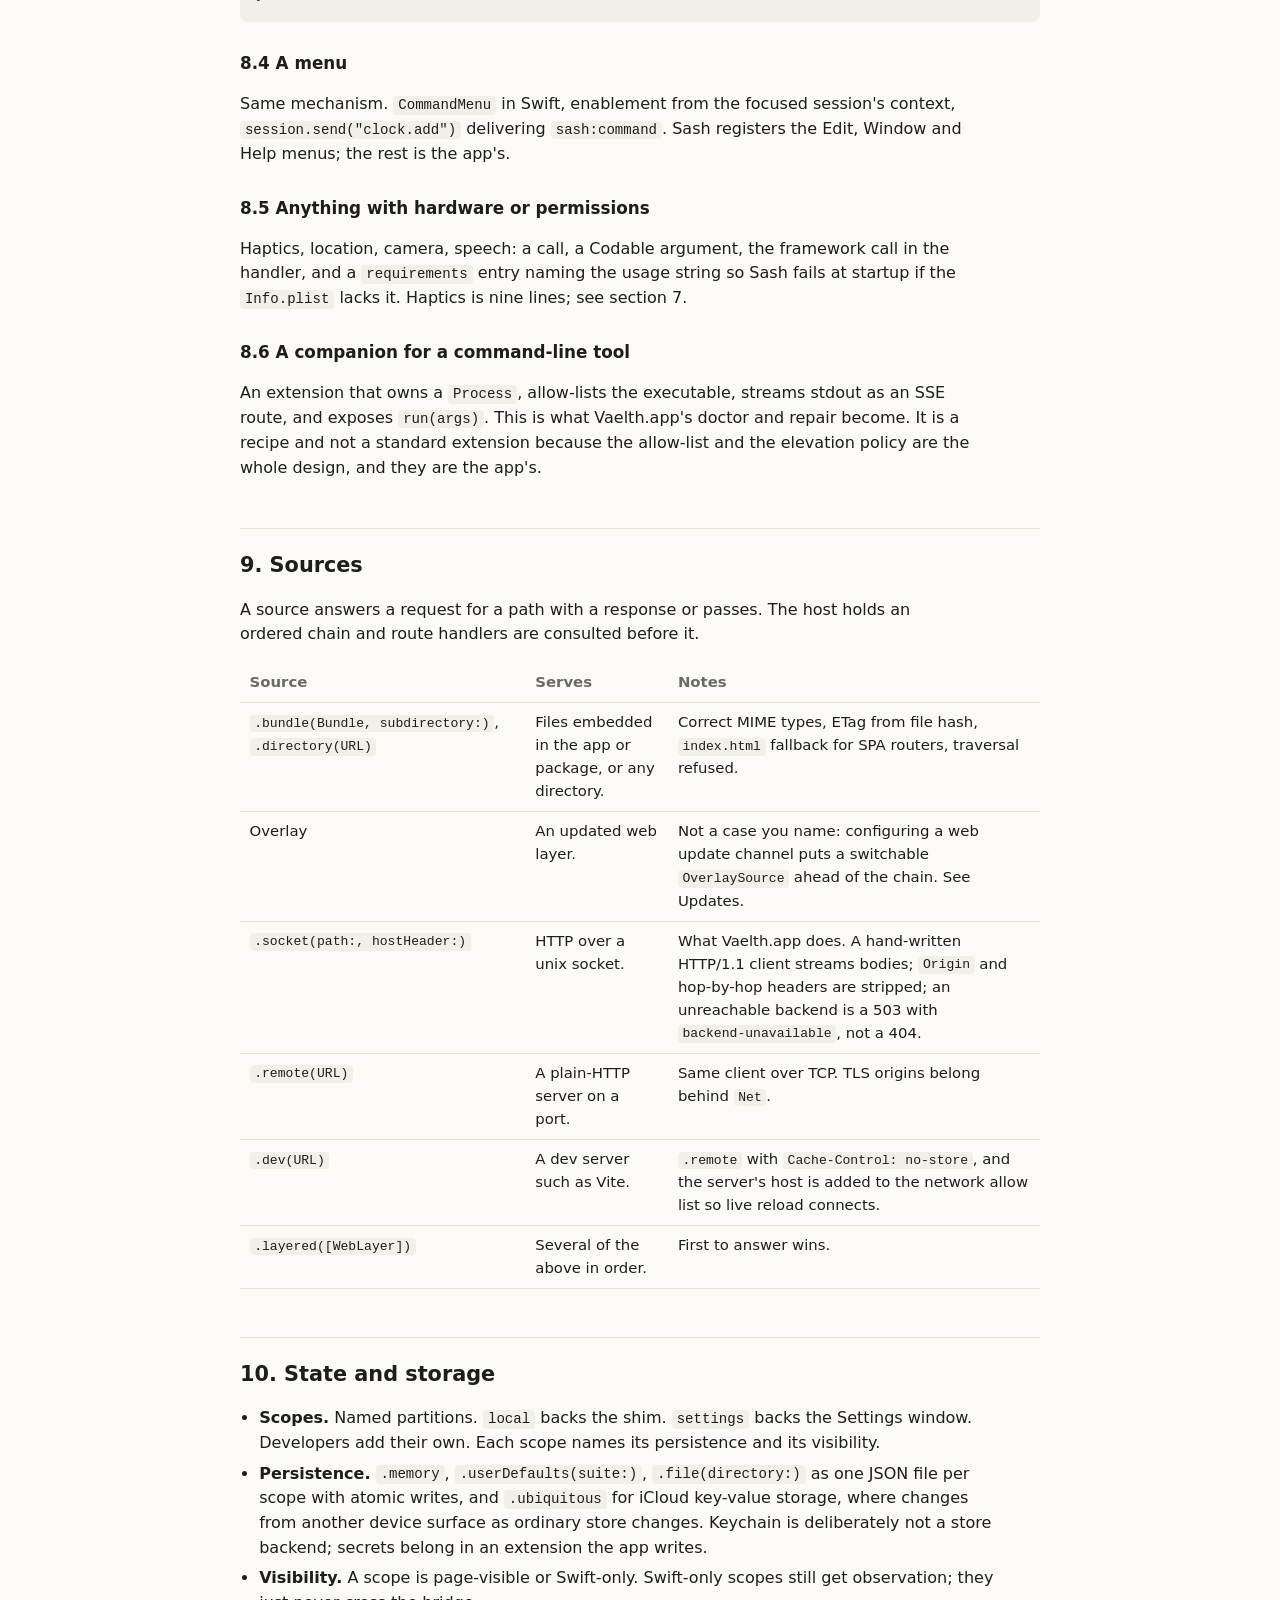
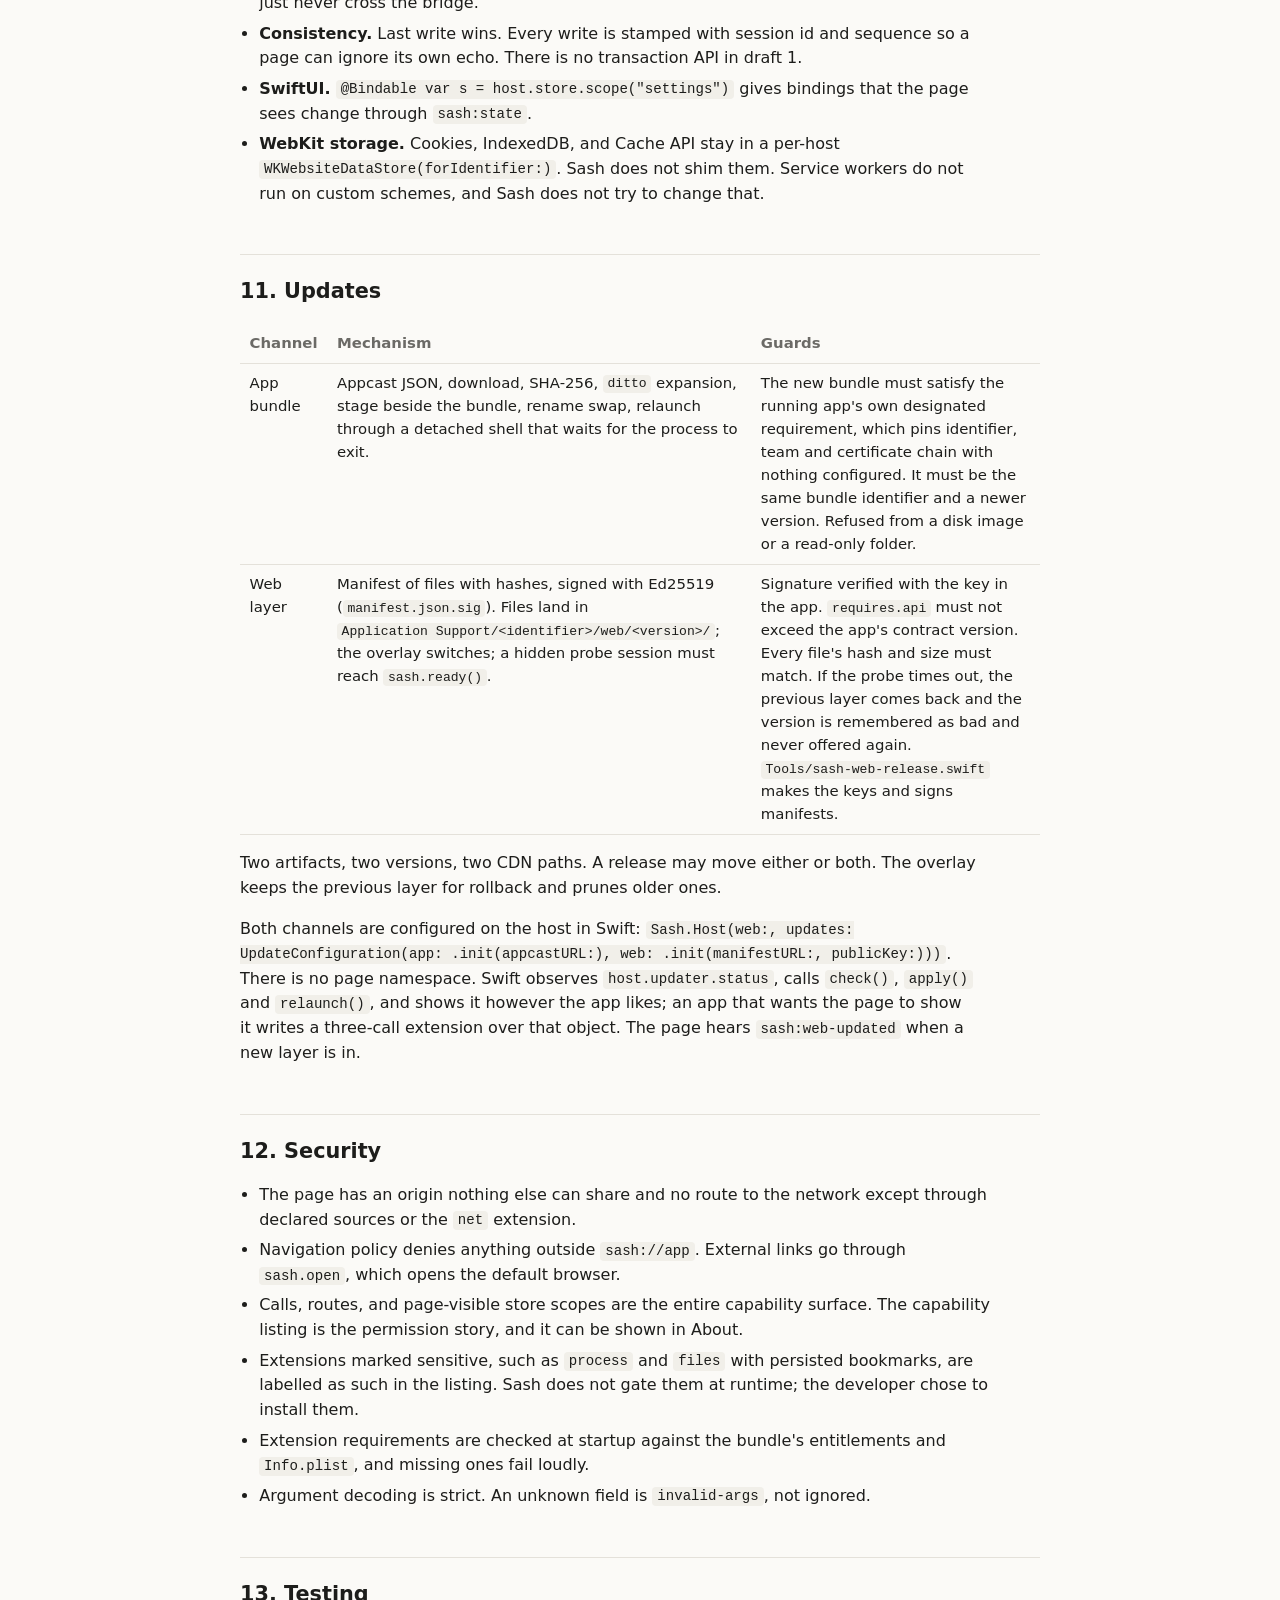
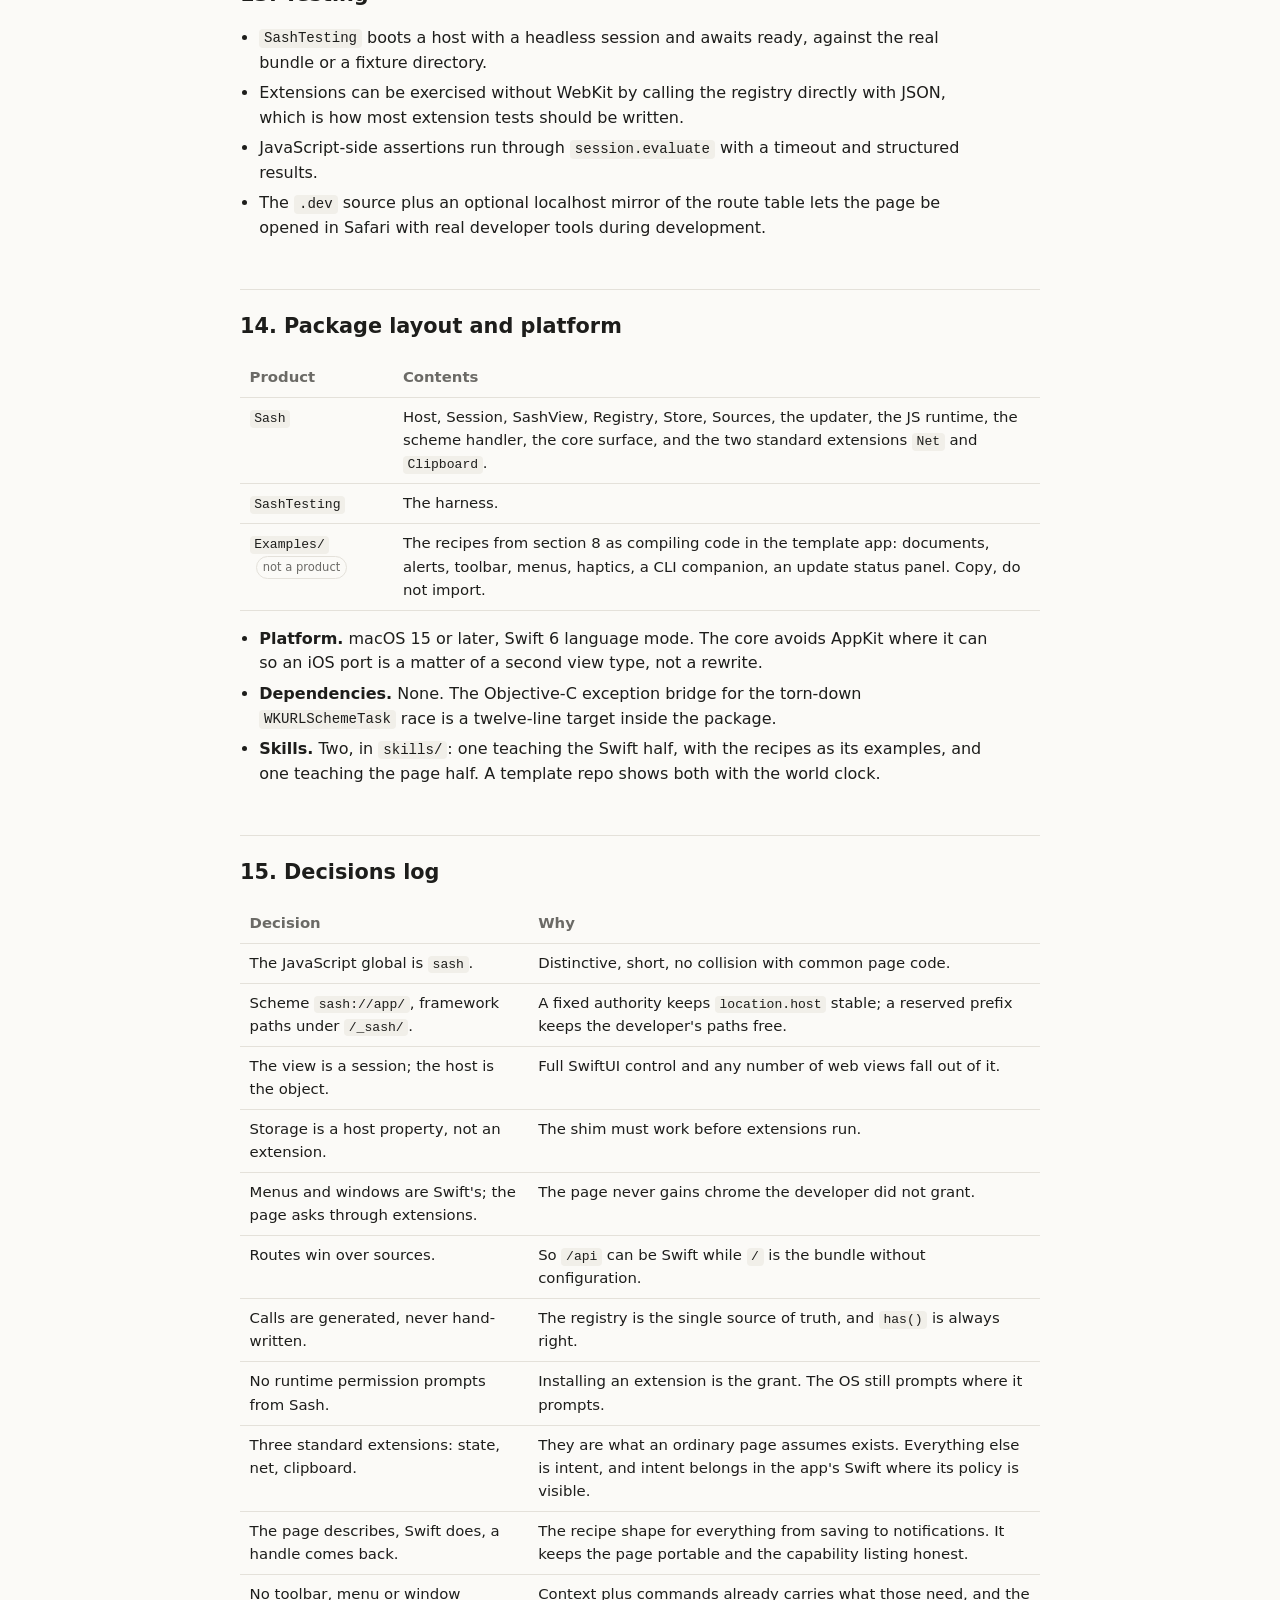
==== commit 70972390: "No context menu on the view, and no reload the user can reach Co-Authored-By: Claude Opus 5 <noreply" ====
--- a/docs/spec.html
+++ b/docs/spec.html
@@ -279,6 +279,17 @@
      <code>WKWebView</code> outside a window does not load, so Sash owns that window. Used by the test
      harness and by apps that want a JavaScript worker without UI.</p>
 
+  <h3>4.7 No browser showing through</h3>
+  <p>The view is an app's interface, not a document the user browses, so the affordances WebKit gives a
+     browser are taken out of it. There is no context menu: the one WebKit builds — Reload, Back,
+     Forward, Services, Open in New Window — is emptied before it can open, and an empty menu is one
+     AppKit never shows. The page still receives its <code>contextmenu</code> event, so a page that wants
+     a menu draws its own. Reload is refused wherever the user could reach it: <code>reload:</code> and
+     <code>reloadFromOrigin:</code> do nothing and validate as disabled, so a menu item wired to either
+     greys out. Magnification is off. <code>Session.reload()</code> and the updater still reload the
+     page — reloading is the app's decision, not the user's. Debug builds set <code>isInspectable</code>,
+     so the inspector is one Safari Develop menu away.</p>
+
   <!-- ============================================================ -->
   <h2 id="core">5. The core surface <small>always present, deliberately small</small></h2>
   <table>
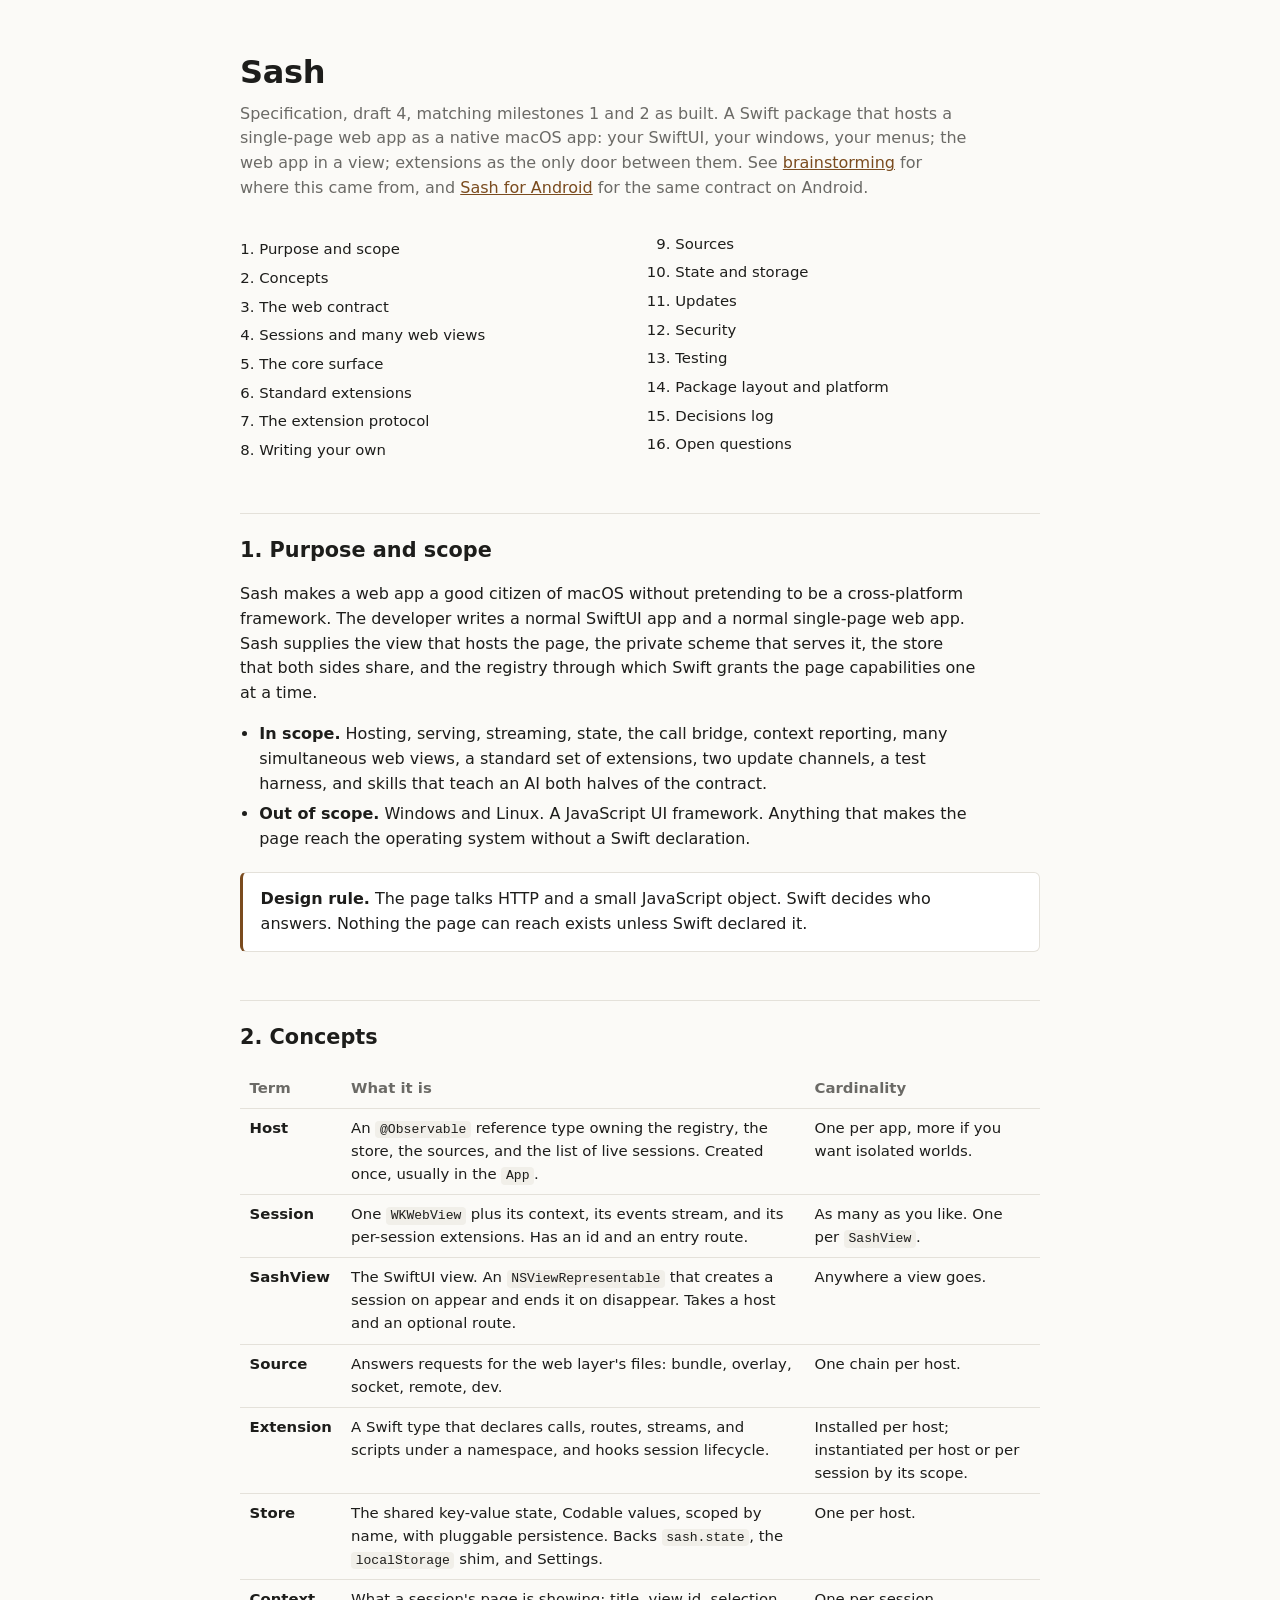
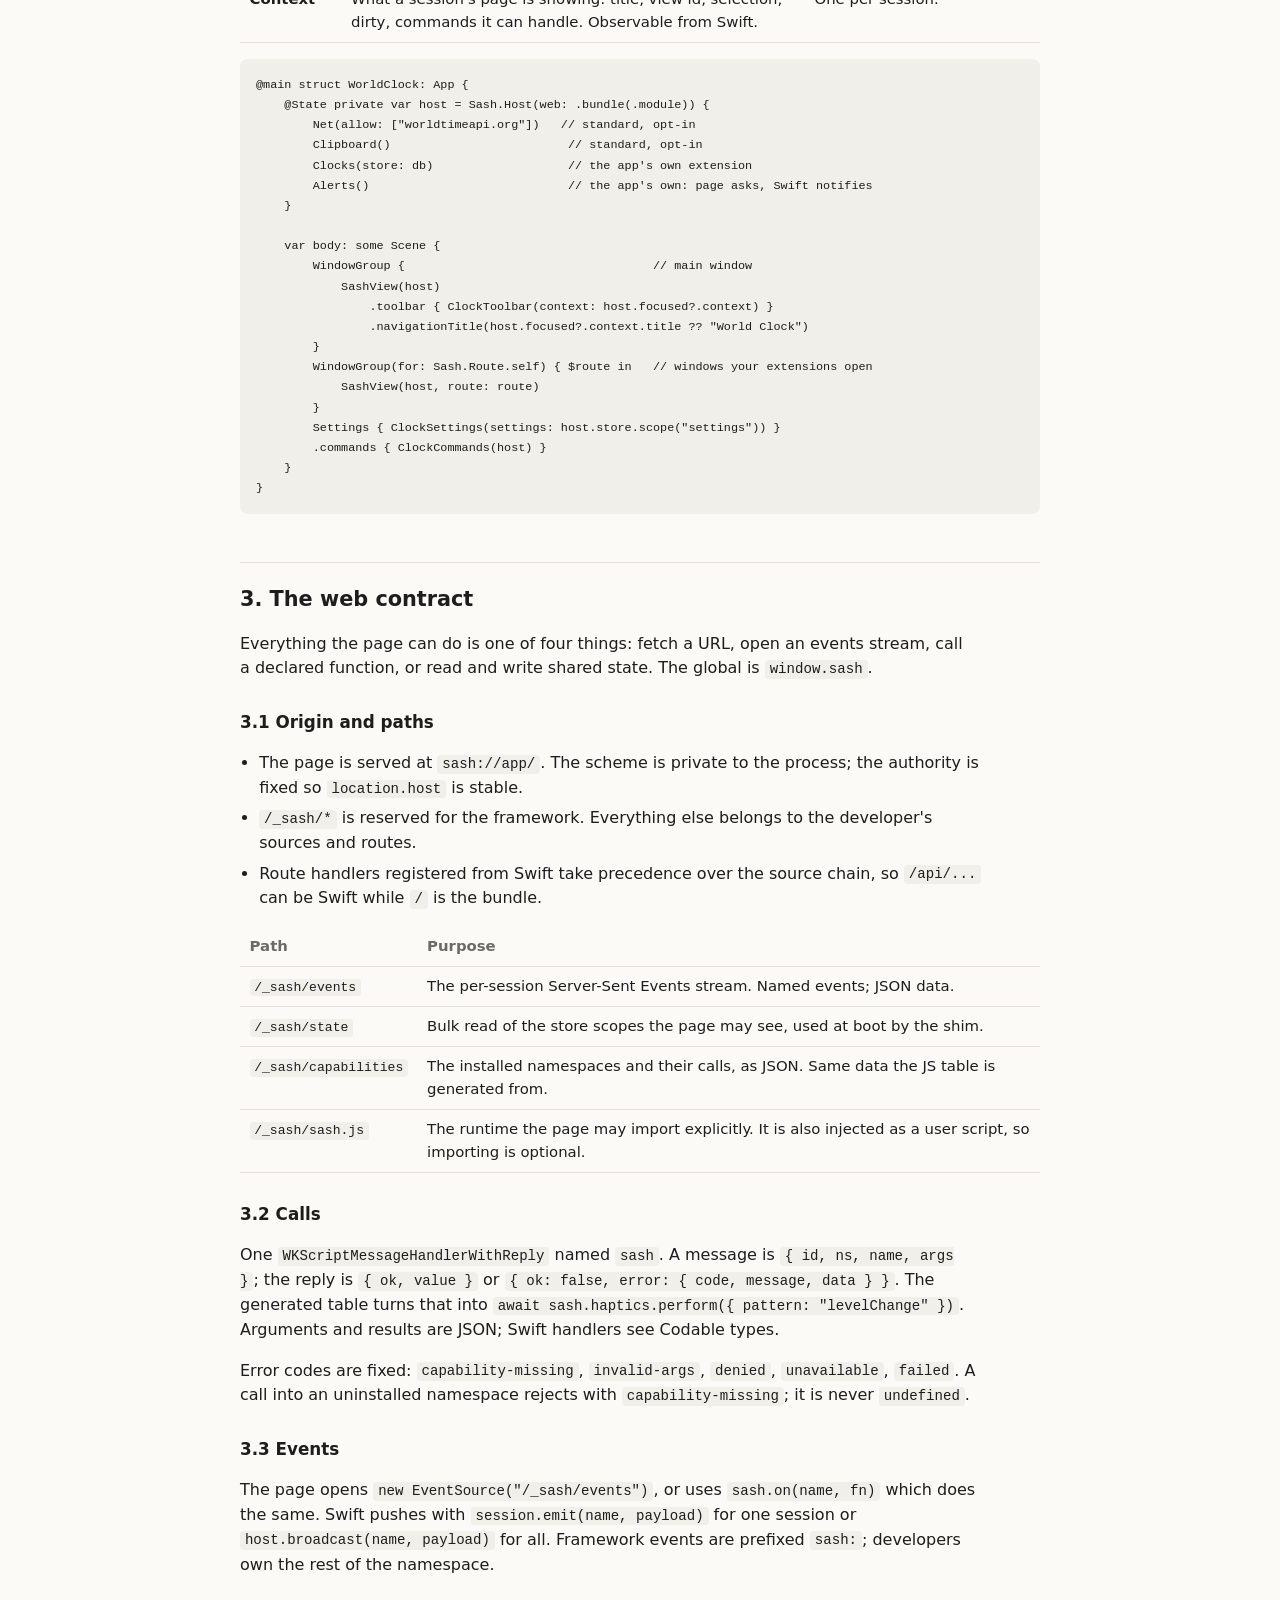
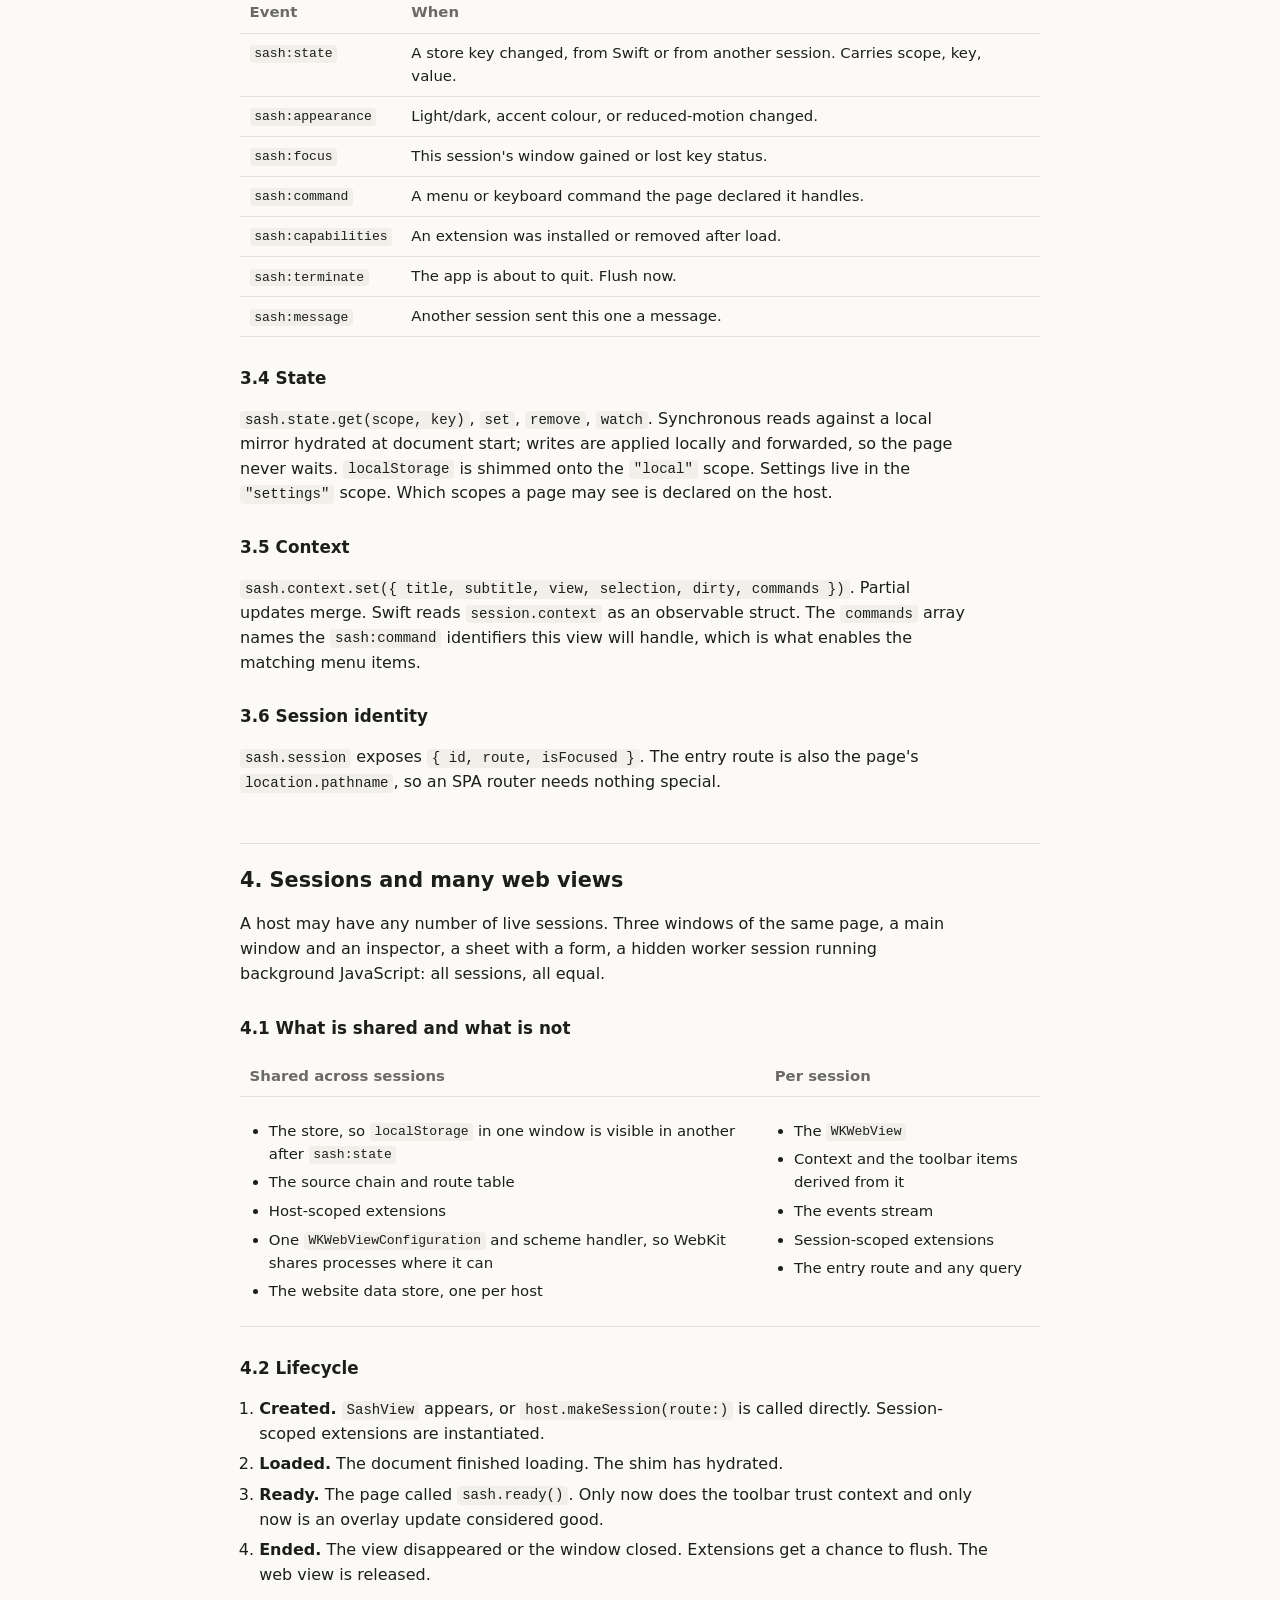
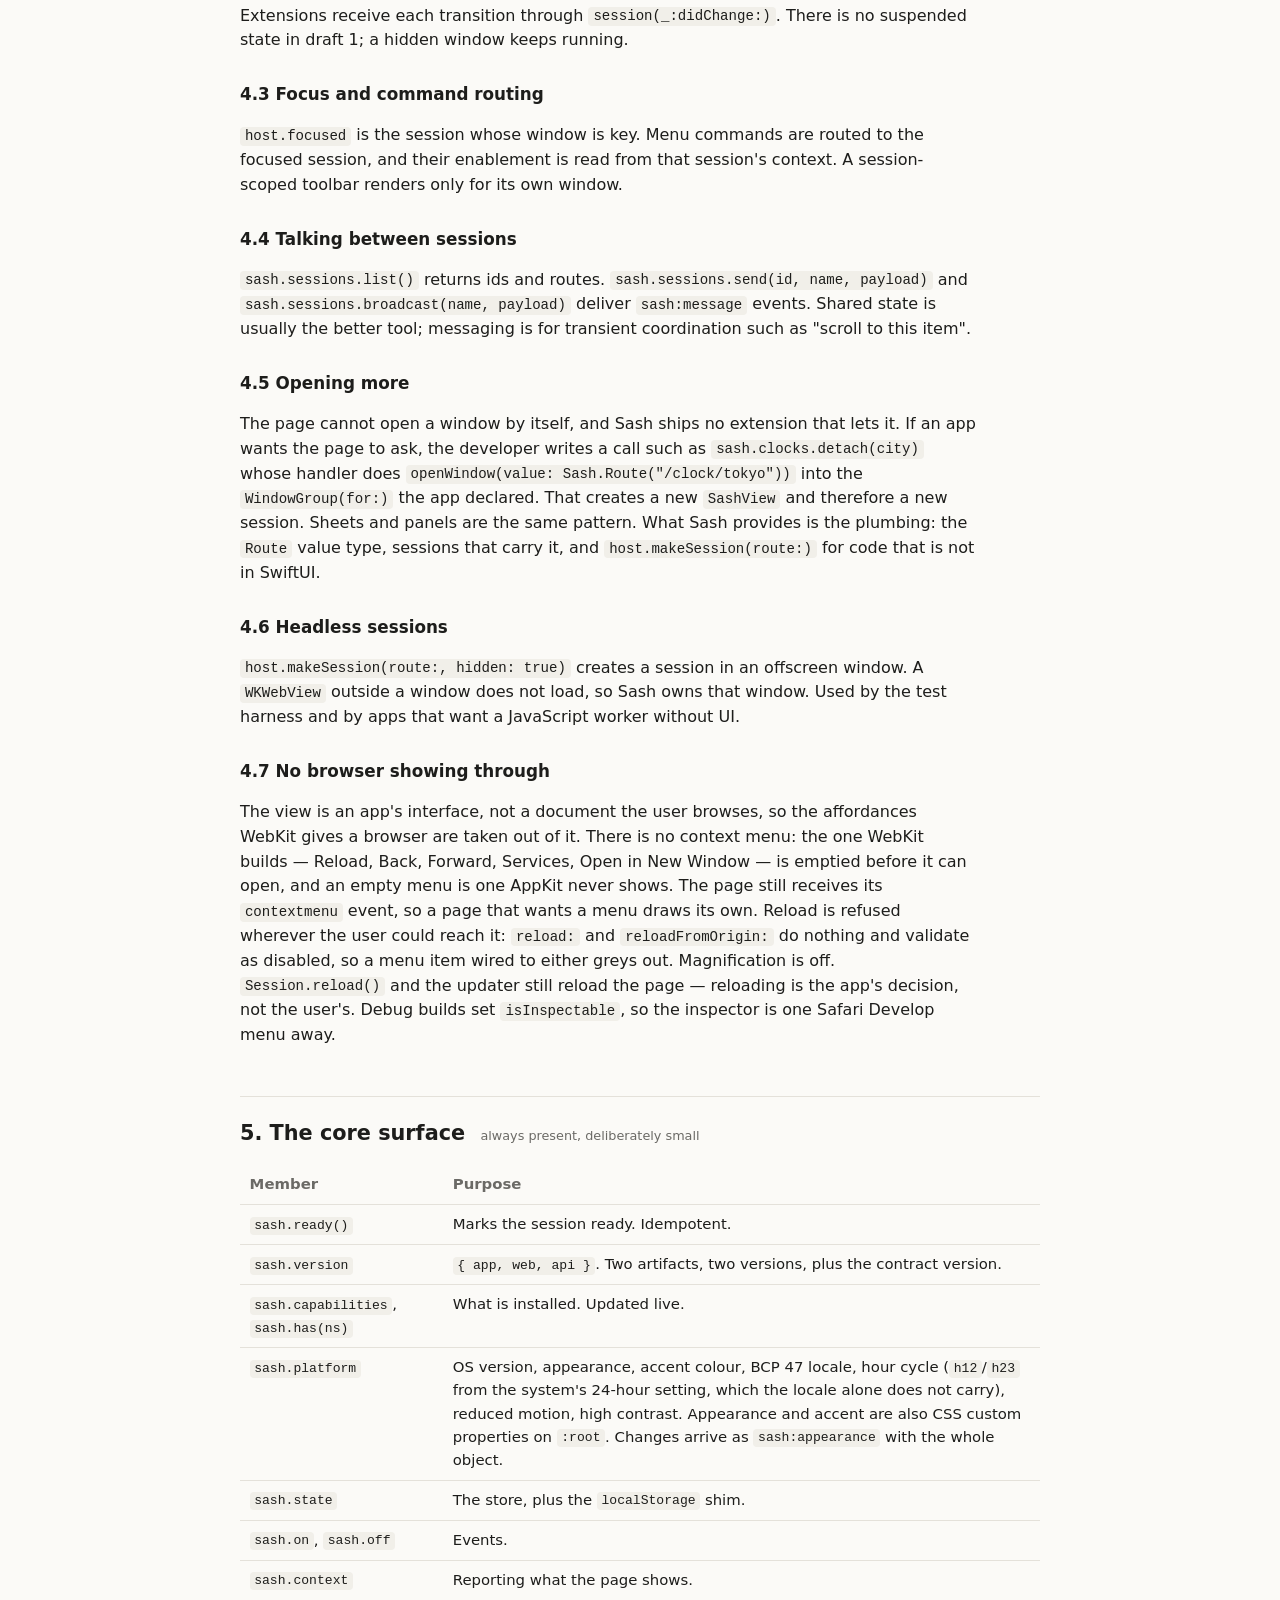
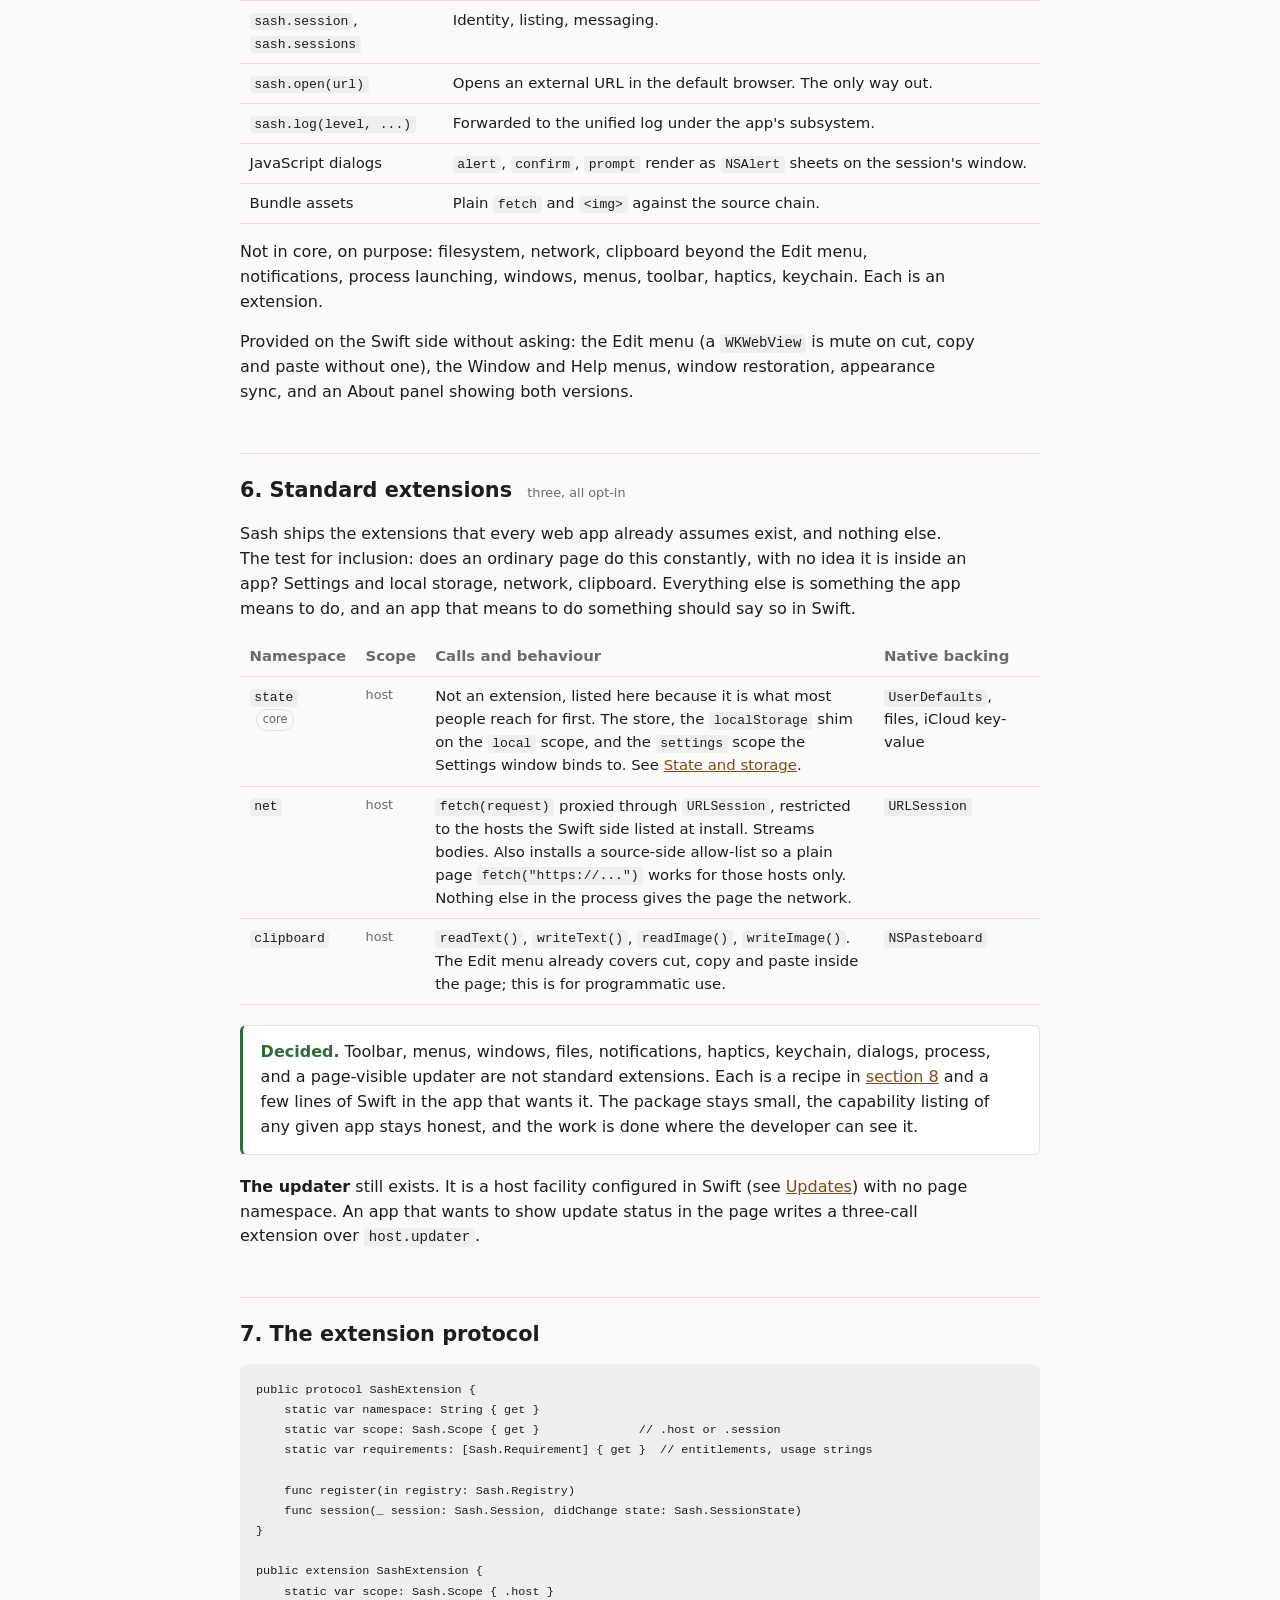
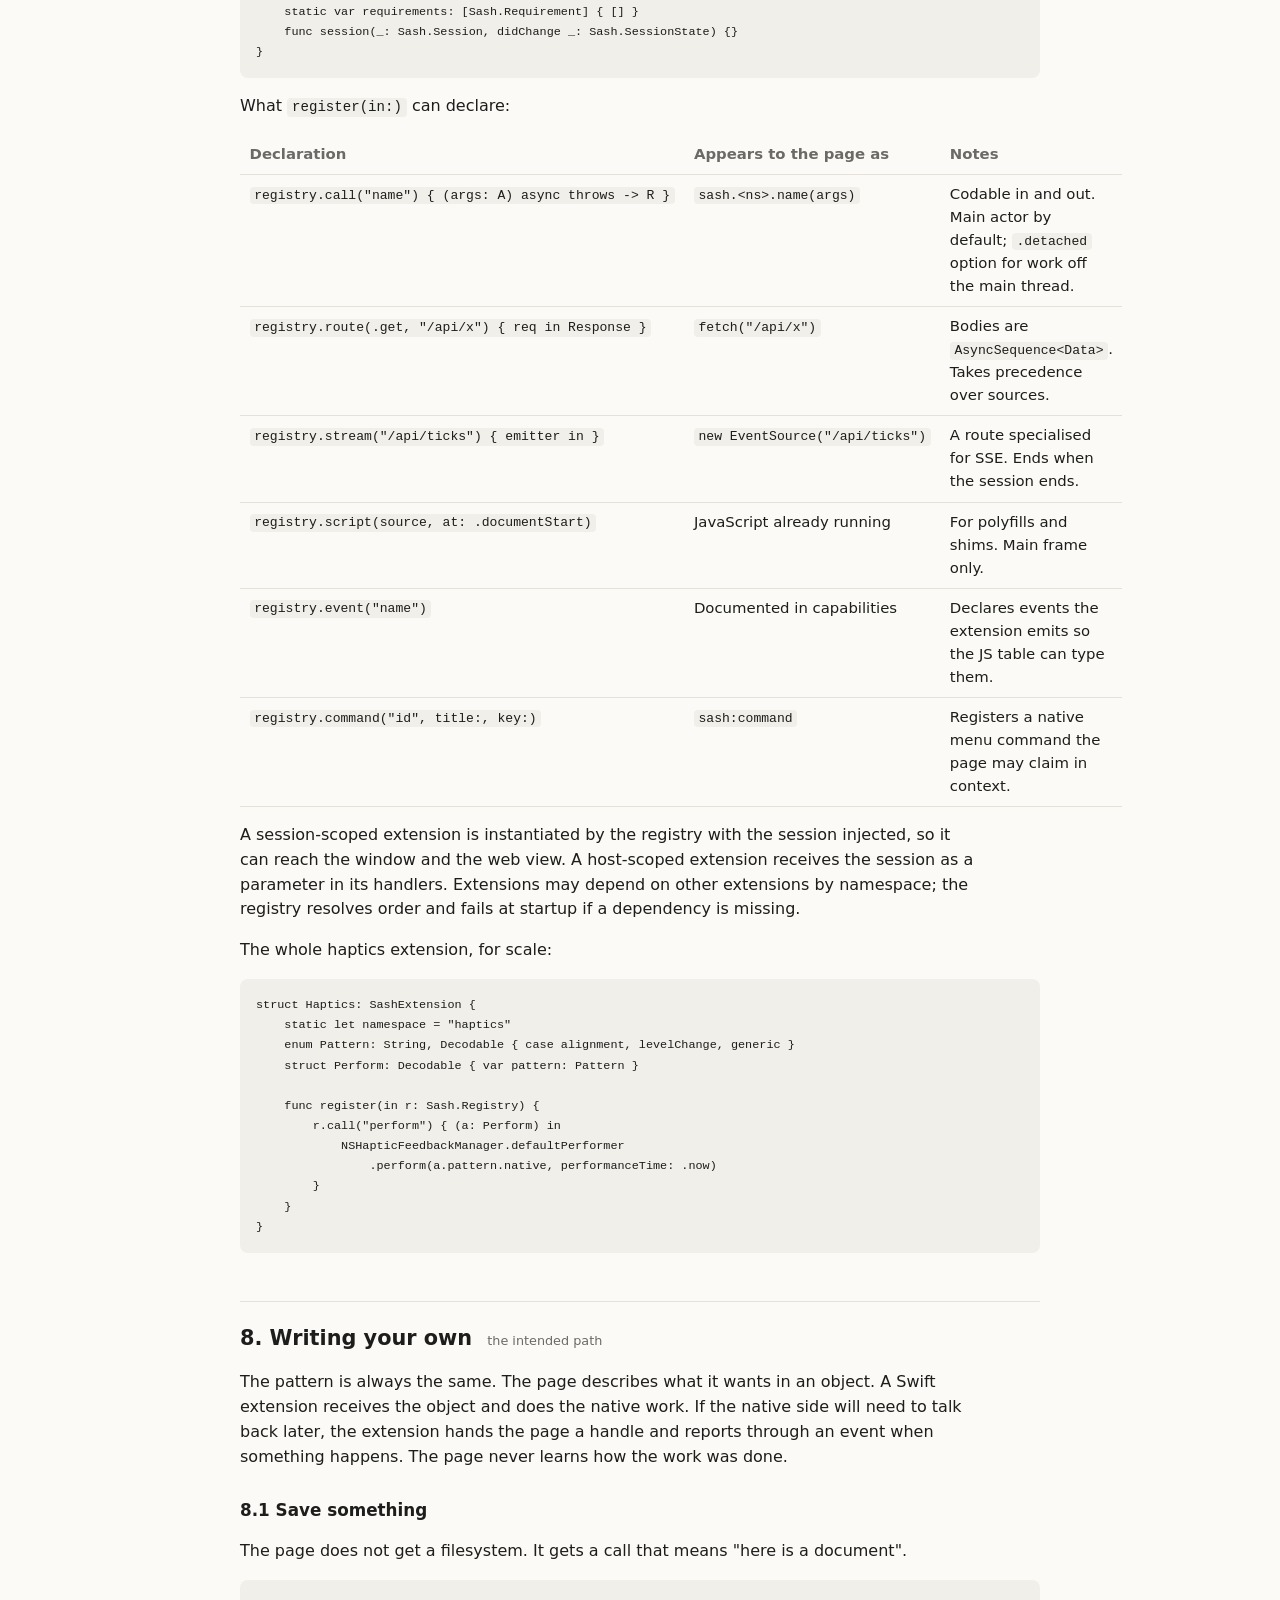
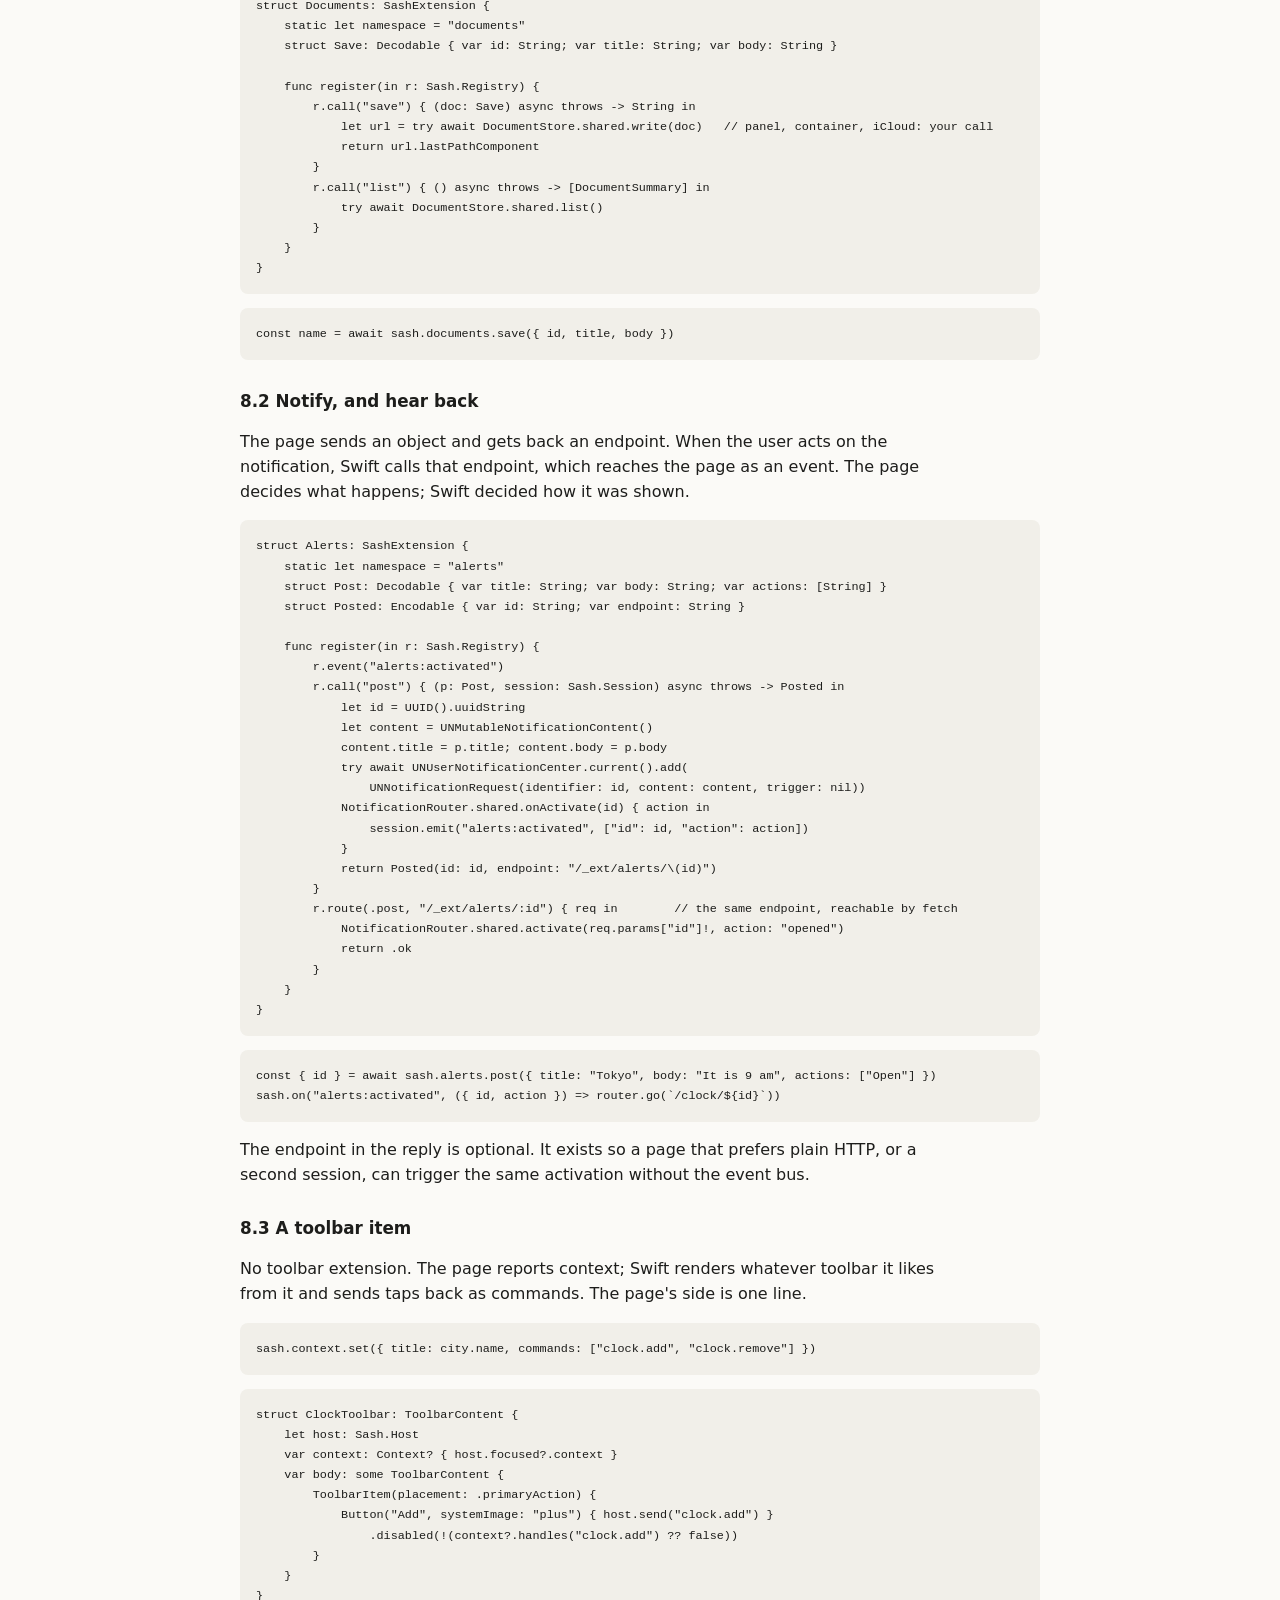
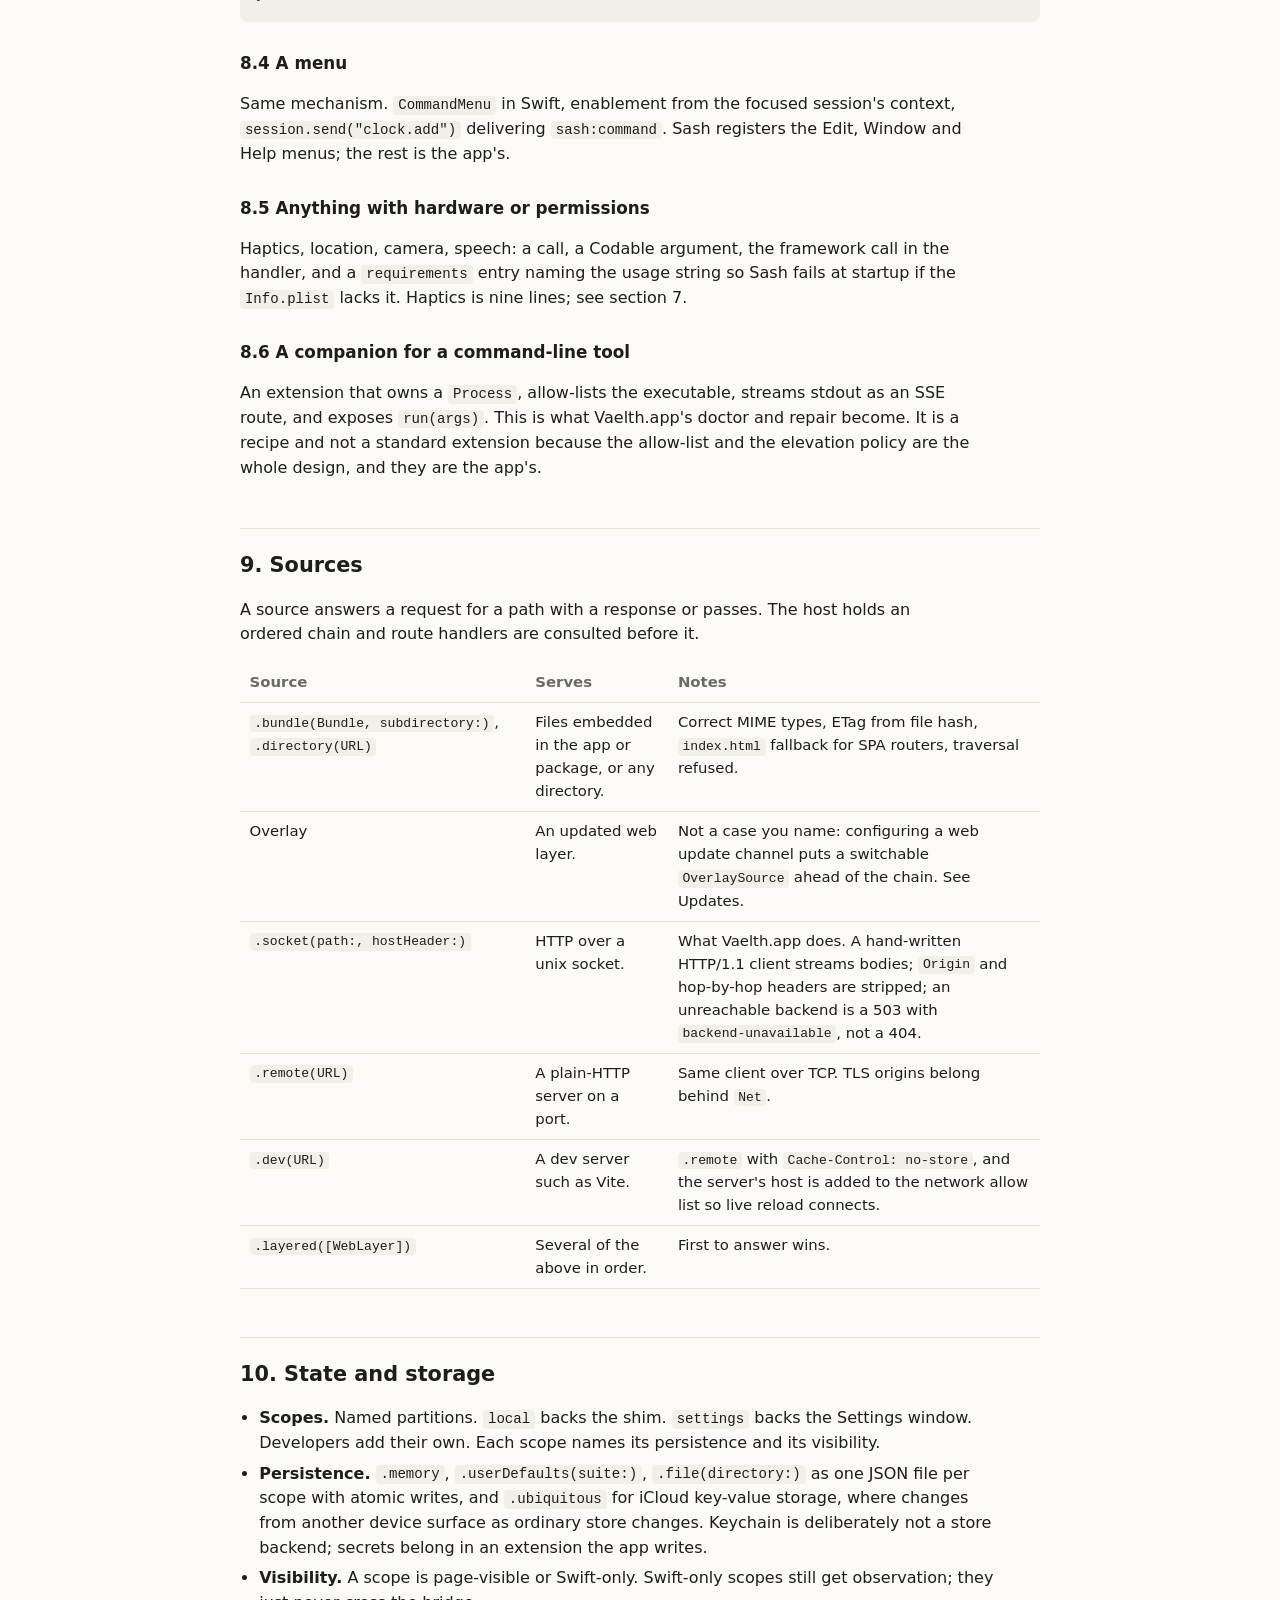
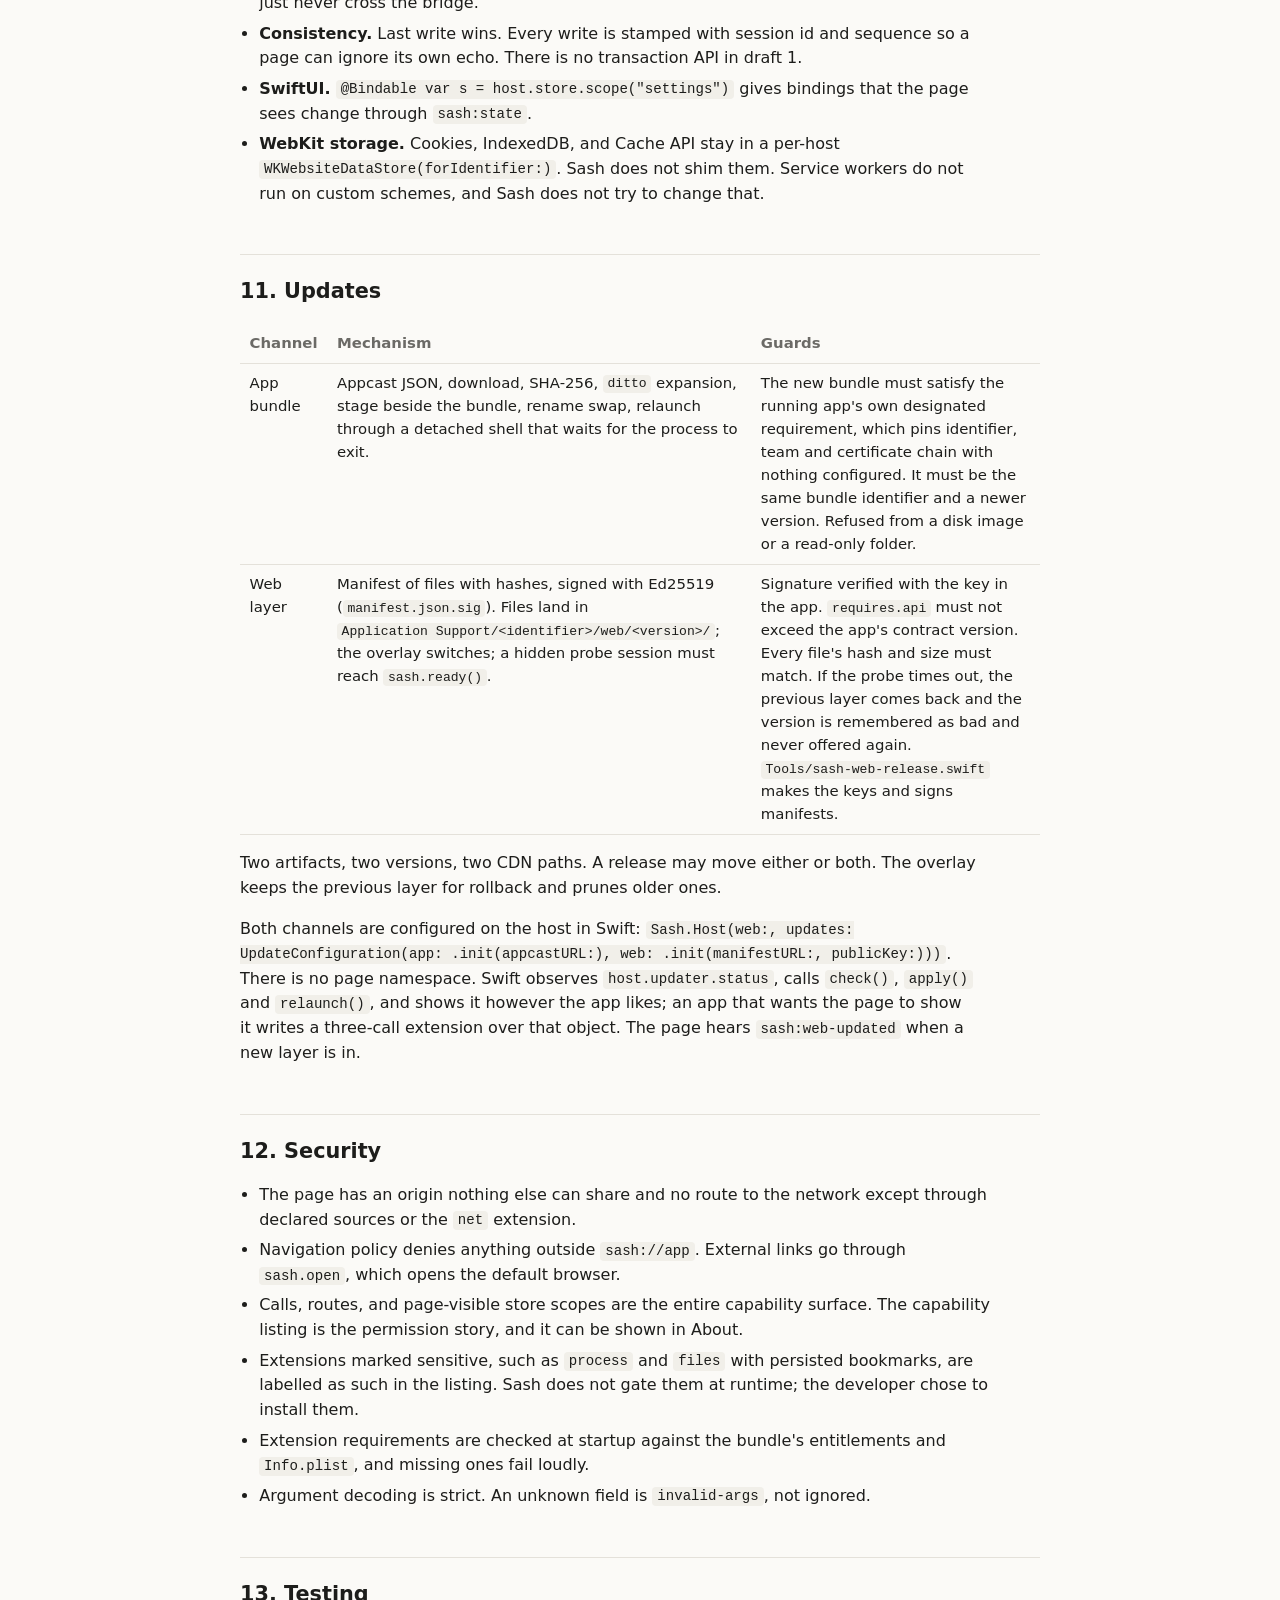
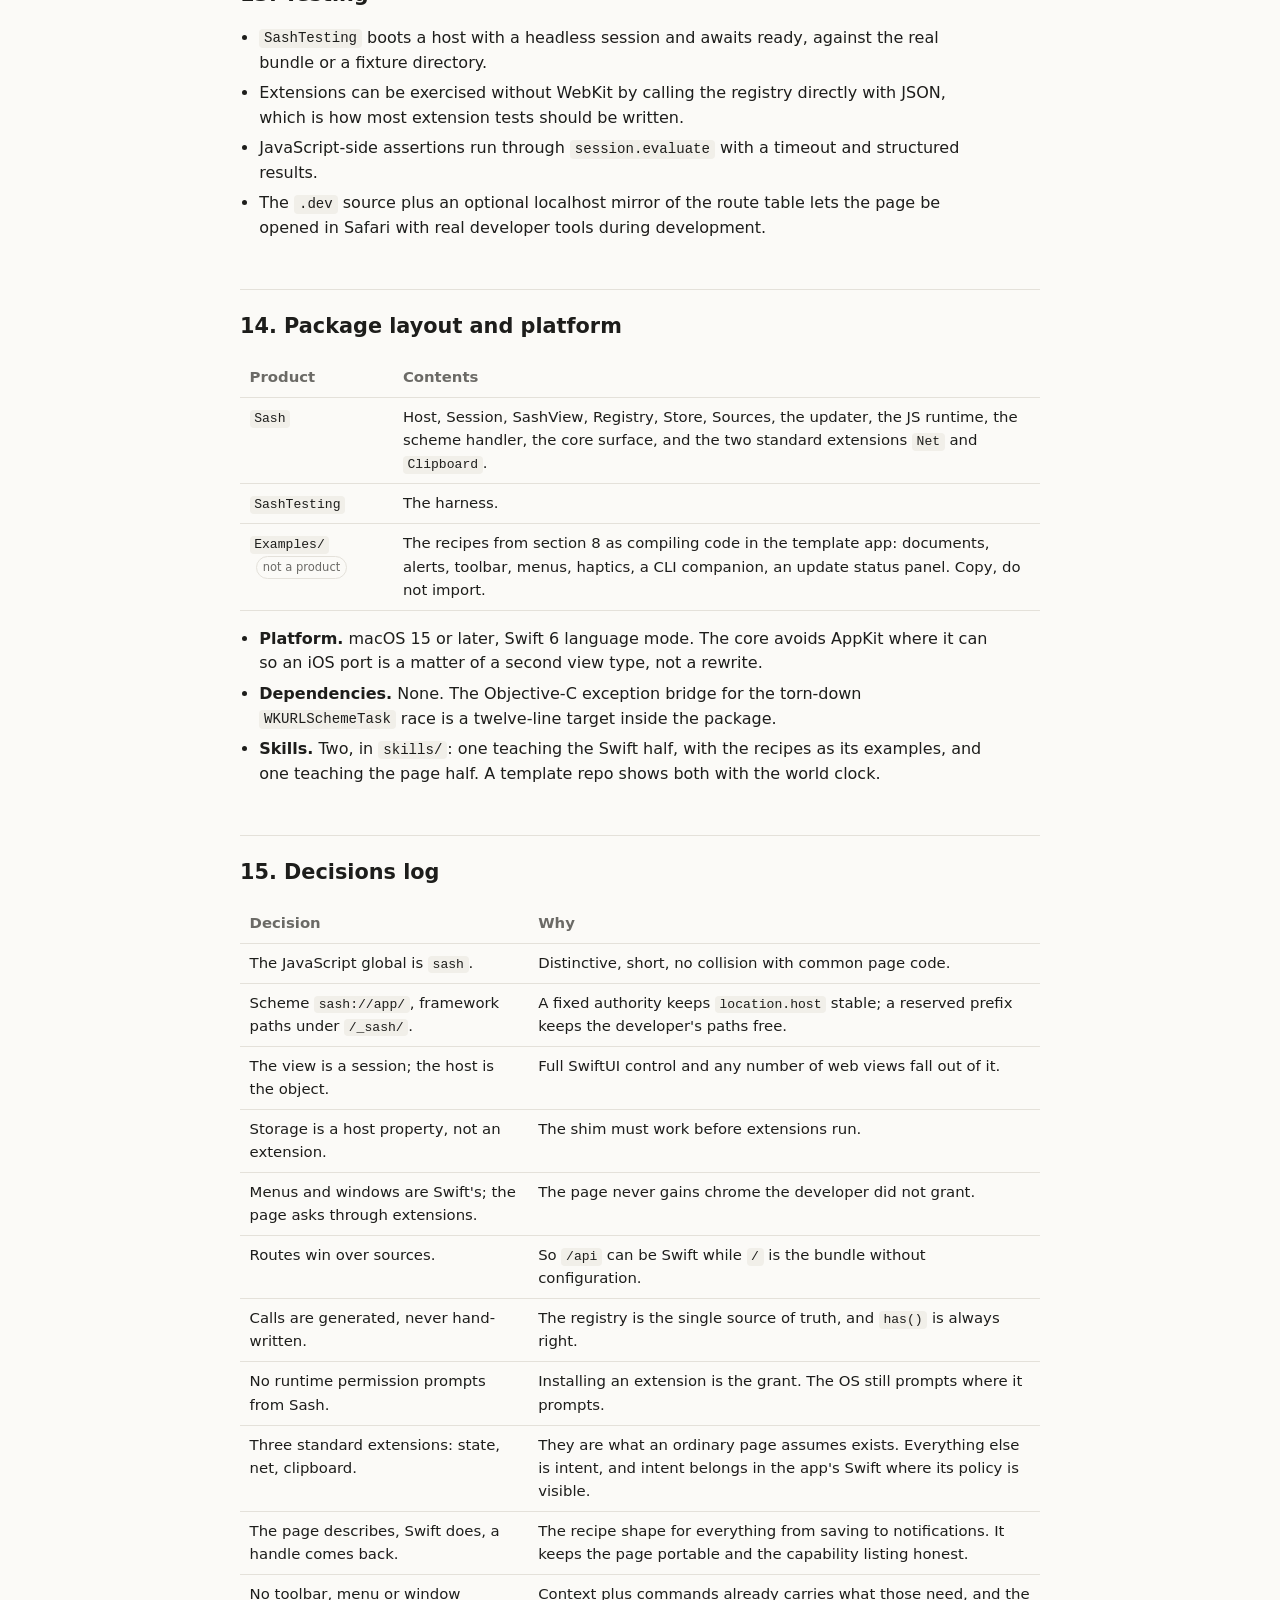
==== commit d8892cf8: "The Android specification, and links to it docs/spec-android.html: the same contract as the macOS sp" ====
--- a/docs/spec.html
+++ b/docs/spec.html
@@ -55,7 +55,8 @@
   <h1>Sash</h1>
   <p class="sub">Specification, draft 4, matching milestones 1 and 2 as built. A Swift package that hosts a single-page web app as a native
      macOS app: your SwiftUI, your windows, your menus; the web app in a view; extensions as the only door
-     between them. See <a href="brainstorming.html">brainstorming</a> for where this came from.</p>
+     between them. See <a href="brainstorming.html">brainstorming</a> for where this came from, and
+     <a href="spec-android.html">Sash for Android</a> for the same contract on Android.</p>
 
   <nav class="toc"><ol>
     <li><a href="#scope">Purpose and scope</a></li>
